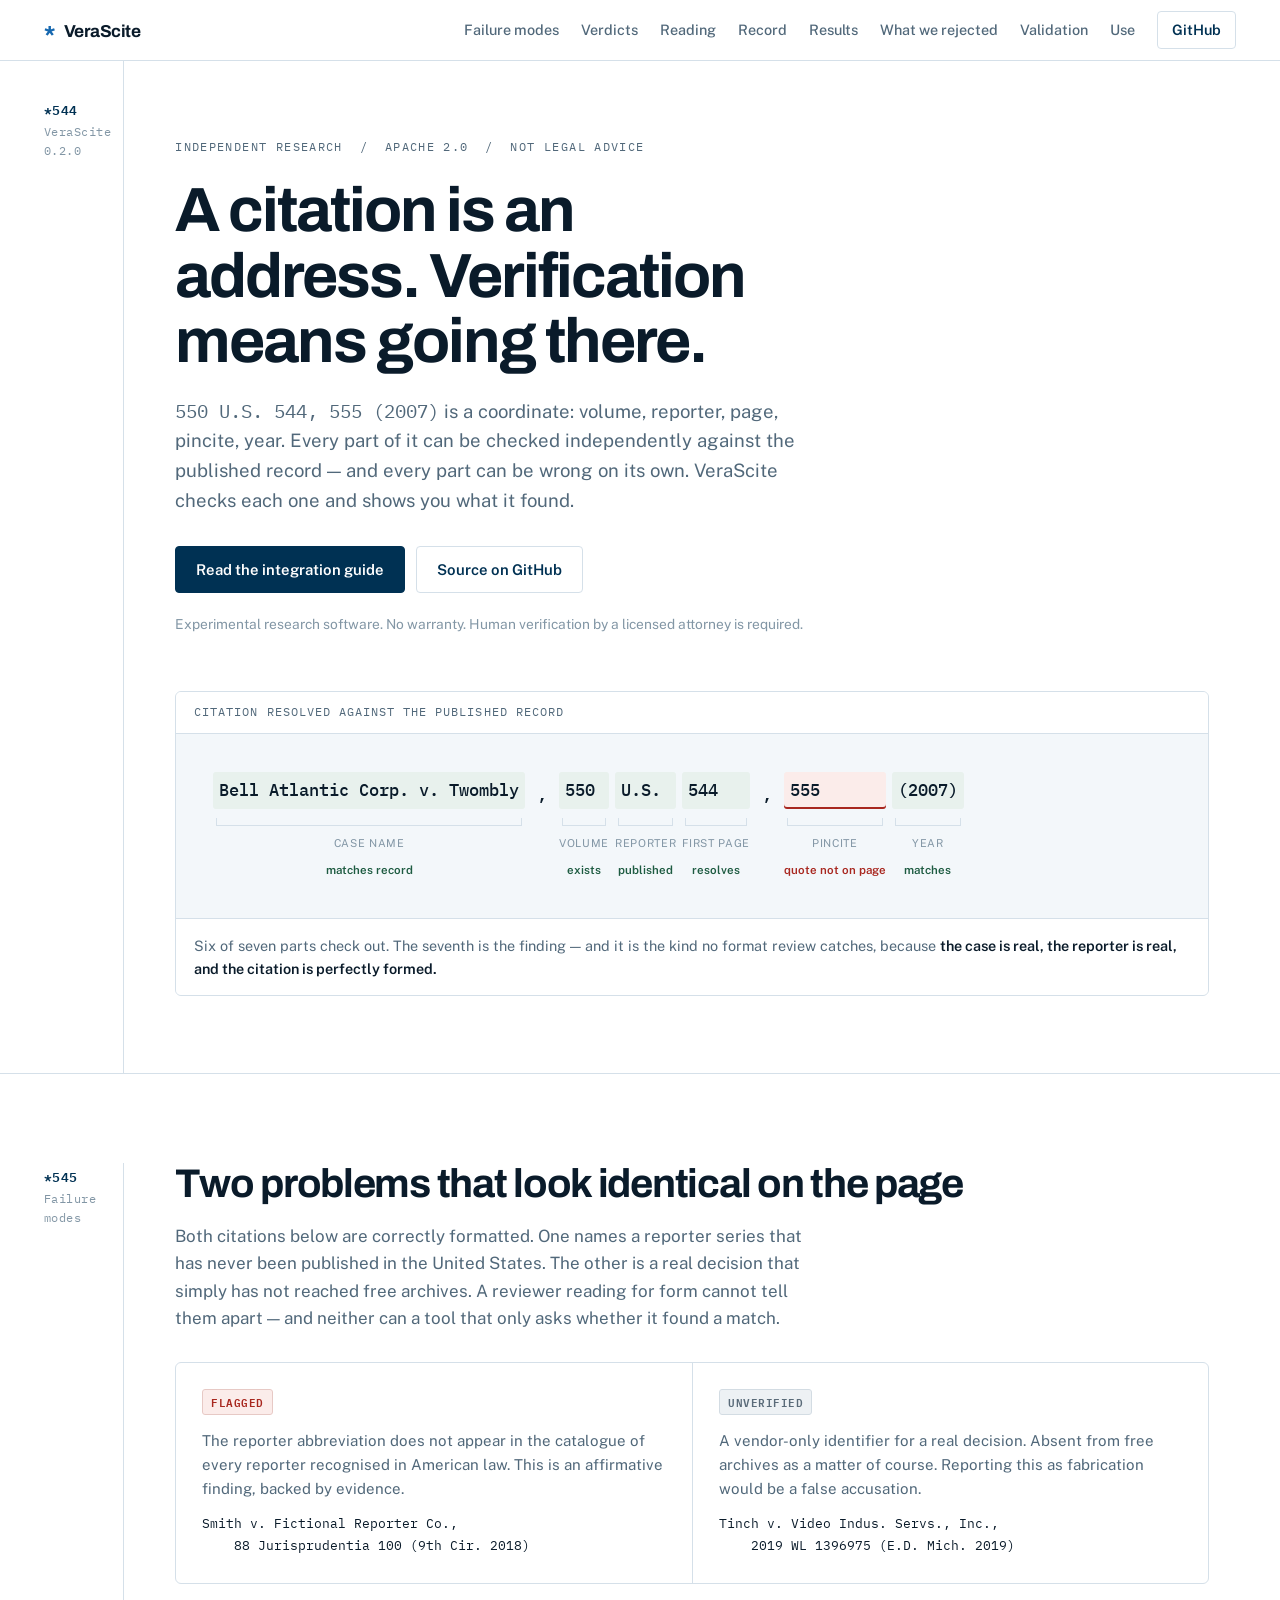
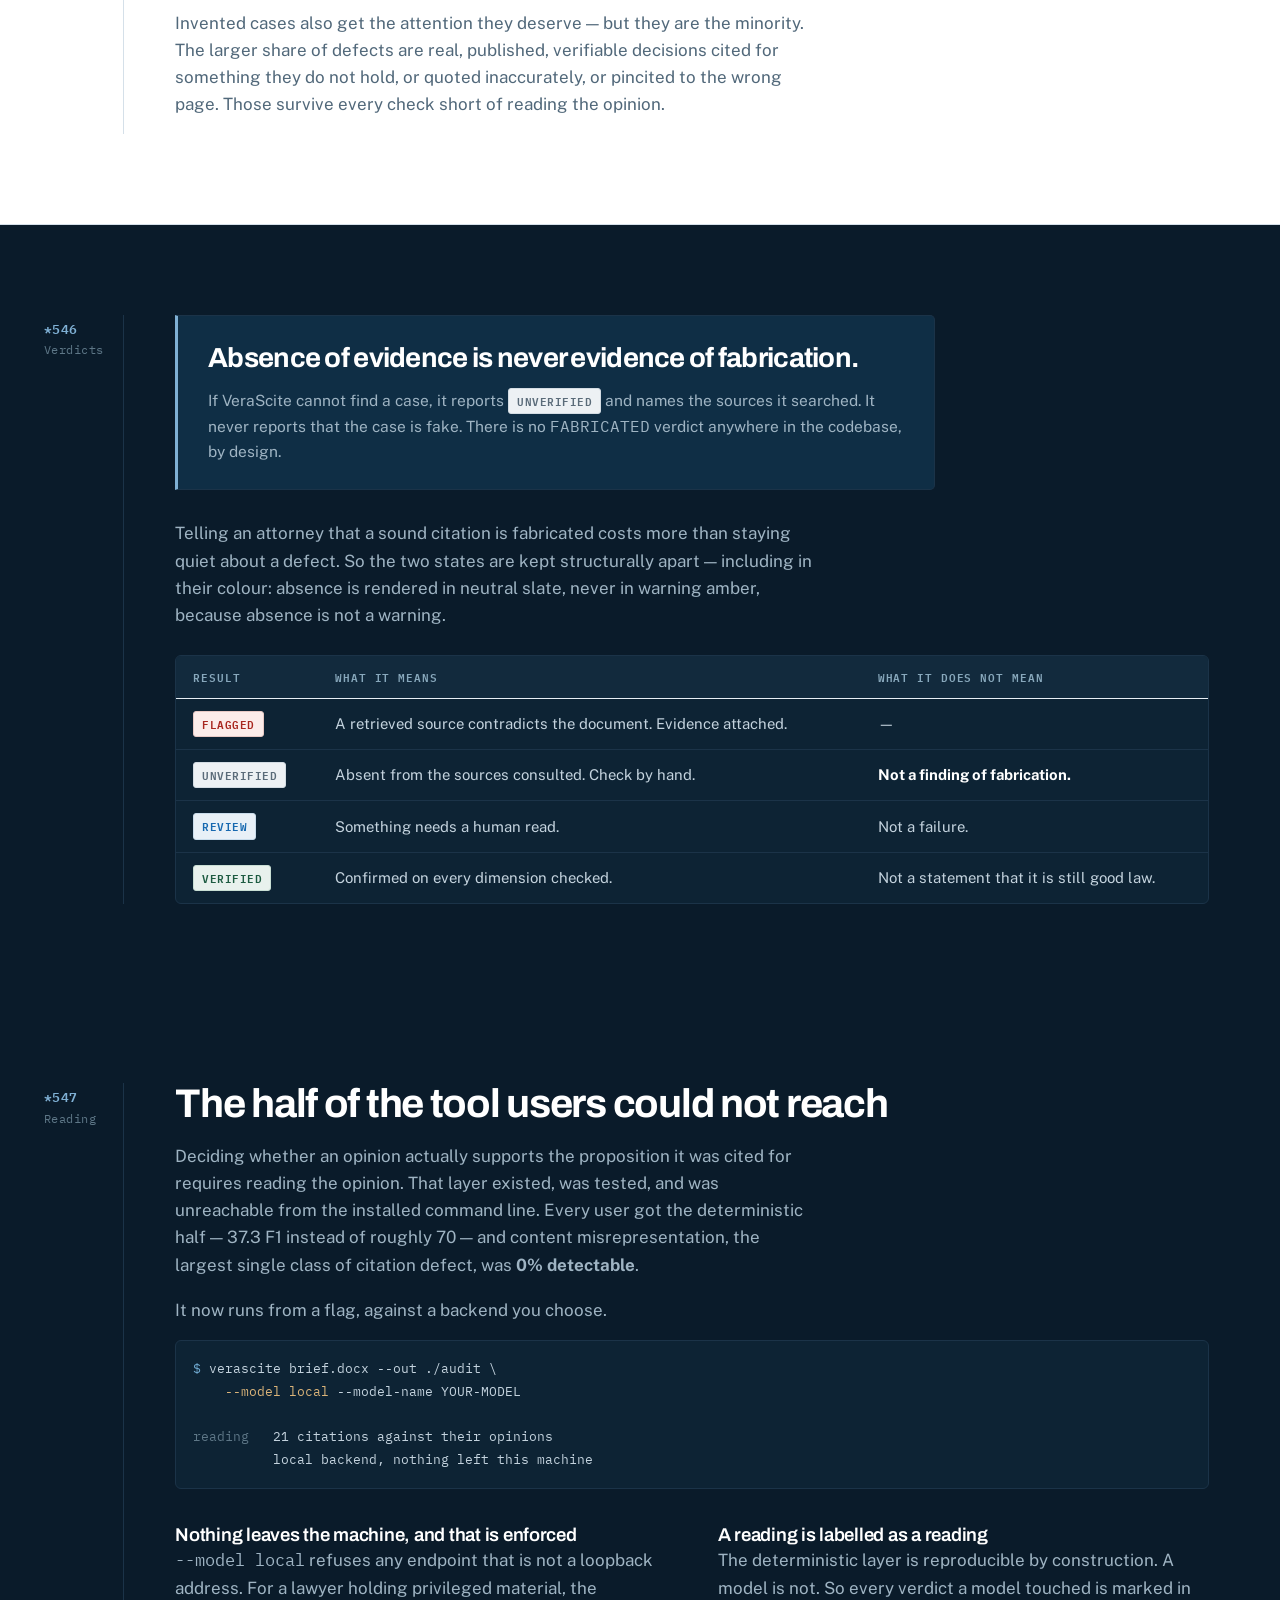
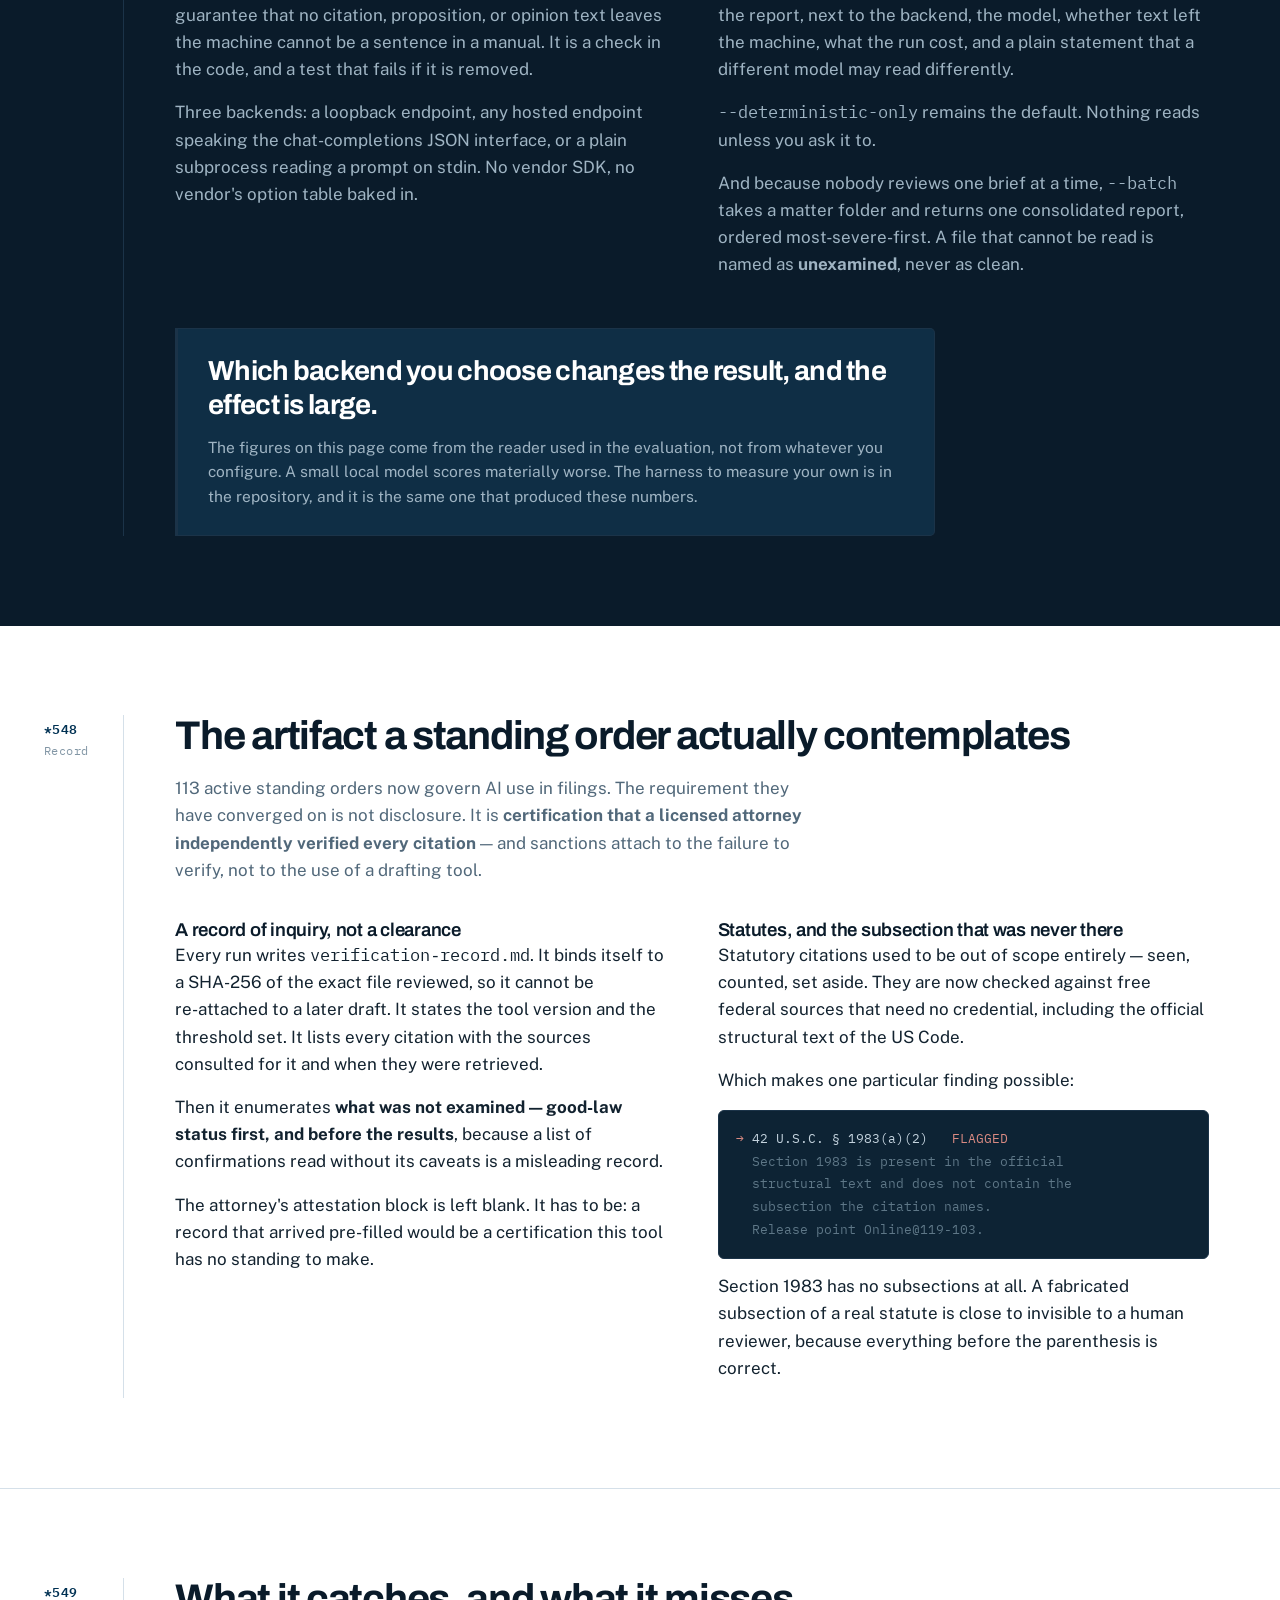
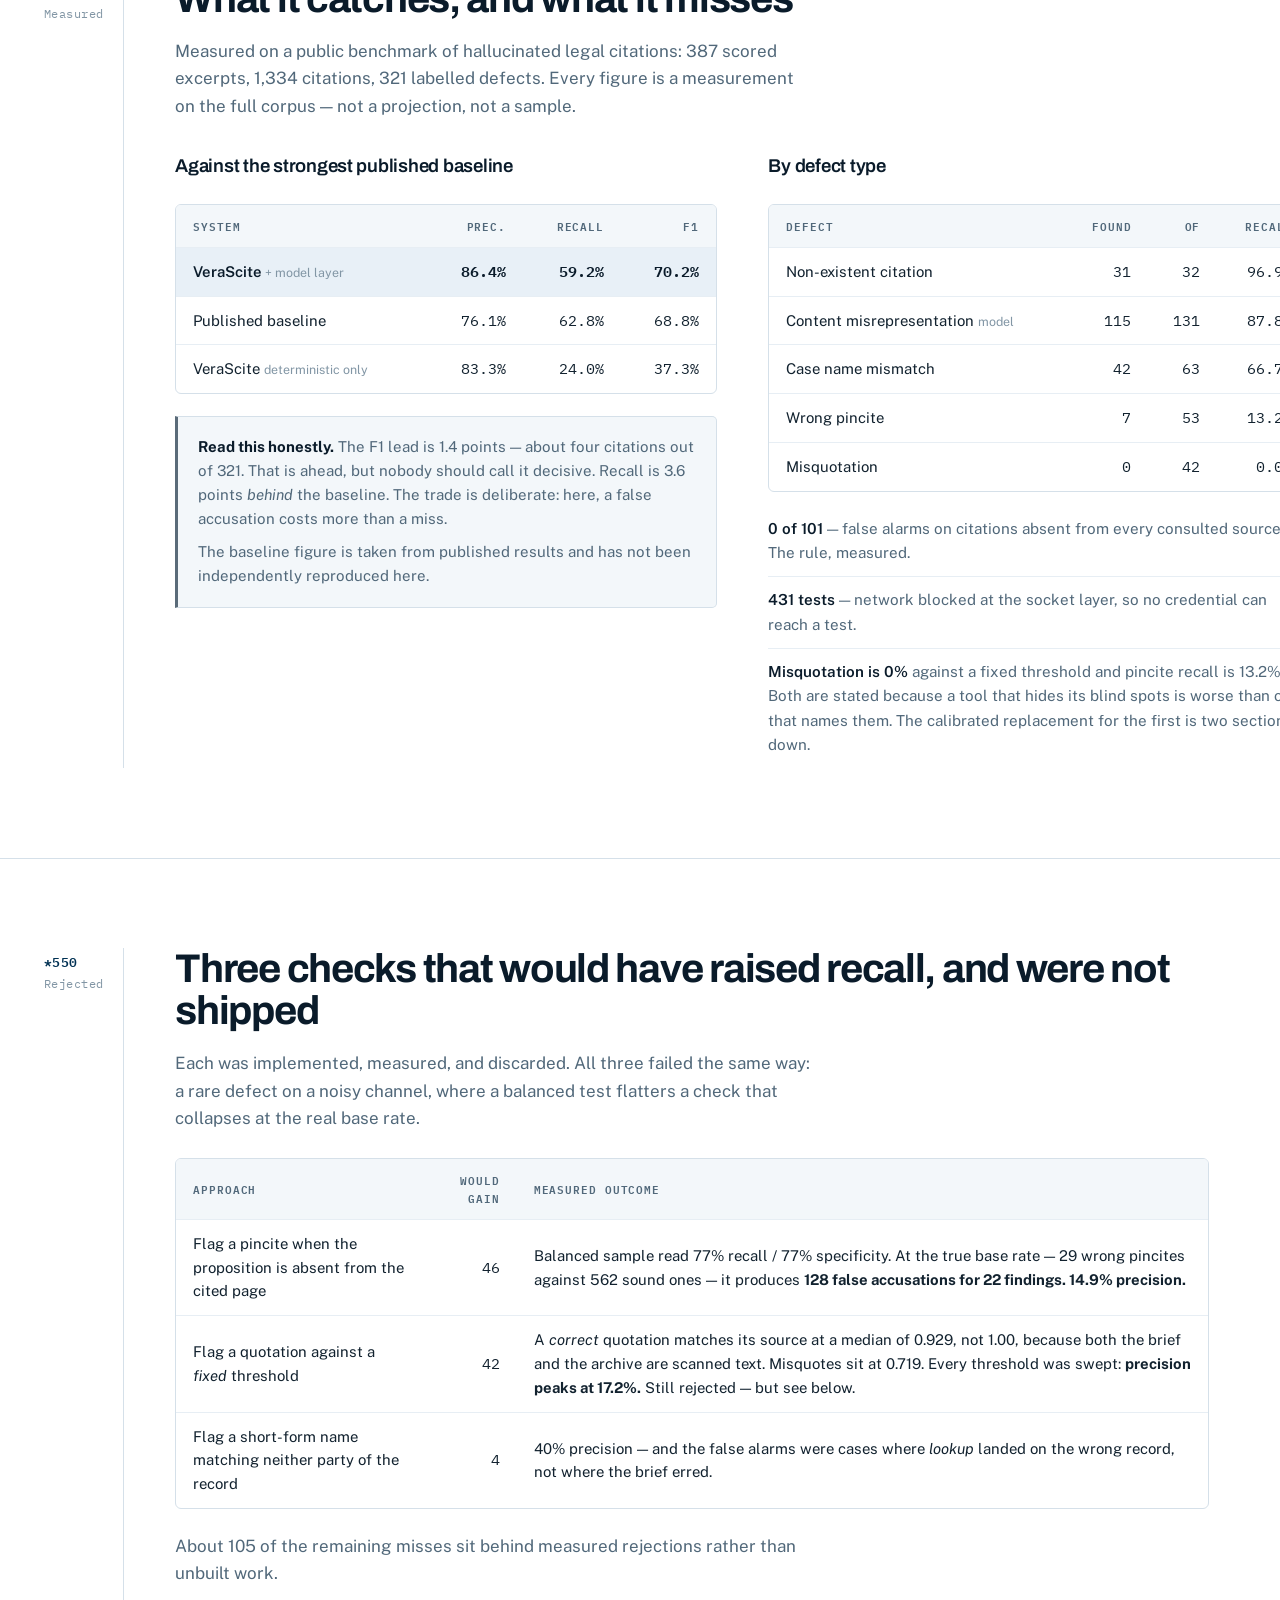
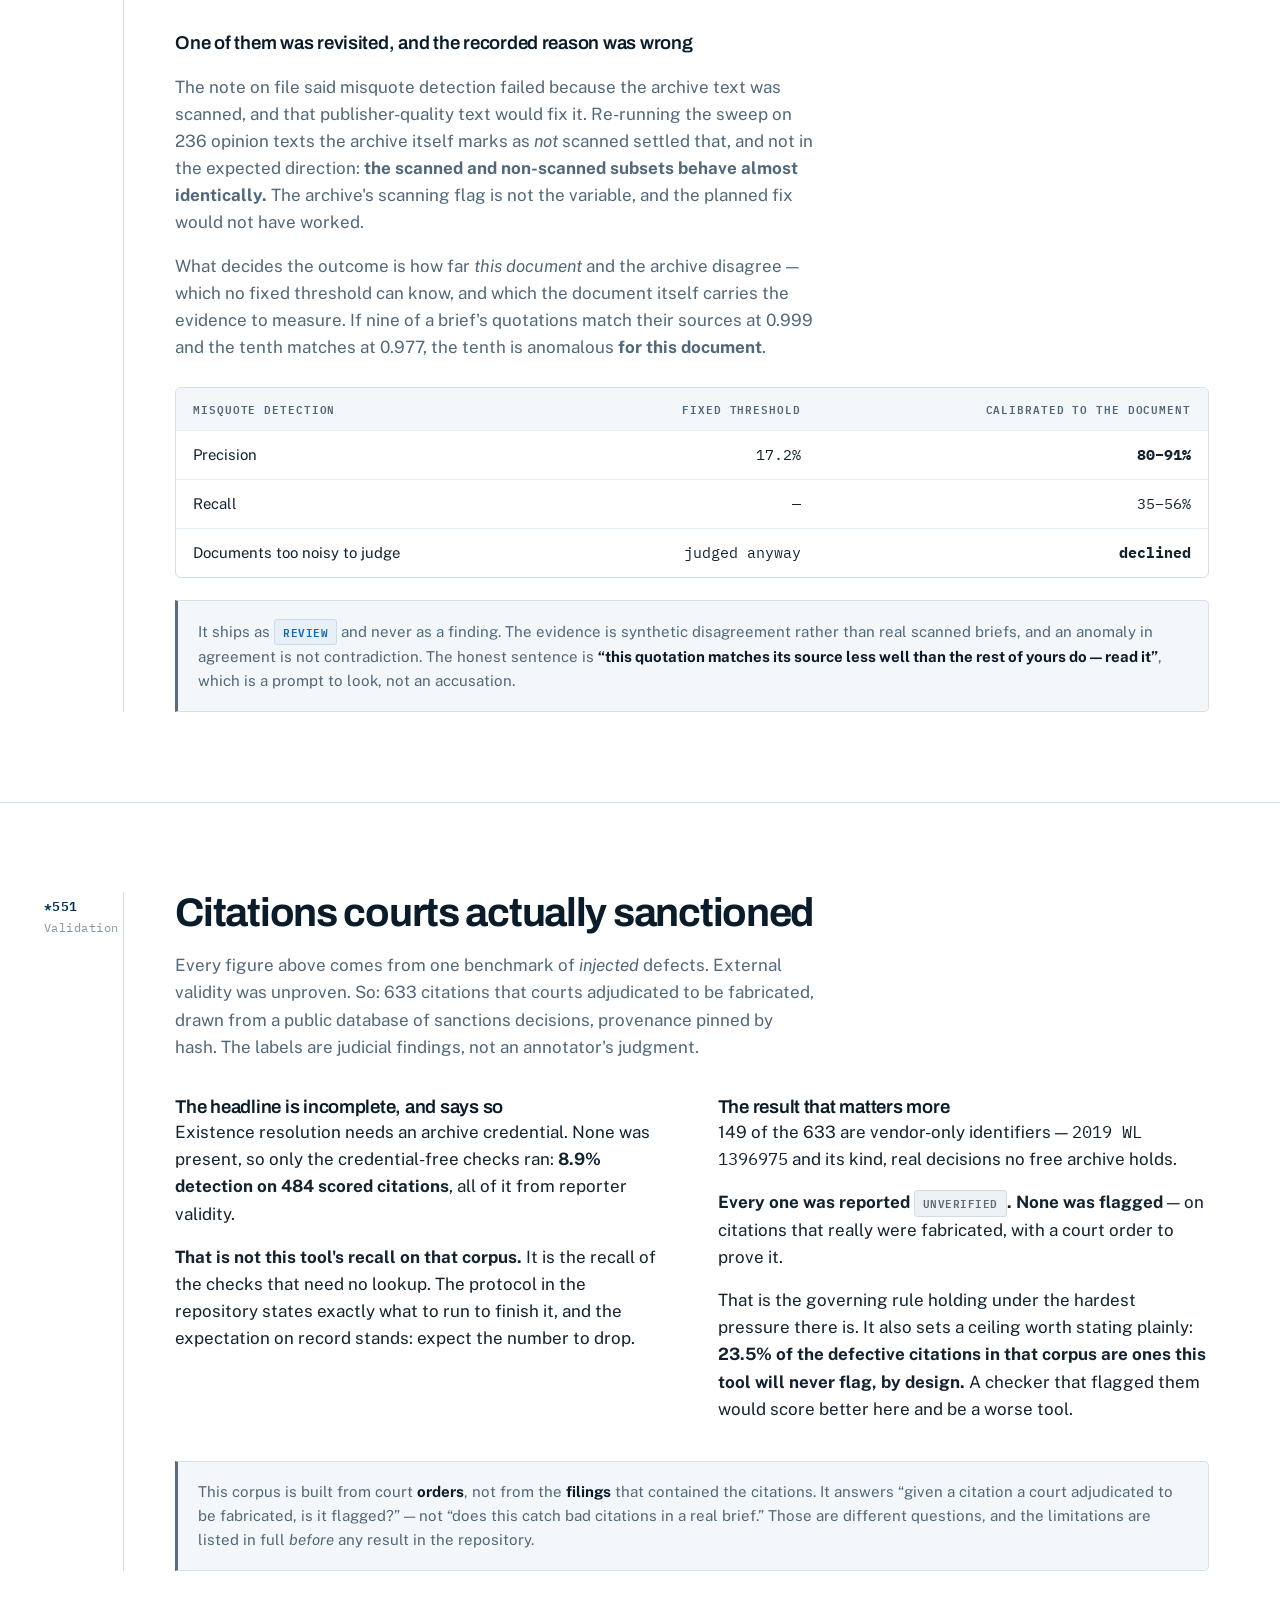
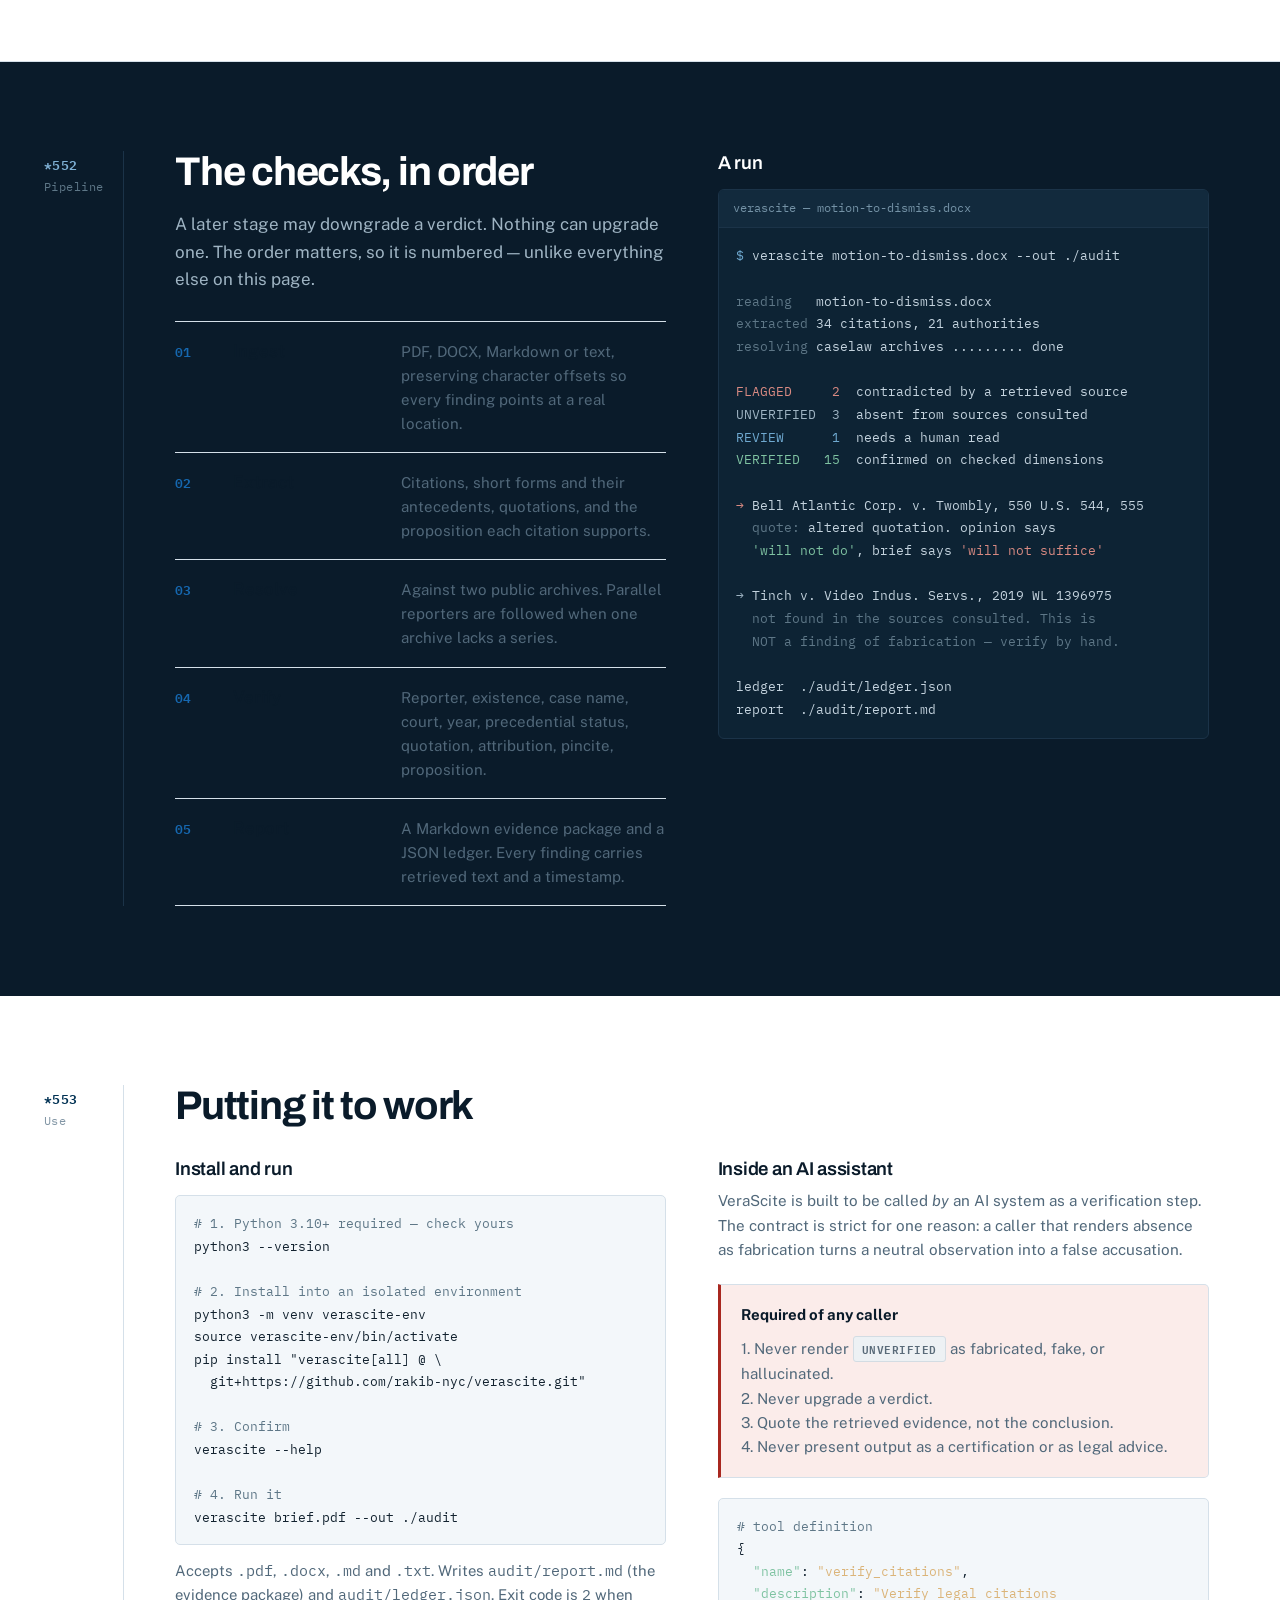
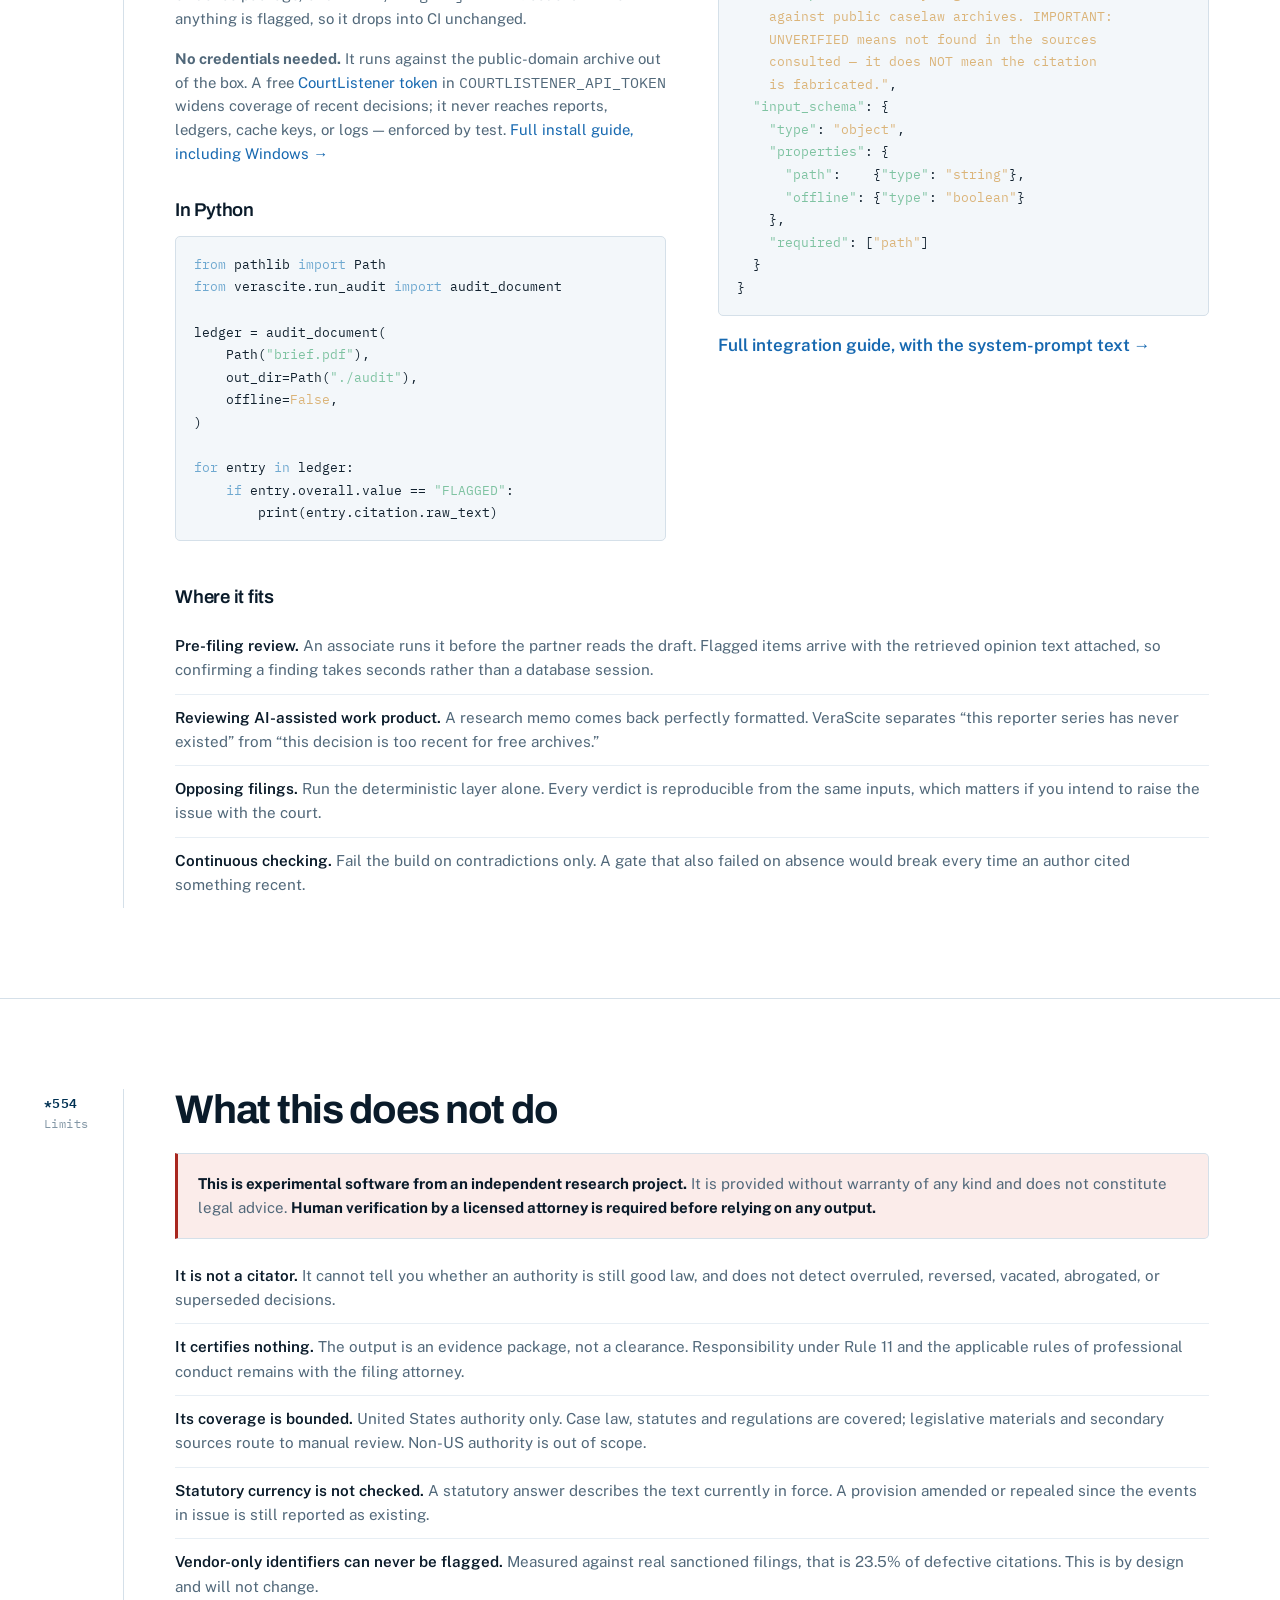
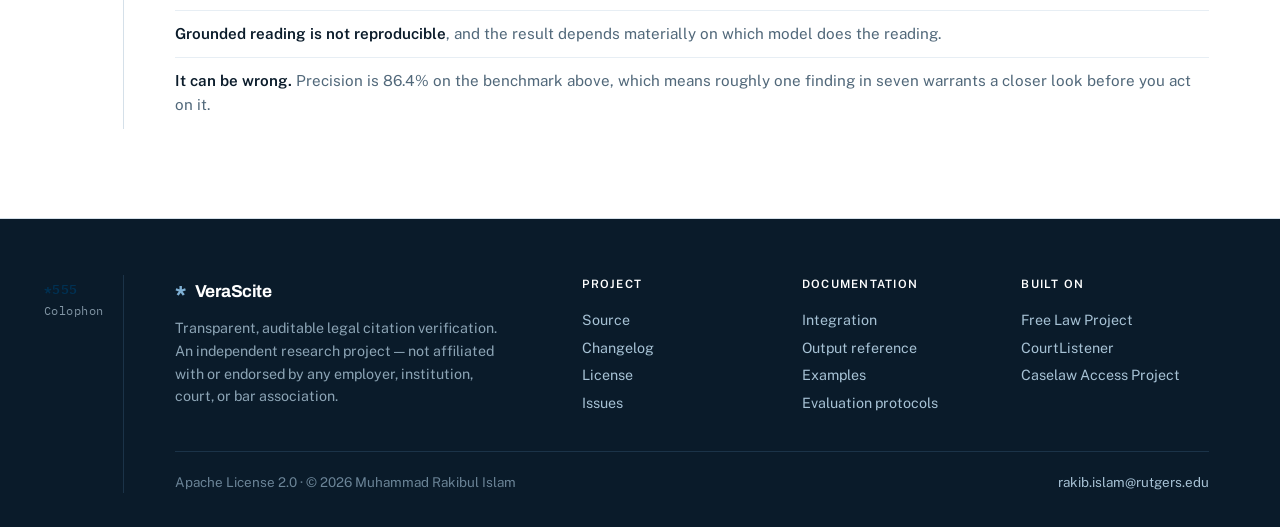
==== docs/index.html @ 9a303ba7 "v0.2.0: ship the model layer, the verification record, and statutes The command line has never had a" ====
<!DOCTYPE html>
<html lang="en">
<head>
<meta charset="utf-8">
<meta name="viewport" content="width=device-width, initial-scale=1">
<title>VeraScite — Legal Citation Verification That Never Guesses</title>
<meta name="description" content="Open-source legal citation verification for lawyers. Detect fabricated, misattributed, and misrepresented case citations, and fabricated statutory subsections, in briefs and AI-generated legal writing. Produces a dated verification record for Rule 11 and standing-order compliance. Runs entirely offline. Apache 2.0.">
<meta name="keywords" content="legal citation verification, AI hallucination detection, fabricated case citations, cite checking, legal brief validation, Rule 11, standing order AI certification, attorney verification record, caselaw verification, statutory citation checker, US Code subsection verification, CFR citation check, CourtListener, Caselaw Access Project, legal tech, litigation technology, citation checker, local LLM legal, offline citation verification, open source legaltech">
<meta name="author" content="Muhammad Rakibul Islam">
<link rel="canonical" href="https://rakib-nyc.github.io/verascite/">
<meta property="og:type" content="website">
<meta property="og:title" content="VeraScite — Legal Citation Verification That Never Guesses">
<meta property="og:description" content="Detect fabricated and misrepresented case citations in legal briefs. Absence of evidence is never reported as fabrication. Open source, Apache 2.0.">
<meta property="og:url" content="https://rakib-nyc.github.io/verascite/">
<meta name="twitter:card" content="summary_large_image">
<meta name="twitter:title" content="VeraScite — Legal Citation Verification That Never Guesses">
<meta name="twitter:description" content="Detect fabricated and misrepresented case citations in legal briefs. Open source, Apache 2.0.">
<link rel="preconnect" href="https://fonts.googleapis.com">
<link rel="preconnect" href="https://fonts.gstatic.com" crossorigin>
<link href="https://fonts.googleapis.com/css2?family=Archivo:wght@500;600;700&family=Public+Sans:wght@400;500;600;700&family=IBM+Plex+Mono:wght@400;500;600&display=swap" rel="stylesheet">
<link rel="icon" href="data:image/svg+xml,<svg xmlns='http://www.w3.org/2000/svg' viewBox='0 0 32 32'><rect width='32' height='32' fill='%23003153'/><text x='16' y='23' font-family='monospace' font-size='19' font-weight='700' fill='%23fff' text-anchor='middle'>*</text></svg>">
<script type="application/ld+json">
{"@context":"https://schema.org","@type":"SoftwareApplication","name":"VeraScite",
"applicationCategory":"DeveloperApplication","operatingSystem":"Cross-platform",
"description":"Open-source legal citation verification. Detects fabricated, misattributed, and misrepresented case citations in legal briefs and AI-generated legal writing.",
"softwareVersion":"0.2.0","license":"https://www.apache.org/licenses/LICENSE-2.0",
"author":{"@type":"Person","name":"Muhammad Rakibul Islam","email":"rakib.islam@rutgers.edu"},
"offers":{"@type":"Offer","price":"0","priceCurrency":"USD"},
"codeRepository":"https://github.com/rakib-nyc/verascite","programmingLanguage":"Python"}
</script>
<style>
:root{
  --ink:#0A1B2A; --prussian:#003153; --azure:#1668B0; --azure-lift:#E8F0F7;
  --page:#FFFFFF; --wash:#F3F7FA; --shelf:#DEE8F0;
  --rule:#D5E0E9; --rule-soft:#E7EEF4;
  --text:#12222F; --muted:#51687A; --faint:#8296A5;
  /* Absence is neutral. It is not a warning, and must not look like one. */
  --absent:#5A6B79; --absent-bg:#EDF1F4;
  --flag:#A8271F; --flag-bg:#FBECEA;
  --ok:#1D5B41; --ok-bg:#E8F1ED;
  --rail:104px; --w:1240px;
}
*{box-sizing:border-box}
html{-webkit-text-size-adjust:100%;scroll-behavior:smooth}
@media (prefers-reduced-motion:reduce){html{scroll-behavior:auto}*{animation:none!important;transition:none!important}}
body{margin:0;background:var(--page);color:var(--text);
  font-family:'Public Sans',-apple-system,BlinkMacSystemFont,'Segoe UI',sans-serif;
  font-size:17px;line-height:1.6;-webkit-font-smoothing:antialiased}
h1,h2,h3{font-family:'Archivo',sans-serif;font-weight:700;letter-spacing:-.032em;line-height:1.05;margin:0;color:var(--ink)}
h1{font-size:clamp(2.4rem,5.2vw,3.9rem)}
h2{font-size:clamp(1.75rem,3.2vw,2.5rem)}
h3{font-size:1.16rem;font-weight:600;letter-spacing:-.014em;line-height:1.3}
p{margin:0 0 1rem}
a{color:var(--azure);text-decoration:none}
a:hover{text-decoration:underline;text-underline-offset:3px}
a:focus-visible,button:focus-visible{outline:2px solid var(--azure);outline-offset:3px}
code,.mono{font-family:'IBM Plex Mono',ui-monospace,Menlo,monospace}

/* ---- the reporter page: a fixed left rail carrying page marks ---- */
.sheet{max-width:var(--w);margin:0 auto;display:grid;grid-template-columns:var(--rail) minmax(0,1fr);gap:0}
.rail{border-right:1px solid var(--rule);padding:0 18px 0 24px;position:relative}
.rail .mark{position:sticky;top:96px;font-family:'IBM Plex Mono',monospace;font-size:.72rem;
  color:var(--faint);letter-spacing:.04em;line-height:1.7;padding-top:4px}
.rail .mark b{display:block;color:var(--prussian);font-weight:600;font-size:.8rem}
.body{padding:0 clamp(20px,4vw,64px) 0 clamp(24px,4vw,56px);min-width:0}
@media(max-width:900px){
  .sheet{grid-template-columns:1fr}
  .rail{border-right:none;border-bottom:1px solid var(--rule);padding:14px 20px}
  .rail .mark{position:static;display:flex;gap:10px;align-items:baseline}
  .rail .mark b{display:inline}
  .body{padding:0 20px}
}
section{border-bottom:1px solid var(--rule)}
.pad{padding:clamp(56px,7vw,96px) 0}

/* ---- header ---- */
header{position:sticky;top:0;z-index:60;background:rgba(255,255,255,.94);
  backdrop-filter:saturate(180%) blur(8px);border-bottom:1px solid var(--rule)}
nav{max-width:var(--w);margin:0 auto;padding:0 clamp(20px,3vw,24px);height:60px;display:flex;align-items:center;gap:22px}
.brand{display:flex;align-items:baseline;gap:9px;font-family:'Archivo',sans-serif;font-weight:700;
  font-size:1.08rem;color:var(--ink);letter-spacing:-.028em}
.brand:hover{text-decoration:none}
.brand i{font-family:'IBM Plex Mono',monospace;font-style:normal;color:var(--azure);font-size:1.2rem}
.nl{margin-left:auto;display:flex;gap:22px;align-items:center}
.nl a{color:var(--muted);font-size:.9rem;font-weight:500}
.nl a:hover{color:var(--prussian);text-decoration:none}
.nl .gh{border:1px solid var(--rule);padding:6px 14px;border-radius:4px;color:var(--prussian)!important;font-weight:600}
.nl .gh:hover{background:var(--wash)}
@media(max-width:880px){.nl a:not(.gh){display:none}}

/* ---- hero ---- */
.hero .body{padding-top:clamp(48px,6vw,84px);padding-bottom:clamp(48px,6vw,80px)}
.kicker{font-family:'IBM Plex Mono',monospace;font-size:.72rem;letter-spacing:.12em;
  text-transform:uppercase;color:var(--muted);margin-bottom:22px}
h1{max-width:17ch}
.thesis{font-size:1.16rem;color:var(--muted);max-width:58ch;margin-top:22px}
.acts{display:flex;flex-wrap:wrap;gap:11px;margin-top:30px}
.btn{display:inline-flex;align-items:center;padding:11px 20px;border-radius:4px;font-weight:600;
  font-size:.93rem;transition:background .16s,border-color .16s;cursor:pointer}
.b1{background:var(--prussian);color:#fff;border:1px solid var(--prussian)}
.b1:hover{background:#00243E;text-decoration:none}
.b2{color:var(--prussian);border:1px solid var(--rule);background:#fff}
.b2:hover{background:var(--wash);text-decoration:none}
.smallnote{margin-top:20px;font-size:.86rem;color:var(--faint)}

/* ---- SIGNATURE: the dissected citation ---- */
.spec{margin-top:clamp(38px,5vw,56px);border:1px solid var(--rule);background:var(--wash);border-radius:6px;overflow:hidden}
.spec-h{padding:11px 18px;border-bottom:1px solid var(--rule);background:#fff;
  font-family:'IBM Plex Mono',monospace;font-size:.72rem;letter-spacing:.09em;
  text-transform:uppercase;color:var(--muted)}
.spec-b{padding:clamp(24px,4vw,38px) clamp(18px,3vw,34px);overflow-x:auto}
.cite{display:flex;flex-wrap:nowrap;align-items:flex-start;gap:0;
  font-family:'IBM Plex Mono',monospace;font-size:clamp(.86rem,1.5vw,1.06rem);min-width:660px}
.part{display:flex;flex-direction:column;gap:9px;padding:0 3px}
.part .tok{color:var(--ink);font-weight:500;white-space:nowrap;padding:5px 6px;border-radius:3px}
.part .brk{height:8px;border-left:1px solid var(--rule);border-right:1px solid var(--rule);
  border-bottom:1px solid var(--rule);margin:0 3px}
.part .lab{font-family:'Public Sans',sans-serif;font-size:.68rem;letter-spacing:.06em;
  text-transform:uppercase;color:var(--faint);text-align:center;white-space:nowrap}
.part .vd{font-family:'Public Sans',sans-serif;font-size:.72rem;font-weight:600;text-align:center;white-space:nowrap}
.part.punc{padding-top:5px;color:var(--faint)}
.pass .tok{background:var(--ok-bg)} .pass .vd{color:var(--ok)}
.fail .tok{background:var(--flag-bg);box-shadow:inset 0 -2px 0 var(--flag)} .fail .vd{color:var(--flag)}
.spec-f{border-top:1px solid var(--rule);background:#fff;padding:15px 18px;font-size:.9rem;color:var(--muted)}
.spec-f b{color:var(--ink);font-weight:600}

/* ---- the axiom ---- */
.axiom{border:1px solid var(--rule);border-left:3px solid var(--prussian);
  background:var(--azure-lift);padding:26px 30px;border-radius:0 5px 5px 0;max-width:76ch}
.axiom .big{font-family:'Archivo',sans-serif;font-weight:700;font-size:clamp(1.3rem,2.4vw,1.72rem);
  letter-spacing:-.026em;line-height:1.2;color:var(--ink);margin:0 0 13px}
.axiom .sm{margin:0;font-size:.97rem;color:#3D556A}

/* ---- chips ---- */
.chip{display:inline-block;font-family:'IBM Plex Mono',monospace;font-size:.71rem;font-weight:600;
  letter-spacing:.045em;padding:3px 8px;border-radius:3px;white-space:nowrap}
.k-flag{background:var(--flag-bg);color:var(--flag);border:1px solid #E7C9C5}
.k-abs{background:var(--absent-bg);color:var(--absent);border:1px solid #D3DCE3}
.k-ok{background:var(--ok-bg);color:var(--ok);border:1px solid #C8DED4}
.k-rev{background:var(--azure-lift);color:var(--azure);border:1px solid #C9DCEB}

/* ---- split compare ---- */
.split{display:grid;grid-template-columns:1fr 1fr;gap:0;border:1px solid var(--rule);
  border-radius:6px;overflow:hidden;margin-top:30px}
.split>div{padding:26px}
.split>div+div{border-left:1px solid var(--rule)}
@media(max-width:820px){.split{grid-template-columns:1fr}.split>div+div{border-left:none;border-top:1px solid var(--rule)}}
.split .hd{display:flex;align-items:center;gap:10px;margin-bottom:14px}
.split pre{margin:12px 0 0;font-family:'IBM Plex Mono',monospace;font-size:.82rem;
  line-height:1.65;color:var(--ink);overflow-x:auto}
.split p{font-size:.94rem;color:var(--muted);margin:0}

/* ---- tables ---- */
.tw{overflow-x:auto;border:1px solid var(--rule);border-radius:6px;margin-top:26px;background:#fff}
table{width:100%;border-collapse:collapse;font-size:.93rem;min-width:540px}
th,td{padding:12px 17px;text-align:left;border-bottom:1px solid var(--rule-soft)}
th{font-family:'IBM Plex Mono',monospace;font-size:.7rem;letter-spacing:.08em;text-transform:uppercase;
  color:var(--muted);font-weight:600;background:var(--wash)}
tr:last-child td{border-bottom:none}
.num{text-align:right;font-family:'IBM Plex Mono',monospace;font-variant-numeric:tabular-nums}
tr.mine td{background:var(--azure-lift);font-weight:600;color:var(--ink)}
td small{color:var(--faint);font-weight:400}

/* ---- dark punctuation ---- */
.dark{background:var(--ink);border-bottom:none}
.dark h2,.dark h3{color:#fff}
.dark .rail{border-right-color:#1B3348}
.dark .rail .mark{color:#5E7787} .dark .rail .mark b{color:#7FB0D4}
.dark p{color:#9FB4C3}
.dark .tw{border-color:#1B3348;background:#0D2334}
.dark th{background:#122A3D;color:#88A8BC}
.dark td{border-color:#1B3348;color:#C4D3DE}
.dark tr.mine td{background:#0F2E45;color:#fff}
@media(max-width:900px){.dark .rail{border-bottom-color:#1B3348}}

/* ---- pipeline: genuinely a sequence, so it is numbered ---- */
.seq{margin-top:28px;border-top:1px solid var(--rule)}
.seq .row{display:grid;grid-template-columns:38px 148px 1fr;gap:20px;padding:16px 0;
  border-bottom:1px solid var(--rule);align-items:baseline}
.seq .n{font-family:'IBM Plex Mono',monospace;font-size:.8rem;color:var(--azure);font-weight:600}
.seq .t{font-weight:600;color:var(--ink)}
.seq .d{color:var(--muted);font-size:.94rem}
@media(max-width:760px){.seq .row{grid-template-columns:32px 1fr;}.seq .d{grid-column:2}}

/* ---- code ---- */
pre.code{background:var(--wash);border:1px solid var(--rule);border-radius:5px;padding:16px 18px;
  overflow-x:auto;font-family:'IBM Plex Mono',monospace;font-size:.83rem;line-height:1.7;margin:14px 0 0}
.dark pre.code{background:#0D2334;border-color:#1B3348;color:#C4D3DE}
.tk{color:#6FA9D0} .ts{color:#7FC3A2} .tc{color:#5E7787} .ty{color:#DBB479}

.term{border:1px solid #1B3348;border-radius:6px;overflow:hidden;background:#0D2334;margin-top:14px}
.term .bar{padding:9px 14px;border-bottom:1px solid #1B3348;background:#122A3D;
  font-family:'IBM Plex Mono',monospace;font-size:.74rem;color:#7492A6}
.term pre{margin:0;padding:17px;overflow-x:auto;font-family:'IBM Plex Mono',monospace;
  font-size:.81rem;line-height:1.75;color:#C4D3DE}

.note{border:1px solid var(--rule);border-left:3px solid var(--absent);background:var(--wash);
  padding:18px 20px;border-radius:0 5px 5px 0;margin-top:22px}
.note.stop{border-left-color:var(--flag);background:var(--flag-bg)}
.note p{margin:0;font-size:.94rem;color:var(--muted)}
.note p+p{margin-top:9px}
.note b{color:var(--ink)}
.lede{color:var(--muted);max-width:64ch;margin-top:18px}

.two{display:grid;grid-template-columns:1fr 1fr;gap:clamp(28px,4vw,52px)}
@media(max-width:900px){.two{grid-template-columns:1fr;gap:34px}}

ul.plain{list-style:none;padding:0;margin:14px 0 0}
ul.plain li{padding:11px 0;border-bottom:1px solid var(--rule-soft);font-size:.95rem;color:var(--muted)}
ul.plain li b{color:var(--ink);font-weight:600}
ul.plain li:last-child{border-bottom:none}

footer{background:var(--ink);color:#8CA4B5;padding:56px 0 34px}
footer .sheet{grid-template-columns:var(--rail) minmax(0,1fr)}
@media(max-width:900px){footer .sheet{grid-template-columns:1fr}}
footer .rail{border-right-color:#1B3348}
@media(max-width:900px){footer .rail{border-bottom-color:#1B3348}}
footer h4{color:#fff;font-size:.72rem;font-weight:600;letter-spacing:.11em;text-transform:uppercase;margin:0 0 12px}
footer a{color:#A7C2D5} footer a:hover{color:#fff}
.fg{display:grid;grid-template-columns:2fr 1fr 1fr 1fr;gap:32px}
@media(max-width:860px){.fg{grid-template-columns:1fr 1fr}}
footer ul{list-style:none;padding:0;margin:0;font-size:.89rem;line-height:1.95}
.fb{margin-top:34px;padding-top:20px;border-top:1px solid #1B3348;display:flex;flex-wrap:wrap;
  gap:14px;justify-content:space-between;font-size:.84rem;color:#6B8497}
.skip{position:absolute;left:-9999px}
.skip:focus{left:8px;top:8px;z-index:100;background:#fff;padding:9px 15px;border:2px solid var(--prussian);border-radius:4px}

/* one orchestrated moment: the checks resolve in order, as the tool does */
@media (prefers-reduced-motion:no-preference){
  .part .vd{opacity:0;animation:res .34s ease forwards}
  .part:nth-child(1) .vd{animation-delay:.35s} .part:nth-child(3) .vd{animation-delay:.5s}
  .part:nth-child(5) .vd{animation-delay:.65s} .part:nth-child(7) .vd{animation-delay:.8s}
  .part:nth-child(9) .vd{animation-delay:.95s} .part:nth-child(11) .vd{animation-delay:1.1s}
  @keyframes res{from{opacity:0;transform:translateY(-3px)}to{opacity:1;transform:none}}
}
</style>
</head>
<body>
<a href="#main" class="skip">Skip to content</a>

<header>
<nav>
  <a href="#" class="brand"><i>*</i>VeraScite</a>
  <div class="nl">
    <a href="#failure">Failure modes</a>
    <a href="#verdicts">Verdicts</a>
    <a href="#reading">Reading</a>
    <a href="#record">Record</a>
    <a href="#results">Results</a>
    <a href="#rejected">What we rejected</a>
    <a href="#external">Validation</a>
    <a href="#use">Use</a>
    <a class="gh" href="https://github.com/rakib-nyc/verascite">GitHub</a>
  </div>
</nav>
</header>

<main id="main">

<!-- ===== HERO ===== -->
<section class="hero">
  <div class="sheet">
    <div class="rail"><div class="mark"><b>*544</b>VeraScite 0.2.0</div></div>
    <div class="body">
      <div class="kicker">Independent research &nbsp;/&nbsp; Apache 2.0 &nbsp;/&nbsp; not legal advice</div>
      <h1>A citation is an address. Verification means going there.</h1>
      <p class="thesis">
        <code class="mono">550 U.S. 544, 555 (2007)</code> is a coordinate: volume, reporter,
        page, pincite, year. Every part of it can be checked independently against the
        published record — and every part can be wrong on its own. VeraScite checks each
        one and shows you what it found.
      </p>
      <div class="acts">
        <a class="btn b1" href="#use">Read the integration guide</a>
        <a class="btn b2" href="https://github.com/rakib-nyc/verascite">Source on GitHub</a>
      </div>
      <p class="smallnote">Experimental research software. No warranty. Human verification by a licensed attorney is required.</p>

      <!-- SIGNATURE -->
      <div class="spec">
        <div class="spec-h">Citation resolved against the published record</div>
        <div class="spec-b">
          <div class="cite">
            <div class="part pass"><span class="tok">Bell Atlantic Corp. v. Twombly</span><span class="brk"></span><span class="lab">case name</span><span class="vd">matches record</span></div>
            <div class="part punc"><span class="tok">,</span></div>
            <div class="part pass"><span class="tok">550</span><span class="brk"></span><span class="lab">volume</span><span class="vd">exists</span></div>
            <div class="part pass"><span class="tok">U.S.</span><span class="brk"></span><span class="lab">reporter</span><span class="vd">published</span></div>
            <div class="part pass"><span class="tok">544</span><span class="brk"></span><span class="lab">first page</span><span class="vd">resolves</span></div>
            <div class="part punc"><span class="tok">,</span></div>
            <div class="part fail"><span class="tok">555</span><span class="brk"></span><span class="lab">pincite</span><span class="vd">quote not on page</span></div>
            <div class="part pass"><span class="tok">(2007)</span><span class="brk"></span><span class="lab">year</span><span class="vd">matches</span></div>
          </div>
        </div>
        <div class="spec-f">
          Six of seven parts check out. The seventh is the finding — and it is the kind no
          format review catches, because <b>the case is real, the reporter is real, and the
          citation is perfectly formed.</b>
        </div>
      </div>
    </div>
  </div>
</section>

<!-- ===== FAILURE MODES ===== -->
<section id="failure" class="pad">
  <div class="sheet">
    <div class="rail"><div class="mark"><b>*545</b>Failure modes</div></div>
    <div class="body">
      <h2>Two problems that look identical on the page</h2>
      <p class="lede">
        Both citations below are correctly formatted. One names a reporter series that has
        never been published in the United States. The other is a real decision that simply
        has not reached free archives. A reviewer reading for form cannot tell them apart —
        and neither can a tool that only asks whether it found a match.
      </p>
      <div class="split">
        <div>
          <div class="hd"><span class="chip k-flag">FLAGGED</span></div>
          <p>The reporter abbreviation does not appear in the catalogue of every reporter
            recognised in American law. This is an affirmative finding, backed by evidence.</p>
          <pre>Smith v. Fictional Reporter Co.,
    88 Jurisprudentia 100 (9th Cir. 2018)</pre>
        </div>
        <div>
          <div class="hd"><span class="chip k-abs">UNVERIFIED</span></div>
          <p>A vendor-only identifier for a real decision. Absent from free archives as a
            matter of course. Reporting this as fabrication would be a false accusation.</p>
          <pre>Tinch v. Video Indus. Servs., Inc.,
    2019 WL 1396975 (E.D. Mich. 2019)</pre>
        </div>
      </div>
      <p class="lede" style="margin-top:26px">
        Invented cases also get the attention they deserve — but they are the minority. The
        larger share of defects are real, published, verifiable decisions cited for something
        they do not hold, or quoted inaccurately, or pincited to the wrong page. Those survive
        every check short of reading the opinion.
      </p>
    </div>
  </div>
</section>

<!-- ===== VERDICTS ===== -->
<section id="verdicts" class="dark pad">
  <div class="sheet">
    <div class="rail"><div class="mark"><b>*546</b>Verdicts</div></div>
    <div class="body">
      <div class="axiom" style="background:#0F2E45;border-color:#1B3348;border-left-color:#7FB0D4">
        <p class="big" style="color:#fff">Absence of evidence is never evidence of fabrication.</p>
        <p class="sm" style="color:#9FB4C3">
          If VeraScite cannot find a case, it reports <span class="chip k-abs">UNVERIFIED</span>
          and names the sources it searched. It never reports that the case is fake. There is
          no <code>FABRICATED</code> verdict anywhere in the codebase, by design.
        </p>
      </div>
      <p style="margin-top:30px;max-width:64ch">
        Telling an attorney that a sound citation is fabricated costs more than staying quiet
        about a defect. So the two states are kept structurally apart — including in their
        colour: absence is rendered in neutral slate, never in warning amber, because
        absence is not a warning.
      </p>
      <div class="tw">
        <table>
          <thead><tr><th>Result</th><th>What it means</th><th>What it does not mean</th></tr></thead>
          <tbody>
            <tr><td><span class="chip k-flag">FLAGGED</span></td>
                <td>A retrieved source contradicts the document. Evidence attached.</td><td>—</td></tr>
            <tr><td><span class="chip k-abs">UNVERIFIED</span></td>
                <td>Absent from the sources consulted. Check by hand.</td>
                <td><b style="color:#fff">Not a finding of fabrication.</b></td></tr>
            <tr><td><span class="chip k-rev">REVIEW</span></td>
                <td>Something needs a human read.</td><td>Not a failure.</td></tr>
            <tr><td><span class="chip k-ok">VERIFIED</span></td>
                <td>Confirmed on every dimension checked.</td>
                <td>Not a statement that it is still good law.</td></tr>
          </tbody>
        </table>
      </div>
    </div>
  </div>
</section>

<!-- ===== NEW IN 0.2.0: THE HALF THAT WAS UNREACHABLE ===== -->
<section id="reading" class="dark pad">
  <div class="sheet">
    <div class="rail"><div class="mark"><b>*547</b>Reading</div></div>
    <div class="body">
      <h2>The half of the tool users could not reach</h2>
      <p class="lede">
        Deciding whether an opinion actually supports the proposition it was cited for
        requires reading the opinion. That layer existed, was tested, and was unreachable
        from the installed command line. Every user got the deterministic half &mdash;
        37.3&nbsp;F1 instead of roughly 70 &mdash; and content misrepresentation, the
        largest single class of citation defect, was <b>0% detectable</b>.
      </p>
      <p class="lede" style="margin-top:18px">It now runs from a flag, against a backend you choose.</p>

      <div class="term">
        <pre><span class="tk">$</span> verascite brief.docx --out ./audit \
    <span class="ty">--model local</span> --model-name YOUR-MODEL

<span class="tc">reading  </span> 21 citations against their opinions
<span class="tc">         </span> local backend, nothing left this machine</pre>
      </div>

      <div class="two" style="margin-top:34px">
        <div>
          <h3>Nothing leaves the machine, and that is enforced</h3>
          <p><code class="mono">--model local</code> refuses any endpoint that is not a
          loopback address. For a lawyer holding privileged material, the guarantee that no
          citation, proposition, or opinion text leaves the machine cannot be a sentence in
          a manual. It is a check in the code, and a test that fails if it is removed.</p>
          <p>Three backends: a loopback endpoint, any hosted endpoint speaking the
          chat&#8209;completions JSON interface, or a plain subprocess reading a prompt on
          stdin. No vendor SDK, no vendor's option table baked in.</p>
        </div>
        <div>
          <h3>A reading is labelled as a reading</h3>
          <p>The deterministic layer is reproducible by construction. A model is not. So
          every verdict a model touched is marked in the report, next to the backend, the
          model, whether text left the machine, what the run cost, and a plain statement
          that a different model may read differently.</p>
          <p><code class="mono">--deterministic-only</code> remains the default. Nothing
          reads unless you ask it to.</p>
          <p>And because nobody reviews one brief at a time,
          <code class="mono">--batch</code> takes a matter folder and returns one
          consolidated report, ordered most&#8209;severe&#8209;first. A file that cannot be
          read is named as <b>unexamined</b>, never as clean.</p>
        </div>
      </div>

      <div class="axiom" style="margin-top:34px;background:#0F2E45;border-left-color:#7FB0D4;border-color:#1B3348">
        <p class="big" style="color:#fff">Which backend you choose changes the result, and the effect is large.</p>
        <p class="sm" style="color:#9FB4C3">The figures on this page come from the reader used in
        the evaluation, not from whatever you configure. A small local model scores materially
        worse. The harness to measure your own is in the repository, and it is the same one
        that produced these numbers.</p>
      </div>
    </div>
  </div>
</section>

<!-- ===== RECORD + STATUTES ===== -->
<section id="record" class="pad">
  <div class="sheet">
    <div class="rail"><div class="mark"><b>*548</b>Record</div></div>
    <div class="body">
      <h2>The artifact a standing order actually contemplates</h2>
      <p class="lede">
        113 active standing orders now govern AI use in filings. The requirement they have
        converged on is not disclosure. It is <b>certification that a licensed attorney
        independently verified every citation</b> &mdash; and sanctions attach to the failure
        to verify, not to the use of a drafting tool.
      </p>

      <div class="two" style="margin-top:34px">
        <div>
          <h3>A record of inquiry, not a clearance</h3>
          <p>Every run writes <code class="mono">verification&#8209;record.md</code>. It binds
          itself to a SHA&#8209;256 of the exact file reviewed, so it cannot be re&#8209;attached
          to a later draft. It states the tool version and the threshold set. It lists every
          citation with the sources consulted for it and when they were retrieved.</p>
          <p>Then it enumerates <b>what was not examined &mdash; good&#8209;law status first,
          and before the results</b>, because a list of confirmations read without its caveats
          is a misleading record.</p>
          <p>The attorney's attestation block is left blank. It has to be: a record that
          arrived pre&#8209;filled would be a certification this tool has no standing to make.</p>
        </div>
        <div>
          <h3>Statutes, and the subsection that was never there</h3>
          <p>Statutory citations used to be out of scope entirely &mdash; seen, counted, set
          aside. They are now checked against free federal sources that need no credential,
          including the official structural text of the US Code.</p>
          <p>Which makes one particular finding possible:</p>
          <div class="term">
            <pre><span style="color:#D98A82">→</span> 42 U.S.C. § 1983(a)(2)   <span style="color:#D98A82">FLAGGED</span>
  <span class="tc">Section 1983 is present in the official</span>
  <span class="tc">structural text and does not contain the</span>
  <span class="tc">subsection the citation names.</span>
  <span class="tc">Release point Online@119-103.</span></pre>
          </div>
          <p style="margin-top:14px">Section 1983 has no subsections at all. A fabricated
          subsection of a real statute is close to invisible to a human reviewer, because
          everything before the parenthesis is correct.</p>
        </div>
      </div>
    </div>
  </div>
</section>

<!-- ===== MEASURED ===== -->
<section id="results" class="pad">
  <div class="sheet">
    <div class="rail"><div class="mark"><b>*549</b>Measured</div></div>
    <div class="body">
      <h2>What it catches, and what it misses</h2>
      <p class="lede">
        Measured on a public benchmark of hallucinated legal citations: 387 scored excerpts,
        1,334 citations, 321 labelled defects. Every figure is a measurement on the full
        corpus — not a projection, not a sample.
      </p>
      <div class="two" style="margin-top:34px">
        <div>
          <h3>Against the strongest published baseline</h3>
          <div class="tw">
            <table>
              <thead><tr><th>System</th><th class="num">Prec.</th><th class="num">Recall</th><th class="num">F1</th></tr></thead>
              <tbody>
                <tr class="mine"><td>VeraScite <small>+ model layer</small></td><td class="num">86.4%</td><td class="num">59.2%</td><td class="num">70.2%</td></tr>
                <tr><td>Published baseline</td><td class="num">76.1%</td><td class="num">62.8%</td><td class="num">68.8%</td></tr>
                <tr><td>VeraScite <small>deterministic only</small></td><td class="num">83.3%</td><td class="num">24.0%</td><td class="num">37.3%</td></tr>
              </tbody>
            </table>
          </div>
          <div class="note">
            <p><b>Read this honestly.</b> The F1 lead is 1.4 points — about four citations out
            of 321. That is ahead, but nobody should call it decisive. Recall is 3.6 points
            <em>behind</em> the baseline. The trade is deliberate: here, a false accusation
            costs more than a miss.</p>
            <p>The baseline figure is taken from published results and has not been
            independently reproduced here.</p>
          </div>
        </div>
        <div>
          <h3>By defect type</h3>
          <div class="tw">
            <table>
              <thead><tr><th>Defect</th><th class="num">Found</th><th class="num">Of</th><th class="num">Recall</th></tr></thead>
              <tbody>
                <tr><td>Non-existent citation</td><td class="num">31</td><td class="num">32</td><td class="num">96.9%</td></tr>
                <tr><td>Content misrepresentation <small>model</small></td><td class="num">115</td><td class="num">131</td><td class="num">87.8%</td></tr>
                <tr><td>Case name mismatch</td><td class="num">42</td><td class="num">63</td><td class="num">66.7%</td></tr>
                <tr><td>Wrong pincite</td><td class="num">7</td><td class="num">53</td><td class="num">13.2%</td></tr>
                <tr><td>Misquotation</td><td class="num">0</td><td class="num">42</td><td class="num">0.0%</td></tr>
              </tbody>
            </table>
          </div>
          <ul class="plain">
            <li><b>0 of 101</b> — false alarms on citations absent from every consulted source. The rule, measured.</li>
            <li><b>431 tests</b> — network blocked at the socket layer, so no credential can reach a test.</li>
            <li><b>Misquotation is 0%</b> against a fixed threshold and pincite recall is 13.2%. Both are stated because a tool that hides its blind spots is worse than one that names them. The calibrated replacement for the first is two sections down.</li>
          </ul>
        </div>
      </div>
    </div>
  </div>
</section>

<!-- ===== REJECTED ===== -->
<section id="rejected" class="pad">
  <div class="sheet">
    <div class="rail"><div class="mark"><b>*550</b>Rejected</div></div>
    <div class="body">
      <h2>Three checks that would have raised recall, and were not shipped</h2>
      <p class="lede">
        Each was implemented, measured, and discarded. All three failed the same way: a rare
        defect on a noisy channel, where a balanced test flatters a check that collapses at
        the real base rate.
      </p>
      <div class="tw">
        <table>
          <thead><tr><th>Approach</th><th class="num">Would gain</th><th>Measured outcome</th></tr></thead>
          <tbody>
            <tr>
              <td>Flag a pincite when the proposition is absent from the cited page</td>
              <td class="num">46</td>
              <td>Balanced sample read 77% recall / 77% specificity. At the true base rate —
                29 wrong pincites against 562 sound ones — it produces
                <b>128 false accusations for 22 findings. 14.9% precision.</b></td>
            </tr>
            <tr>
              <td>Flag a quotation against a <em>fixed</em> threshold</td>
              <td class="num">42</td>
              <td>A <em>correct</em> quotation matches its source at a median of 0.929, not
                1.00, because both the brief and the archive are scanned text. Misquotes sit
                at 0.719. Every threshold was swept:
                <b>precision peaks at 17.2%.</b> Still rejected &mdash; but see below.</td>
            </tr>
            <tr>
              <td>Flag a short-form name matching neither party of the record</td>
              <td class="num">4</td>
              <td>40% precision — and the false alarms were cases where <em>lookup</em> landed
                on the wrong record, not where the brief erred.</td>
            </tr>
          </tbody>
        </table>
      </div>
      <p class="lede" style="margin-top:24px">
        About 105 of the remaining misses sit behind measured rejections rather than unbuilt
        work.
      </p>

      <h3 style="margin-top:44px">One of them was revisited, and the recorded reason was wrong</h3>
      <p class="lede">
        The note on file said misquote detection failed because the archive text was scanned,
        and that publisher-quality text would fix it. Re-running the sweep on 236 opinion
        texts the archive itself marks as <em>not</em> scanned settled that, and not in the
        expected direction: <b>the scanned and non-scanned subsets behave almost
        identically.</b> The archive's scanning flag is not the variable, and the planned fix
        would not have worked.
      </p>
      <p class="lede" style="margin-top:16px">
        What decides the outcome is how far <em>this document</em> and the archive disagree
        — which no fixed threshold can know, and which the document itself carries the
        evidence to measure. If nine of a brief's quotations match their sources at 0.999 and
        the tenth matches at 0.977, the tenth is anomalous <b>for this document</b>.
      </p>
      <div class="tw">
        <table>
          <thead><tr><th>Misquote detection</th><th class="num">Fixed threshold</th><th class="num">Calibrated to the document</th></tr></thead>
          <tbody>
            <tr><td>Precision</td><td class="num">17.2%</td><td class="num"><b>80–91%</b></td></tr>
            <tr><td>Recall</td><td class="num">—</td><td class="num">35–56%</td></tr>
            <tr><td>Documents too noisy to judge</td><td class="num">judged anyway</td><td class="num"><b>declined</b></td></tr>
          </tbody>
        </table>
      </div>
      <div class="note">
        <p>It ships as <span class="chip k-rev">REVIEW</span> and never as a finding. The
        evidence is synthetic disagreement rather than real scanned briefs, and an anomaly in
        agreement is not contradiction. The honest sentence is <b>“this quotation matches its
        source less well than the rest of yours do — read it”</b>, which is a prompt to look,
        not an accusation.</p>
      </div>
    </div>
  </div>
</section>

<!-- ===== EXTERNAL VALIDATION ===== -->
<section id="external" class="pad">
  <div class="sheet">
    <div class="rail"><div class="mark"><b>*551</b>Validation</div></div>
    <div class="body">
      <h2>Citations courts actually sanctioned</h2>
      <p class="lede">
        Every figure above comes from one benchmark of <em>injected</em> defects. External
        validity was unproven. So: 633 citations that courts adjudicated to be fabricated,
        drawn from a public database of sanctions decisions, provenance pinned by hash.
        The labels are judicial findings, not an annotator's judgment.
      </p>

      <div class="two" style="margin-top:34px">
        <div>
          <h3>The headline is incomplete, and says so</h3>
          <p>Existence resolution needs an archive credential. None was present, so only the
          credential-free checks ran: <b>8.9% detection on 484 scored citations</b>, all of it
          from reporter validity.</p>
          <p><b>That is not this tool's recall on that corpus.</b> It is the recall of the
          checks that need no lookup. The protocol in the repository states exactly what to
          run to finish it, and the expectation on record stands: expect the number to drop.</p>
        </div>
        <div>
          <h3>The result that matters more</h3>
          <p>149 of the 633 are vendor-only identifiers &mdash; <code class="mono">2019 WL
          1396975</code> and its kind, real decisions no free archive holds.</p>
          <p><b>Every one was reported <span class="chip k-abs">UNVERIFIED</span>. None was
          flagged</b> &mdash; on citations that really were fabricated, with a court order to
          prove it.</p>
          <p>That is the governing rule holding under the hardest pressure there is. It also
          sets a ceiling worth stating plainly: <b>23.5% of the defective citations in that
          corpus are ones this tool will never flag, by design.</b> A checker that flagged
          them would score better here and be a worse tool.</p>
        </div>
      </div>

      <div class="note">
        <p>This corpus is built from court <b>orders</b>, not from the <b>filings</b> that
        contained the citations. It answers “given a citation a court adjudicated to be
        fabricated, is it flagged?” &mdash; not “does this catch bad citations in a real
        brief.” Those are different questions, and the limitations are listed in full
        <em>before</em> any result in the repository.</p>
      </div>
    </div>
  </div>
</section>

<!-- ===== PIPELINE + RUN ===== -->
<section class="dark pad">
  <div class="sheet">
    <div class="rail"><div class="mark"><b>*552</b>Pipeline</div></div>
    <div class="body">
      <div class="two">
        <div>
          <h2>The checks, in order</h2>
          <p style="margin-top:18px;max-width:56ch">
            A later stage may downgrade a verdict. Nothing can upgrade one. The order matters,
            so it is numbered — unlike everything else on this page.
          </p>
          <div class="seq">
            <div class="row"><span class="n">01</span><span class="t">Ingest</span><span class="d">PDF, DOCX, Markdown or text, preserving character offsets so every finding points at a real location.</span></div>
            <div class="row"><span class="n">02</span><span class="t">Extract</span><span class="d">Citations, short forms and their antecedents, quotations, and the proposition each citation supports.</span></div>
            <div class="row"><span class="n">03</span><span class="t">Resolve</span><span class="d">Against two public archives. Parallel reporters are followed when one archive lacks a series.</span></div>
            <div class="row"><span class="n">04</span><span class="t">Verify</span><span class="d">Reporter, existence, case name, court, year, precedential status, quotation, attribution, pincite, proposition.</span></div>
            <div class="row"><span class="n">05</span><span class="t">Report</span><span class="d">A Markdown evidence package and a JSON ledger. Every finding carries retrieved text and a timestamp.</span></div>
          </div>
        </div>
        <div>
          <h3 style="margin-bottom:4px">A run</h3>
          <div class="term">
            <div class="bar">verascite — motion-to-dismiss.docx</div>
<pre><span class="tk">$</span> verascite motion-to-dismiss.docx --out ./audit

<span class="tc">reading  </span> motion-to-dismiss.docx
<span class="tc">extracted</span> 34 citations, 21 authorities
<span class="tc">resolving</span> caselaw archives ......... done

<span style="color:#D98A82">FLAGGED     2</span>  contradicted by a retrieved source
<span style="color:#9FB4C3">UNVERIFIED  3</span>  absent from sources consulted
<span class="tk">REVIEW      1</span>  needs a human read
<span class="ts">VERIFIED   15</span>  confirmed on checked dimensions

<span style="color:#D98A82">→</span> Bell Atlantic Corp. v. Twombly, 550 U.S. 544, 555
  <span class="tc">quote:</span> altered quotation. opinion says
  <span class="ts">'will not do'</span>, brief says <span style="color:#D98A82">'will not suffice'</span>

<span style="color:#9FB4C3">→</span> Tinch v. Video Indus. Servs., 2019 WL 1396975
  <span class="tc">not found in the sources consulted. This is</span>
  <span class="tc">NOT a finding of fabrication — verify by hand.</span>

ledger  ./audit/ledger.json
report  ./audit/report.md</pre>
          </div>
        </div>
      </div>
    </div>
  </div>
</section>

<!-- ===== USE ===== -->
<section id="use" class="pad">
  <div class="sheet">
    <div class="rail"><div class="mark"><b>*553</b>Use</div></div>
    <div class="body">
      <h2>Putting it to work</h2>
      <div class="two" style="margin-top:30px">
        <div>
          <h3>Install and run</h3>
          <pre class="code"><span class="tc"># 1. Python 3.10+ required — check yours</span>
python3 --version

<span class="tc"># 2. Install into an isolated environment</span>
python3 -m venv verascite-env
source verascite-env/bin/activate
pip install "verascite[all] @ \
  git+https://github.com/rakib-nyc/verascite.git"

<span class="tc"># 3. Confirm</span>
verascite --help

<span class="tc"># 4. Run it</span>
verascite brief.pdf --out ./audit</pre>
          <p style="margin-top:14px;font-size:.93rem;color:var(--muted)">
            Accepts <code>.pdf</code>, <code>.docx</code>, <code>.md</code> and
            <code>.txt</code>. Writes <code>audit/report.md</code> (the evidence package)
            and <code>audit/ledger.json</code>. Exit code is <code>2</code> when anything is
            flagged, so it drops into CI unchanged.
          </p>
          <p style="font-size:.93rem;color:var(--muted)">
            <b>No credentials needed.</b> It runs against the public-domain archive out of
            the box. A free <a href="https://www.courtlistener.com/profile/api/">CourtListener
            token</a> in <code>COURTLISTENER_API_TOKEN</code> widens coverage of recent
            decisions; it never reaches reports, ledgers, cache keys, or logs — enforced by
            test. <a href="https://github.com/rakib-nyc/verascite/blob/main/docs/INSTALL.md">Full
            install guide, including Windows →</a>
          </p>

          <h3 style="margin-top:32px">In Python</h3>
          <pre class="code"><span class="tk">from</span> pathlib <span class="tk">import</span> Path
<span class="tk">from</span> verascite.run_audit <span class="tk">import</span> audit_document

ledger = audit_document(
    Path(<span class="ts">"brief.pdf"</span>),
    out_dir=Path(<span class="ts">"./audit"</span>),
    offline=<span class="ty">False</span>,
)

<span class="tk">for</span> entry <span class="tk">in</span> ledger:
    <span class="tk">if</span> entry.overall.value == <span class="ts">"FLAGGED"</span>:
        print(entry.citation.raw_text)</pre>
        </div>
        <div>
          <h3>Inside an AI assistant</h3>
          <p style="font-size:.95rem;color:var(--muted);margin-top:8px">
            VeraScite is built to be called <em>by</em> an AI system as a verification step.
            The contract is strict for one reason: a caller that renders absence as fabrication
            turns a neutral observation into a false accusation.
          </p>
          <div class="note stop">
            <p><b>Required of any caller</b></p>
            <p>1. Never render <span class="chip k-abs">UNVERIFIED</span> as fabricated, fake, or hallucinated.<br>
               2. Never upgrade a verdict.<br>
               3. Quote the retrieved evidence, not the conclusion.<br>
               4. Never present output as a certification or as legal advice.</p>
          </div>
          <pre class="code" style="margin-top:20px"><span class="tc"># tool definition</span>
{
  <span class="ts">"name"</span>: <span class="ty">"verify_citations"</span>,
  <span class="ts">"description"</span>: <span class="ty">"Verify legal citations
    against public caselaw archives. IMPORTANT:
    UNVERIFIED means not found in the sources
    consulted — it does NOT mean the citation
    is fabricated."</span>,
  <span class="ts">"input_schema"</span>: {
    <span class="ts">"type"</span>: <span class="ty">"object"</span>,
    <span class="ts">"properties"</span>: {
      <span class="ts">"path"</span>:    {<span class="ts">"type"</span>: <span class="ty">"string"</span>},
      <span class="ts">"offline"</span>: {<span class="ts">"type"</span>: <span class="ty">"boolean"</span>}
    },
    <span class="ts">"required"</span>: [<span class="ty">"path"</span>]
  }
}</pre>
          <p style="margin-top:16px">
            <a href="https://github.com/rakib-nyc/verascite/blob/main/docs/INTEGRATION.md"
               style="font-weight:600">Full integration guide, with the system-prompt text →</a>
          </p>
        </div>
      </div>

      <h3 style="margin-top:44px">Where it fits</h3>
      <ul class="plain">
        <li><b>Pre-filing review.</b> An associate runs it before the partner reads the draft. Flagged items arrive with the retrieved opinion text attached, so confirming a finding takes seconds rather than a database session.</li>
        <li><b>Reviewing AI-assisted work product.</b> A research memo comes back perfectly formatted. VeraScite separates “this reporter series has never existed” from “this decision is too recent for free archives.”</li>
        <li><b>Opposing filings.</b> Run the deterministic layer alone. Every verdict is reproducible from the same inputs, which matters if you intend to raise the issue with the court.</li>
        <li><b>Continuous checking.</b> Fail the build on contradictions only. A gate that also failed on absence would break every time an author cited something recent.</li>
      </ul>
    </div>
  </div>
</section>

<!-- ===== LIMITS ===== -->
<section class="pad">
  <div class="sheet">
    <div class="rail"><div class="mark"><b>*554</b>Limits</div></div>
    <div class="body">
      <h2>What this does not do</h2>
      <div class="note stop" style="margin-top:22px">
        <p><b>This is experimental software from an independent research project.</b> It is
          provided without warranty of any kind and does not constitute legal advice.
          <b>Human verification by a licensed attorney is required before relying on any
          output.</b></p>
      </div>
      <ul class="plain">
        <li><b>It is not a citator.</b> It cannot tell you whether an authority is still good law, and does not detect overruled, reversed, vacated, abrogated, or superseded decisions.</li>
        <li><b>It certifies nothing.</b> The output is an evidence package, not a clearance. Responsibility under Rule 11 and the applicable rules of professional conduct remains with the filing attorney.</li>
        <li><b>Its coverage is bounded.</b> United States authority only. Case law, statutes and regulations are covered; legislative materials and secondary sources route to manual review. Non-US authority is out of scope.</li>
        <li><b>Statutory currency is not checked.</b> A statutory answer describes the text currently in force. A provision amended or repealed since the events in issue is still reported as existing.</li>
        <li><b>Vendor-only identifiers can never be flagged.</b> Measured against real sanctioned filings, that is 23.5% of defective citations. This is by design and will not change.</li>
        <li><b>Grounded reading is not reproducible</b>, and the result depends materially on which model does the reading.</li>
        <li><b>It can be wrong.</b> Precision is 86.4% on the benchmark above, which means roughly one finding in seven warrants a closer look before you act on it.</li>
      </ul>
    </div>
  </div>
</section>

</main>

<footer>
  <div class="sheet">
    <div class="rail"><div class="mark"><b>*555</b>Colophon</div></div>
    <div class="body">
      <div class="fg">
        <div>
          <div class="brand" style="color:#fff;margin-bottom:11px"><i style="color:#7FB0D4">*</i>VeraScite</div>
          <p style="font-size:.89rem;max-width:36ch;margin:0;color:#8CA4B5">
            Transparent, auditable legal citation verification. An independent research
            project — not affiliated with or endorsed by any employer, institution, court, or
            bar association.
          </p>
        </div>
        <div><h4>Project</h4><ul>
          <li><a href="https://github.com/rakib-nyc/verascite">Source</a></li>
          <li><a href="https://github.com/rakib-nyc/verascite/blob/main/CHANGELOG.md">Changelog</a></li>
          <li><a href="https://github.com/rakib-nyc/verascite/blob/main/LICENSE">License</a></li>
          <li><a href="https://github.com/rakib-nyc/verascite/issues">Issues</a></li>
        </ul></div>
        <div><h4>Documentation</h4><ul>
          <li><a href="https://github.com/rakib-nyc/verascite/blob/main/docs/INTEGRATION.md">Integration</a></li>
          <li><a href="https://github.com/rakib-nyc/verascite/blob/main/docs/OUTPUT.md">Output reference</a></li>
          <li><a href="https://github.com/rakib-nyc/verascite/tree/main/examples">Examples</a></li>
          <li><a href="https://github.com/rakib-nyc/verascite/tree/main/evals">Evaluation protocols</a></li>
        </ul></div>
        <div><h4>Built on</h4><ul>
          <li><a href="https://free.law/">Free Law Project</a></li>
          <li><a href="https://www.courtlistener.com/">CourtListener</a></li>
          <li><a href="https://case.law/">Caselaw Access Project</a></li>
        </ul></div>
      </div>
      <div class="fb">
        <div>Apache License 2.0 · © 2026 Muhammad Rakibul Islam</div>
        <div><a href="mailto:rakib.islam@rutgers.edu">rakib.islam@rutgers.edu</a></div>
      </div>
    </div>
  </div>
</footer>
</body>
</html>
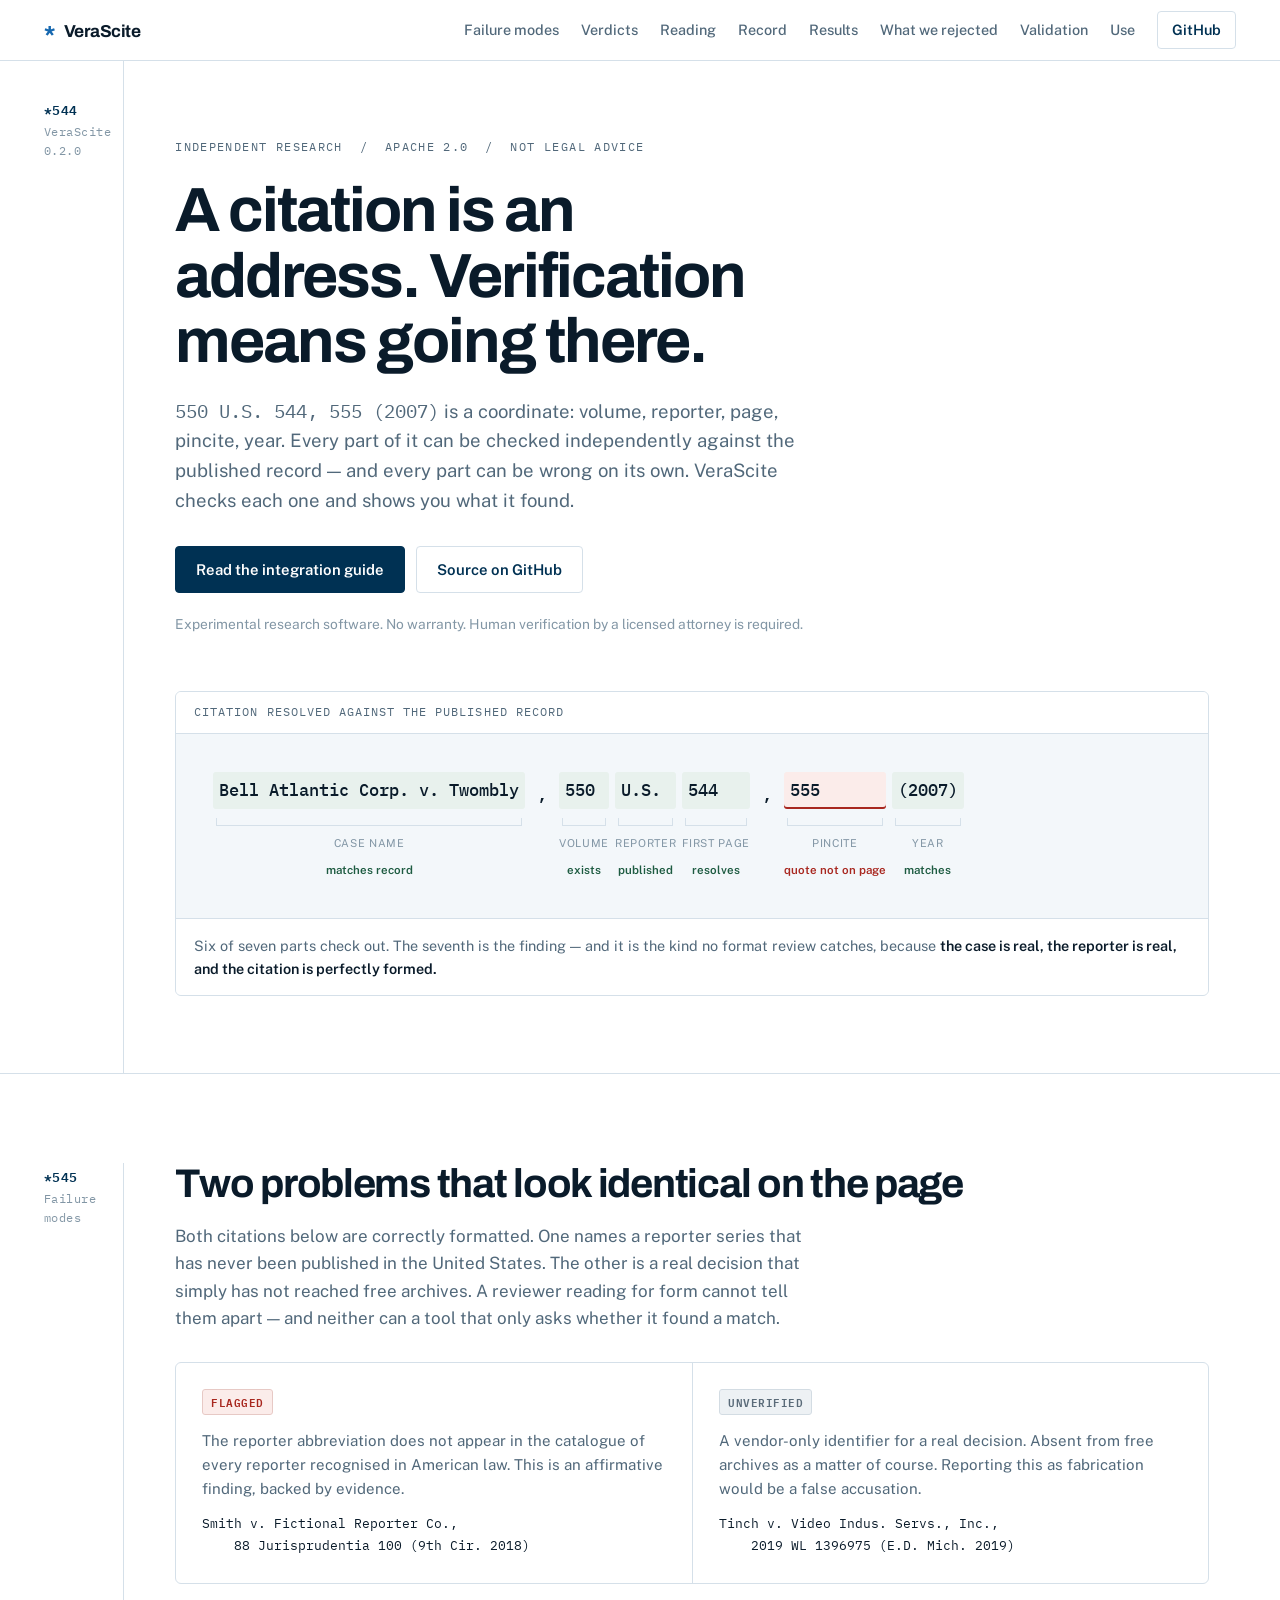
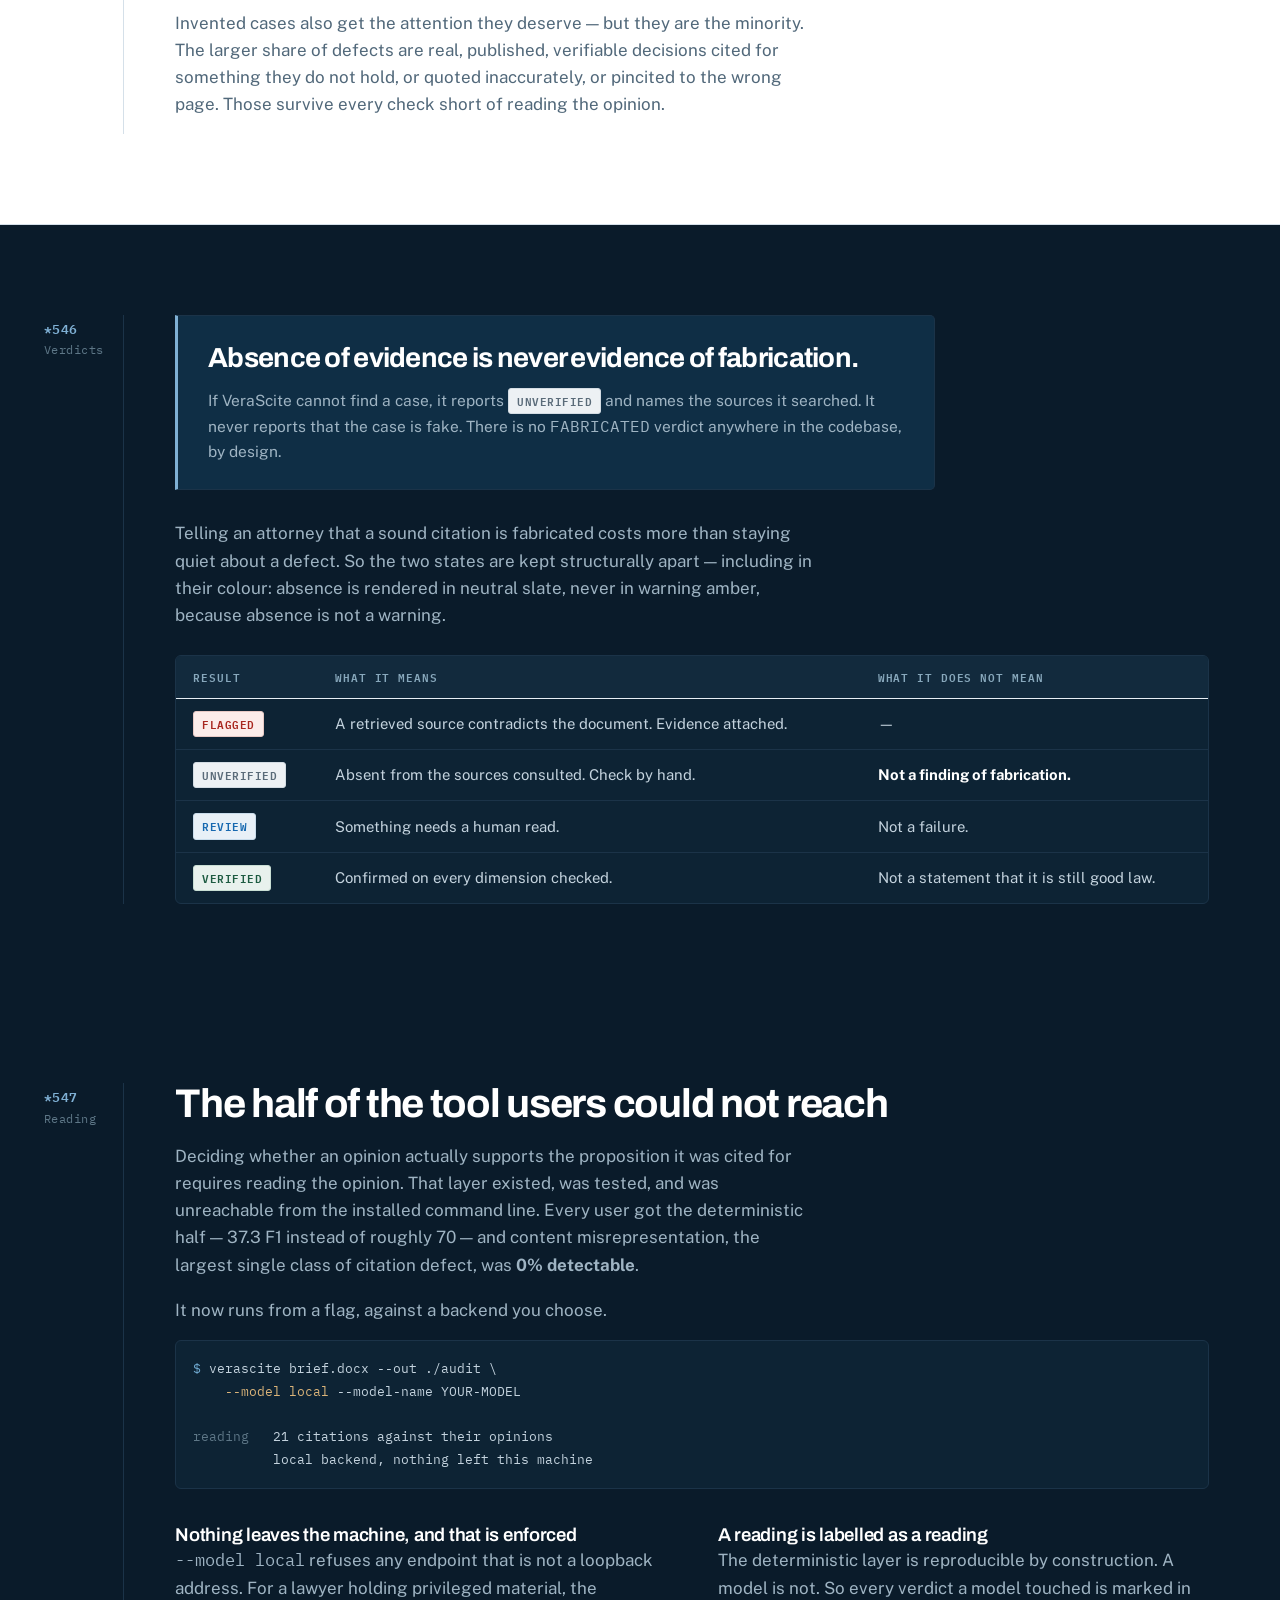
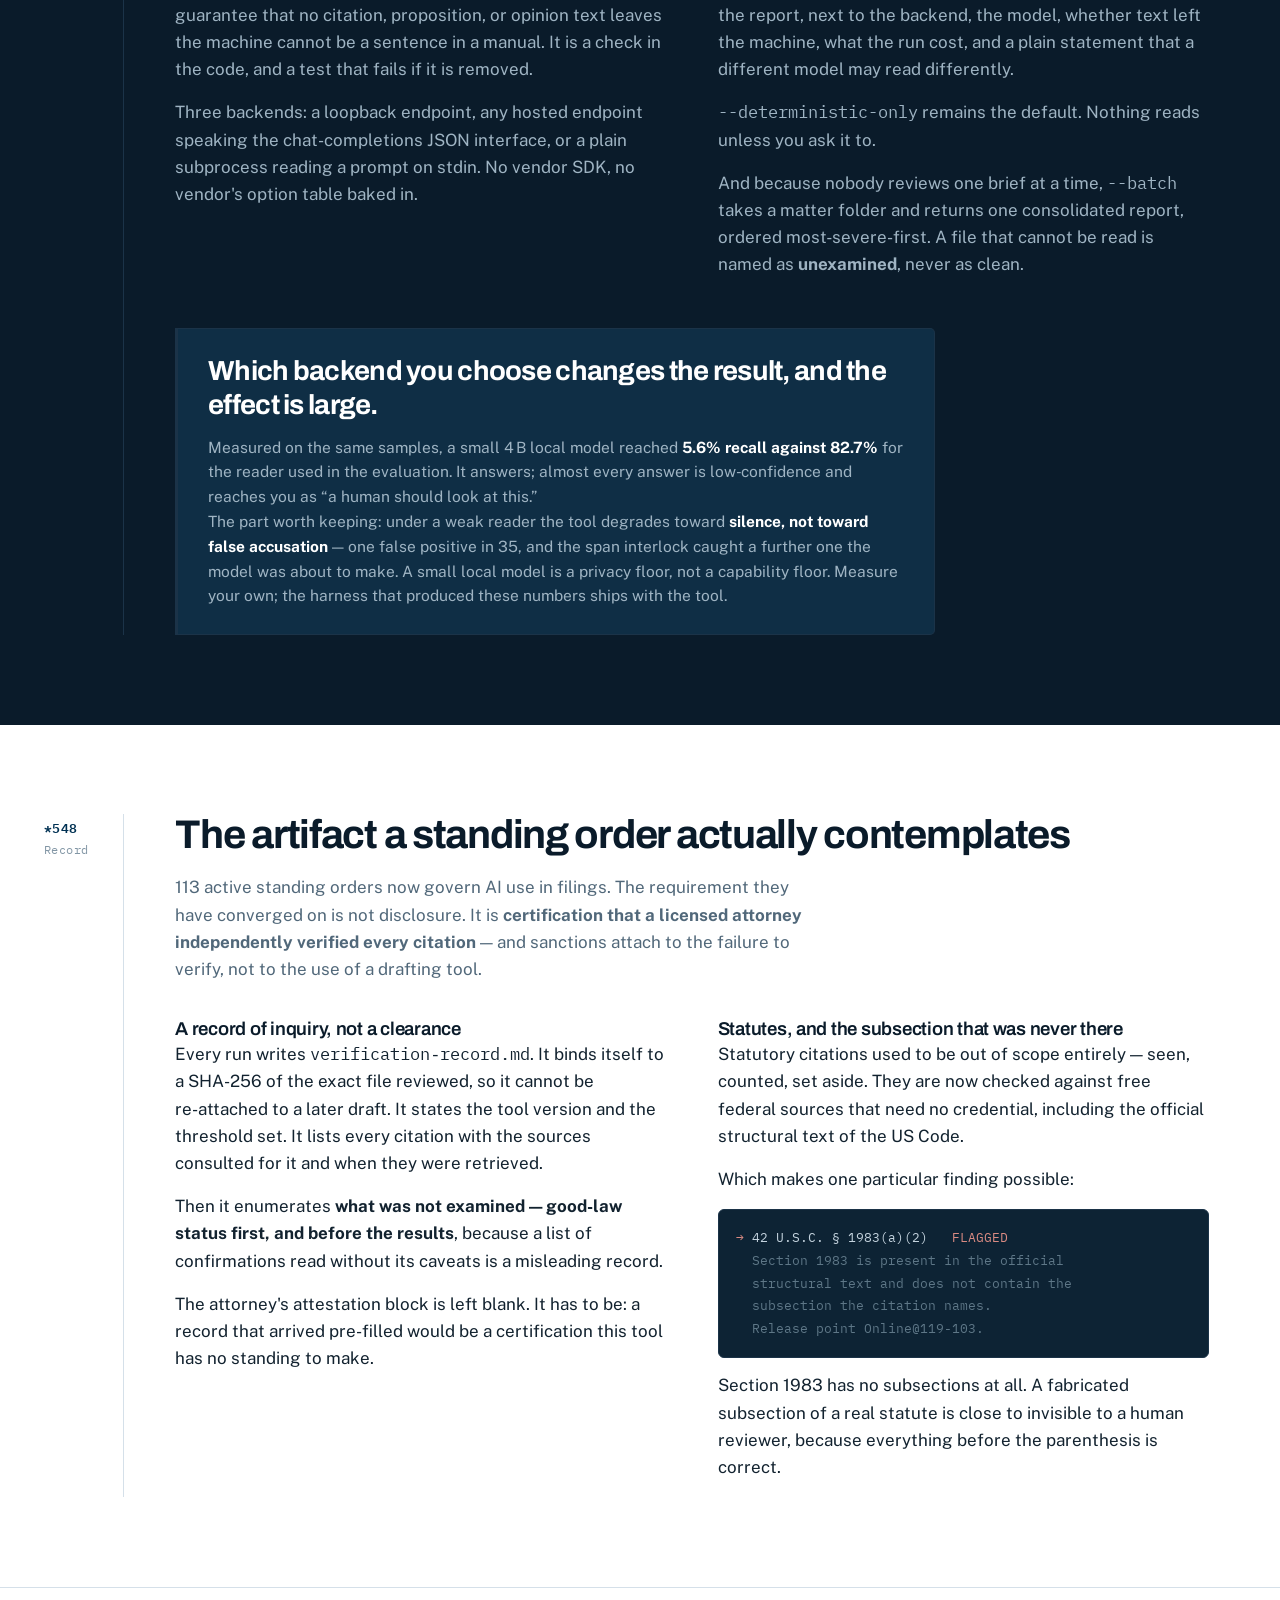
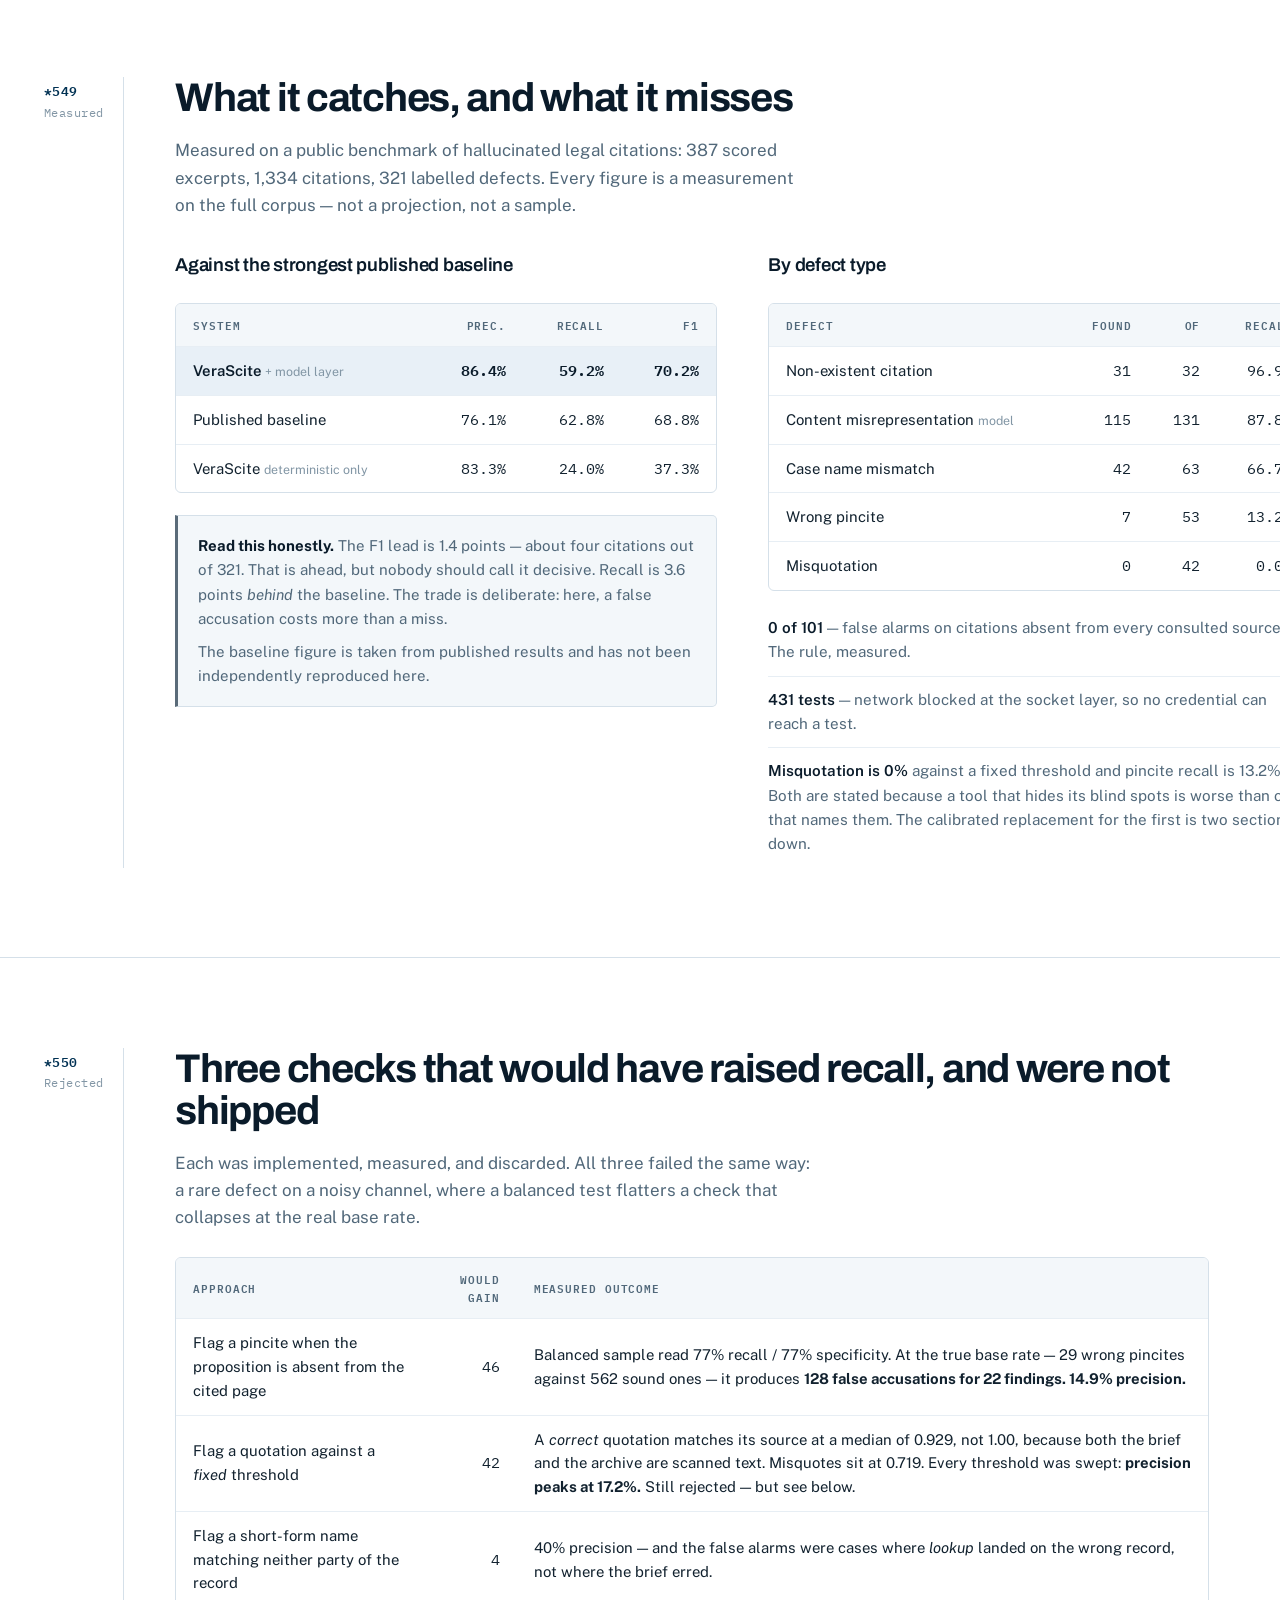
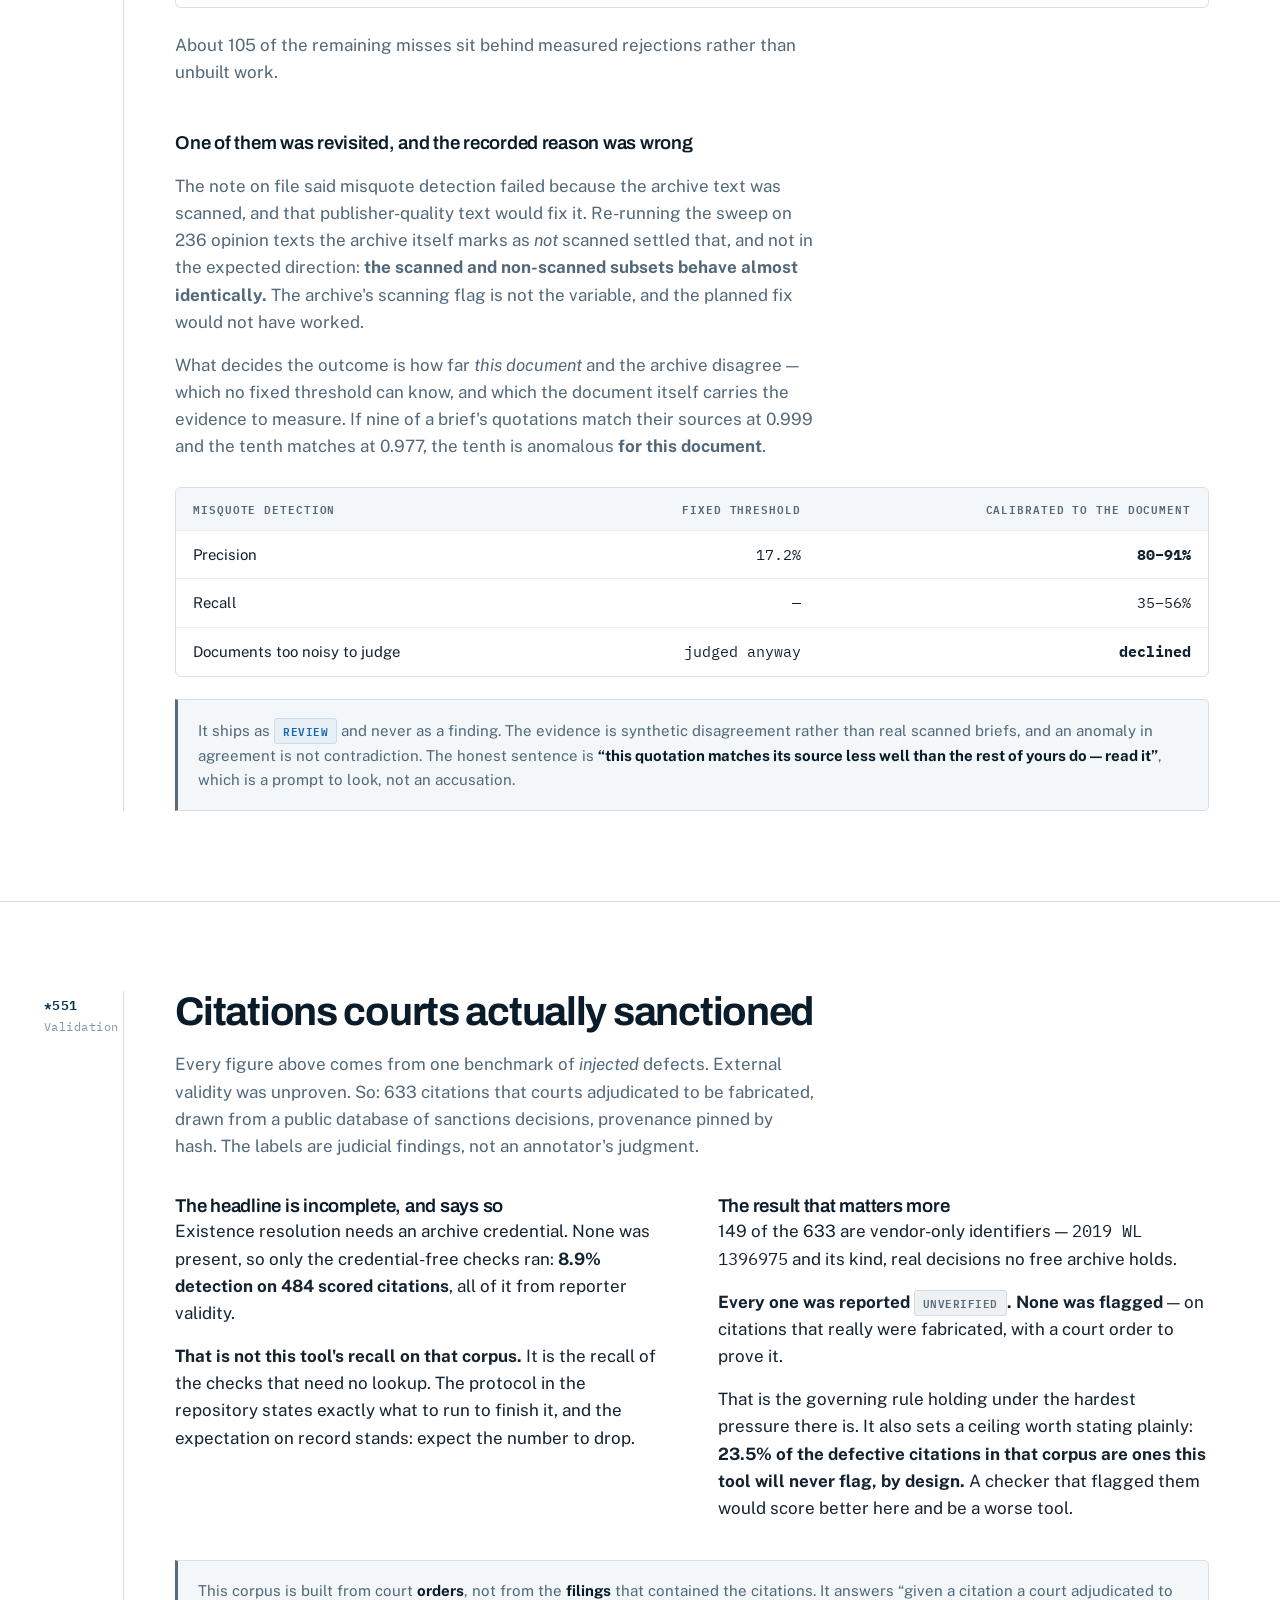
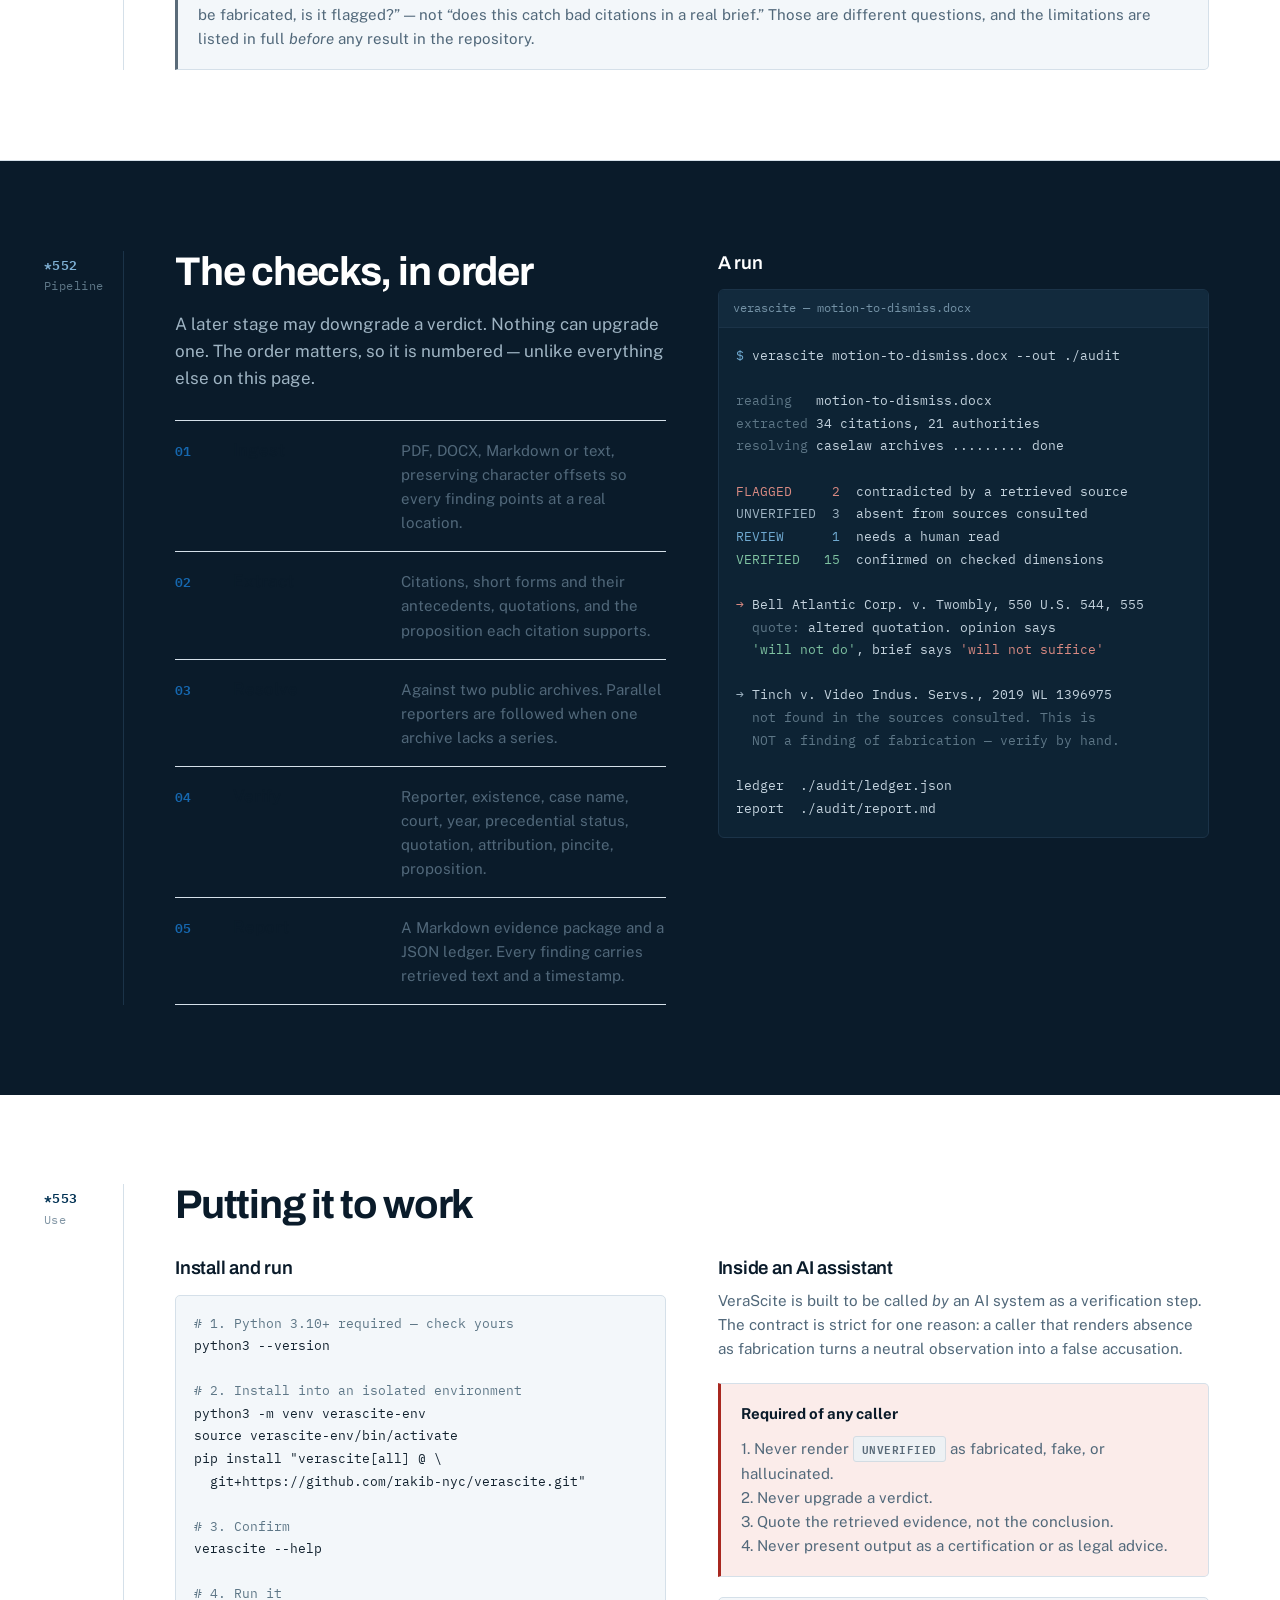
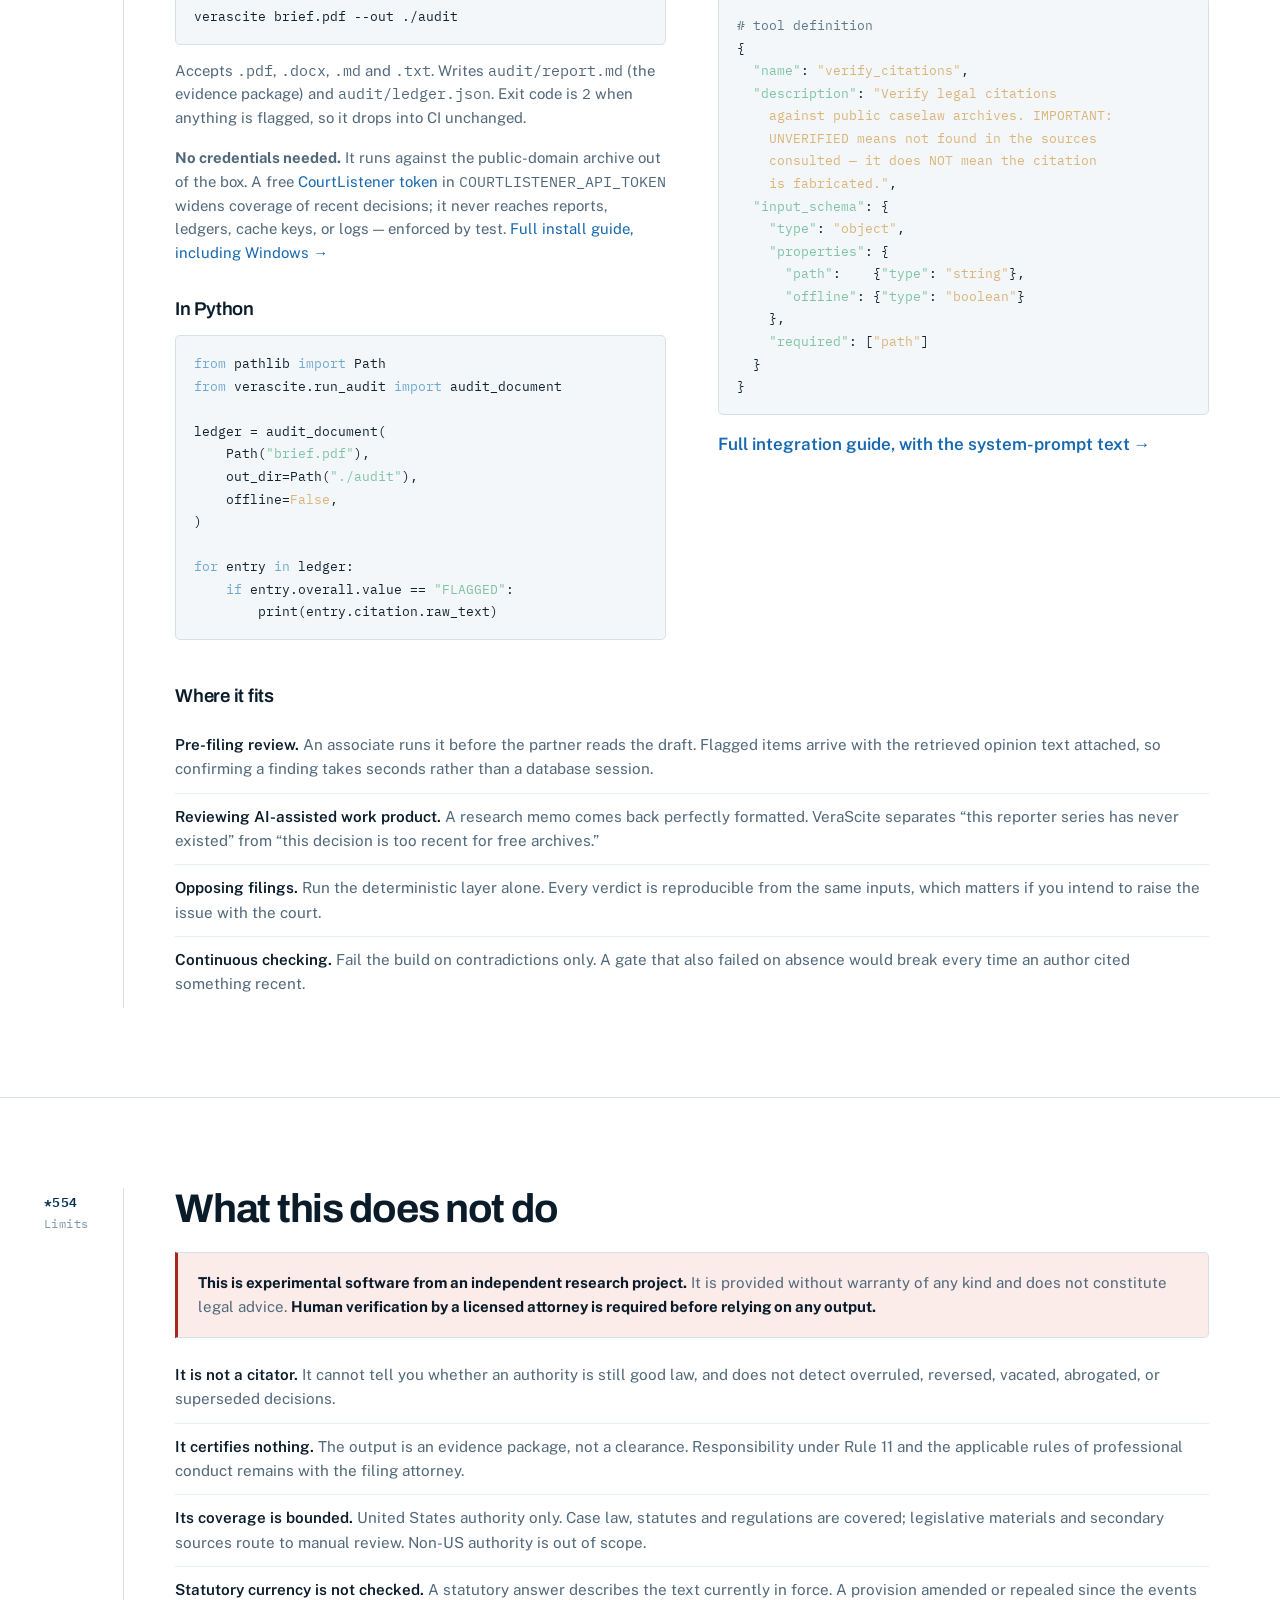
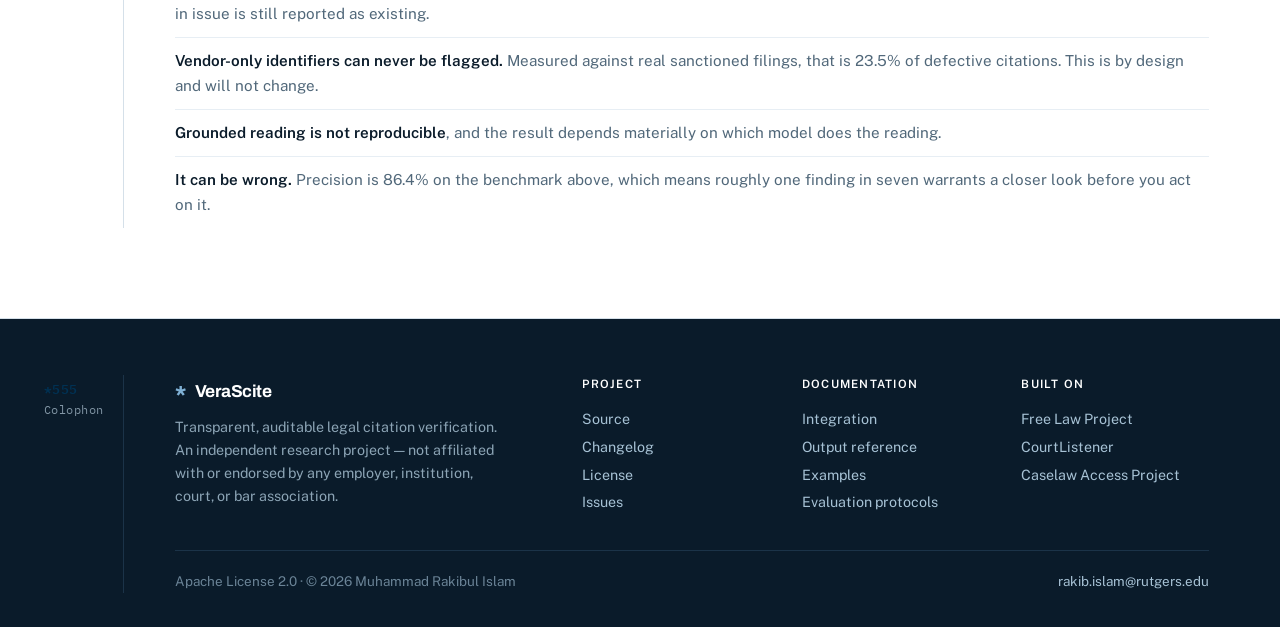
==== commit 076948d8: "Measure a local backend rather than shipping the layer unmeasured Making the reader configurable mea" ====
--- a/docs/index.html
+++ b/docs/index.html
@@ -430,10 +430,15 @@
 
       <div class="axiom" style="margin-top:34px;background:#0F2E45;border-left-color:#7FB0D4;border-color:#1B3348">
         <p class="big" style="color:#fff">Which backend you choose changes the result, and the effect is large.</p>
-        <p class="sm" style="color:#9FB4C3">The figures on this page come from the reader used in
-        the evaluation, not from whatever you configure. A small local model scores materially
-        worse. The harness to measure your own is in the repository, and it is the same one
-        that produced these numbers.</p>
+        <p class="sm" style="color:#9FB4C3">Measured on the same samples, a small 4&#8239;B local
+        model reached <b style="color:#fff">5.6% recall against 82.7%</b> for the reader used in
+        the evaluation. It answers; almost every answer is low&#8209;confidence and reaches you as
+        &ldquo;a human should look at this.&rdquo;</p>
+        <p class="sm" style="color:#9FB4C3">The part worth keeping: under a weak reader the tool
+        degrades toward <b style="color:#fff">silence, not toward false accusation</b> &mdash; one
+        false positive in 35, and the span interlock caught a further one the model was about to
+        make. A small local model is a privacy floor, not a capability floor. Measure your own;
+        the harness that produced these numbers ships with the tool.</p>
       </div>
     </div>
   </div>
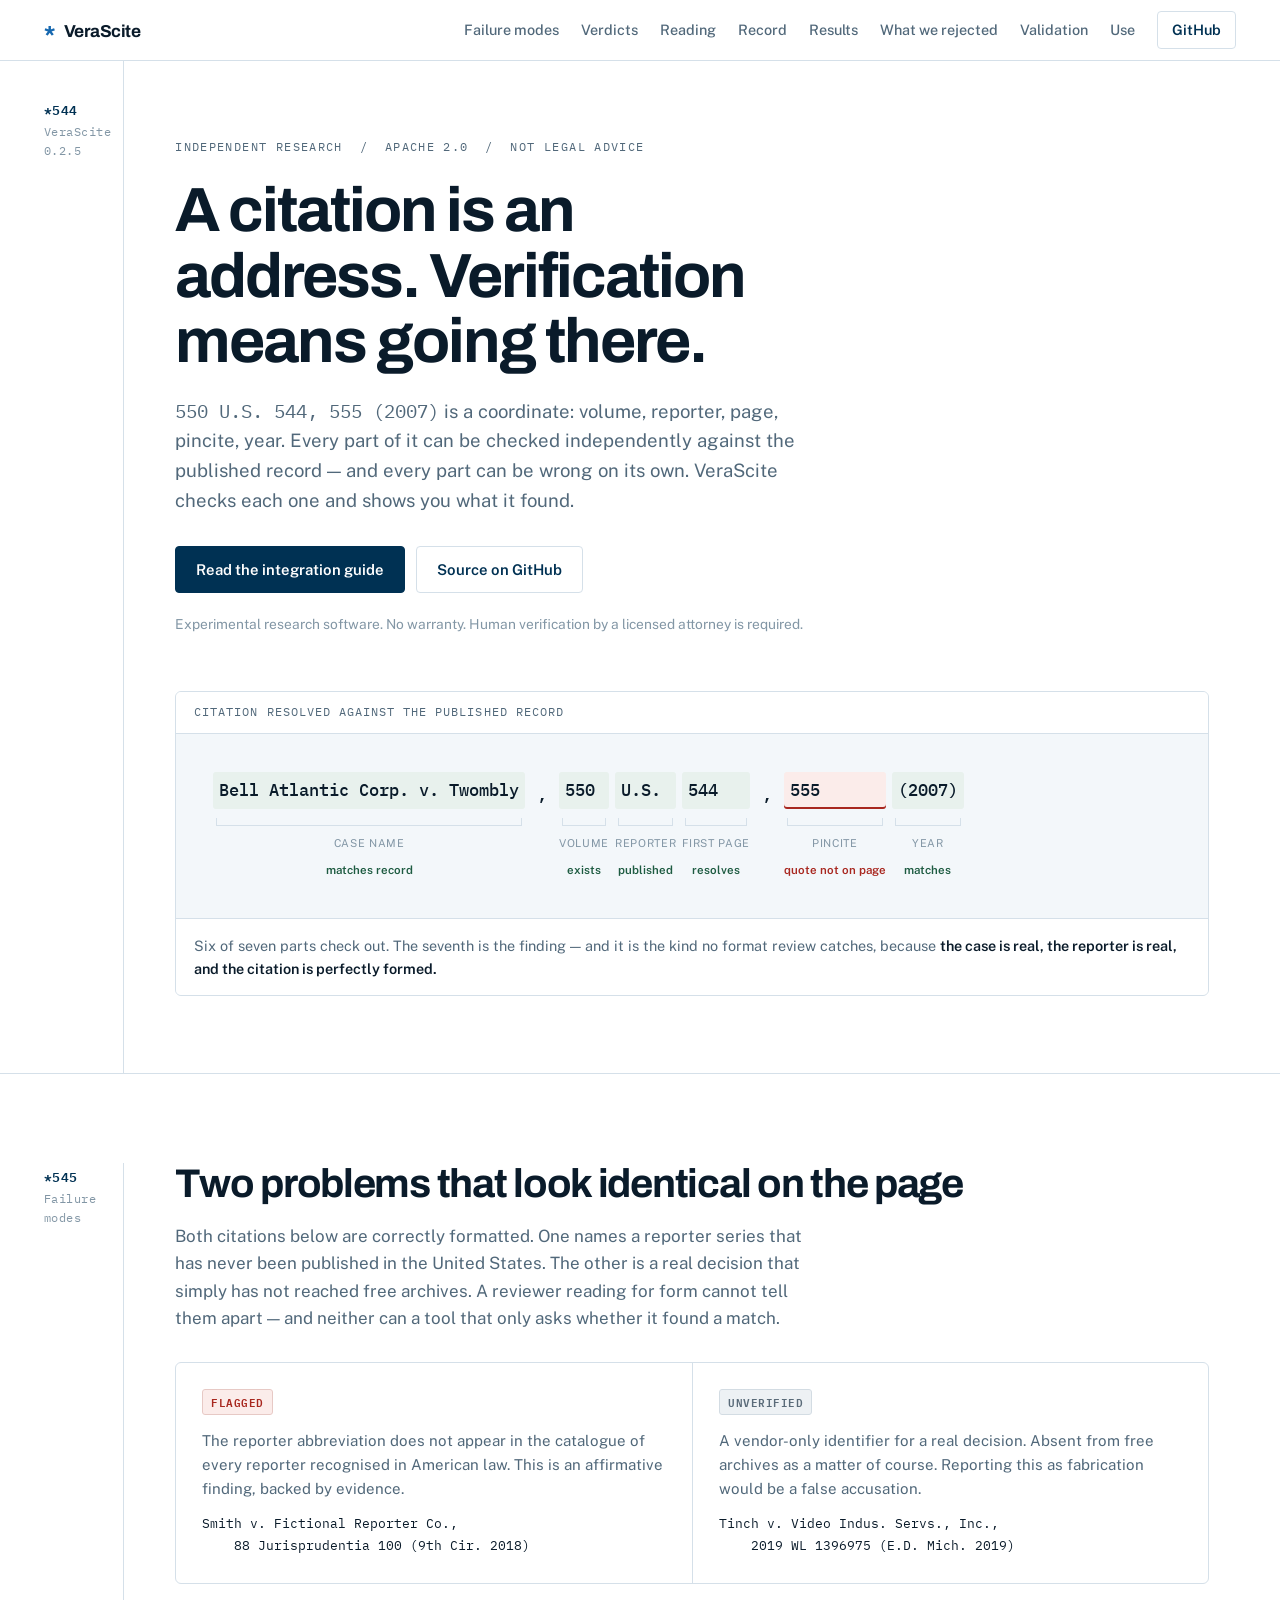
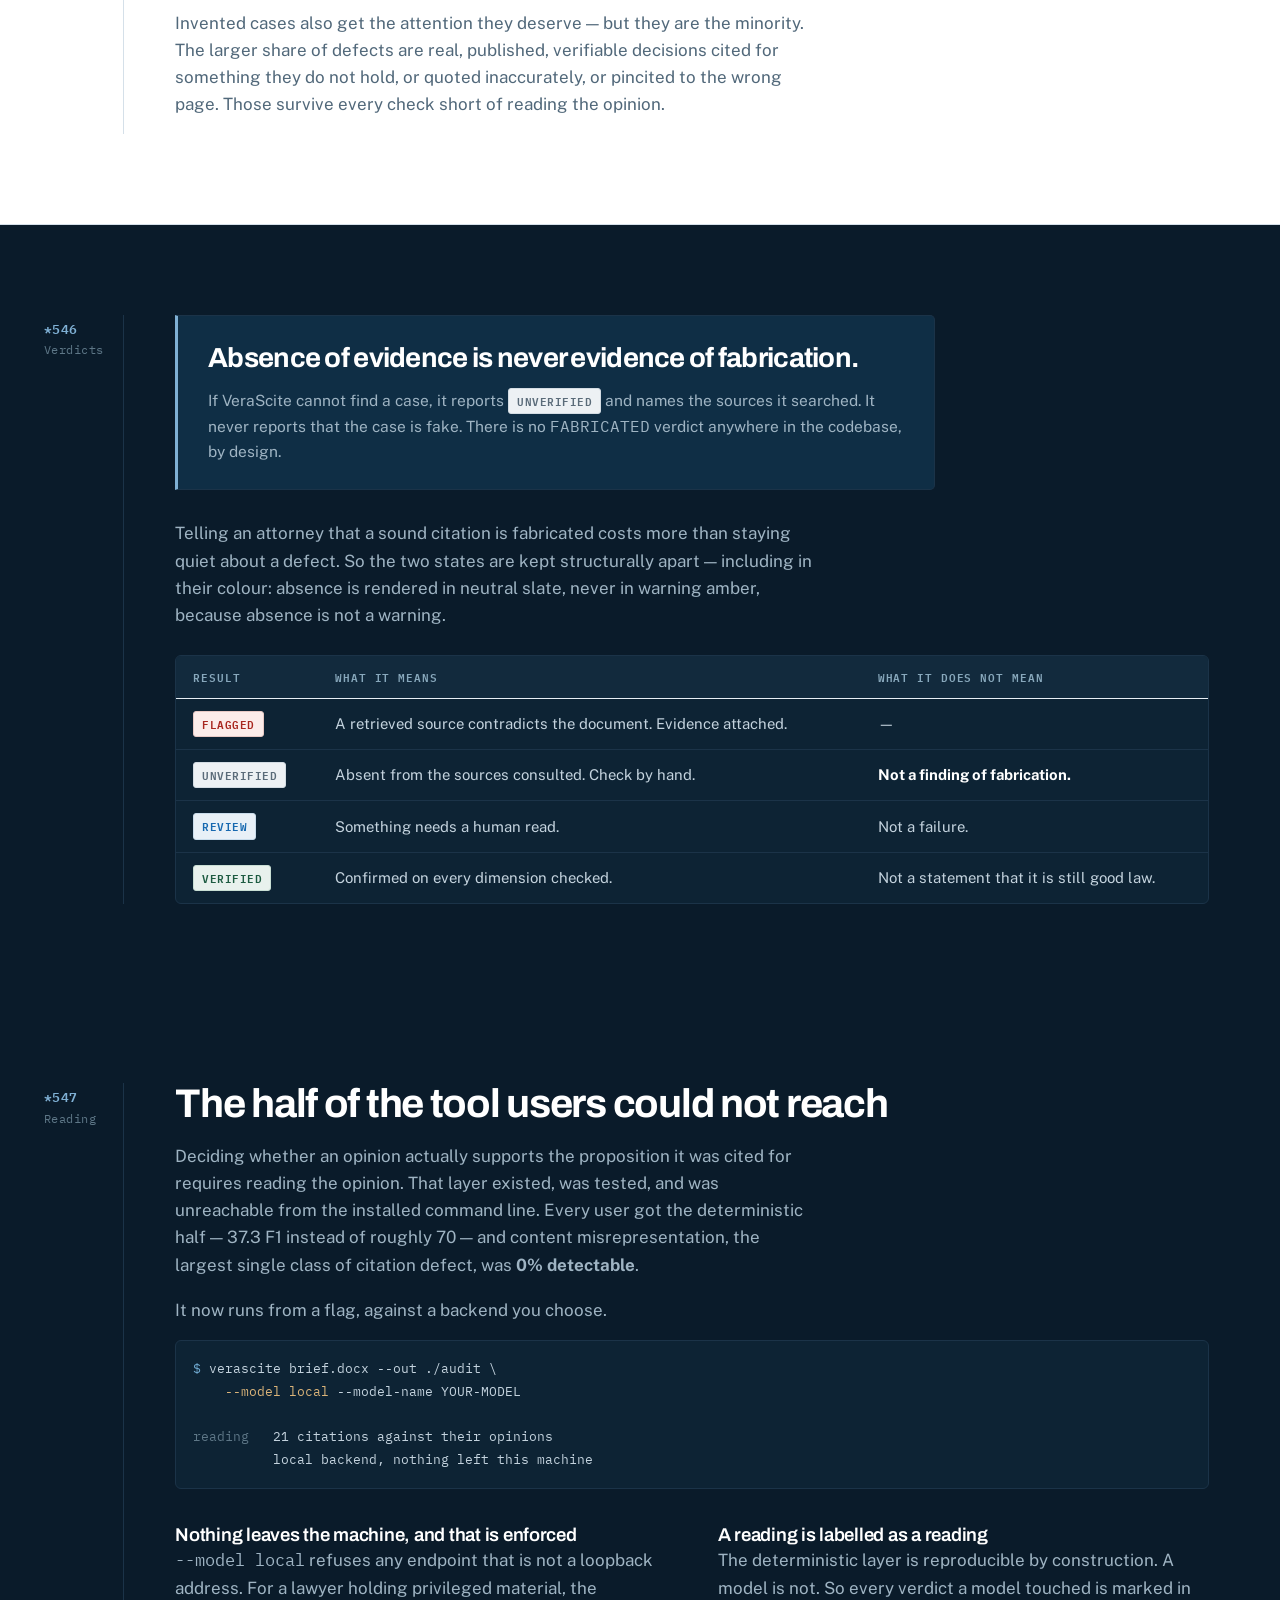
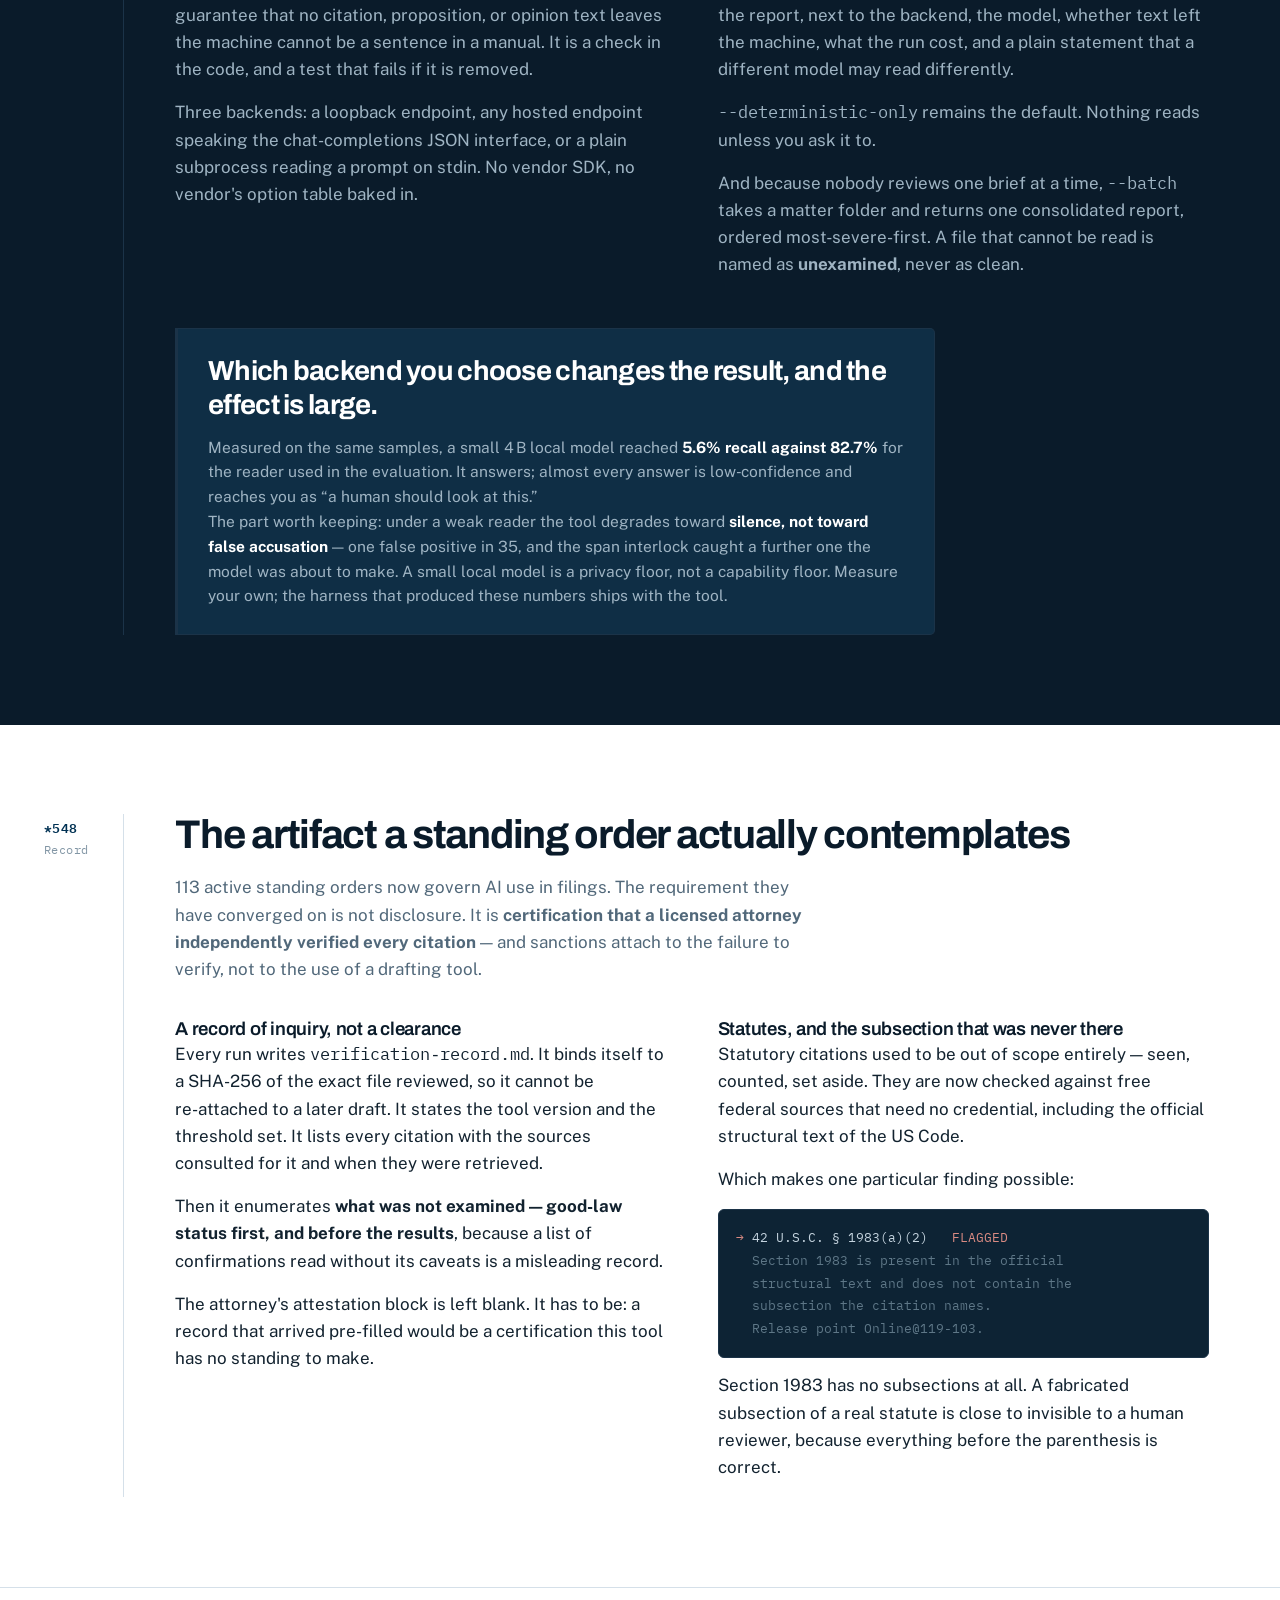
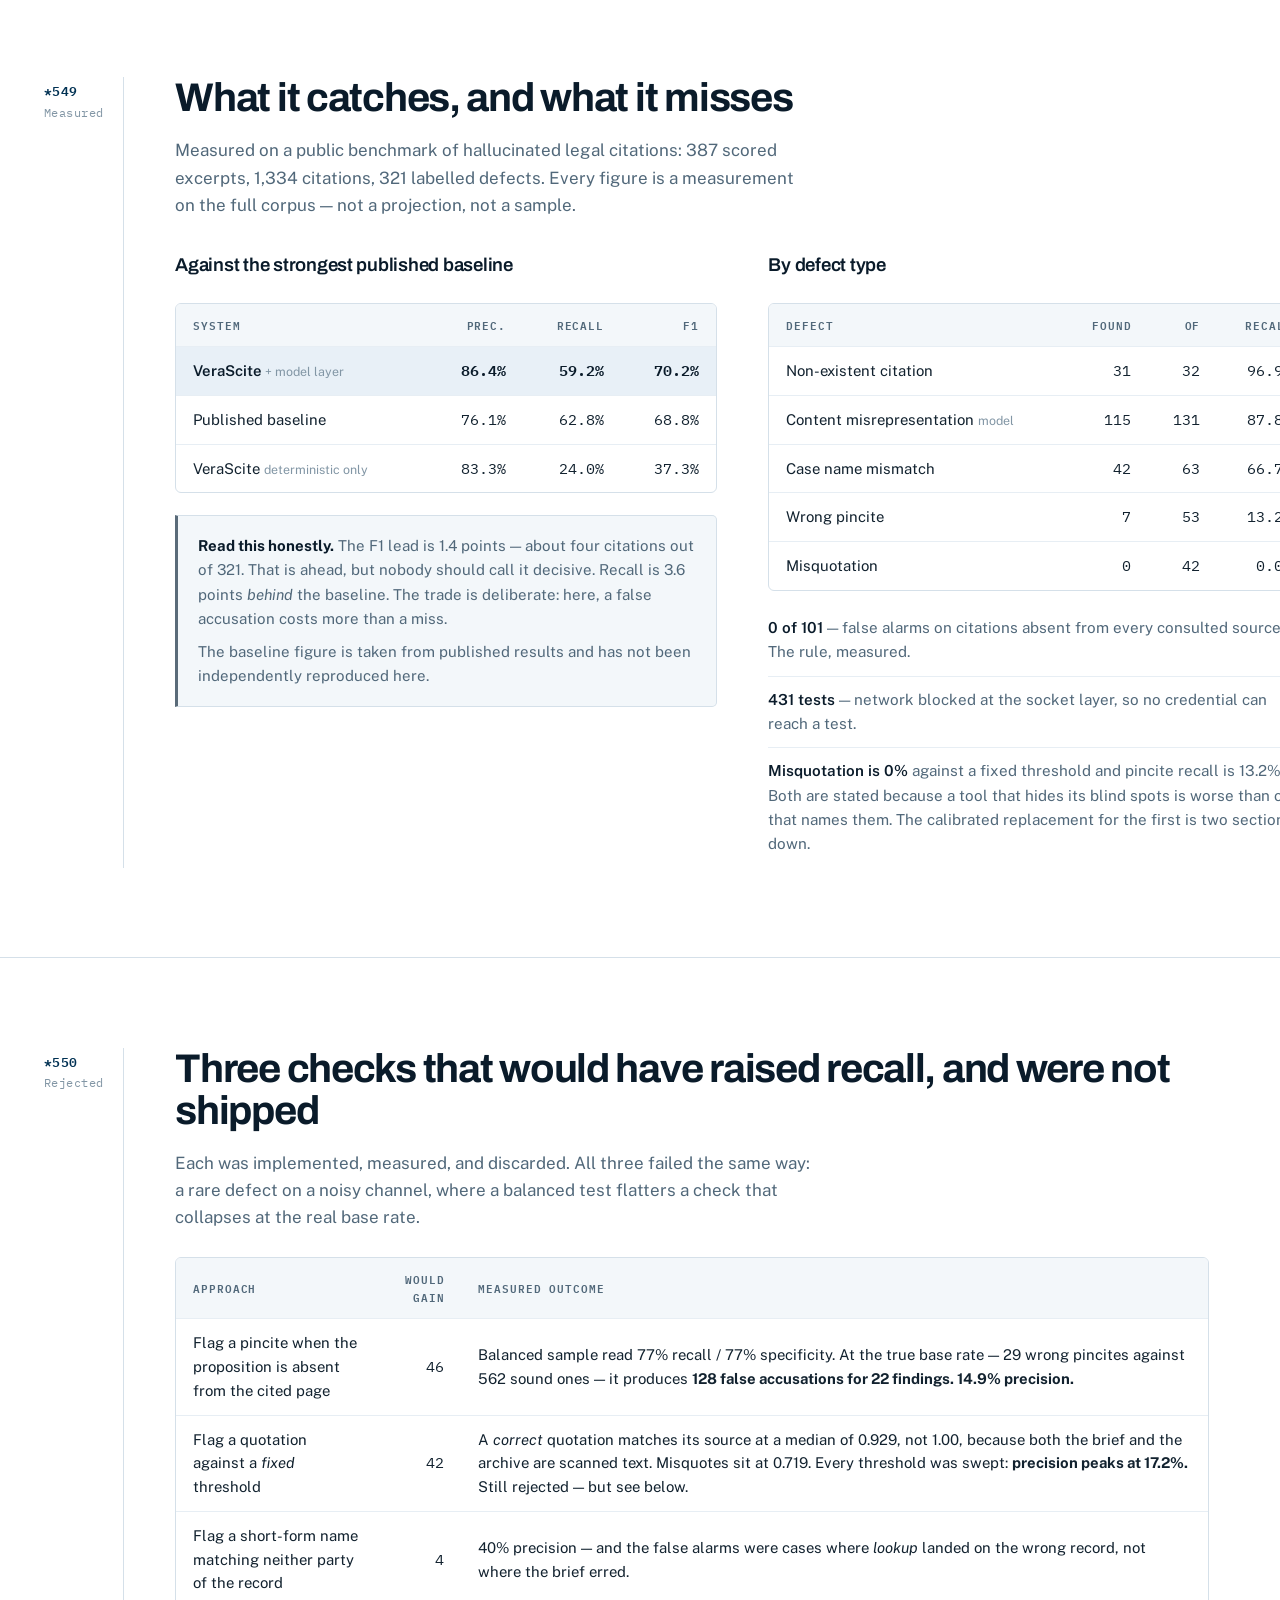
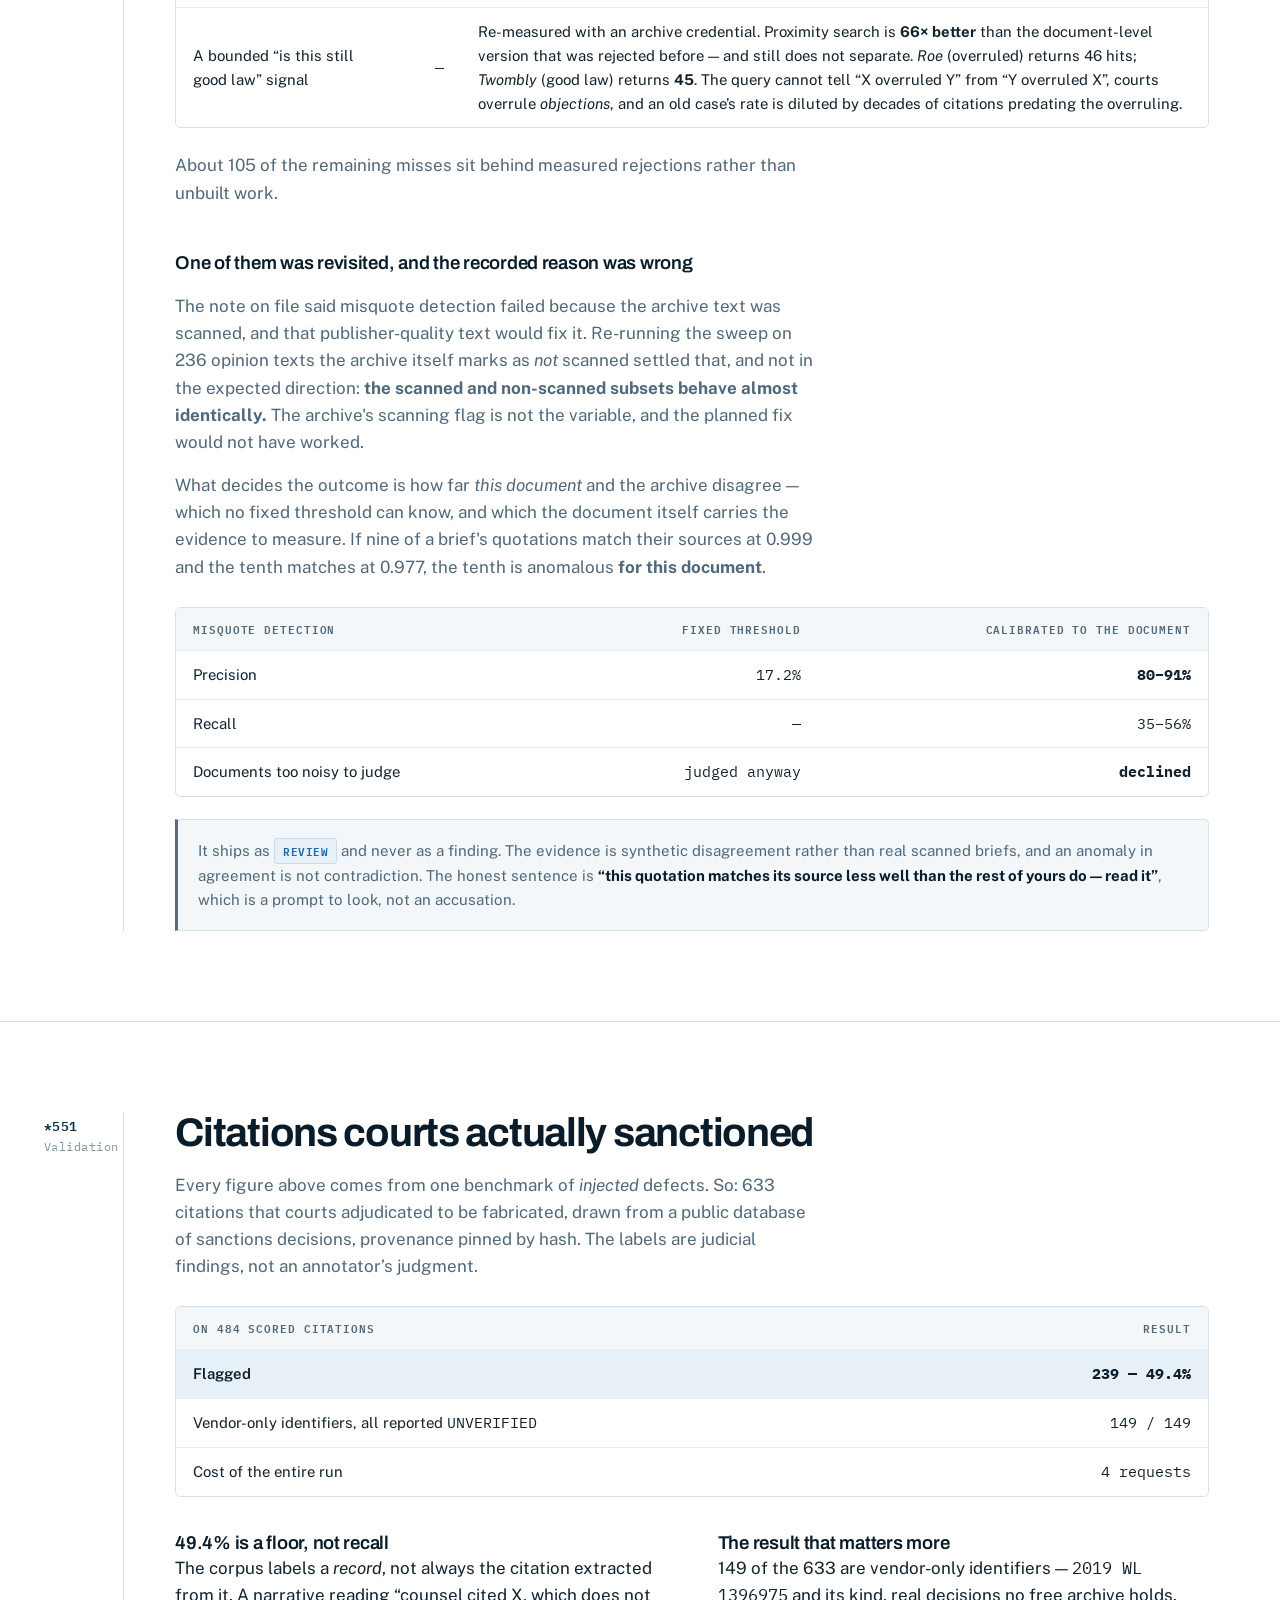
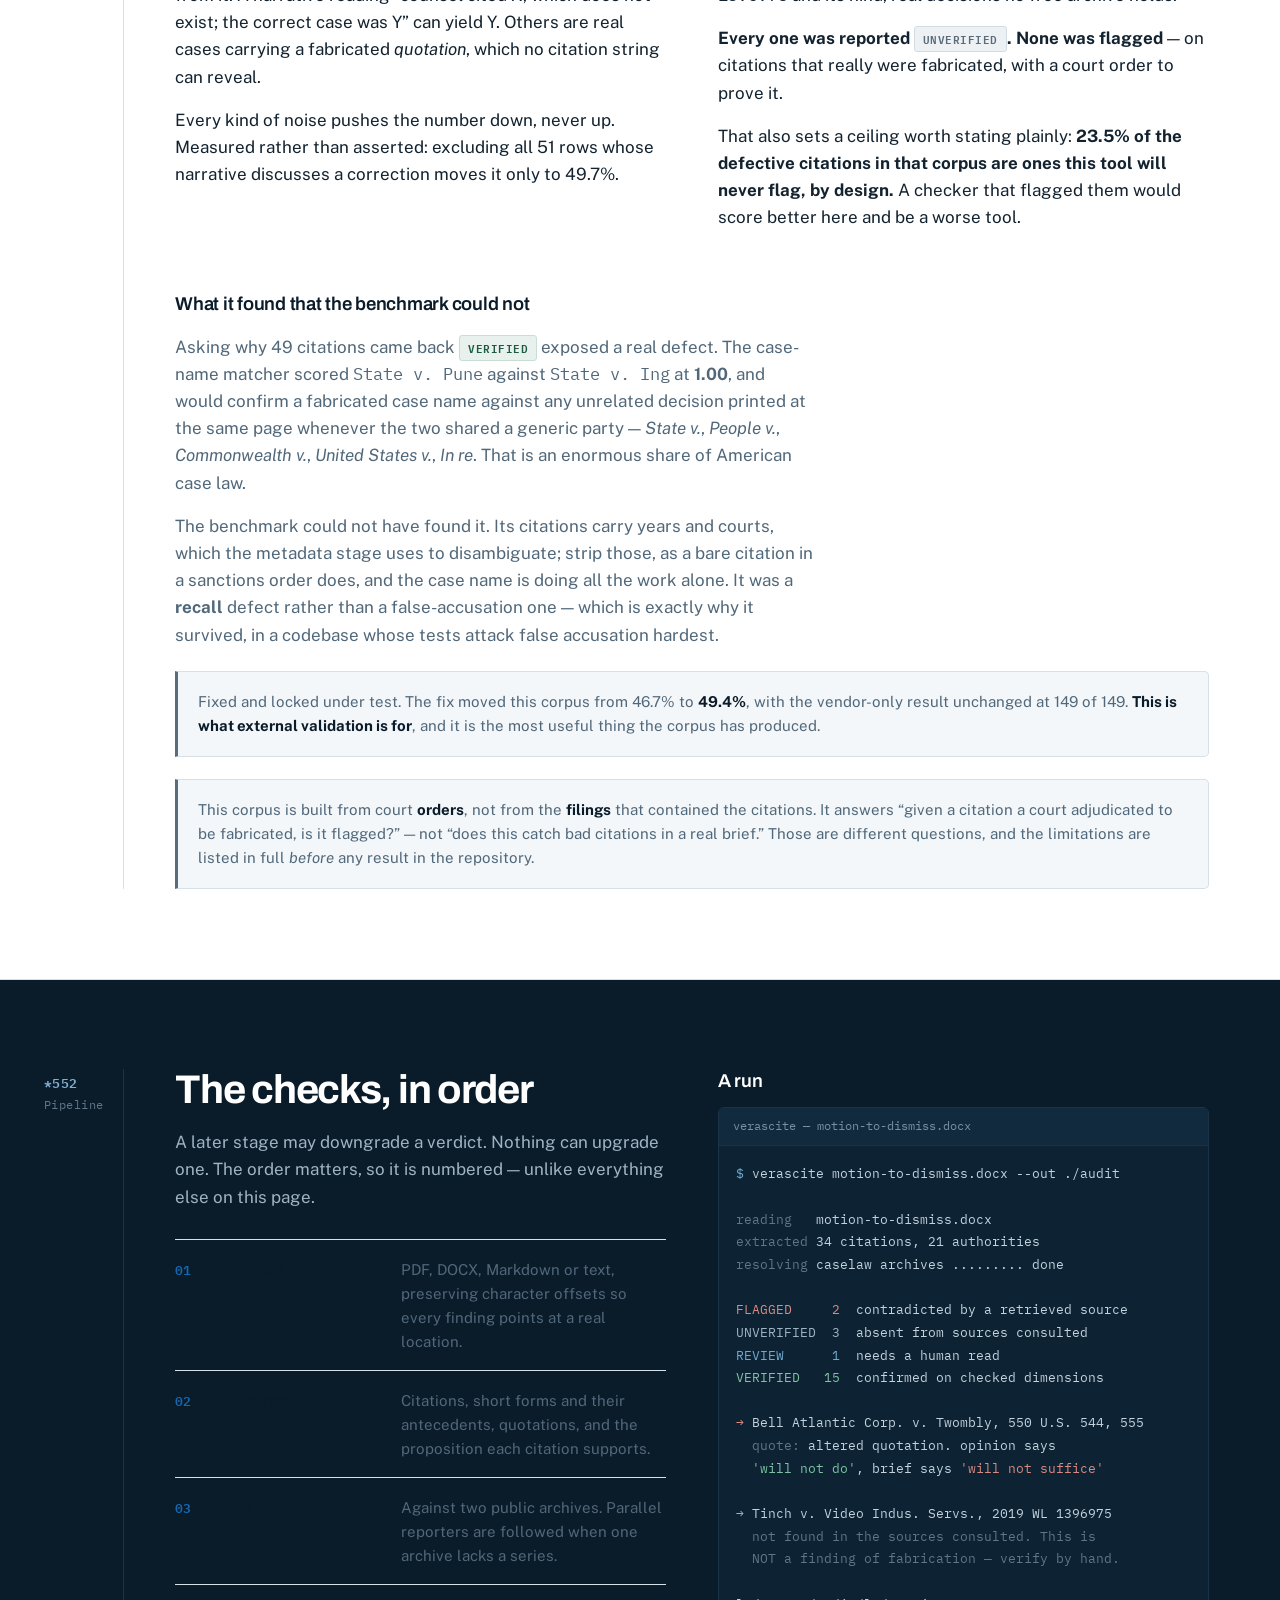
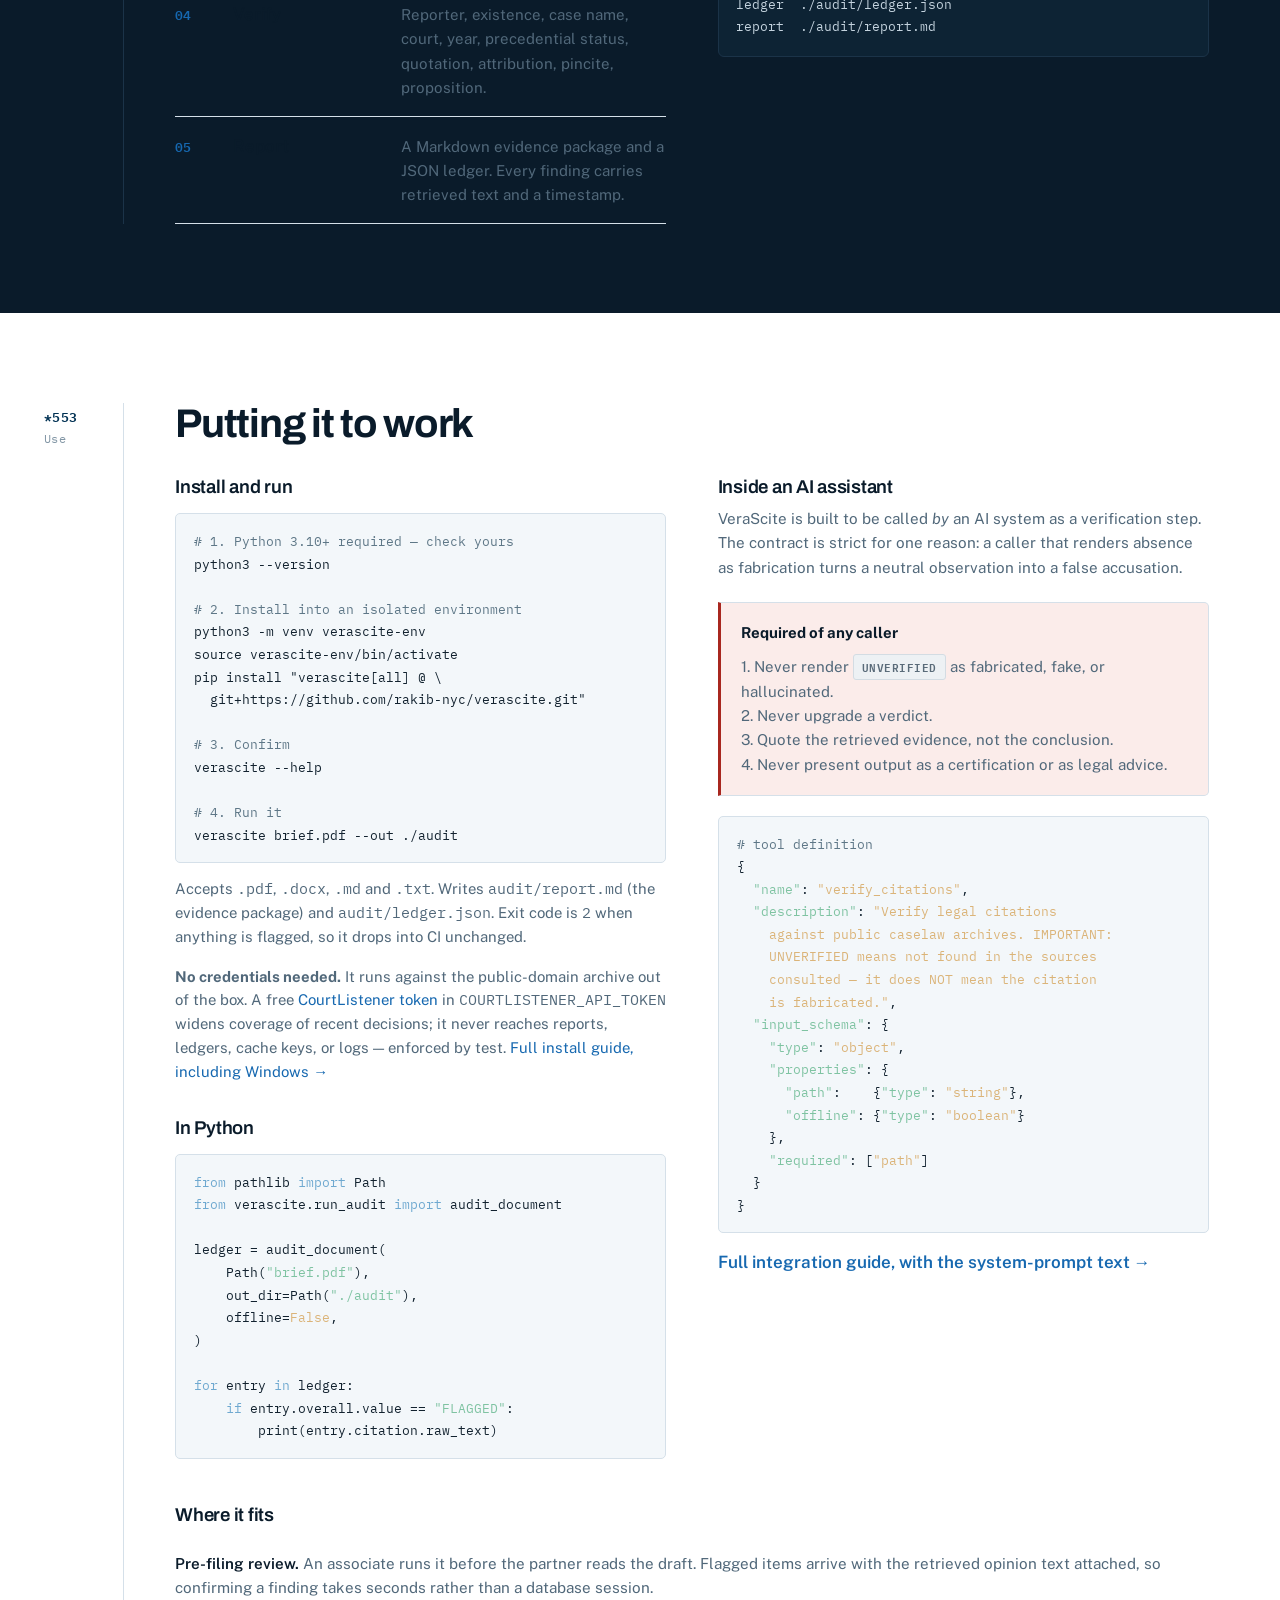
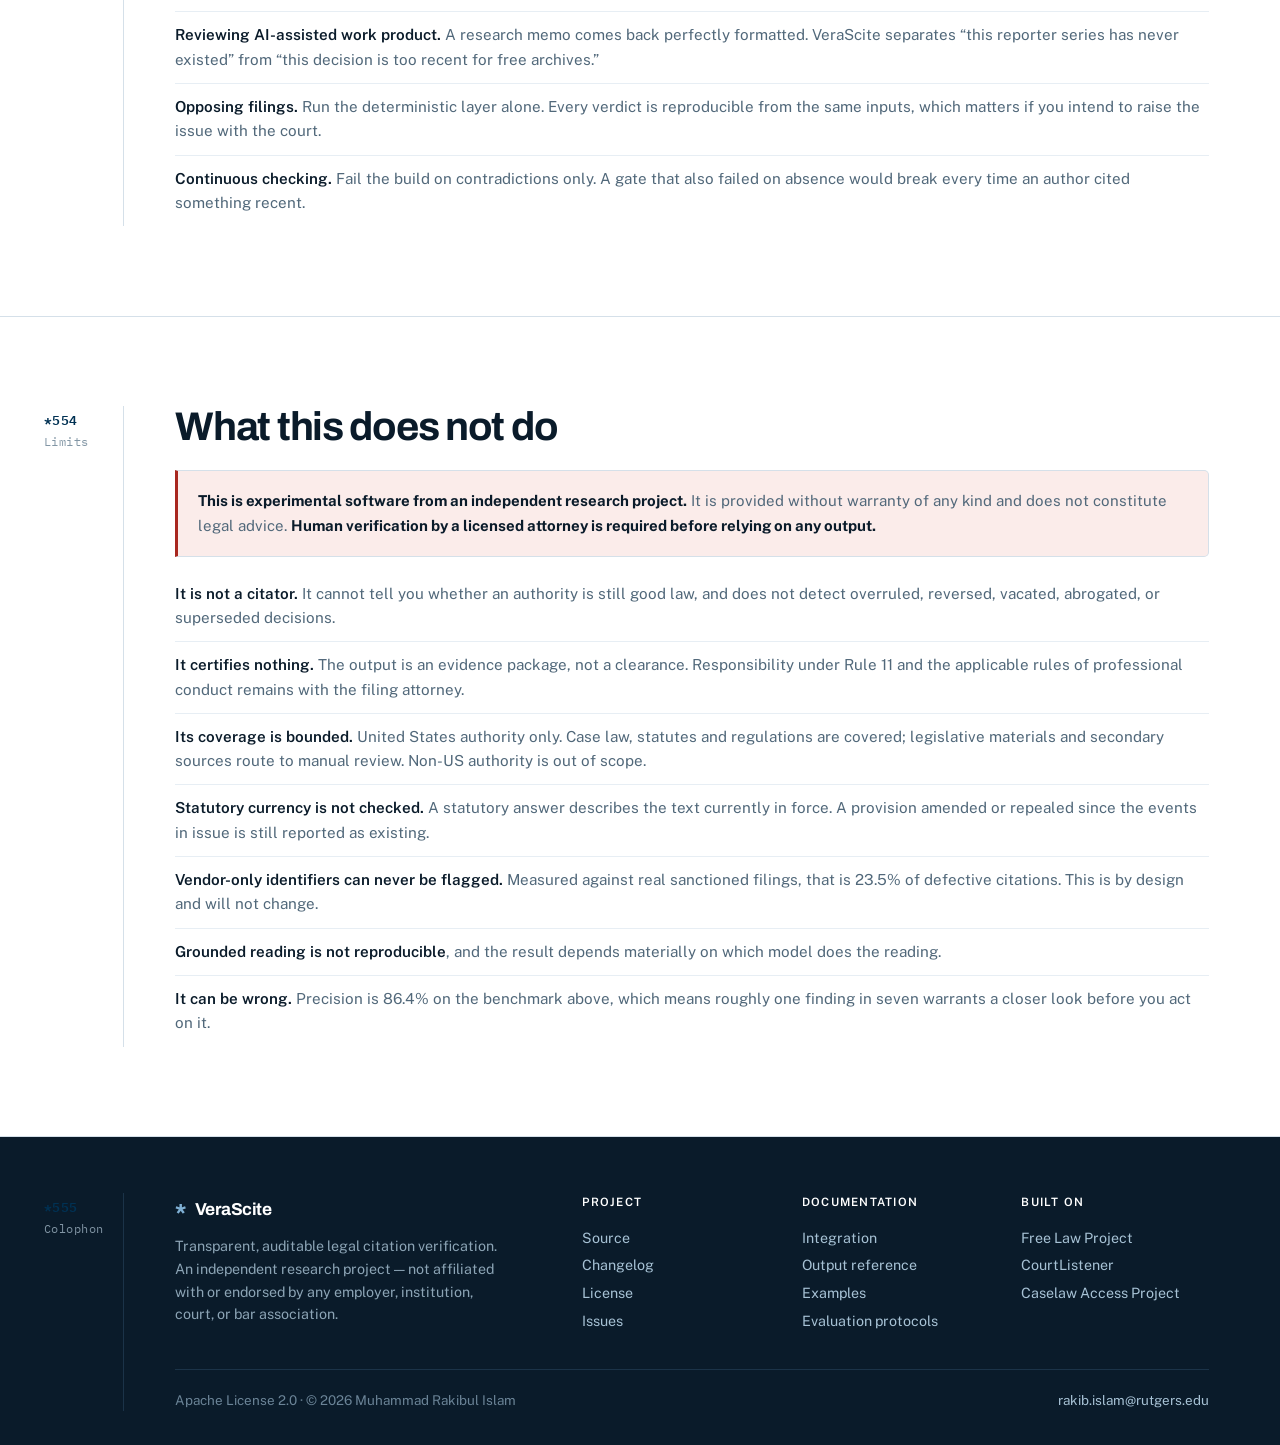
==== commit a2f6486a: "v0.2.5: external validation completed, and it found a real defect The corpus of 633 citations courts" ====
--- a/docs/index.html
+++ b/docs/index.html
@@ -23,7 +23,7 @@
 {"@context":"https://schema.org","@type":"SoftwareApplication","name":"VeraScite",
 "applicationCategory":"DeveloperApplication","operatingSystem":"Cross-platform",
 "description":"Open-source legal citation verification. Detects fabricated, misattributed, and misrepresented case citations in legal briefs and AI-generated legal writing.",
-"softwareVersion":"0.2.0","license":"https://www.apache.org/licenses/LICENSE-2.0",
+"softwareVersion":"0.2.5","license":"https://www.apache.org/licenses/LICENSE-2.0",
 "author":{"@type":"Person","name":"Muhammad Rakibul Islam","email":"rakib.islam@rutgers.edu"},
 "offers":{"@type":"Offer","price":"0","priceCurrency":"USD"},
 "codeRepository":"https://github.com/rakib-nyc/verascite","programmingLanguage":"Python"}
@@ -260,7 +260,7 @@
 <!-- ===== HERO ===== -->
 <section class="hero">
   <div class="sheet">
-    <div class="rail"><div class="mark"><b>*544</b>VeraScite 0.2.0</div></div>
+    <div class="rail"><div class="mark"><b>*544</b>VeraScite 0.2.5</div></div>
     <div class="body">
       <div class="kicker">Independent research &nbsp;/&nbsp; Apache 2.0 &nbsp;/&nbsp; not legal advice</div>
       <h1>A citation is an address. Verification means going there.</h1>
@@ -586,6 +586,17 @@
               <td>40% precision — and the false alarms were cases where <em>lookup</em> landed
                 on the wrong record, not where the brief erred.</td>
             </tr>
+            <tr>
+              <td>A bounded &ldquo;is this still good law&rdquo; signal</td>
+              <td class="num">&mdash;</td>
+              <td>Re-measured with an archive credential. Proximity search is <b>66&times;
+                better</b> than the document-level version that was rejected before &mdash;
+                and still does not separate. <em>Roe</em> (overruled) returns 46 hits;
+                <em>Twombly</em> (good law) returns <b>45</b>. The query cannot tell
+                &ldquo;X overruled Y&rdquo; from &ldquo;Y overruled X&rdquo;, courts overrule
+                <em>objections</em>, and an old case&rsquo;s rate is diluted by decades of
+                citations predating the overruling.</td>
+            </tr>
           </tbody>
         </table>
       </div>
@@ -637,21 +648,32 @@
     <div class="body">
       <h2>Citations courts actually sanctioned</h2>
       <p class="lede">
-        Every figure above comes from one benchmark of <em>injected</em> defects. External
-        validity was unproven. So: 633 citations that courts adjudicated to be fabricated,
-        drawn from a public database of sanctions decisions, provenance pinned by hash.
-        The labels are judicial findings, not an annotator's judgment.
-      </p>
+        Every figure above comes from one benchmark of <em>injected</em> defects. So: 633
+        citations that courts adjudicated to be fabricated, drawn from a public database of
+        sanctions decisions, provenance pinned by hash. The labels are judicial findings,
+        not an annotator&rsquo;s judgment.
+      </p>
+      <div class="tw">
+        <table>
+          <thead><tr><th>On 484 scored citations</th><th class="num">result</th></tr></thead>
+          <tbody>
+            <tr class="mine"><td>Flagged</td><td class="num"><b>239 &mdash; 49.4%</b></td></tr>
+            <tr><td>Vendor-only identifiers, all reported <code class="mono">UNVERIFIED</code></td><td class="num">149 / 149</td></tr>
+            <tr><td>Cost of the entire run</td><td class="num">4 requests</td></tr>
+          </tbody>
+        </table>
+      </div>
 
       <div class="two" style="margin-top:34px">
         <div>
-          <h3>The headline is incomplete, and says so</h3>
-          <p>Existence resolution needs an archive credential. None was present, so only the
-          credential-free checks ran: <b>8.9% detection on 484 scored citations</b>, all of it
-          from reporter validity.</p>
-          <p><b>That is not this tool's recall on that corpus.</b> It is the recall of the
-          checks that need no lookup. The protocol in the repository states exactly what to
-          run to finish it, and the expectation on record stands: expect the number to drop.</p>
+          <h3>49.4% is a floor, not recall</h3>
+          <p>The corpus labels a <em>record</em>, not always the citation extracted from it.
+          A narrative reading &ldquo;counsel cited X, which does not exist; the correct case
+          was Y&rdquo; can yield Y. Others are real cases carrying a fabricated
+          <em>quotation</em>, which no citation string can reveal.</p>
+          <p>Every kind of noise pushes the number down, never up. Measured rather than
+          asserted: excluding all 51 rows whose narrative discusses a correction moves it
+          only to 49.7%.</p>
         </div>
         <div>
           <h3>The result that matters more</h3>
@@ -660,19 +682,41 @@
           <p><b>Every one was reported <span class="chip k-abs">UNVERIFIED</span>. None was
           flagged</b> &mdash; on citations that really were fabricated, with a court order to
           prove it.</p>
-          <p>That is the governing rule holding under the hardest pressure there is. It also
-          sets a ceiling worth stating plainly: <b>23.5% of the defective citations in that
-          corpus are ones this tool will never flag, by design.</b> A checker that flagged
-          them would score better here and be a worse tool.</p>
-        </div>
-      </div>
-
+          <p>That also sets a ceiling worth stating plainly: <b>23.5% of the defective
+          citations in that corpus are ones this tool will never flag, by design.</b> A
+          checker that flagged them would score better here and be a worse tool.</p>
+        </div>
+      </div>
+
+      <h3 style="margin-top:44px">What it found that the benchmark could not</h3>
+      <p class="lede">
+        Asking why 49 citations came back <span class="chip k-ok">VERIFIED</span> exposed a
+        real defect. The case-name matcher scored <code class="mono">State v. Pune</code>
+        against <code class="mono">State v. Ing</code> at <b>1.00</b>, and would confirm a
+        fabricated case name against any unrelated decision printed at the same page whenever
+        the two shared a generic party &mdash; <em>State v.</em>, <em>People v.</em>,
+        <em>Commonwealth v.</em>, <em>United States v.</em>, <em>In re</em>. That is an
+        enormous share of American case law.
+      </p>
+      <p class="lede" style="margin-top:16px">
+        The benchmark could not have found it. Its citations carry years and courts, which the
+        metadata stage uses to disambiguate; strip those, as a bare citation in a sanctions
+        order does, and the case name is doing all the work alone. It was a <b>recall</b>
+        defect rather than a false-accusation one &mdash; which is exactly why it survived, in
+        a codebase whose tests attack false accusation hardest.
+      </p>
+      <div class="note">
+        <p>Fixed and locked under test. The fix moved this corpus from 46.7% to <b>49.4%</b>,
+        with the vendor-only result unchanged at 149&nbsp;of&nbsp;149. <b>This is what
+        external validation is for</b>, and it is the most useful thing the corpus has
+        produced.</p>
+      </div>
       <div class="note">
         <p>This corpus is built from court <b>orders</b>, not from the <b>filings</b> that
-        contained the citations. It answers “given a citation a court adjudicated to be
-        fabricated, is it flagged?” &mdash; not “does this catch bad citations in a real
-        brief.” Those are different questions, and the limitations are listed in full
-        <em>before</em> any result in the repository.</p>
+        contained the citations. It answers &ldquo;given a citation a court adjudicated to be
+        fabricated, is it flagged?&rdquo; &mdash; not &ldquo;does this catch bad citations in
+        a real brief.&rdquo; Those are different questions, and the limitations are listed in
+        full <em>before</em> any result in the repository.</p>
       </div>
     </div>
   </div>
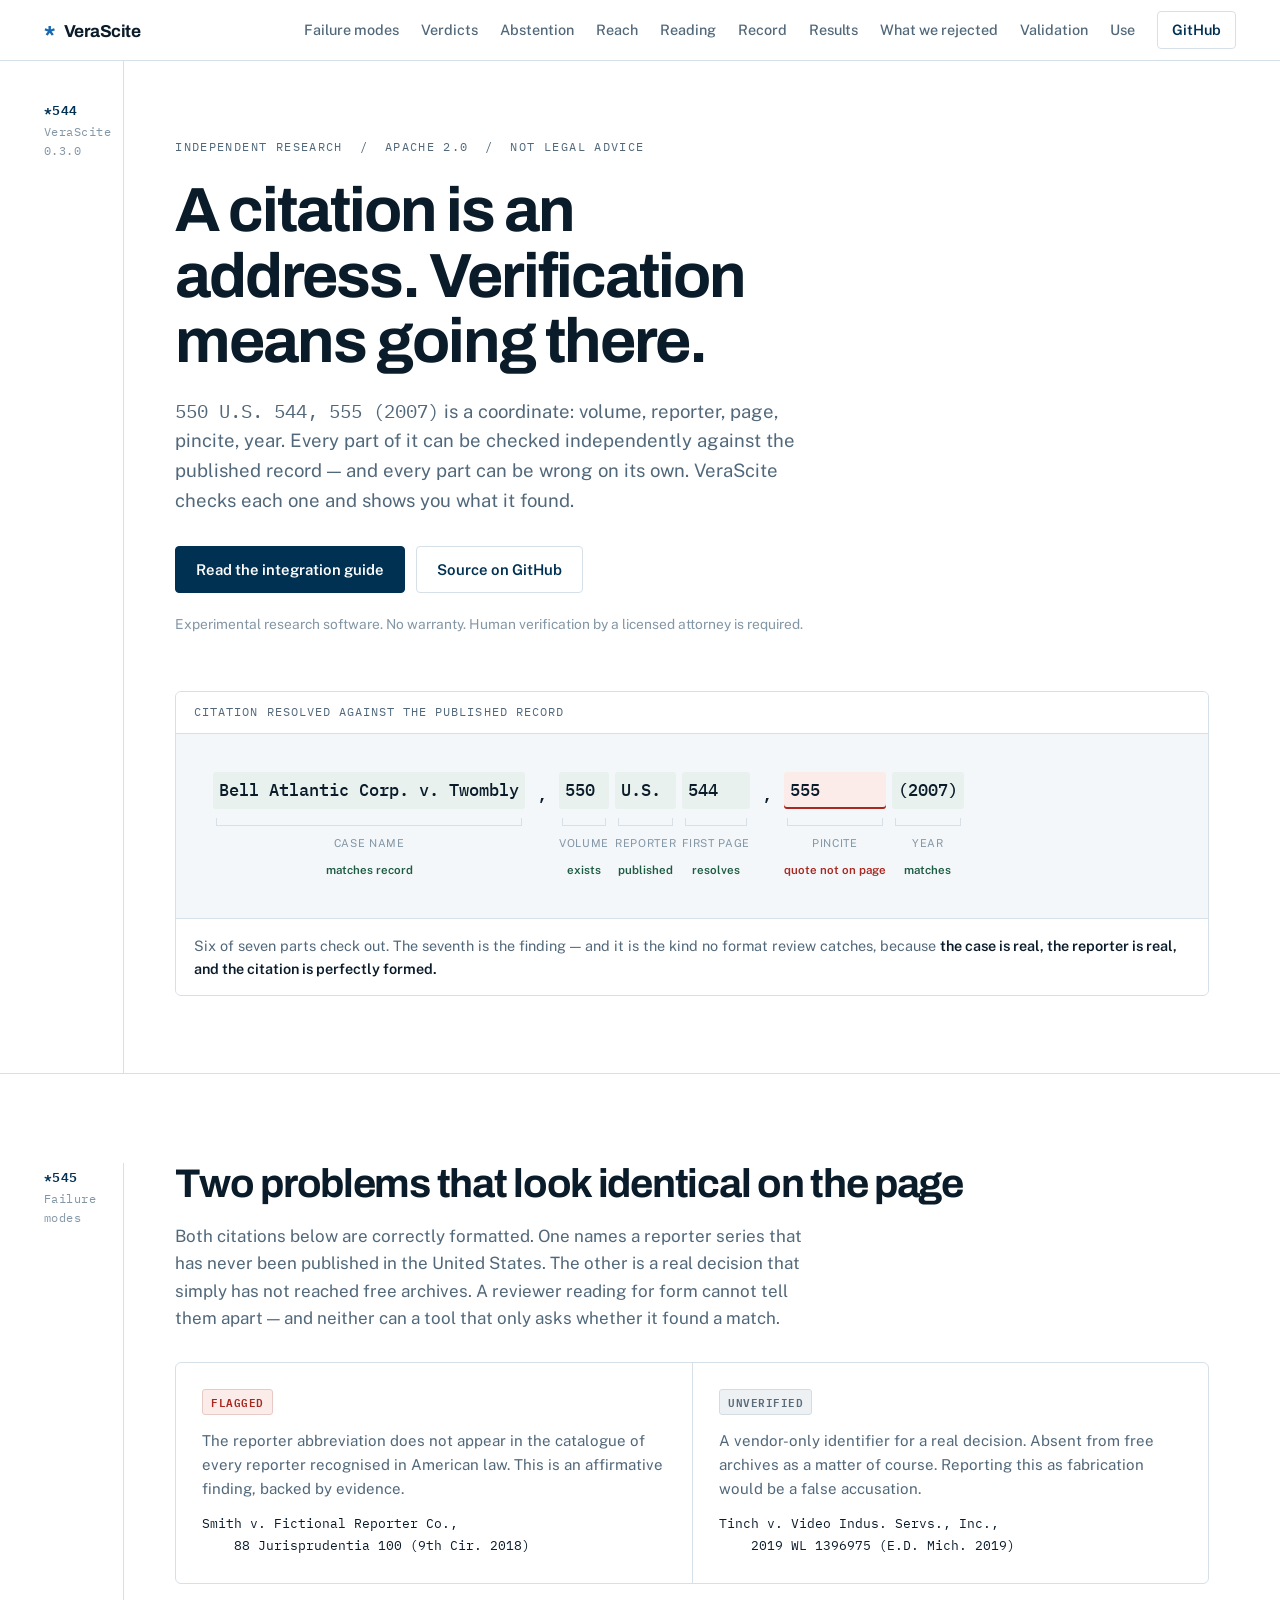
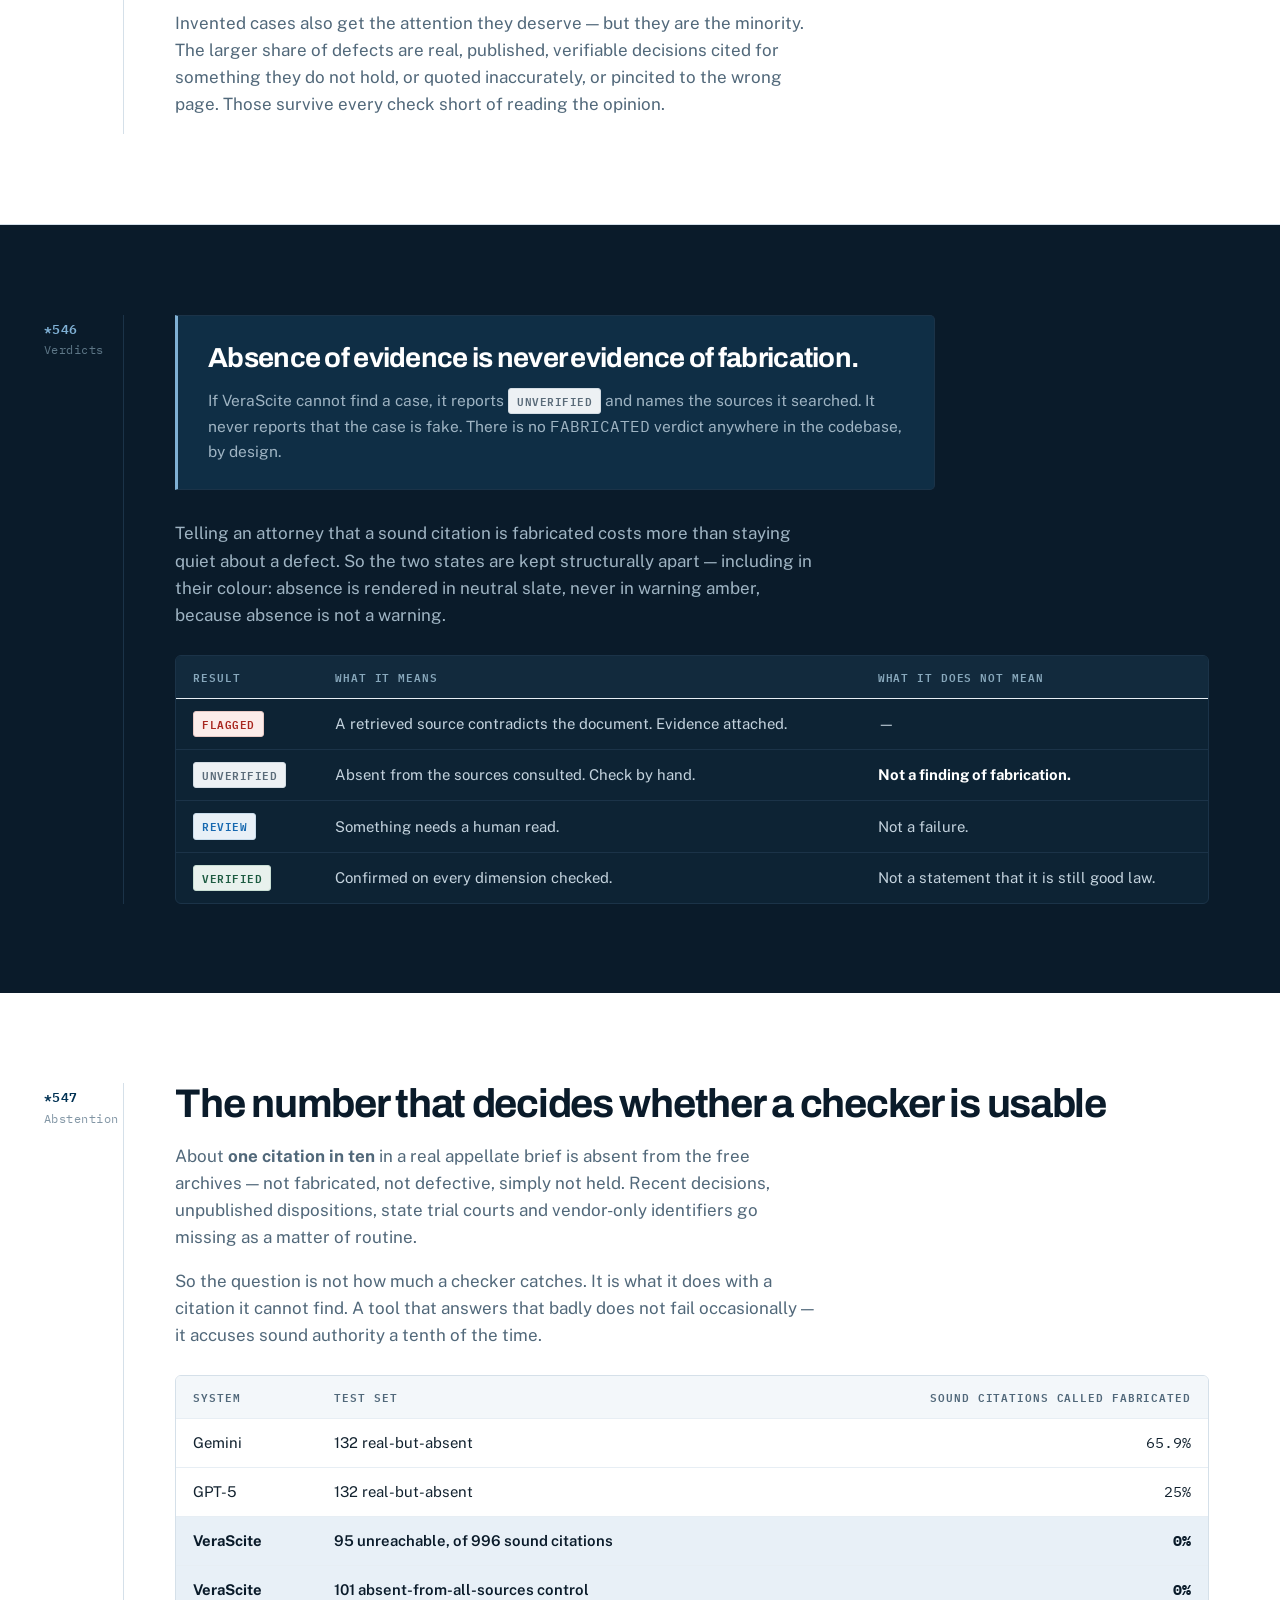
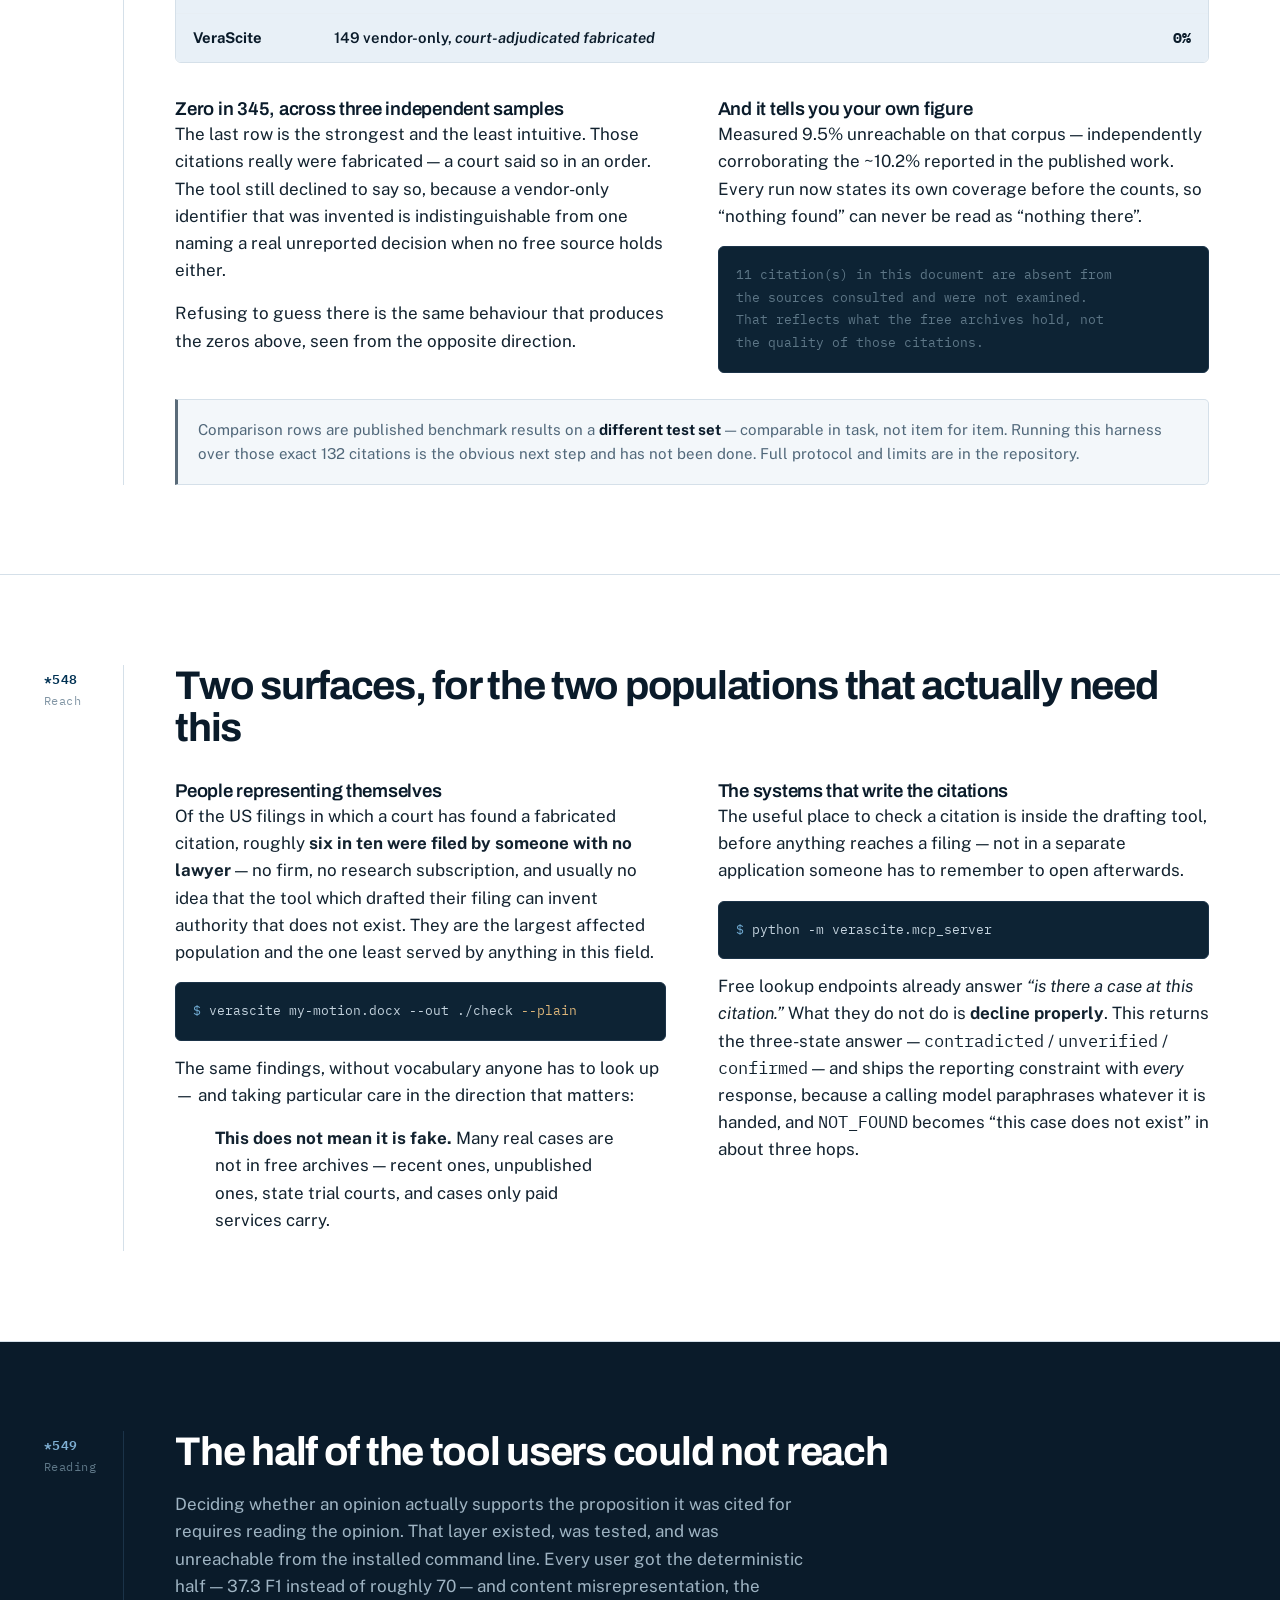
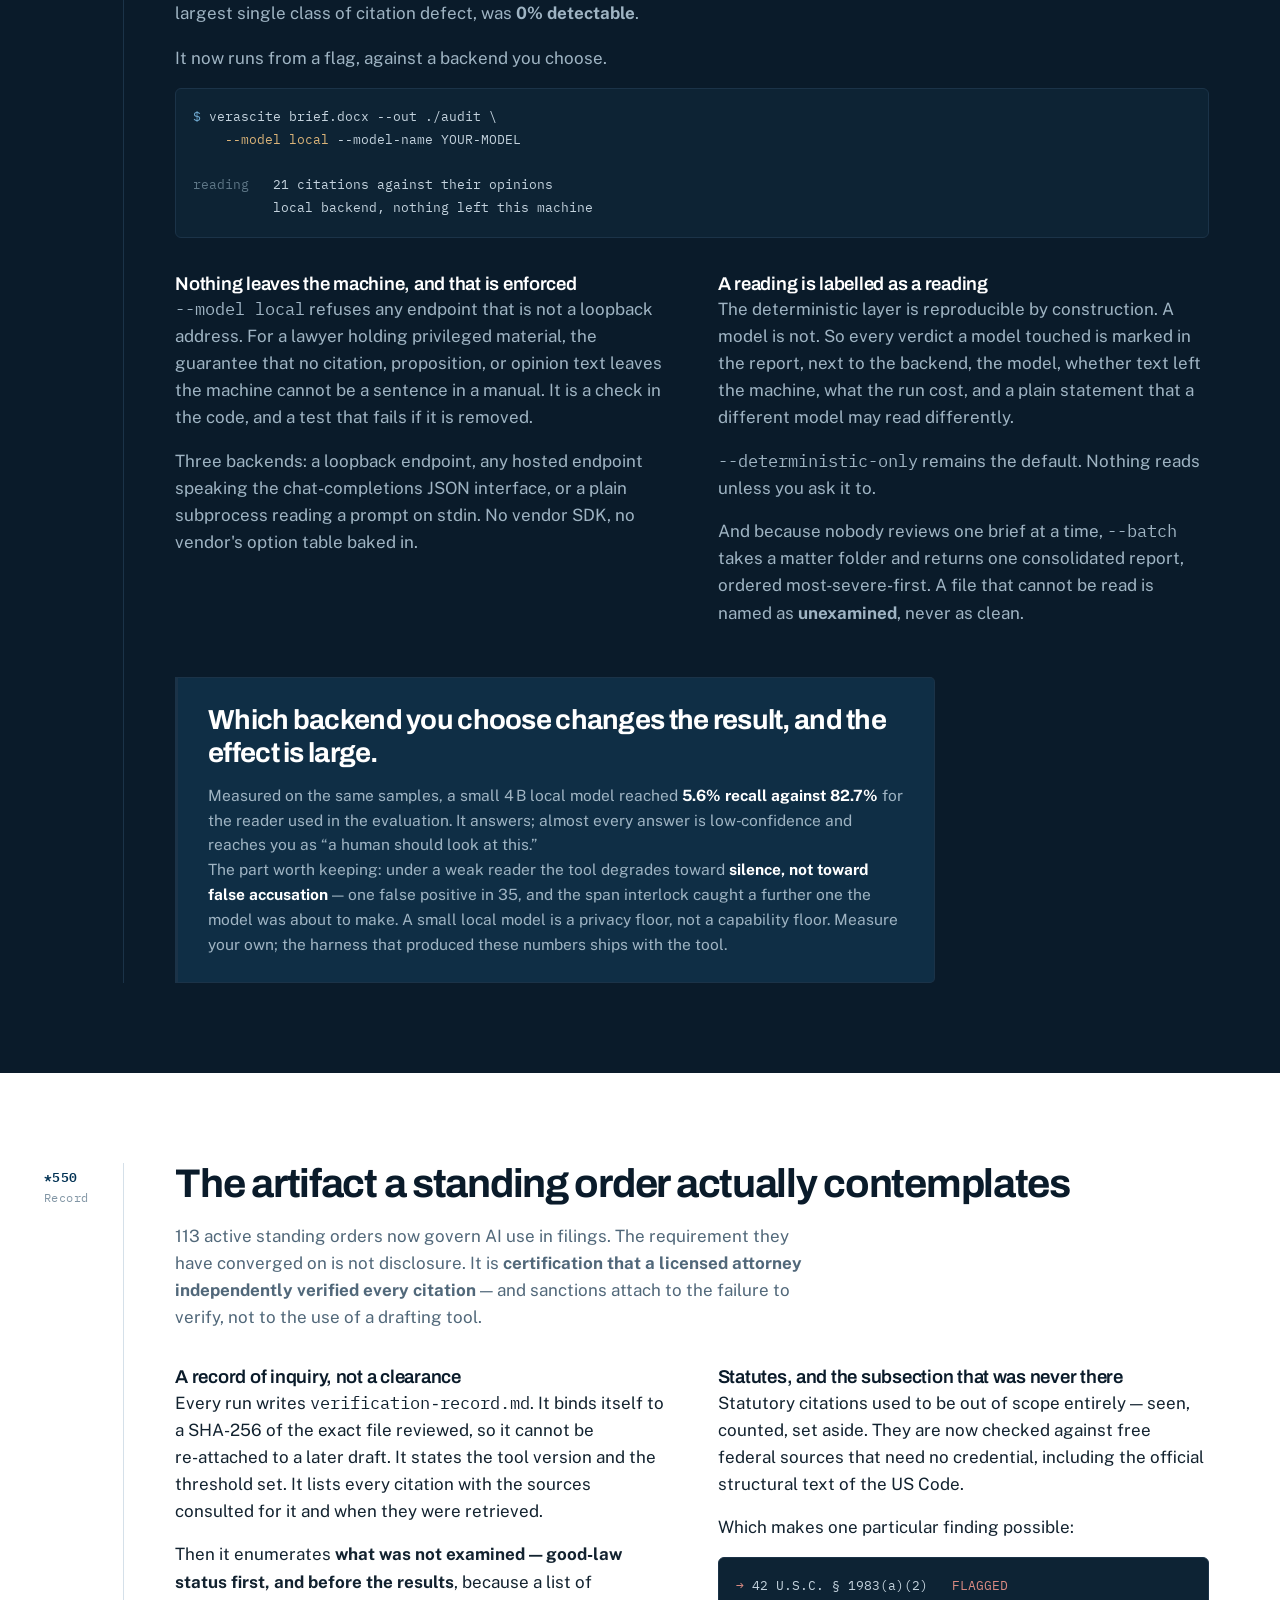
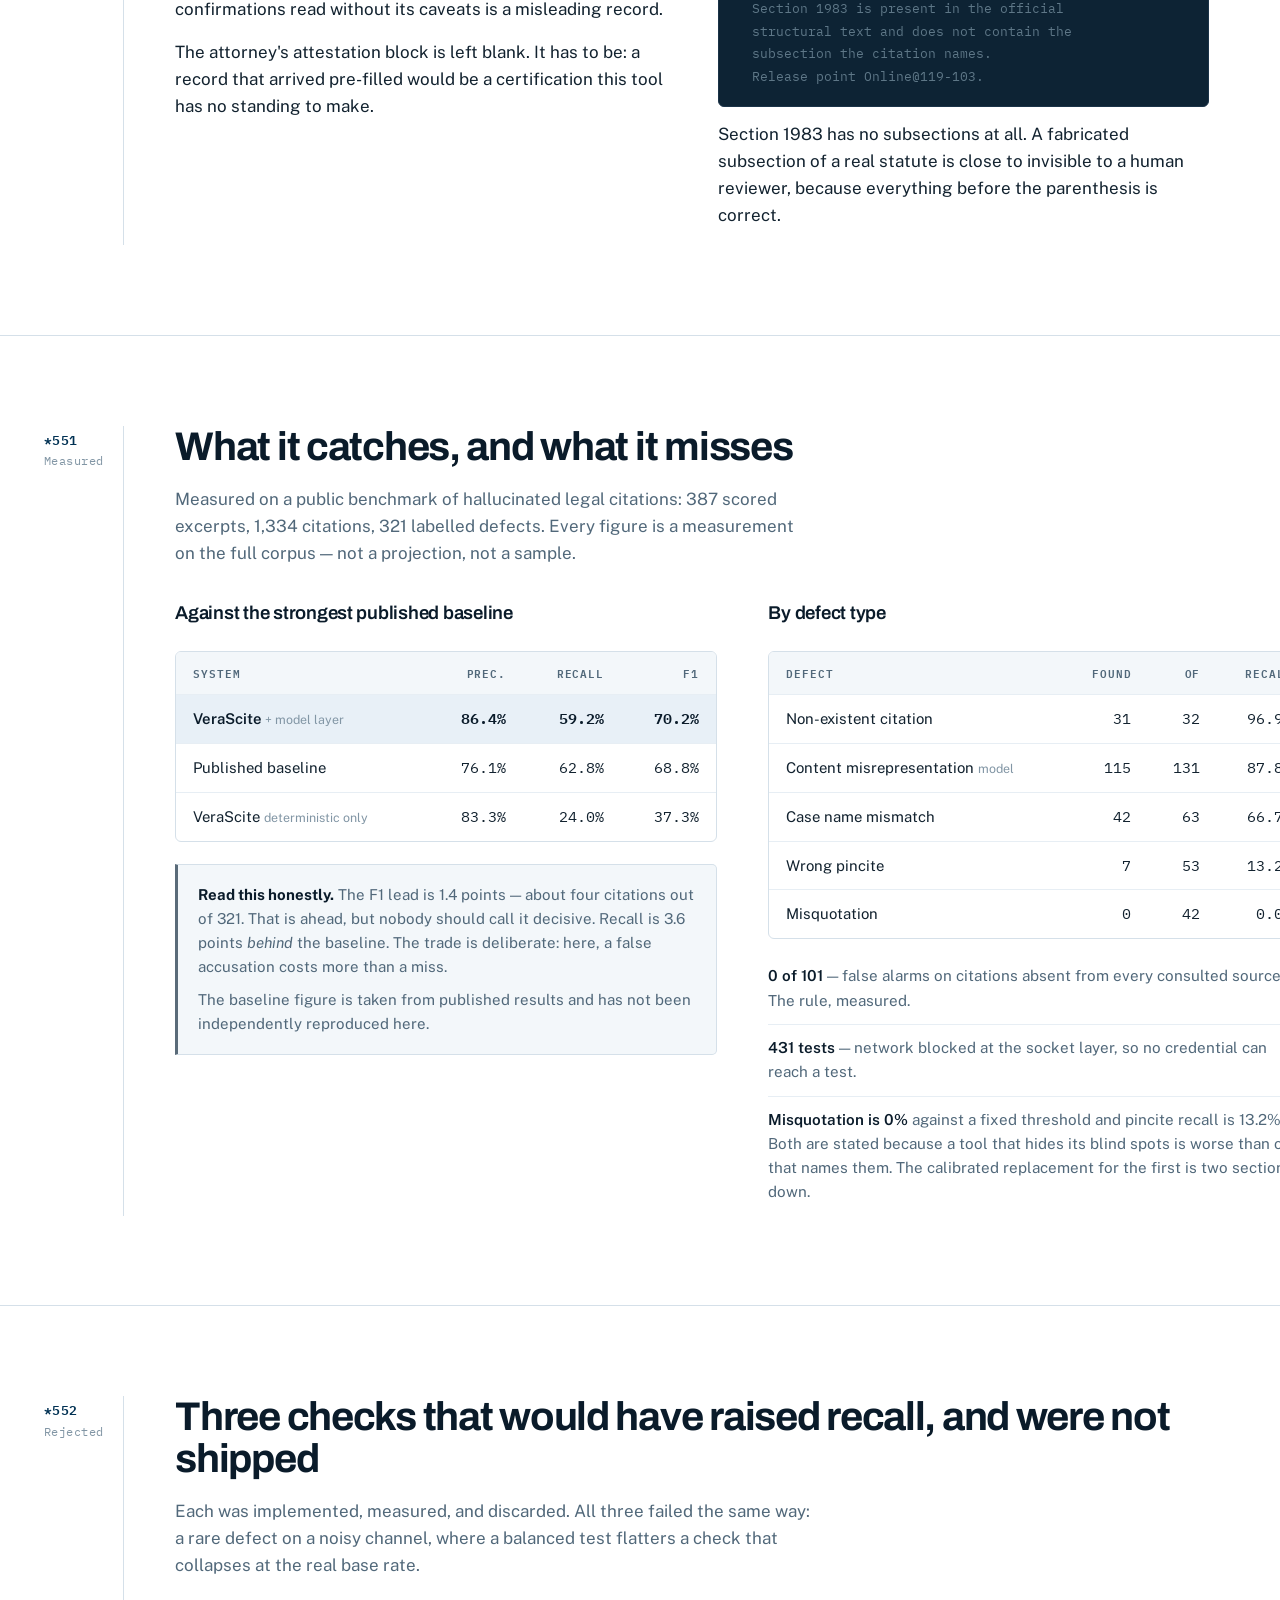
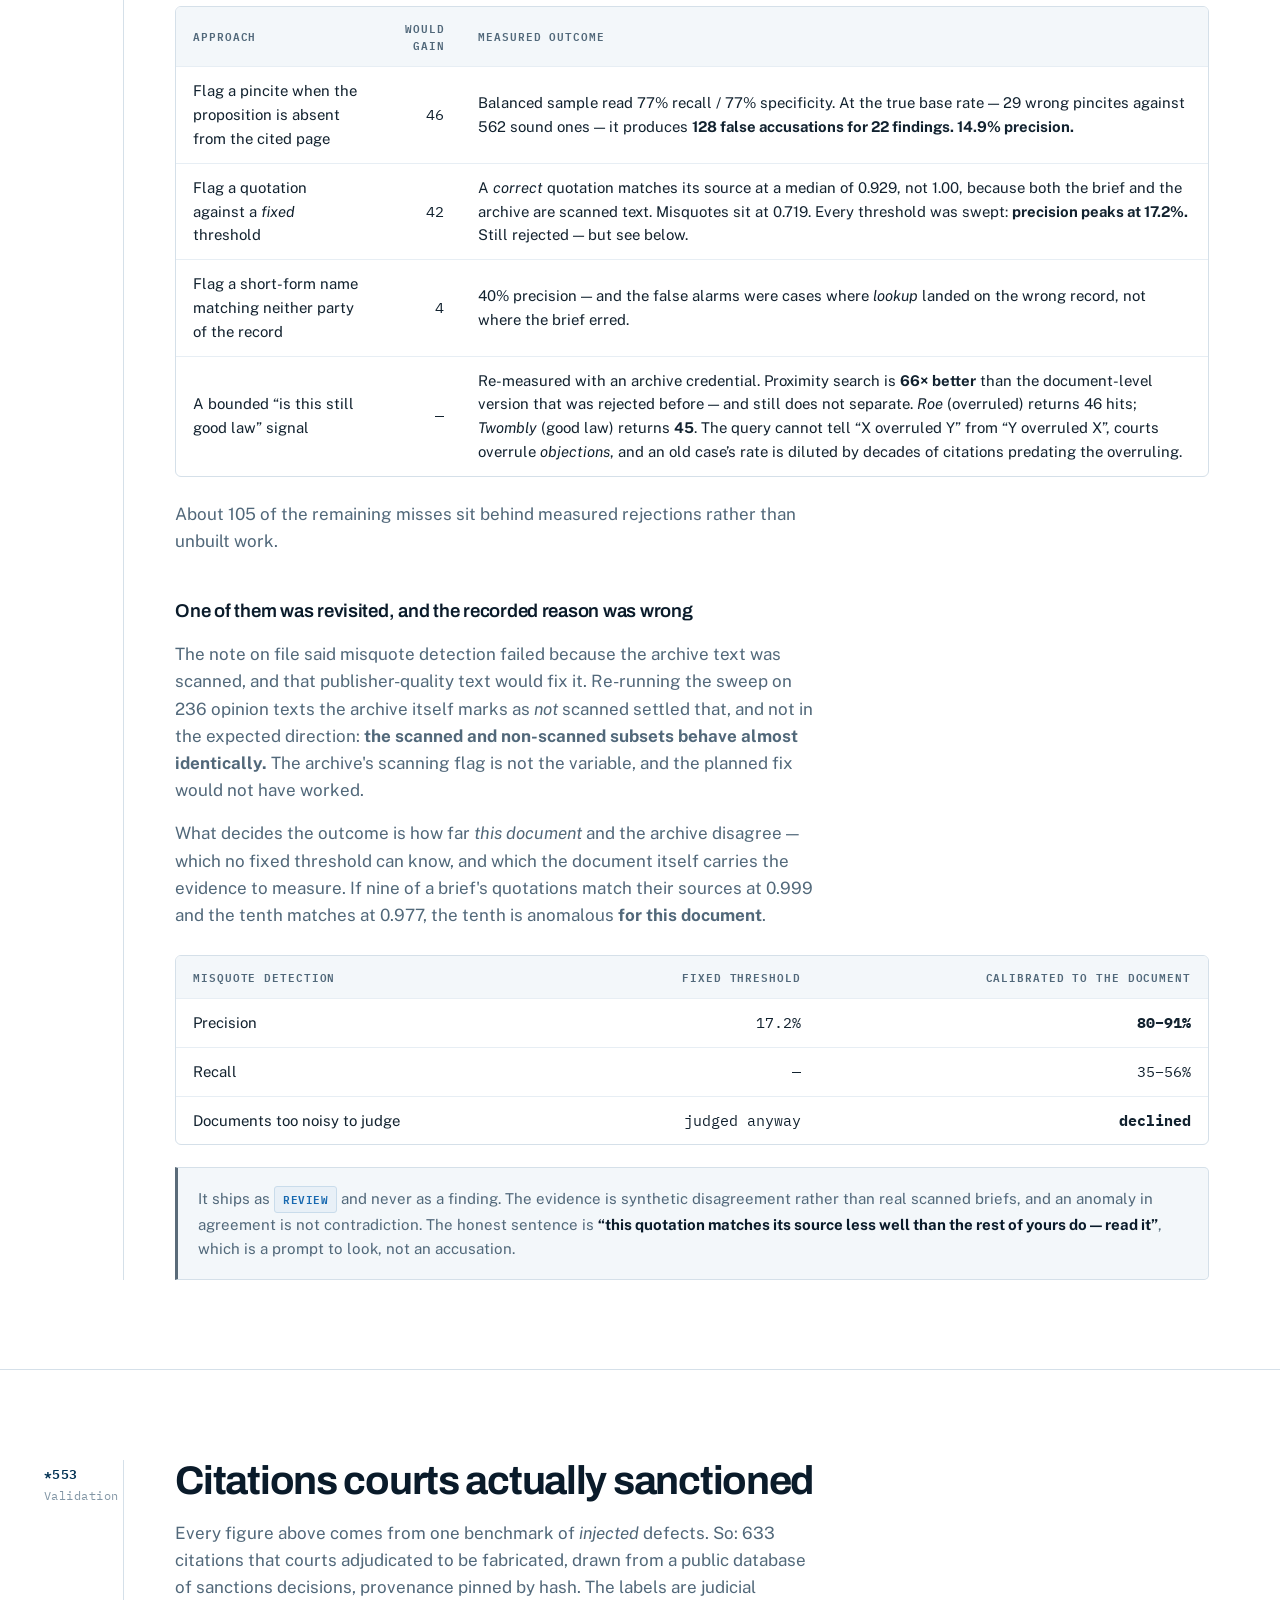
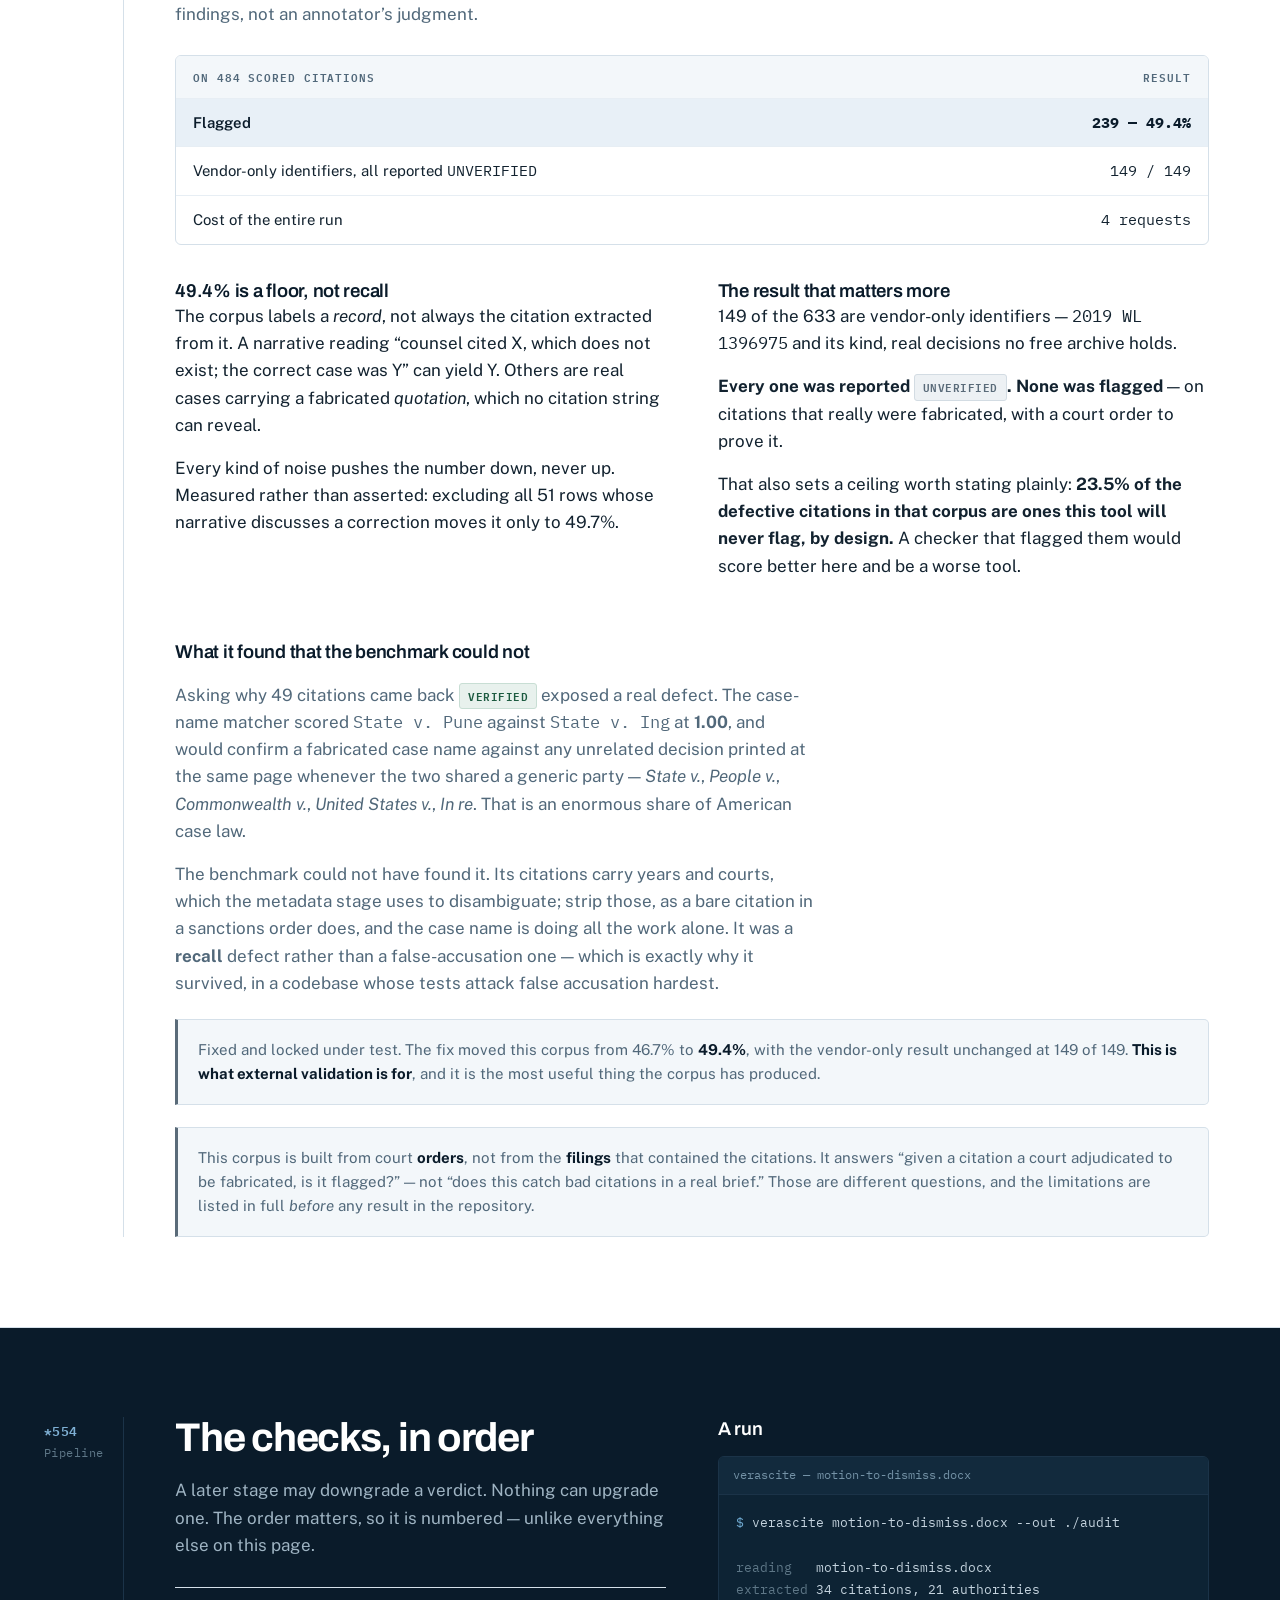
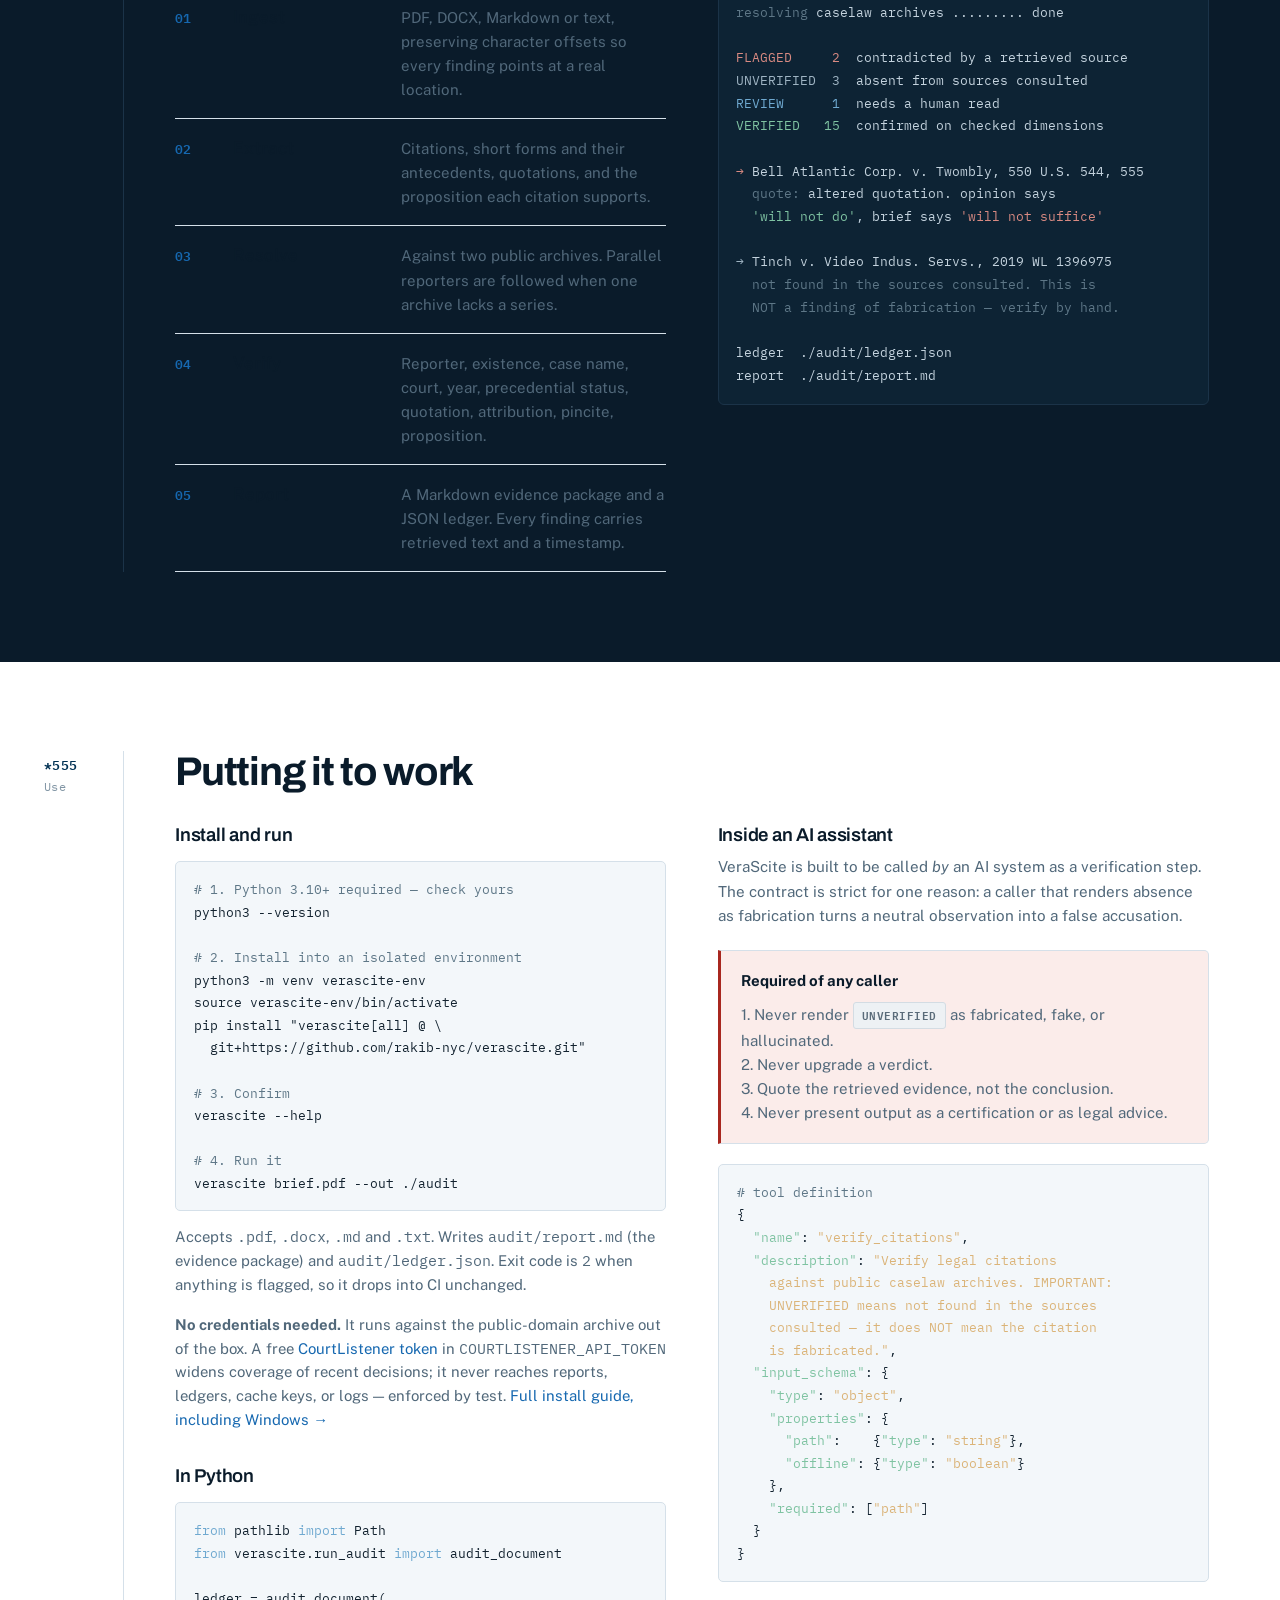
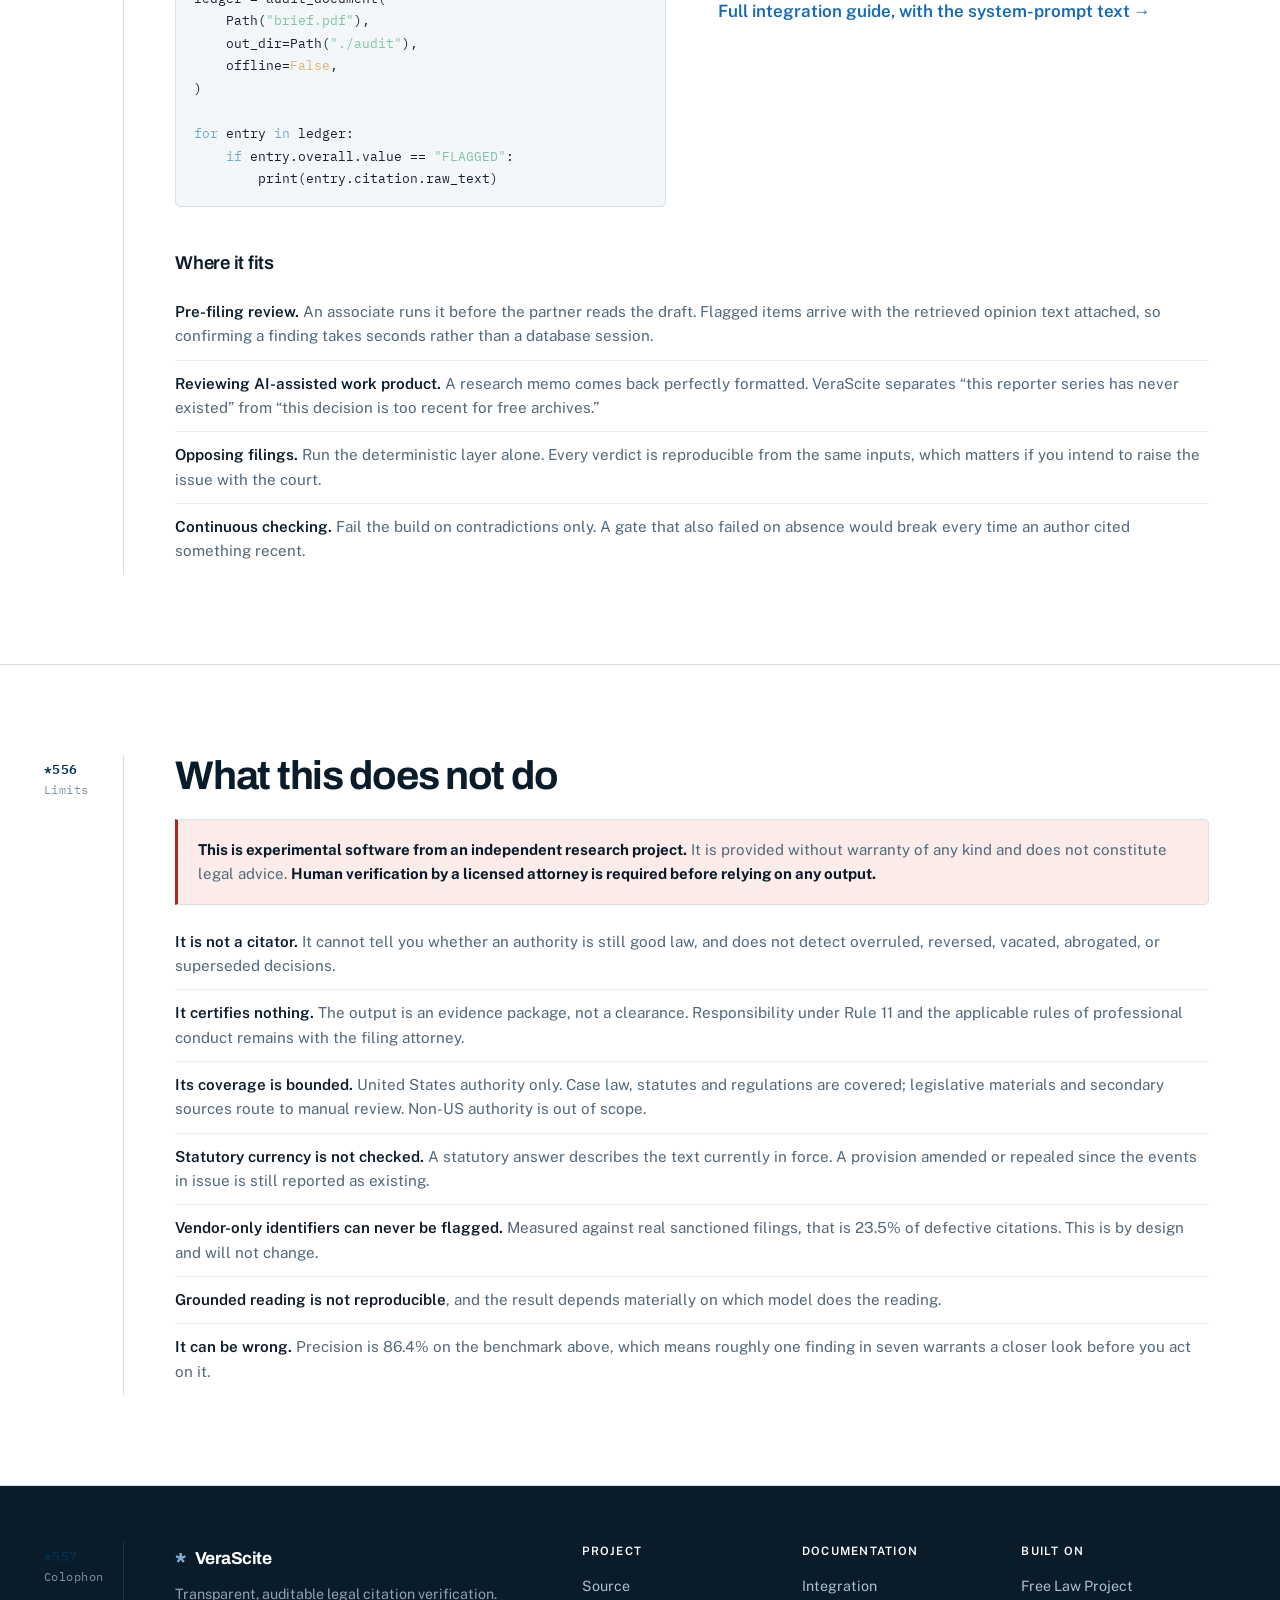
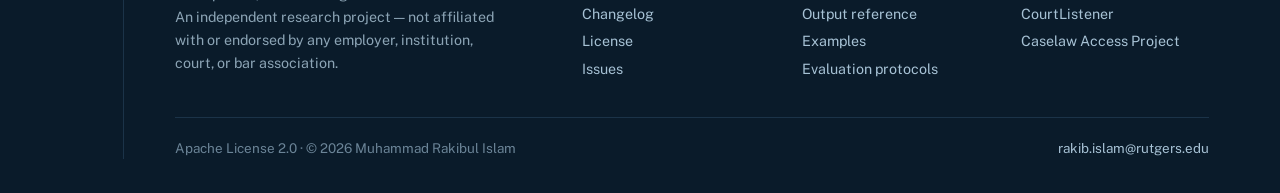
==== commit 7a6195c7: "v0.3.0: lead with the thing nobody else does, and measure it Four research streams — practitioner fo" ====
--- a/docs/index.html
+++ b/docs/index.html
@@ -23,7 +23,7 @@
 {"@context":"https://schema.org","@type":"SoftwareApplication","name":"VeraScite",
 "applicationCategory":"DeveloperApplication","operatingSystem":"Cross-platform",
 "description":"Open-source legal citation verification. Detects fabricated, misattributed, and misrepresented case citations in legal briefs and AI-generated legal writing.",
-"softwareVersion":"0.2.5","license":"https://www.apache.org/licenses/LICENSE-2.0",
+"softwareVersion":"0.3.0","license":"https://www.apache.org/licenses/LICENSE-2.0",
 "author":{"@type":"Person","name":"Muhammad Rakibul Islam","email":"rakib.islam@rutgers.edu"},
 "offers":{"@type":"Offer","price":"0","priceCurrency":"USD"},
 "codeRepository":"https://github.com/rakib-nyc/verascite","programmingLanguage":"Python"}
@@ -244,6 +244,8 @@
   <div class="nl">
     <a href="#failure">Failure modes</a>
     <a href="#verdicts">Verdicts</a>
+    <a href="#abstain">Abstention</a>
+    <a href="#reach">Reach</a>
     <a href="#reading">Reading</a>
     <a href="#record">Record</a>
     <a href="#results">Results</a>
@@ -260,7 +262,7 @@
 <!-- ===== HERO ===== -->
 <section class="hero">
   <div class="sheet">
-    <div class="rail"><div class="mark"><b>*544</b>VeraScite 0.2.5</div></div>
+    <div class="rail"><div class="mark"><b>*544</b>VeraScite 0.3.0</div></div>
     <div class="body">
       <div class="kicker">Independent research &nbsp;/&nbsp; Apache 2.0 &nbsp;/&nbsp; not legal advice</div>
       <h1>A citation is an address. Verification means going there.</h1>
@@ -379,10 +381,120 @@
   </div>
 </section>
 
+<!-- ===== THE ABSTENTION RESULT ===== -->
+<section id="abstain" class="pad">
+  <div class="sheet">
+    <div class="rail"><div class="mark"><b>*547</b>Abstention</div></div>
+    <div class="body">
+      <h2>The number that decides whether a checker is usable</h2>
+      <p class="lede">
+        About <b>one citation in ten</b> in a real appellate brief is absent from the free
+        archives &mdash; not fabricated, not defective, simply not held. Recent decisions,
+        unpublished dispositions, state trial courts and vendor-only identifiers go missing as
+        a matter of routine.
+      </p>
+      <p class="lede" style="margin-top:16px">
+        So the question is not how much a checker catches. It is what it does with a citation
+        it cannot find. A tool that answers that badly does not fail occasionally &mdash; it
+        accuses sound authority a tenth of the time.
+      </p>
+
+      <div class="tw">
+        <table>
+          <thead><tr><th>System</th><th>Test set</th><th class="num">Sound citations called fabricated</th></tr></thead>
+          <tbody>
+            <tr><td>Gemini</td><td>132 real-but-absent</td><td class="num">65.9%</td></tr>
+            <tr><td>GPT-5</td><td>132 real-but-absent</td><td class="num">25%</td></tr>
+            <tr class="mine"><td><b>VeraScite</b></td><td>95 unreachable, of 996 sound citations</td><td class="num"><b>0%</b></td></tr>
+            <tr class="mine"><td><b>VeraScite</b></td><td>101 absent-from-all-sources control</td><td class="num"><b>0%</b></td></tr>
+            <tr class="mine"><td><b>VeraScite</b></td><td>149 vendor-only, <em>court-adjudicated fabricated</em></td><td class="num"><b>0%</b></td></tr>
+          </tbody>
+        </table>
+      </div>
+
+      <div class="two" style="margin-top:34px">
+        <div>
+          <h3>Zero in 345, across three independent samples</h3>
+          <p>The last row is the strongest and the least intuitive. Those citations really were
+          fabricated &mdash; a court said so in an order. The tool still declined to say so,
+          because a vendor-only identifier that was invented is indistinguishable from one
+          naming a real unreported decision when no free source holds either.</p>
+          <p>Refusing to guess there is the same behaviour that produces the zeros above, seen
+          from the opposite direction.</p>
+        </div>
+        <div>
+          <h3>And it tells you your own figure</h3>
+          <p>Measured 9.5% unreachable on that corpus &mdash; independently corroborating the
+          ~10.2% reported in the published work. Every run now states its own coverage before
+          the counts, so &ldquo;nothing found&rdquo; can never be read as &ldquo;nothing
+          there&rdquo;.</p>
+          <div class="term">
+            <pre><span class="tc">11 citation(s) in this document are absent from</span>
+<span class="tc">the sources consulted and were not examined.</span>
+<span class="tc">That reflects what the free archives hold, not</span>
+<span class="tc">the quality of those citations.</span></pre>
+          </div>
+        </div>
+      </div>
+      <div class="note" style="margin-top:26px">
+        <p>Comparison rows are published benchmark results on a <b>different test set</b> &mdash;
+        comparable in task, not item for item. Running this harness over those exact 132
+        citations is the obvious next step and has not been done. Full protocol and limits are
+        in the repository.</p>
+      </div>
+    </div>
+  </div>
+</section>
+
+<!-- ===== WHO THIS IS FOR ===== -->
+<section id="reach" class="pad">
+  <div class="sheet">
+    <div class="rail"><div class="mark"><b>*548</b>Reach</div></div>
+    <div class="body">
+      <h2>Two surfaces, for the two populations that actually need this</h2>
+
+      <div class="two" style="margin-top:30px">
+        <div>
+          <h3>People representing themselves</h3>
+          <p>Of the US filings in which a court has found a fabricated citation, roughly
+          <b>six in ten were filed by someone with no lawyer</b> &mdash; no firm, no research
+          subscription, and usually no idea that the tool which drafted their filing can invent
+          authority that does not exist. They are the largest affected population and the one
+          least served by anything in this field.</p>
+          <div class="term">
+            <pre><span class="tk">$</span> verascite my-motion.docx --out ./check <span class="ty">--plain</span></pre>
+          </div>
+          <p style="margin-top:14px">The same findings, without vocabulary anyone has to look
+          up &mdash; and taking particular care in the direction that matters:</p>
+          <blockquote class="quote" style="margin-top:6px"><b>This does not mean it is fake.</b>
+          Many real cases are not in free archives &mdash; recent ones, unpublished ones, state
+          trial courts, and cases only paid services carry.</blockquote>
+        </div>
+        <div>
+          <h3>The systems that write the citations</h3>
+          <p>The useful place to check a citation is inside the drafting tool, before anything
+          reaches a filing &mdash; not in a separate application someone has to remember to
+          open afterwards.</p>
+          <div class="term">
+            <pre><span class="tk">$</span> python -m verascite.mcp_server</pre>
+          </div>
+          <p style="margin-top:14px">Free lookup endpoints already answer <em>&ldquo;is there a
+          case at this citation.&rdquo;</em> What they do not do is <b>decline properly</b>.
+          This returns the three-state answer &mdash; <code class="mono">contradicted</code> /
+          <code class="mono">unverified</code> / <code class="mono">confirmed</code> &mdash; and
+          ships the reporting constraint with <em>every</em> response, because a calling model
+          paraphrases whatever it is handed, and <code class="mono">NOT_FOUND</code> becomes
+          &ldquo;this case does not exist&rdquo; in about three hops.</p>
+        </div>
+      </div>
+    </div>
+  </div>
+</section>
+
 <!-- ===== NEW IN 0.2.0: THE HALF THAT WAS UNREACHABLE ===== -->
 <section id="reading" class="dark pad">
   <div class="sheet">
-    <div class="rail"><div class="mark"><b>*547</b>Reading</div></div>
+    <div class="rail"><div class="mark"><b>*549</b>Reading</div></div>
     <div class="body">
       <h2>The half of the tool users could not reach</h2>
       <p class="lede">
@@ -447,7 +559,7 @@
 <!-- ===== RECORD + STATUTES ===== -->
 <section id="record" class="pad">
   <div class="sheet">
-    <div class="rail"><div class="mark"><b>*548</b>Record</div></div>
+    <div class="rail"><div class="mark"><b>*550</b>Record</div></div>
     <div class="body">
       <h2>The artifact a standing order actually contemplates</h2>
       <p class="lede">
@@ -495,7 +607,7 @@
 <!-- ===== MEASURED ===== -->
 <section id="results" class="pad">
   <div class="sheet">
-    <div class="rail"><div class="mark"><b>*549</b>Measured</div></div>
+    <div class="rail"><div class="mark"><b>*551</b>Measured</div></div>
     <div class="body">
       <h2>What it catches, and what it misses</h2>
       <p class="lede">
@@ -553,7 +665,7 @@
 <!-- ===== REJECTED ===== -->
 <section id="rejected" class="pad">
   <div class="sheet">
-    <div class="rail"><div class="mark"><b>*550</b>Rejected</div></div>
+    <div class="rail"><div class="mark"><b>*552</b>Rejected</div></div>
     <div class="body">
       <h2>Three checks that would have raised recall, and were not shipped</h2>
       <p class="lede">
@@ -644,7 +756,7 @@
 <!-- ===== EXTERNAL VALIDATION ===== -->
 <section id="external" class="pad">
   <div class="sheet">
-    <div class="rail"><div class="mark"><b>*551</b>Validation</div></div>
+    <div class="rail"><div class="mark"><b>*553</b>Validation</div></div>
     <div class="body">
       <h2>Citations courts actually sanctioned</h2>
       <p class="lede">
@@ -725,7 +837,7 @@
 <!-- ===== PIPELINE + RUN ===== -->
 <section class="dark pad">
   <div class="sheet">
-    <div class="rail"><div class="mark"><b>*552</b>Pipeline</div></div>
+    <div class="rail"><div class="mark"><b>*554</b>Pipeline</div></div>
     <div class="body">
       <div class="two">
         <div>
@@ -777,7 +889,7 @@
 <!-- ===== USE ===== -->
 <section id="use" class="pad">
   <div class="sheet">
-    <div class="rail"><div class="mark"><b>*553</b>Use</div></div>
+    <div class="rail"><div class="mark"><b>*555</b>Use</div></div>
     <div class="body">
       <h2>Putting it to work</h2>
       <div class="two" style="margin-top:30px">
@@ -878,7 +990,7 @@
 <!-- ===== LIMITS ===== -->
 <section class="pad">
   <div class="sheet">
-    <div class="rail"><div class="mark"><b>*554</b>Limits</div></div>
+    <div class="rail"><div class="mark"><b>*556</b>Limits</div></div>
     <div class="body">
       <h2>What this does not do</h2>
       <div class="note stop" style="margin-top:22px">
@@ -904,7 +1016,7 @@
 
 <footer>
   <div class="sheet">
-    <div class="rail"><div class="mark"><b>*555</b>Colophon</div></div>
+    <div class="rail"><div class="mark"><b>*557</b>Colophon</div></div>
     <div class="body">
       <div class="fg">
         <div>
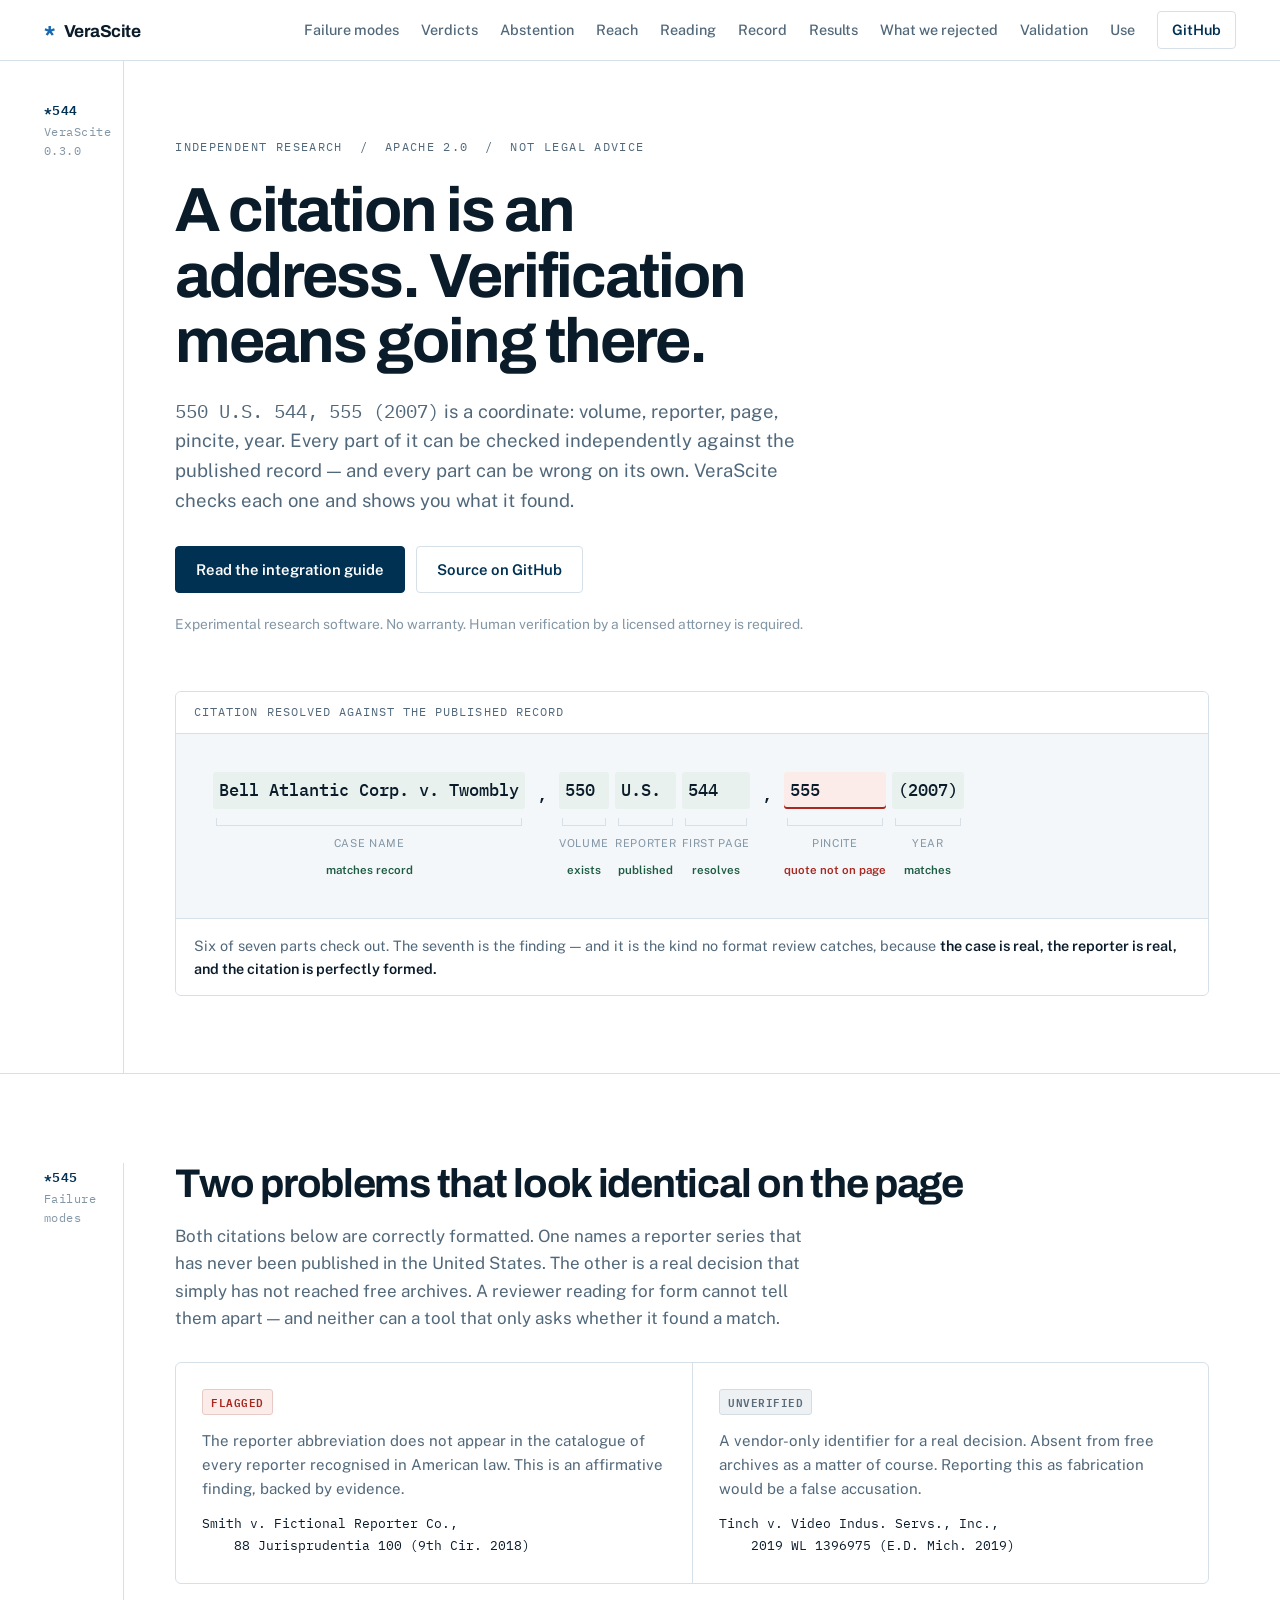
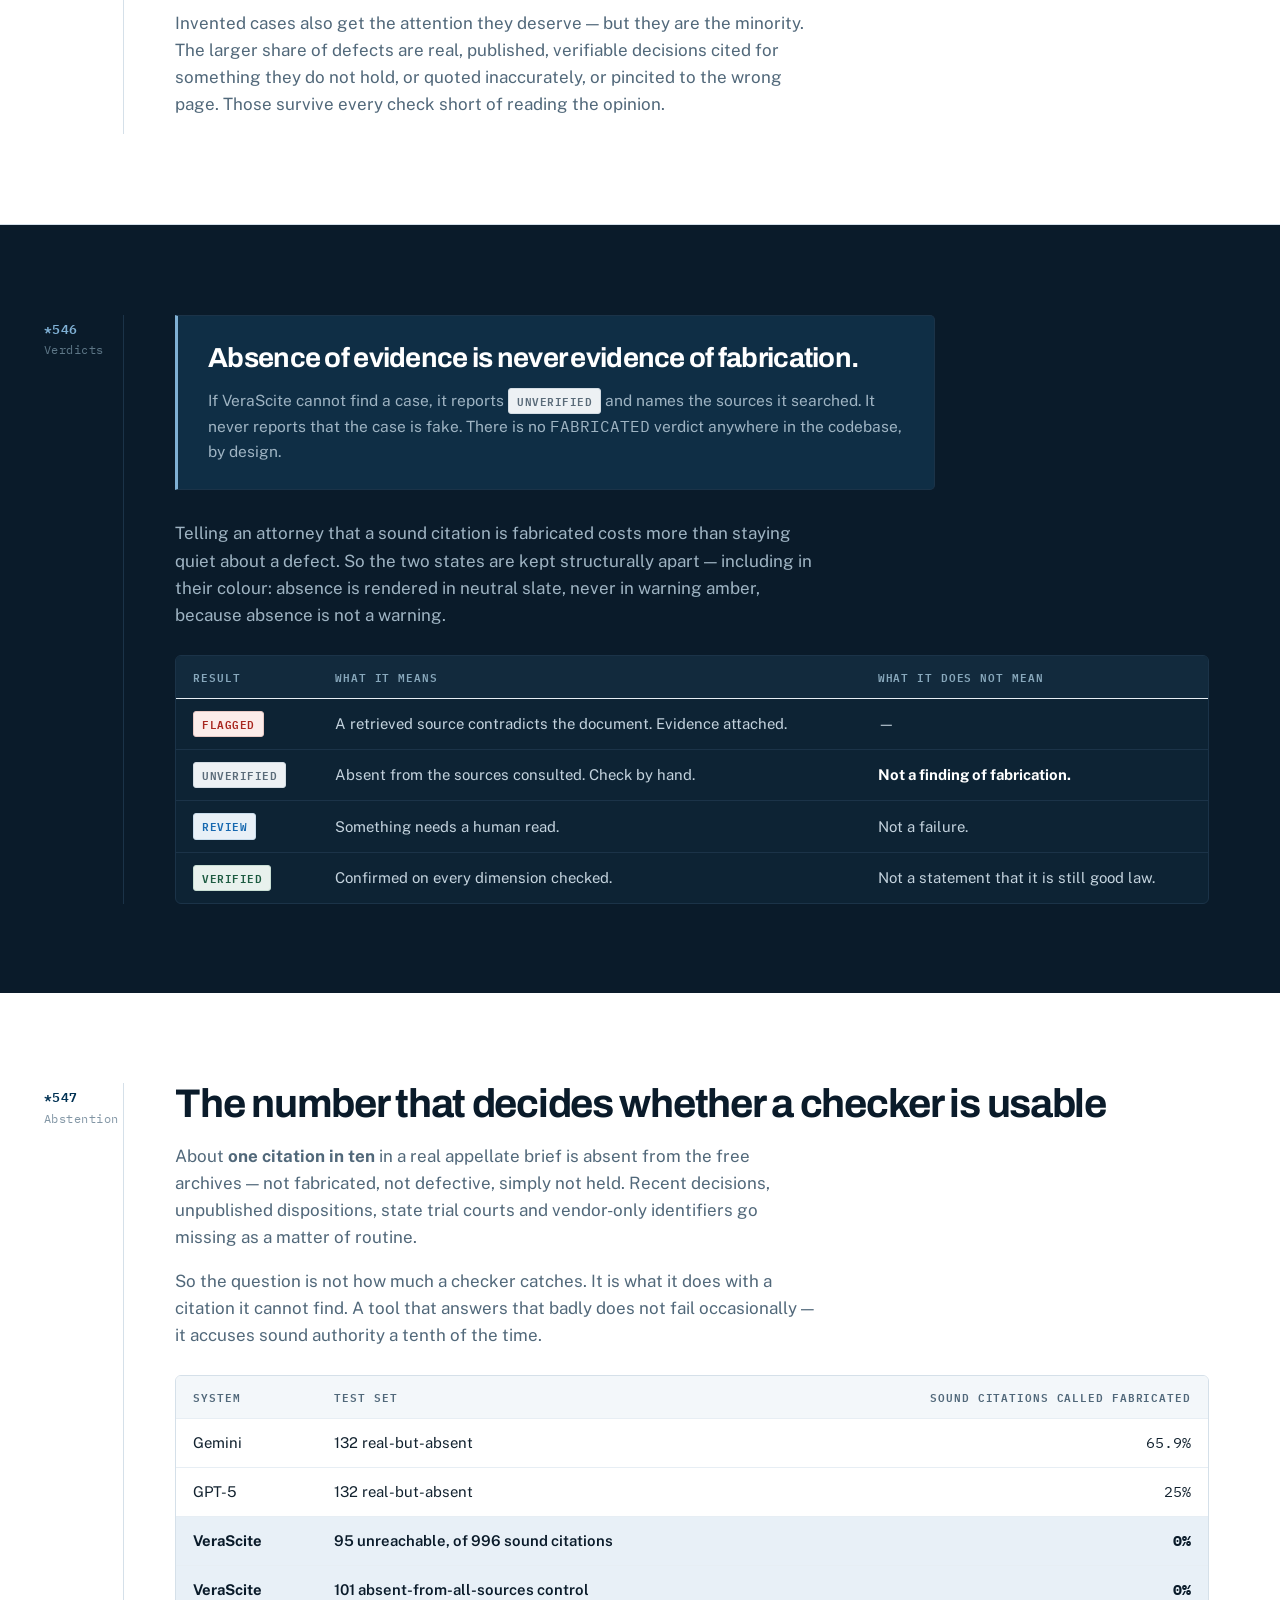
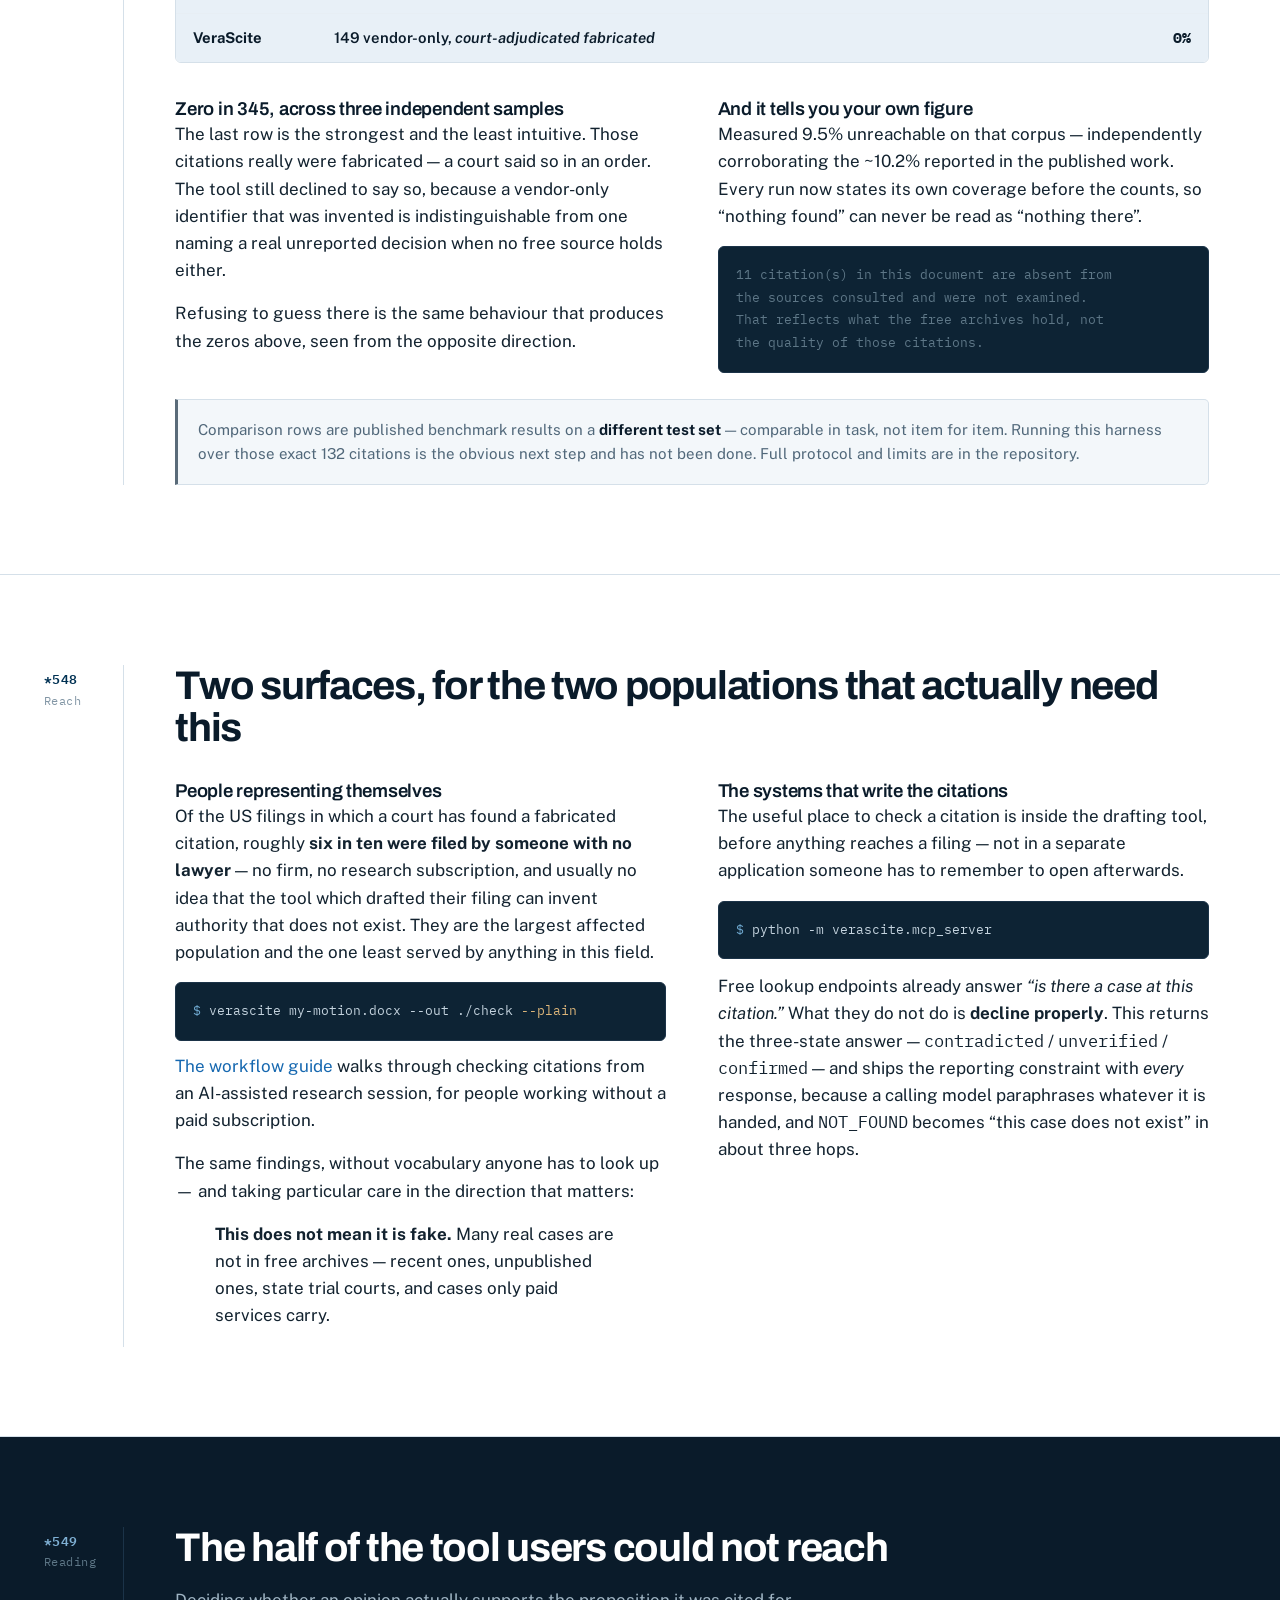
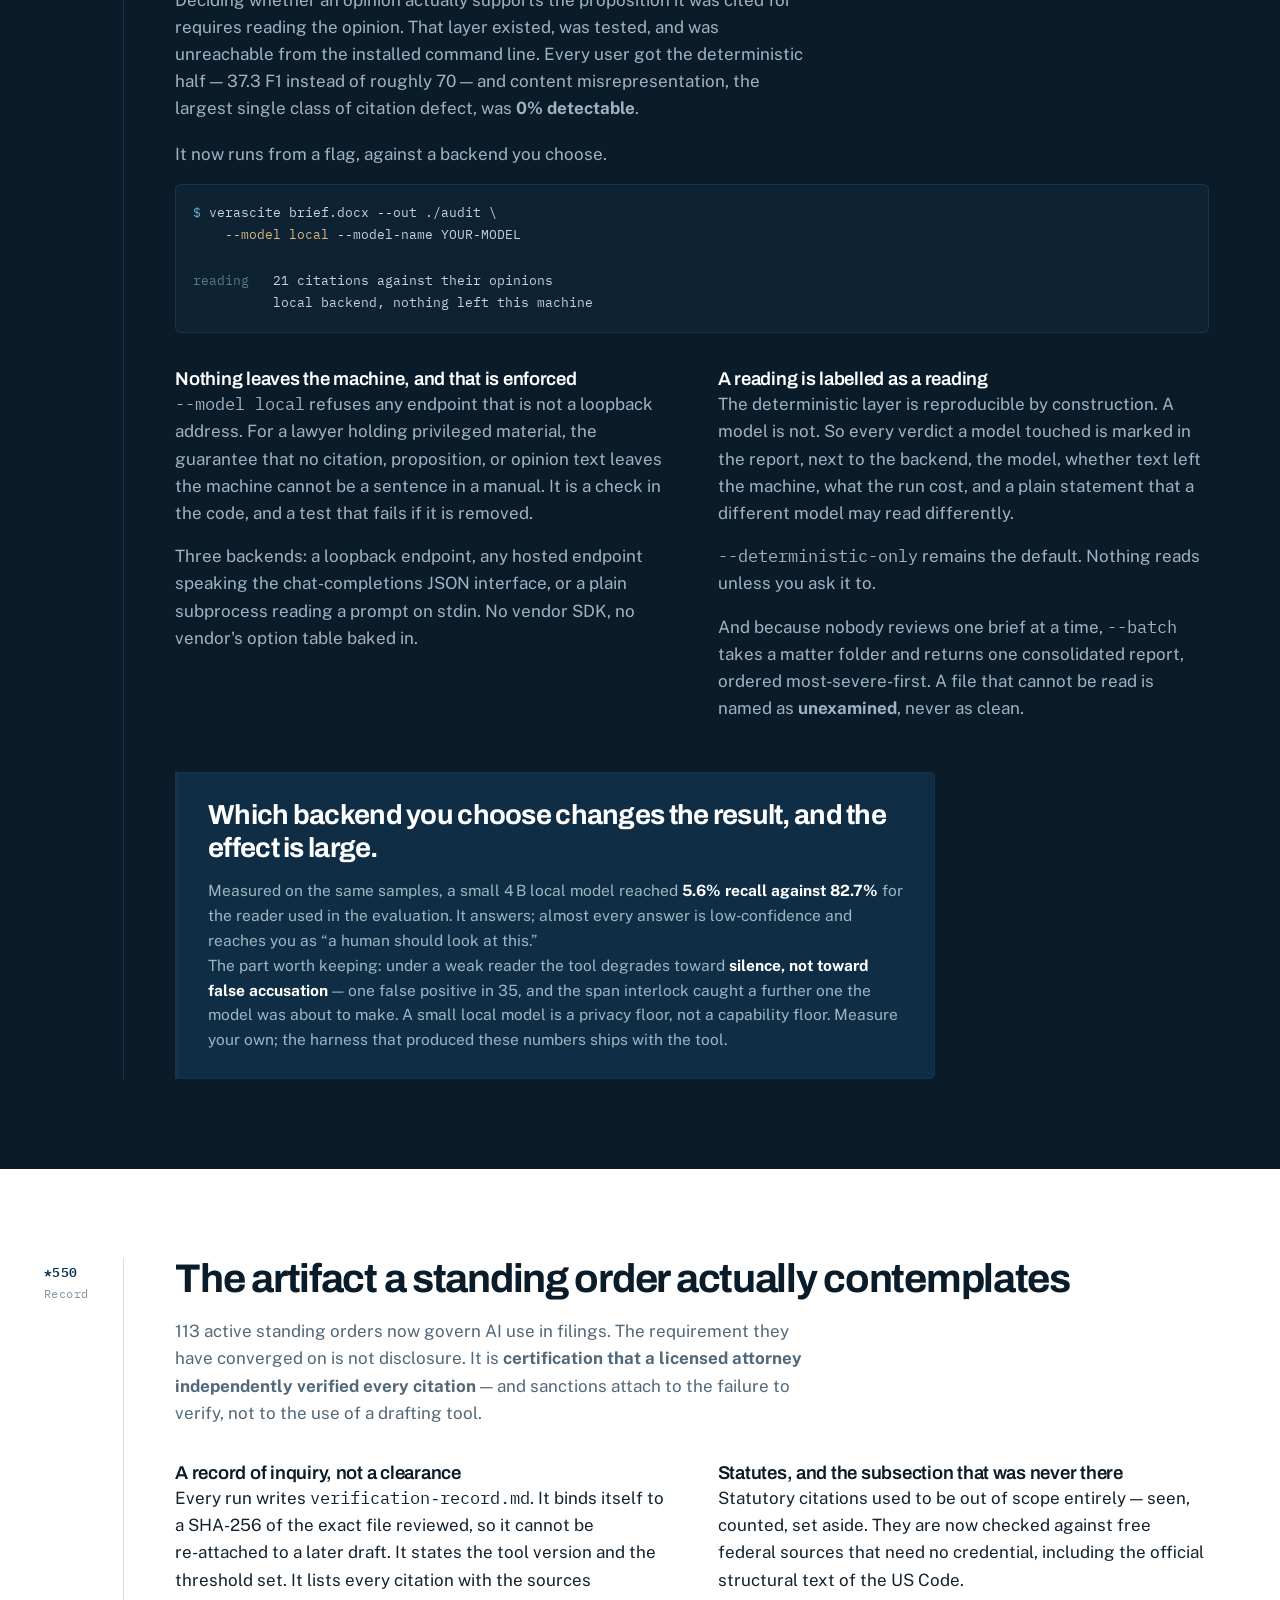
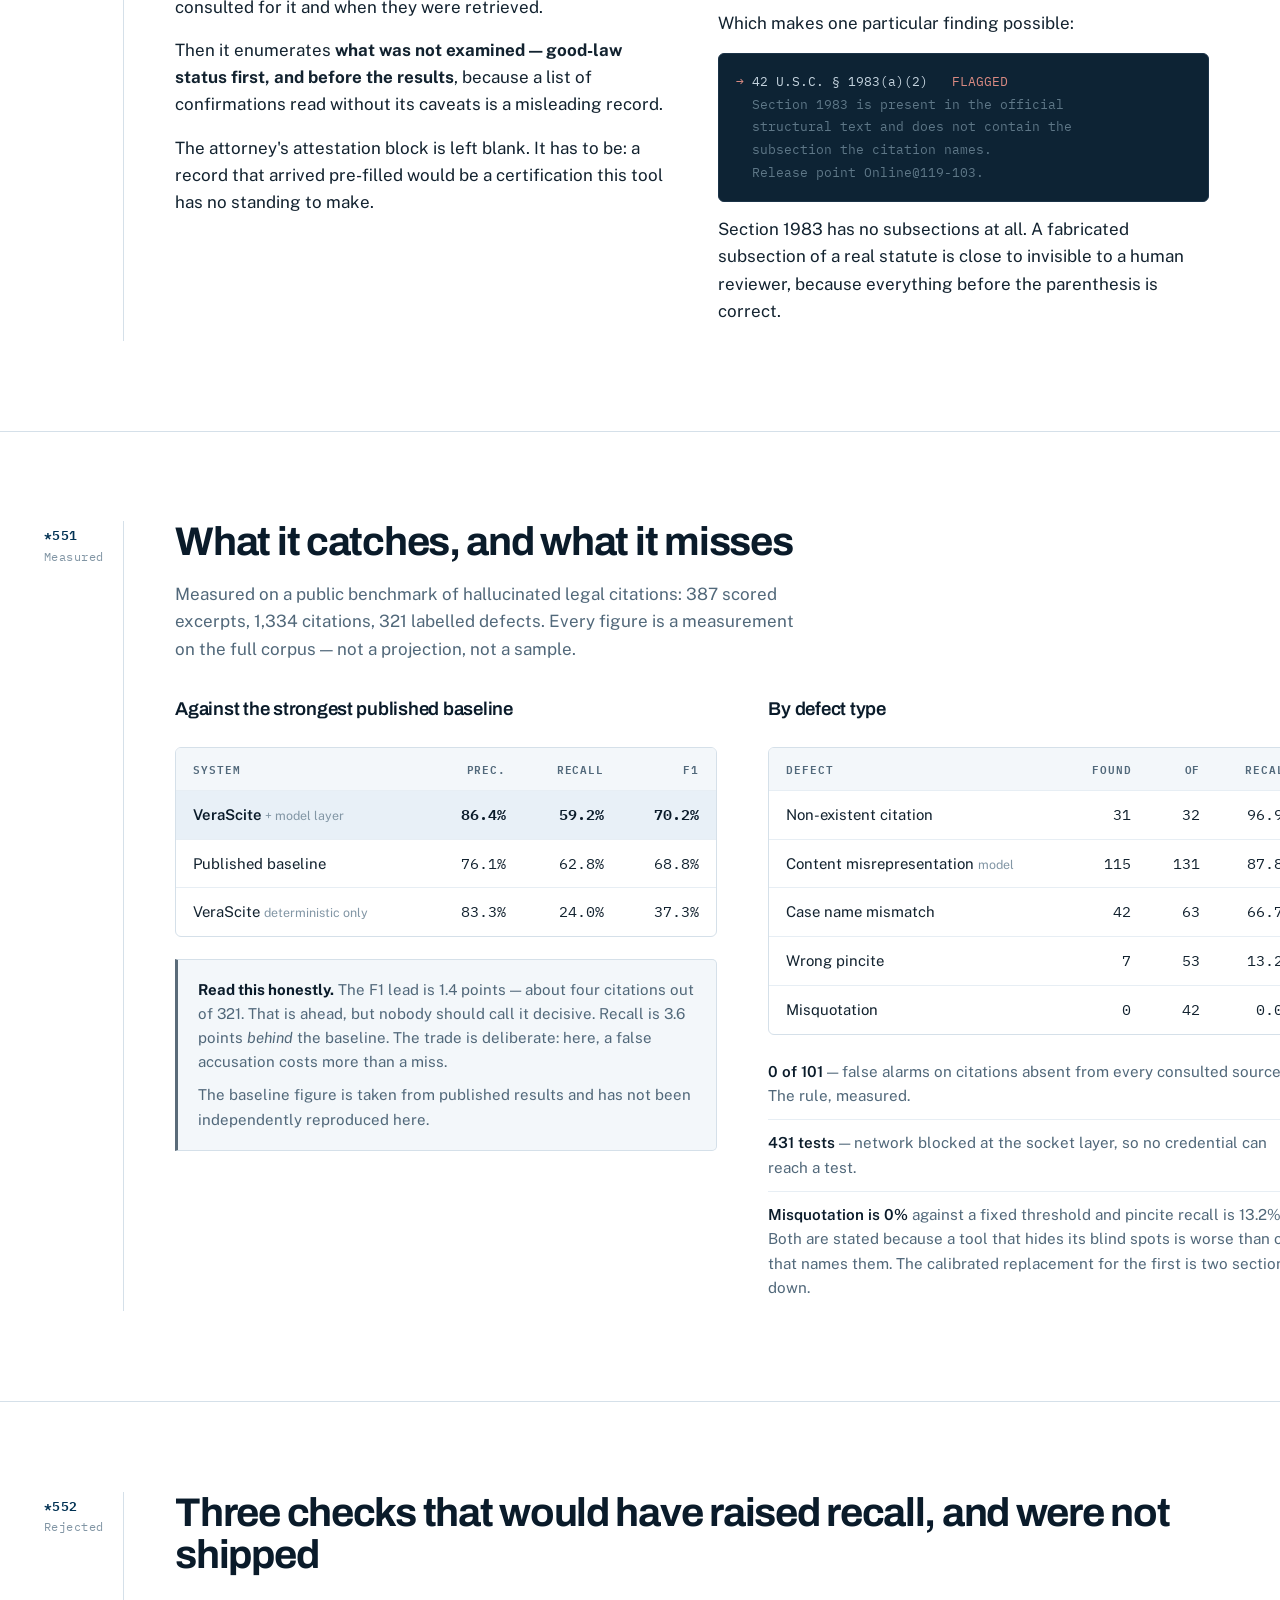
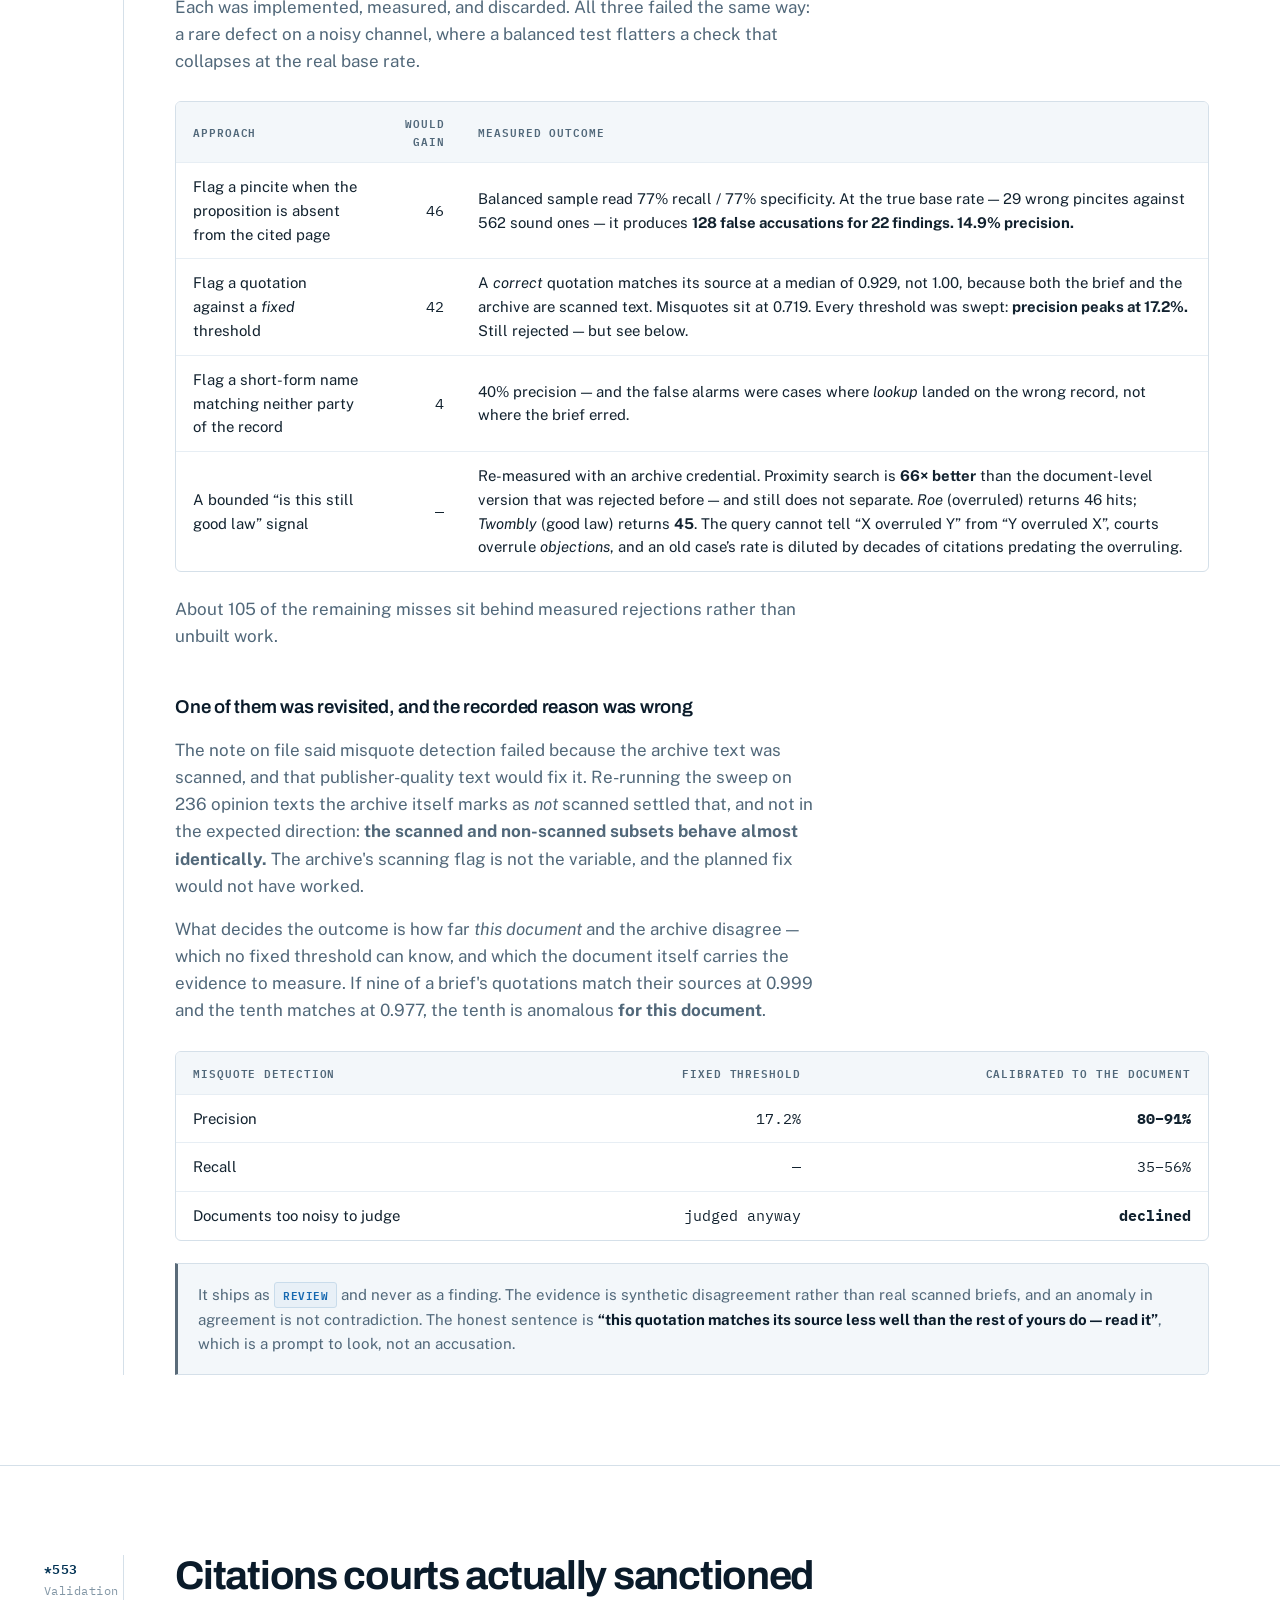
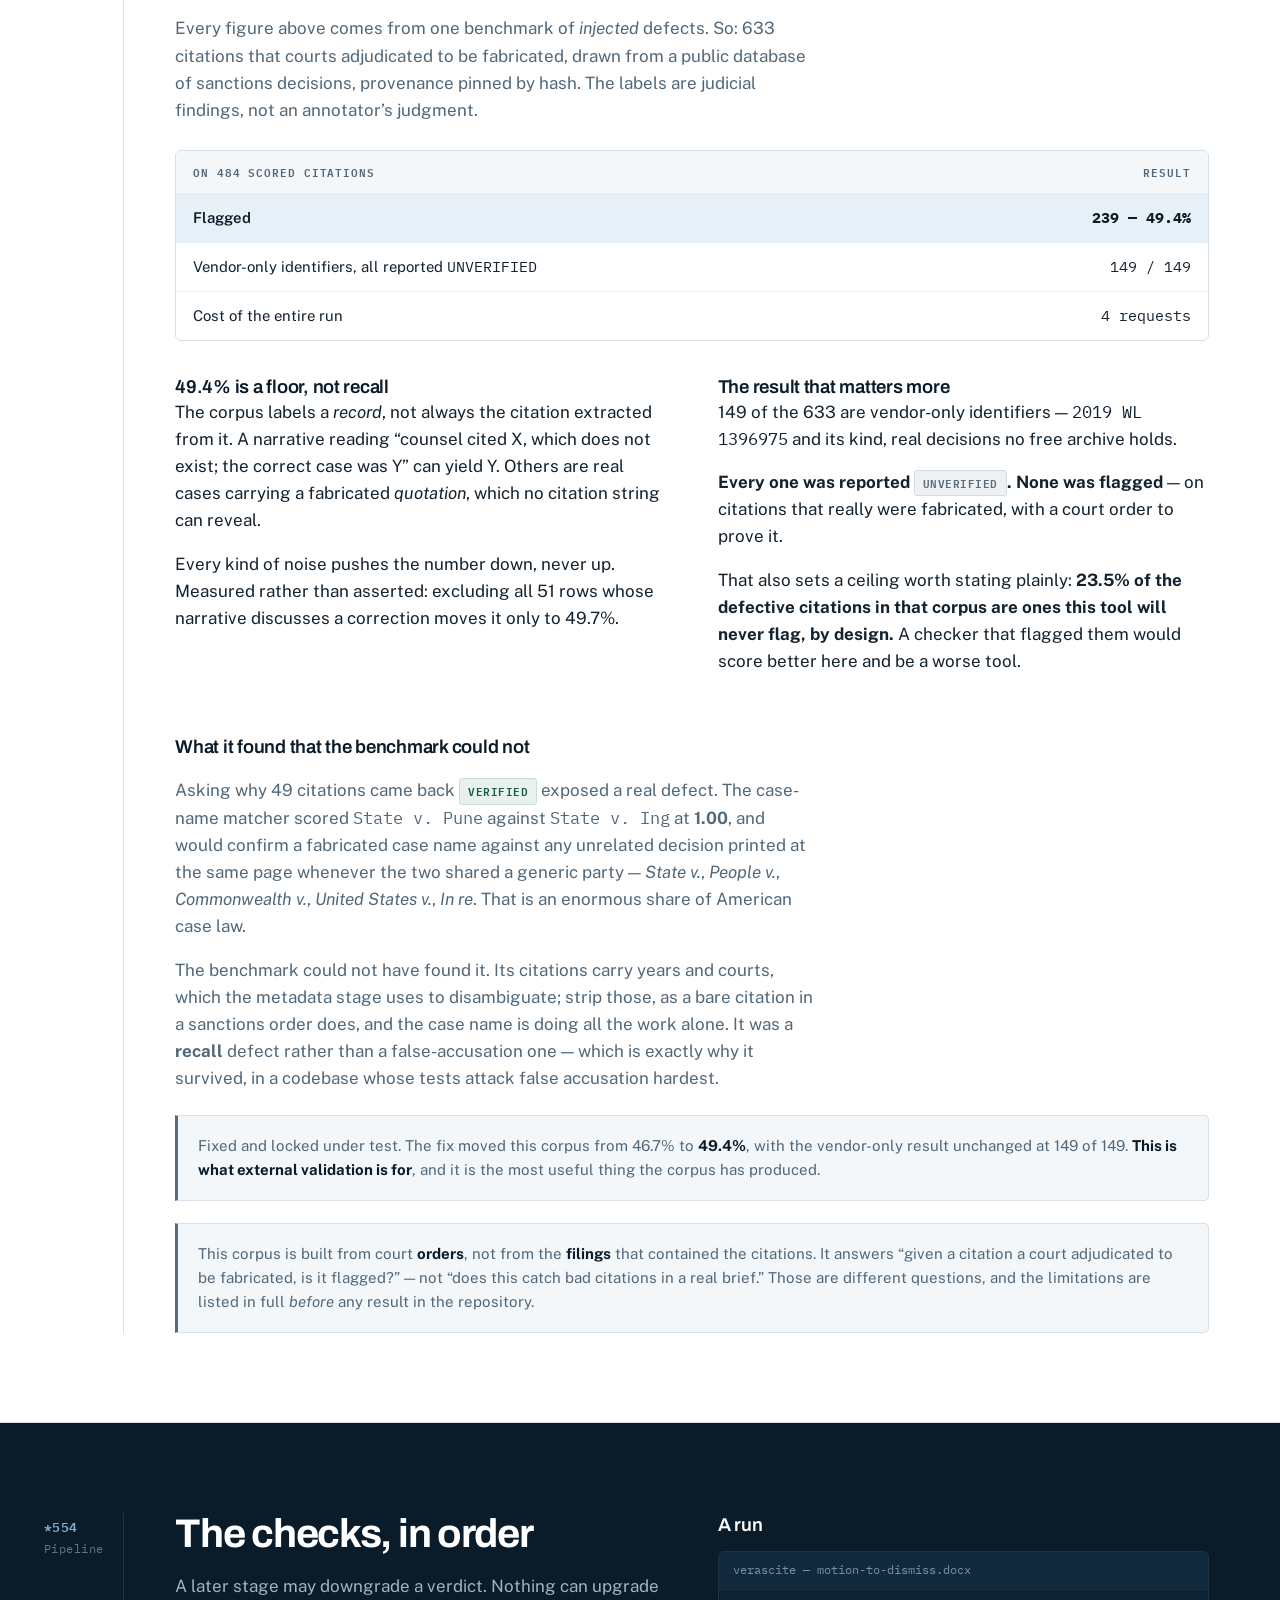
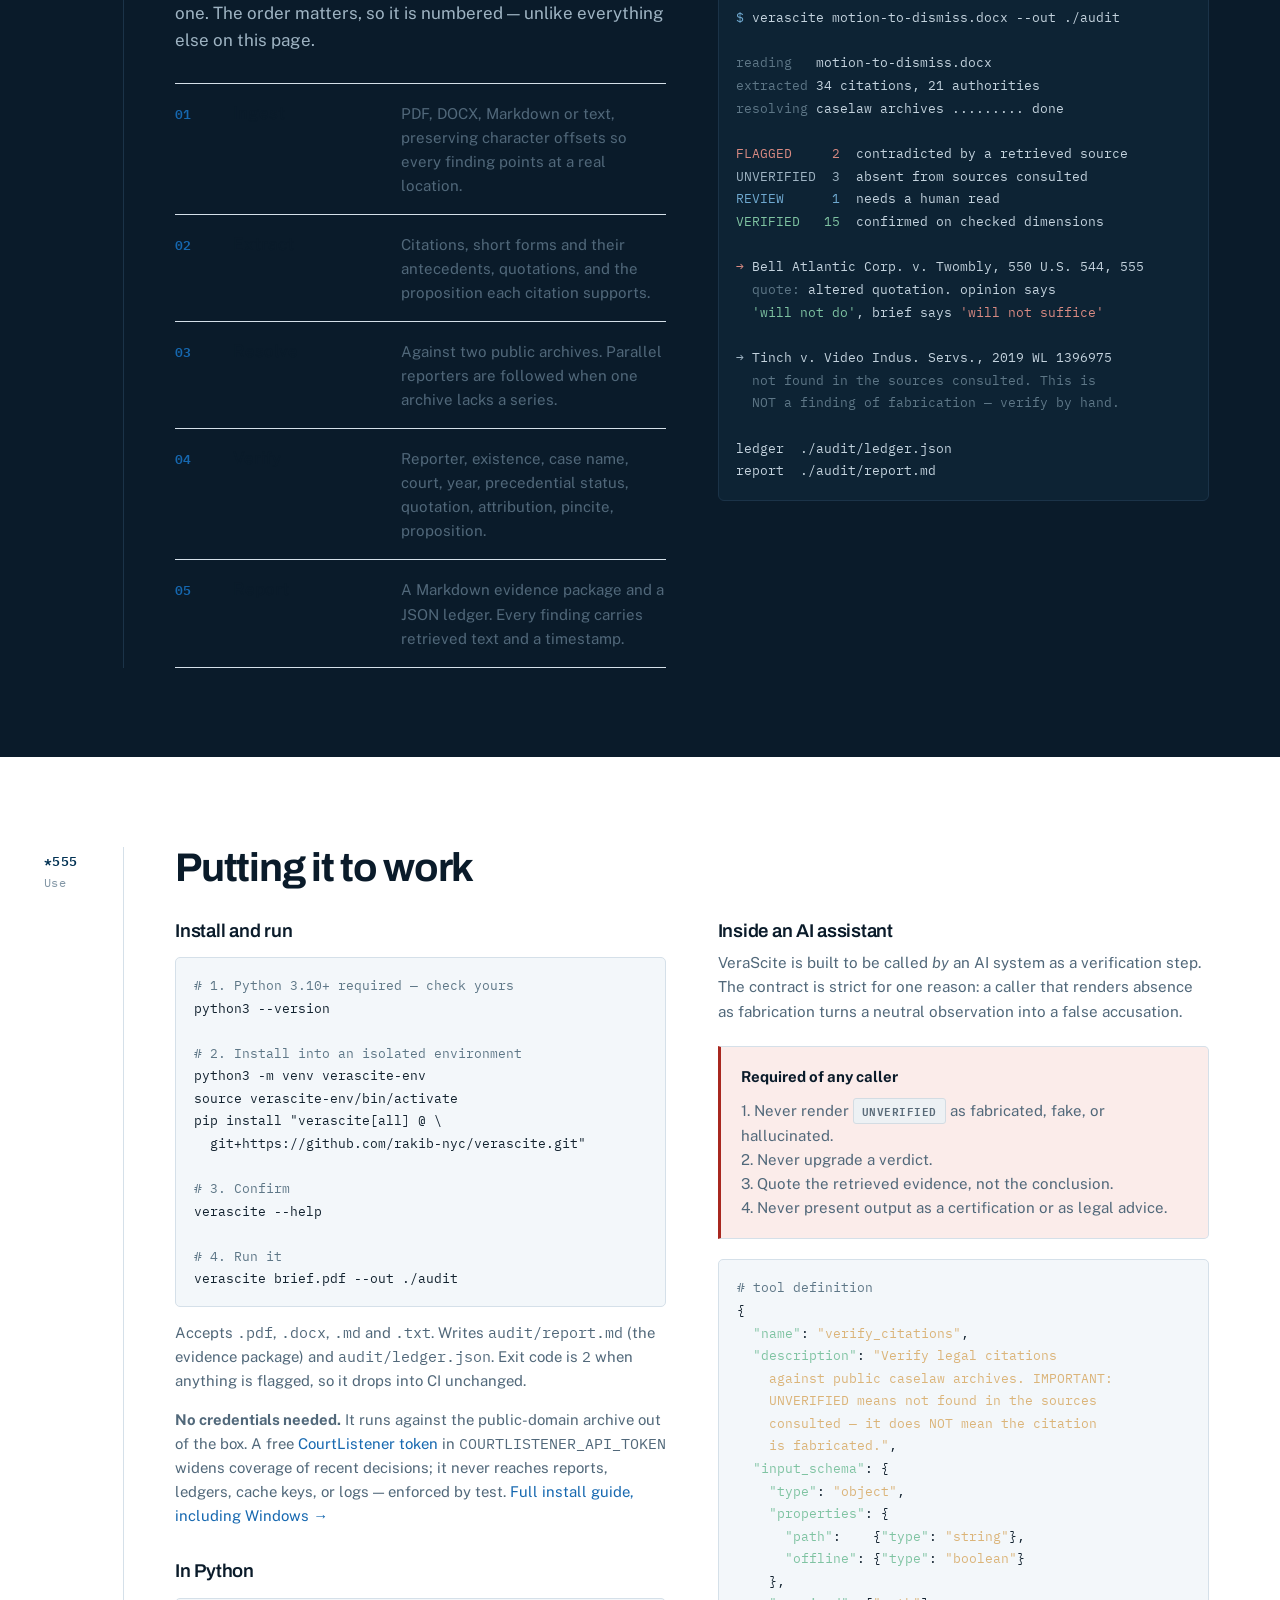
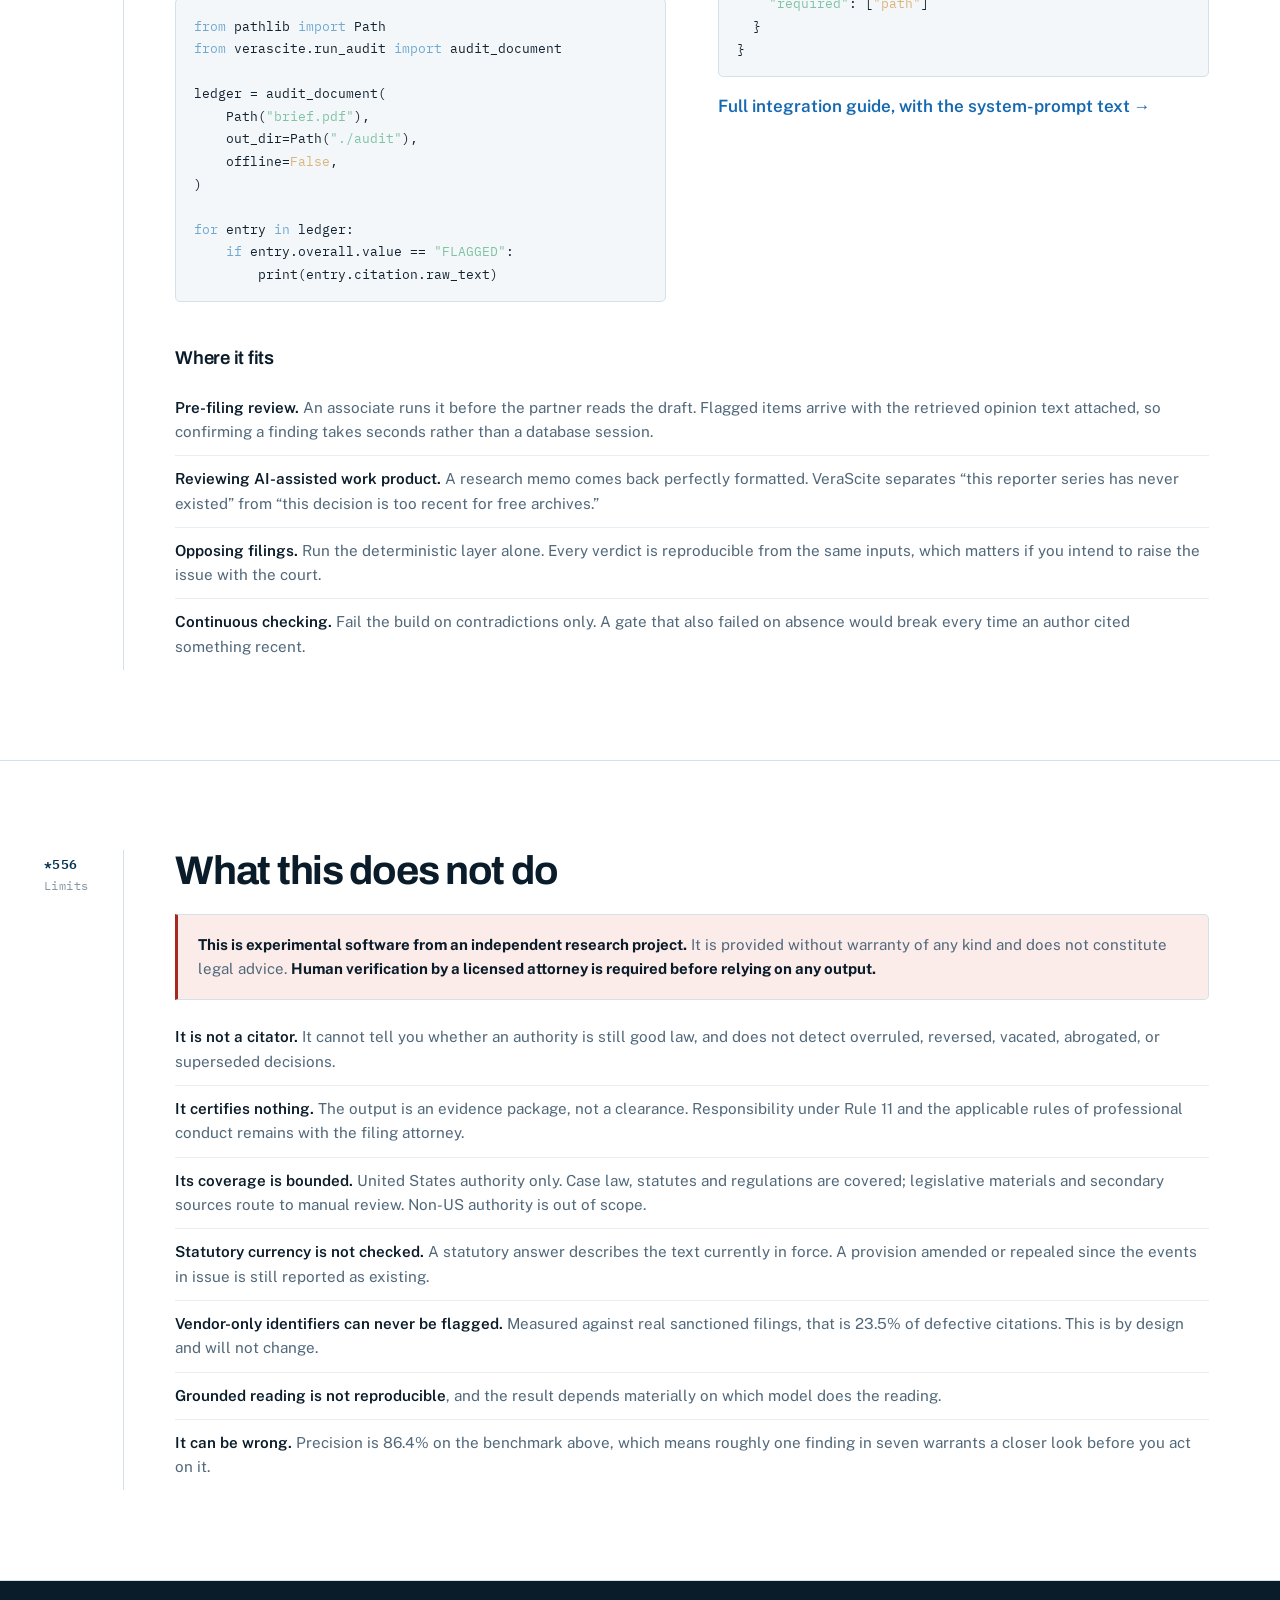
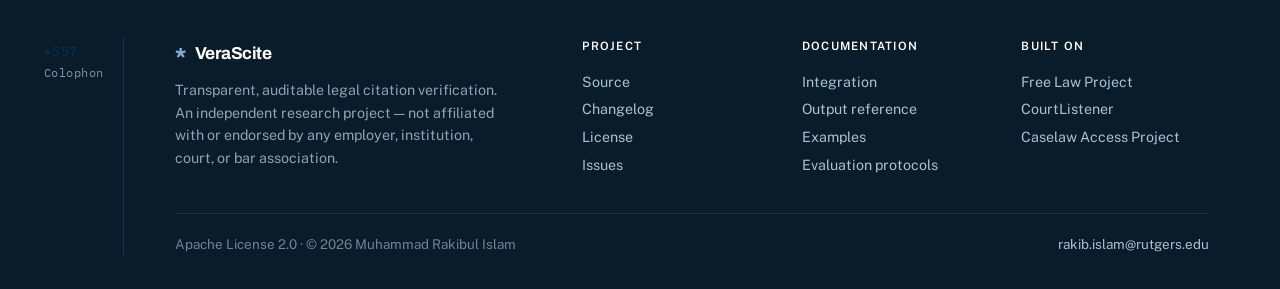
==== commit f04b63ee: "Add the workflow guide for AI-assisted research Written for the users the research actually identifi" ====
--- a/docs/index.html
+++ b/docs/index.html
@@ -464,6 +464,9 @@
           <div class="term">
             <pre><span class="tk">$</span> verascite my-motion.docx --out ./check <span class="ty">--plain</span></pre>
           </div>
+          <p style="margin-top:12px"><a href="https://github.com/rakib-nyc/verascite/blob/main/docs/WORKFLOW.md">The workflow guide</a>
+          walks through checking citations from an AI-assisted research session, for people
+          working without a paid subscription.</p>
           <p style="margin-top:14px">The same findings, without vocabulary anyone has to look
           up &mdash; and taking particular care in the direction that matters:</p>
           <blockquote class="quote" style="margin-top:6px"><b>This does not mean it is fake.</b>
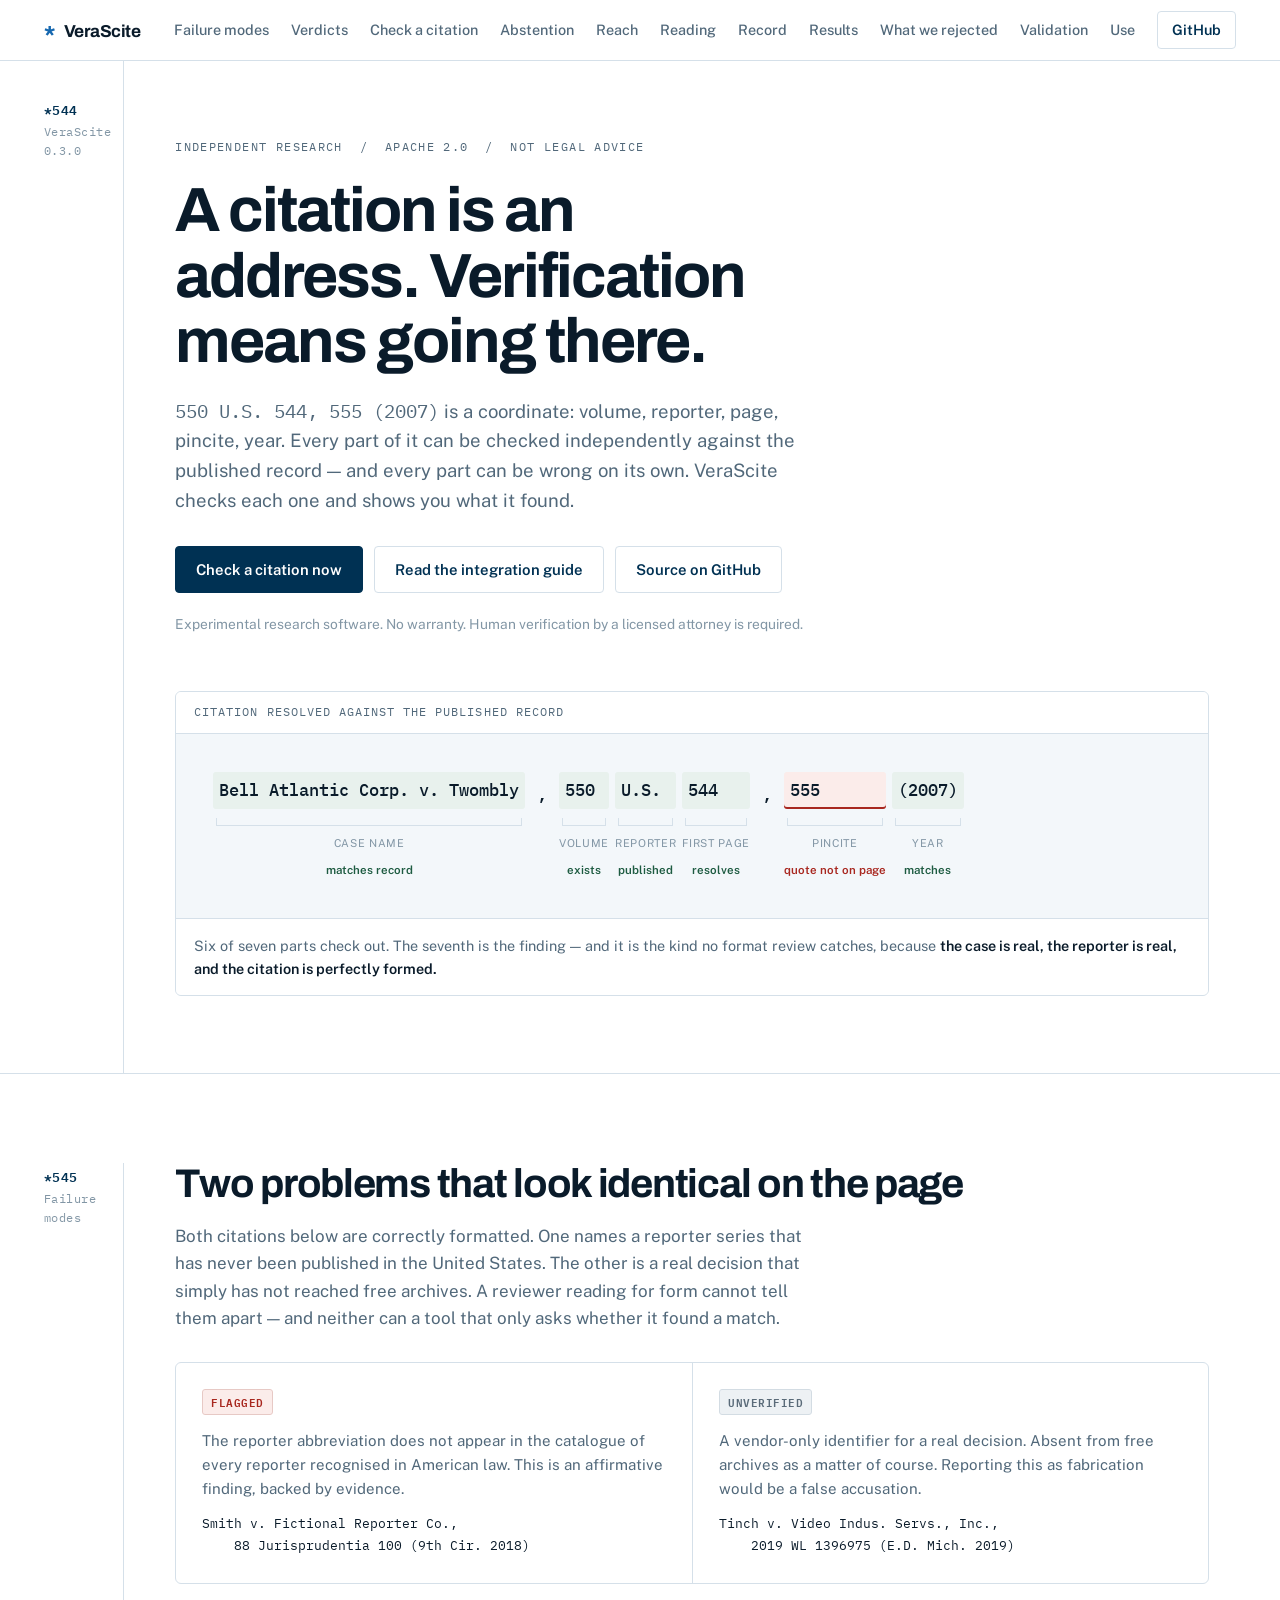
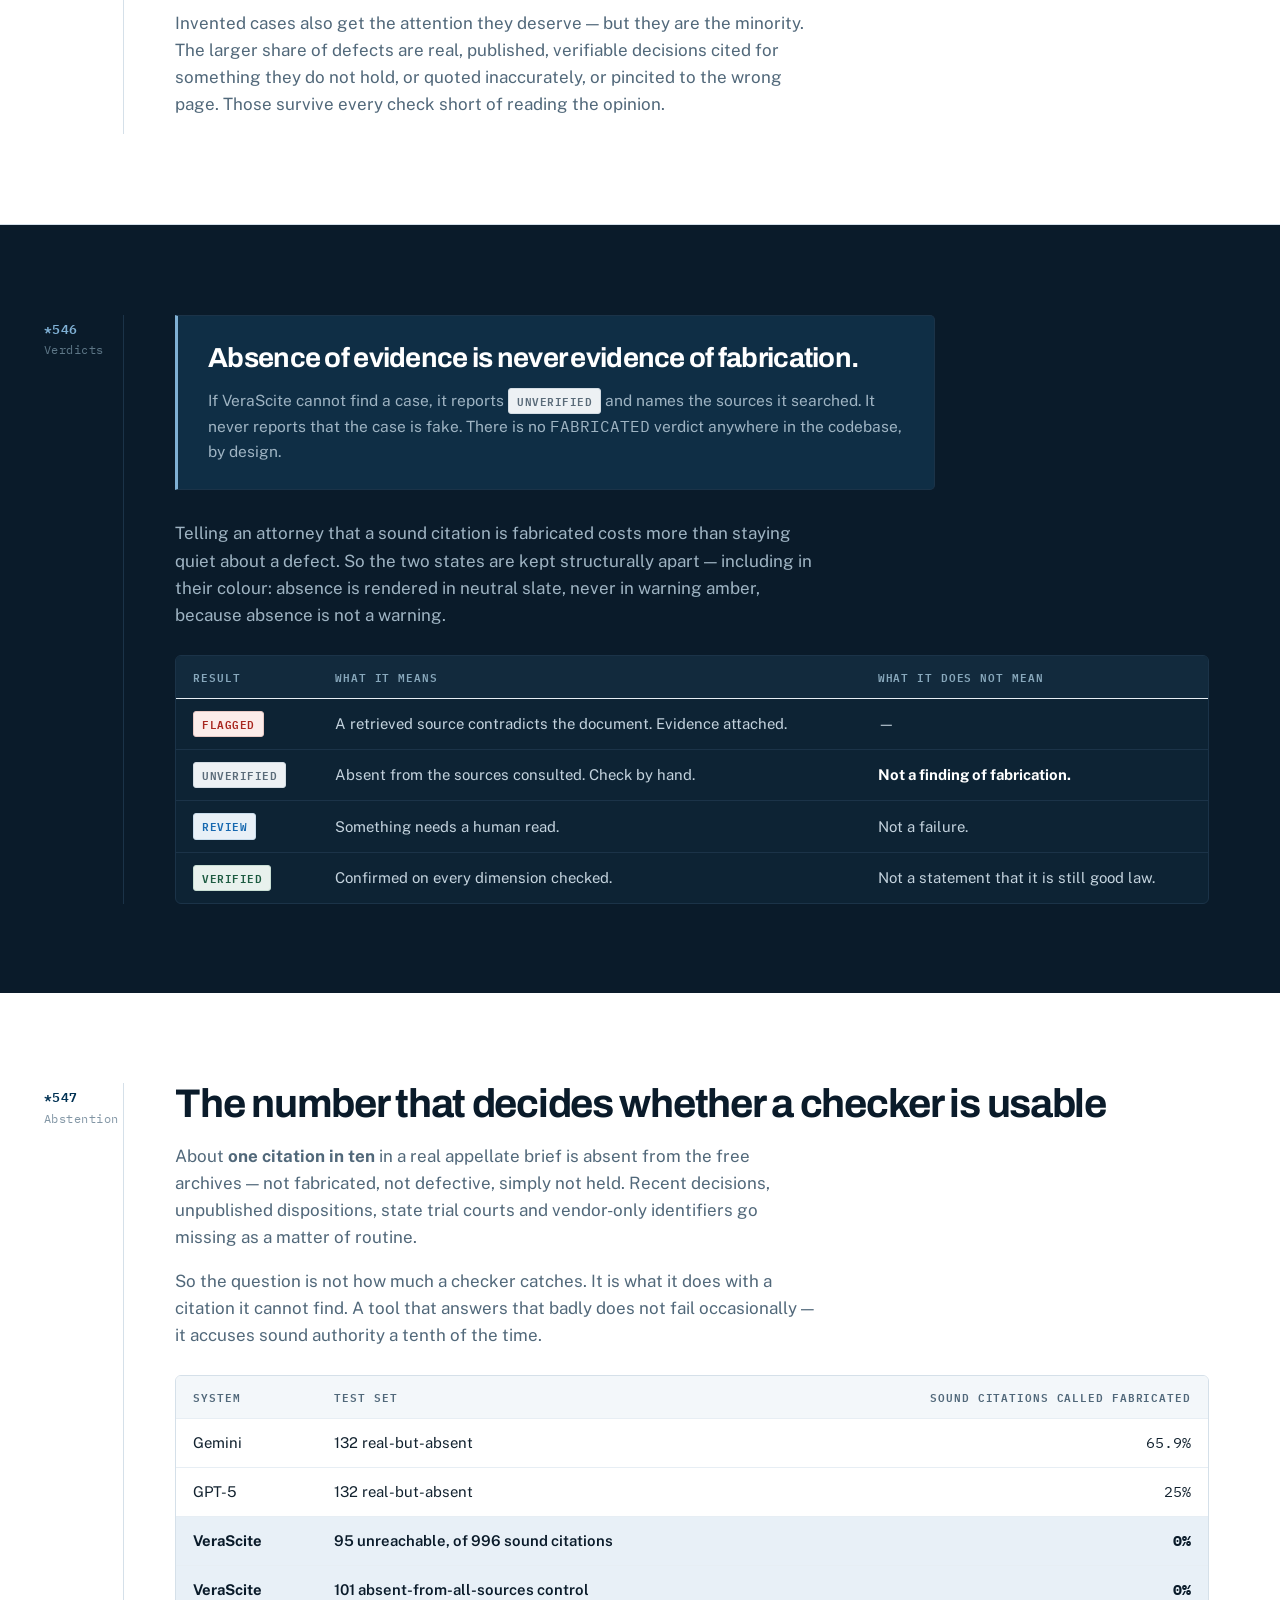
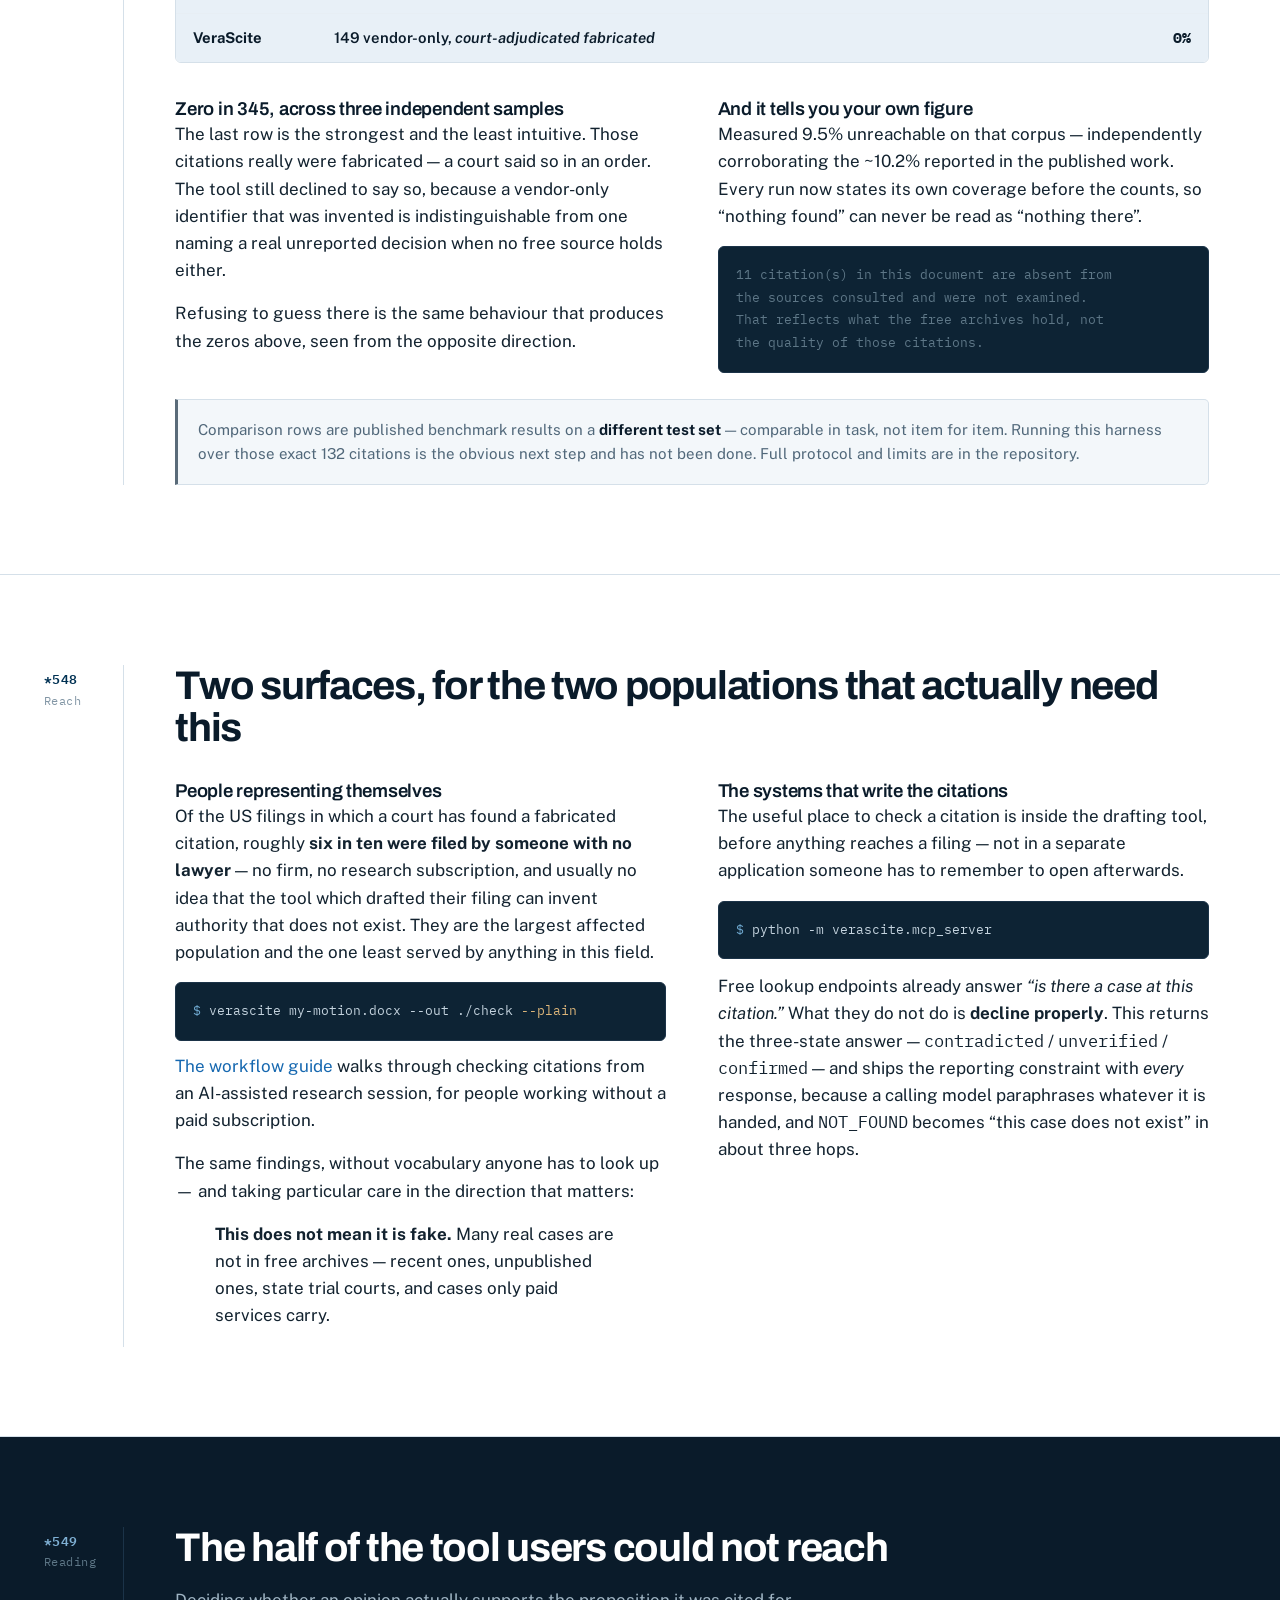
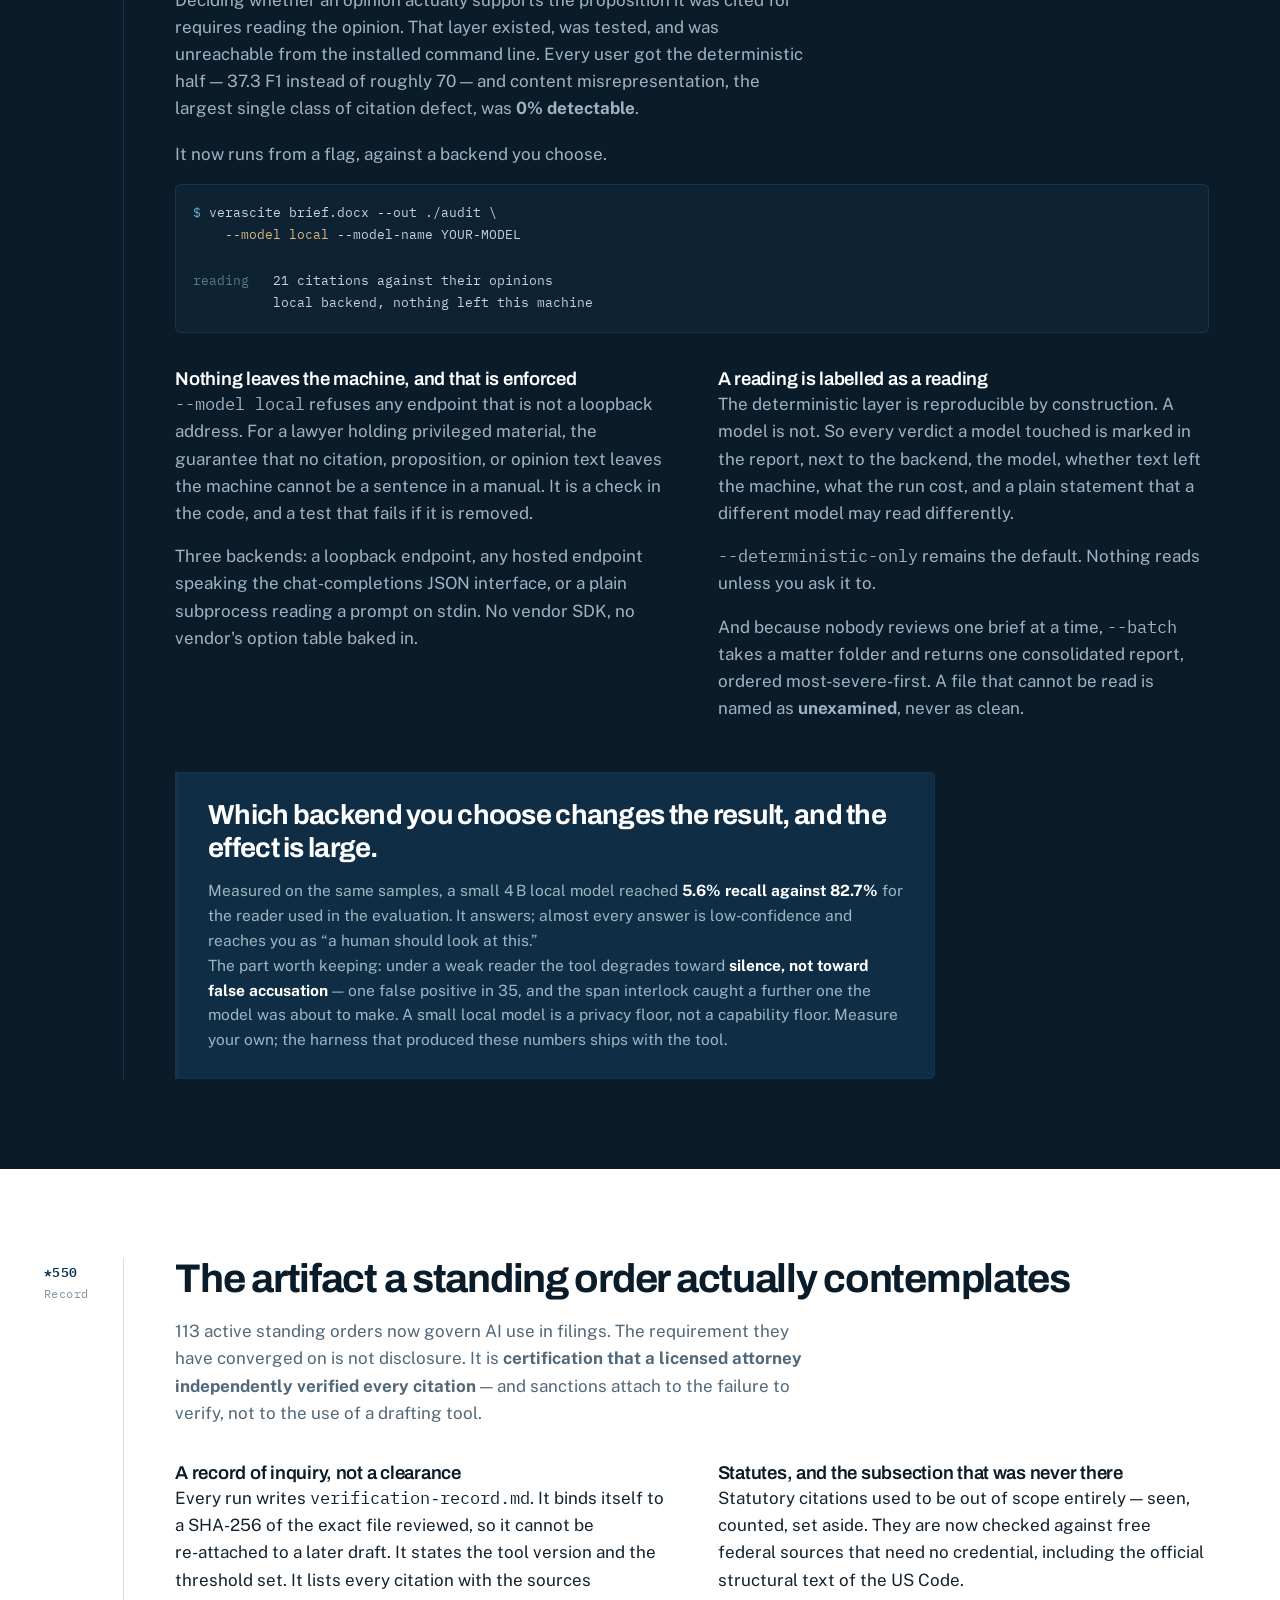
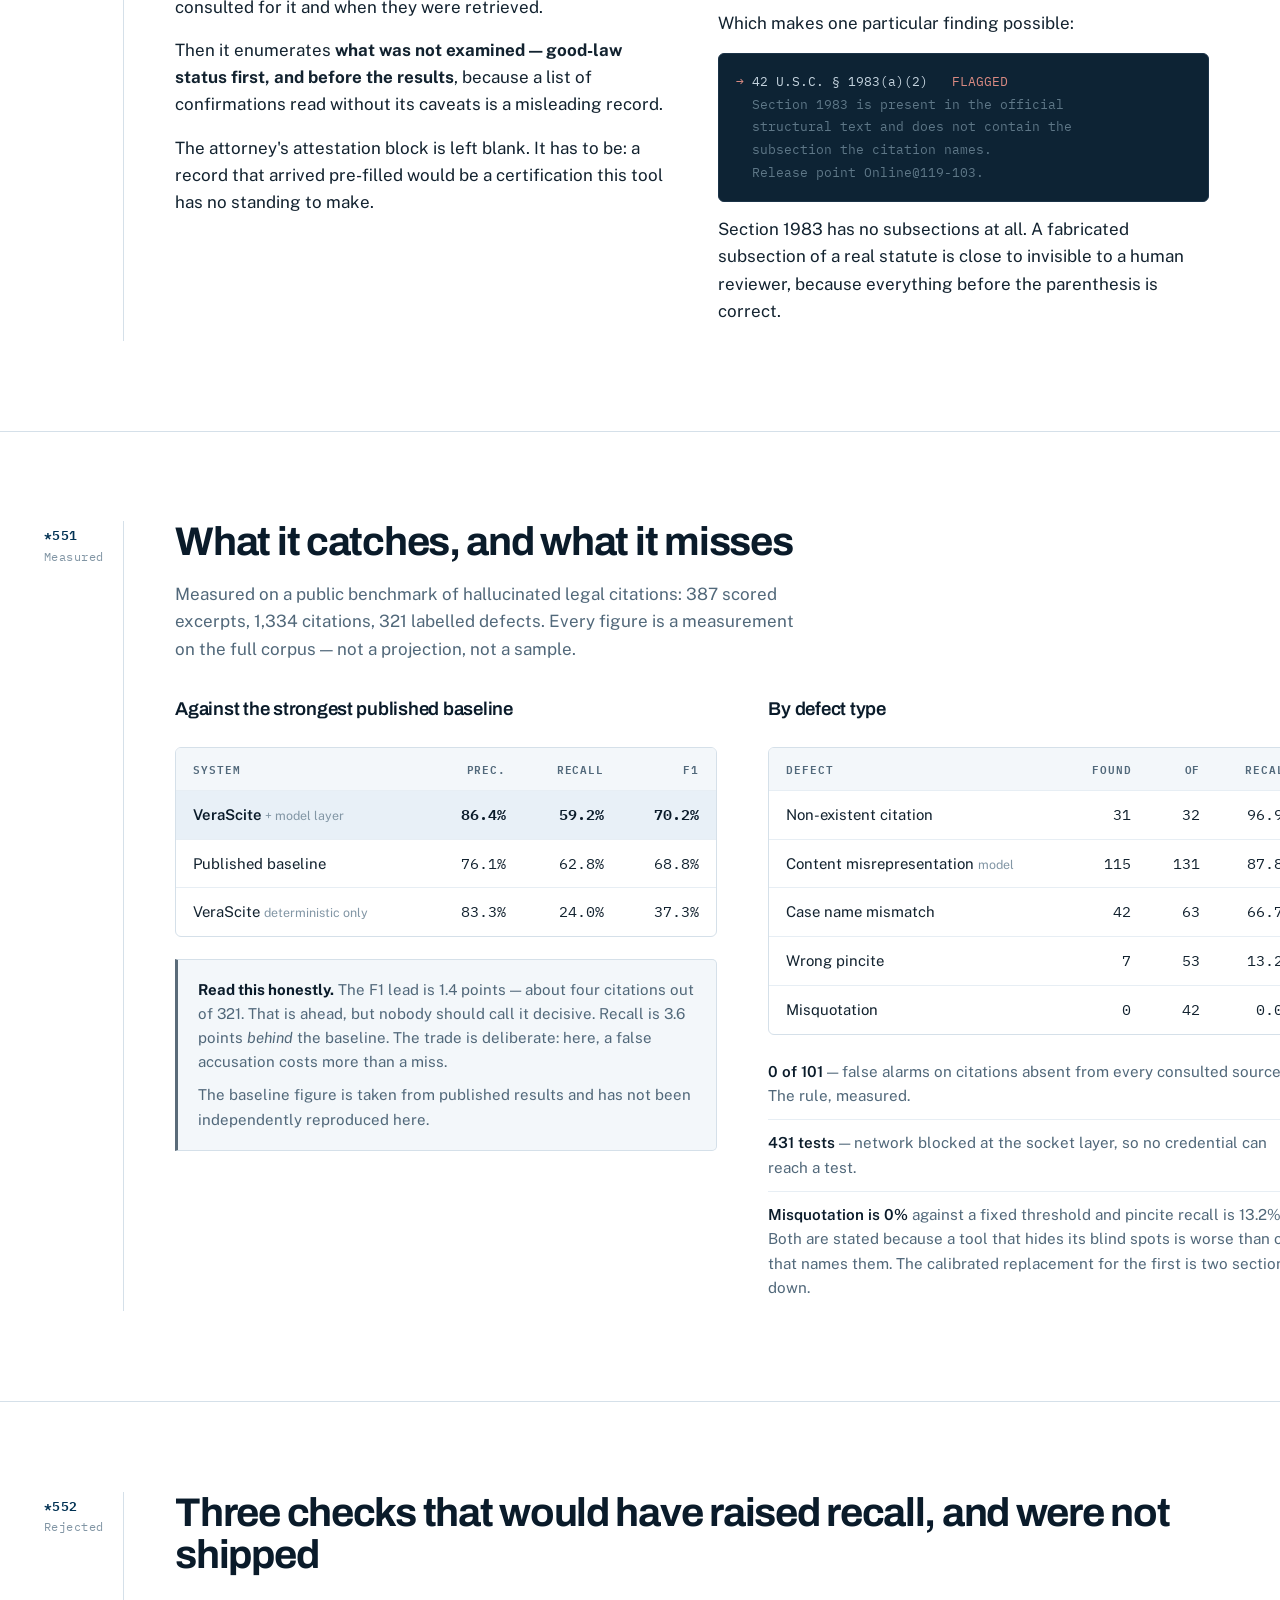
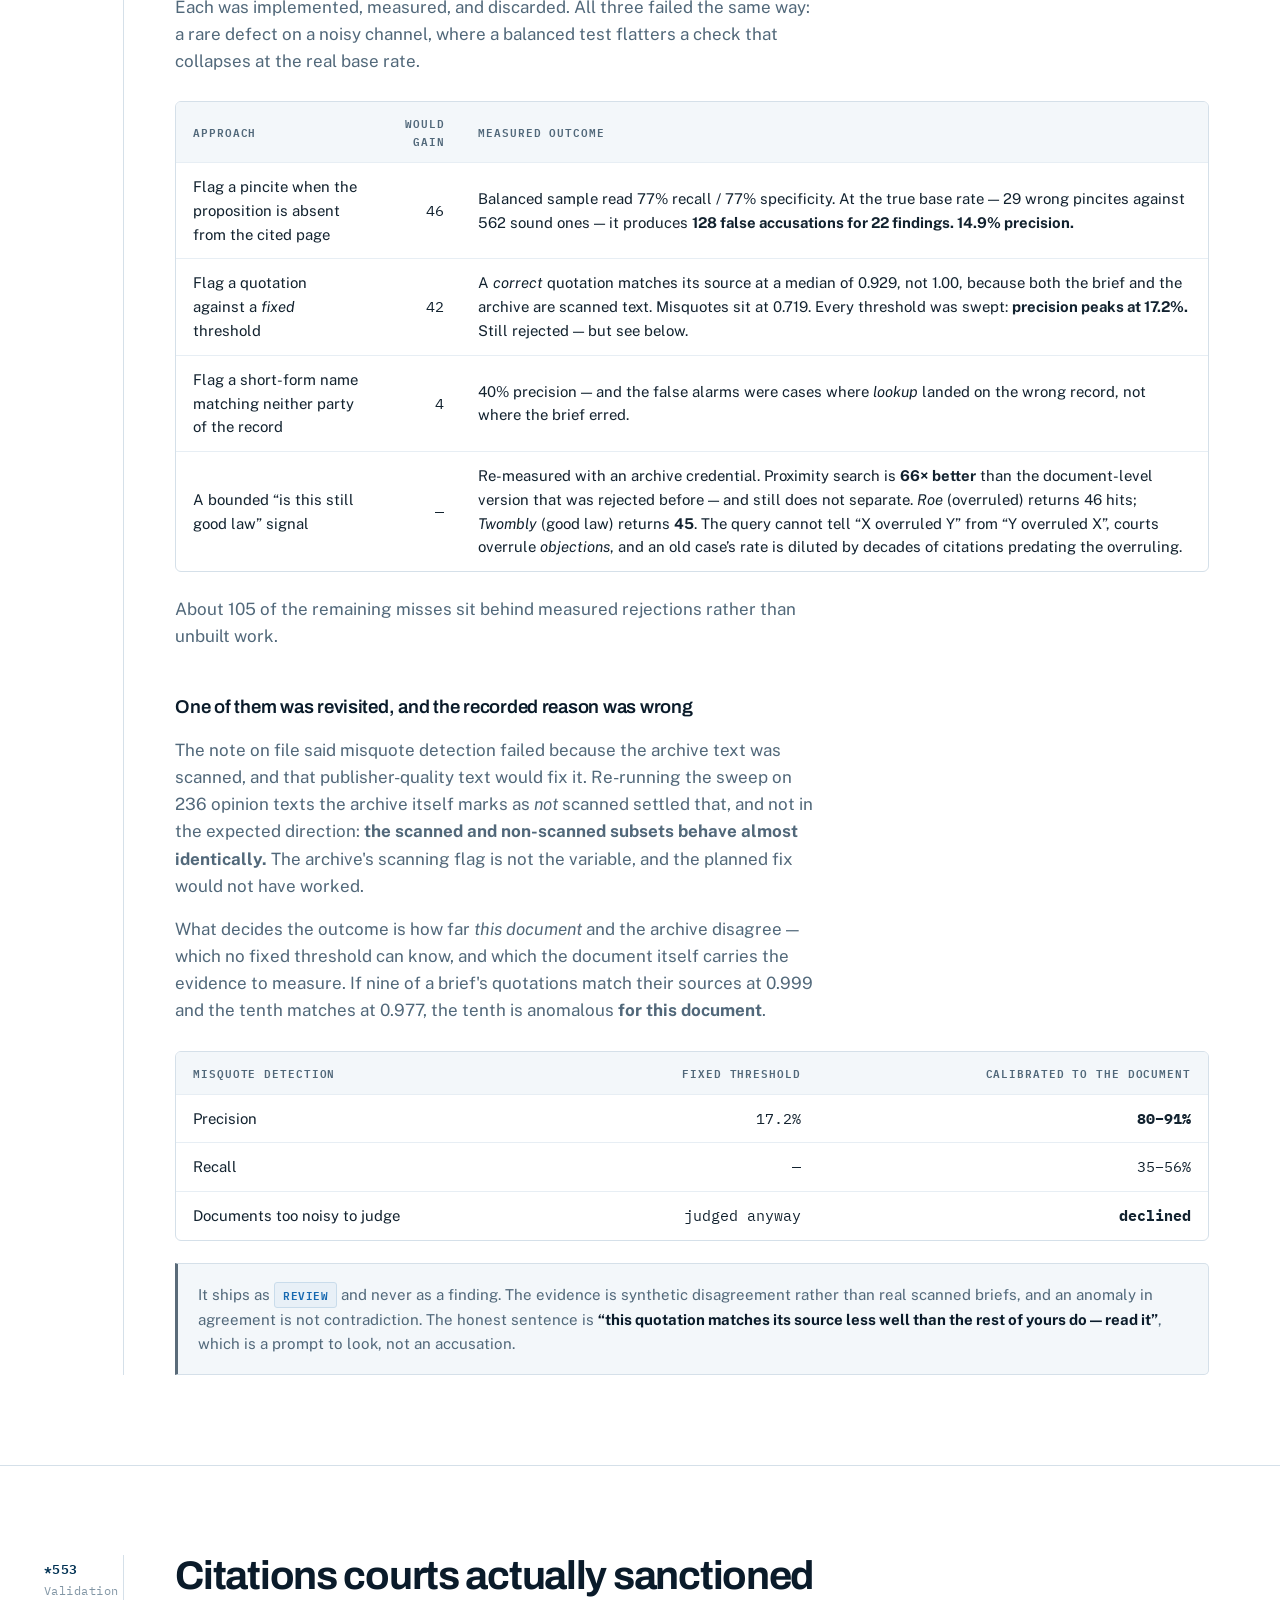
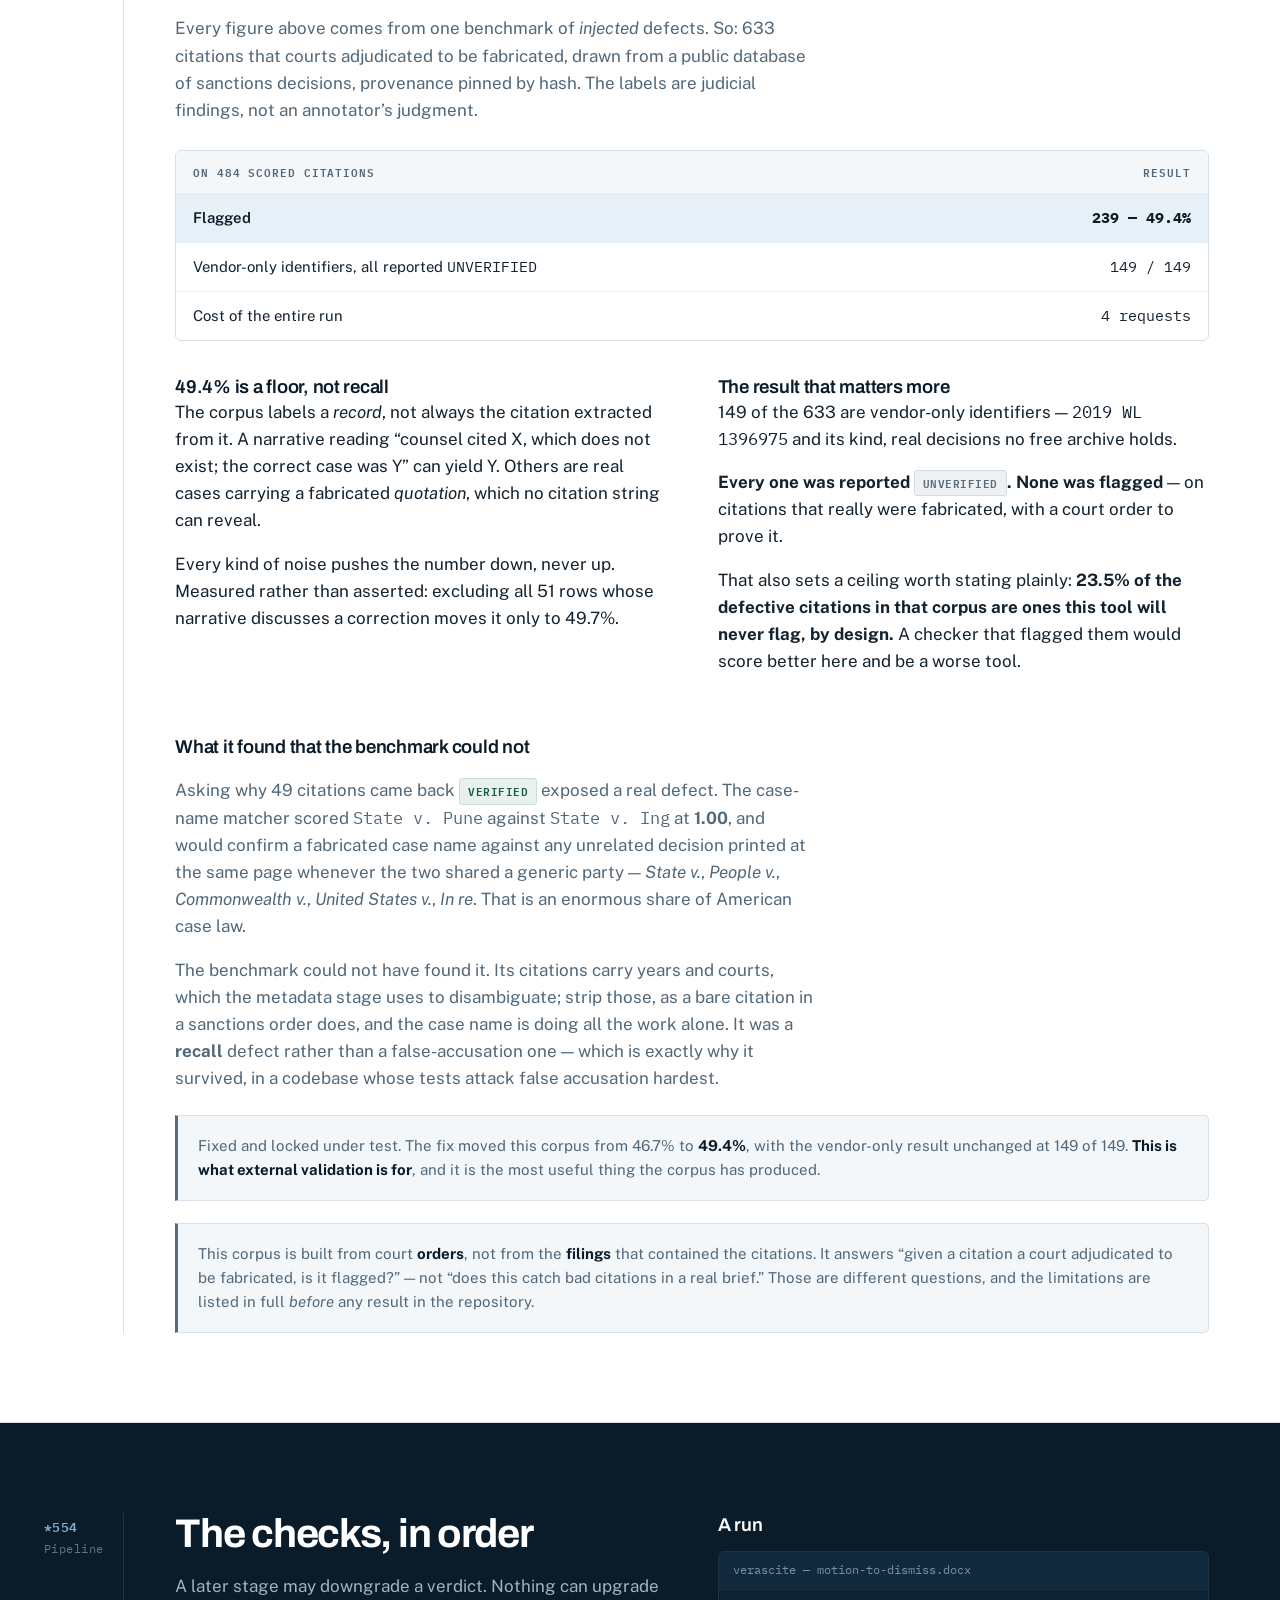
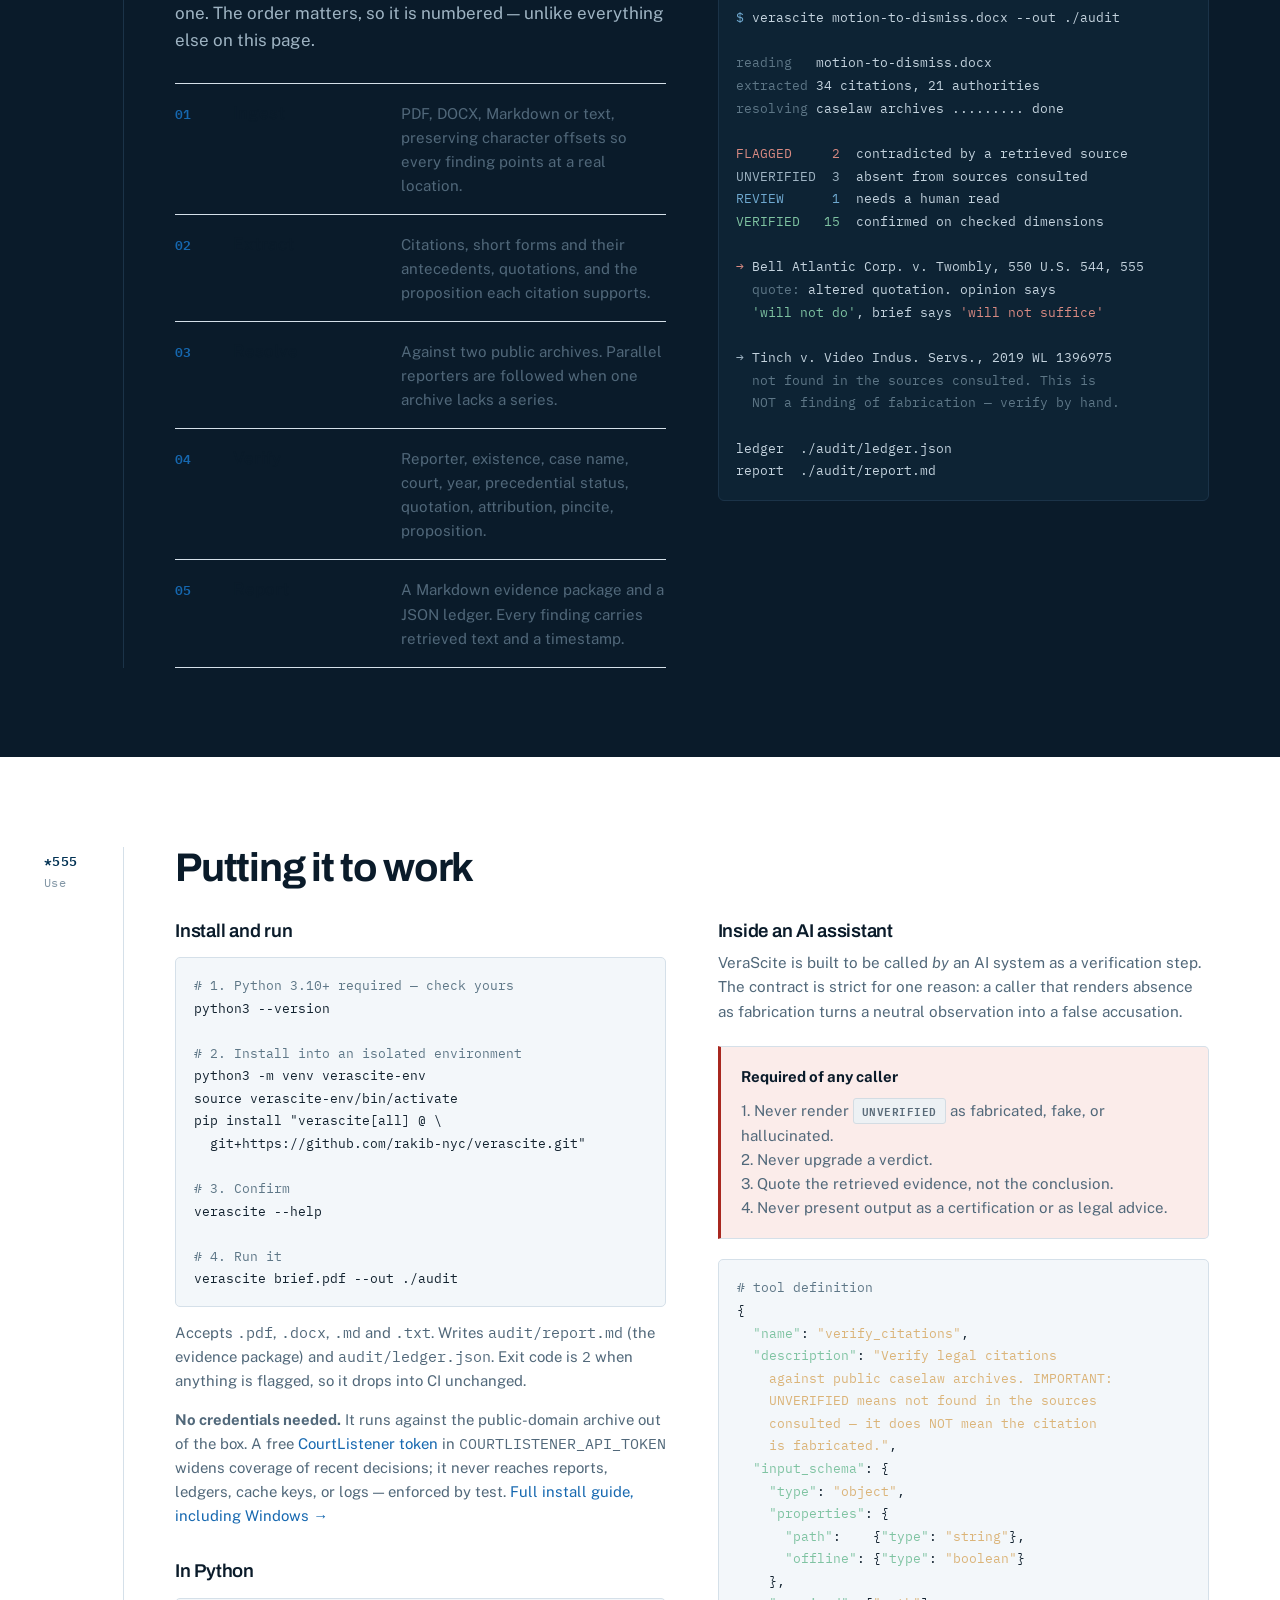
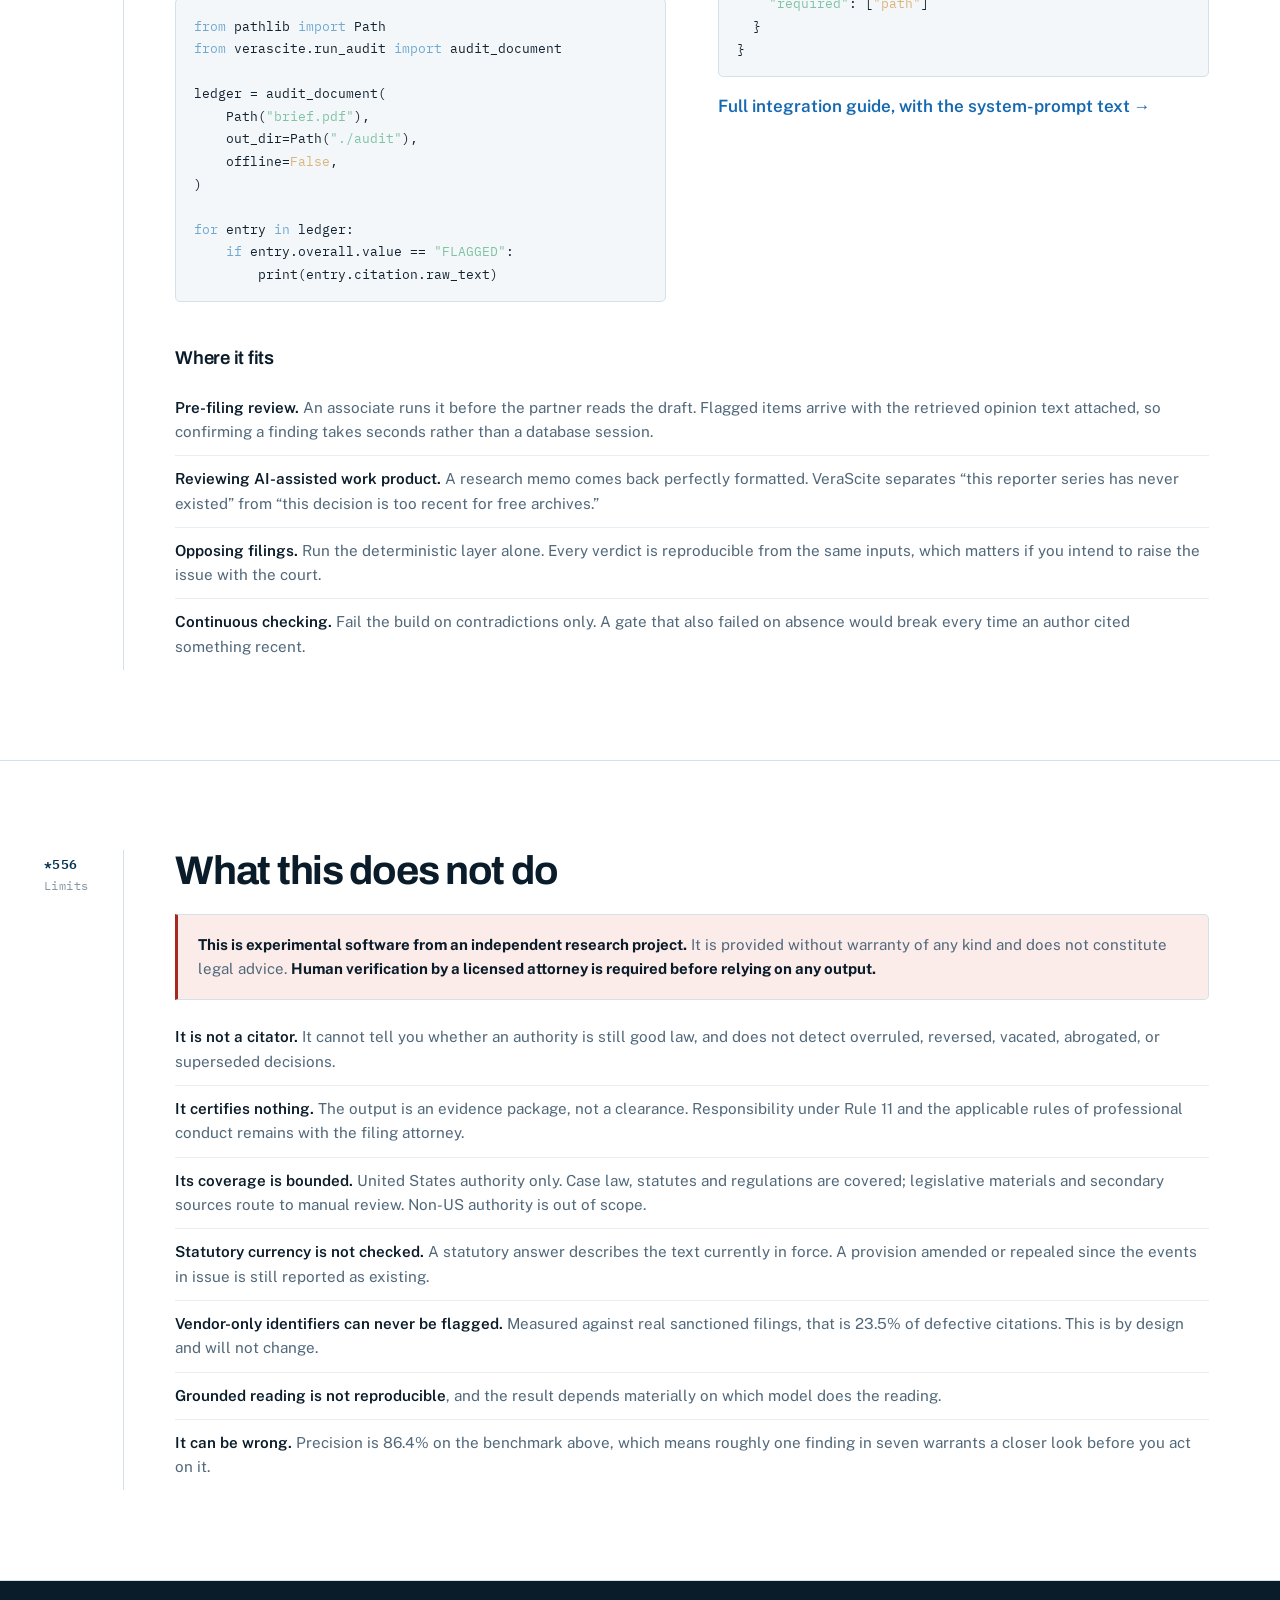
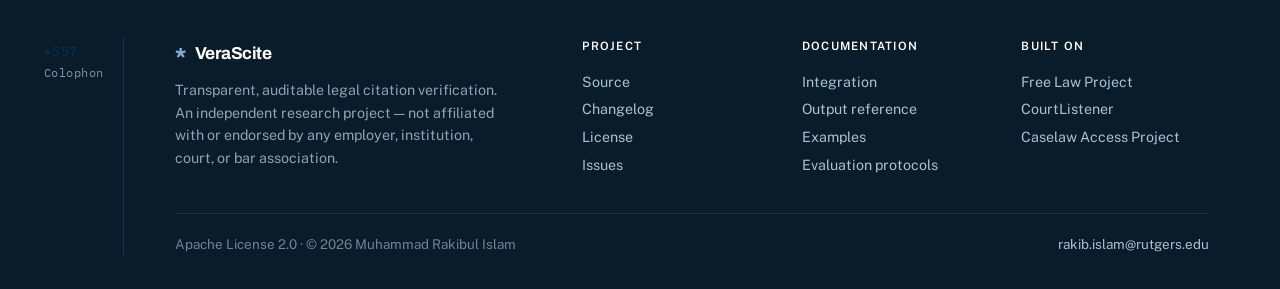
==== commit d42d6ce9: "Add a no-install citation check page The research said distribution is the unsolved problem, not loo" ====
--- a/docs/index.html
+++ b/docs/index.html
@@ -244,6 +244,7 @@
   <div class="nl">
     <a href="#failure">Failure modes</a>
     <a href="#verdicts">Verdicts</a>
+    <a href="./check.html">Check a citation</a>
     <a href="#abstain">Abstention</a>
     <a href="#reach">Reach</a>
     <a href="#reading">Reading</a>
@@ -273,7 +274,8 @@
         one and shows you what it found.
       </p>
       <div class="acts">
-        <a class="btn b1" href="#use">Read the integration guide</a>
+        <a class="btn b1" href="./check.html">Check a citation now</a>
+        <a class="btn b2" href="#use">Read the integration guide</a>
         <a class="btn b2" href="https://github.com/rakib-nyc/verascite">Source on GitHub</a>
       </div>
       <p class="smallnote">Experimental research software. No warranty. Human verification by a licensed attorney is required.</p>
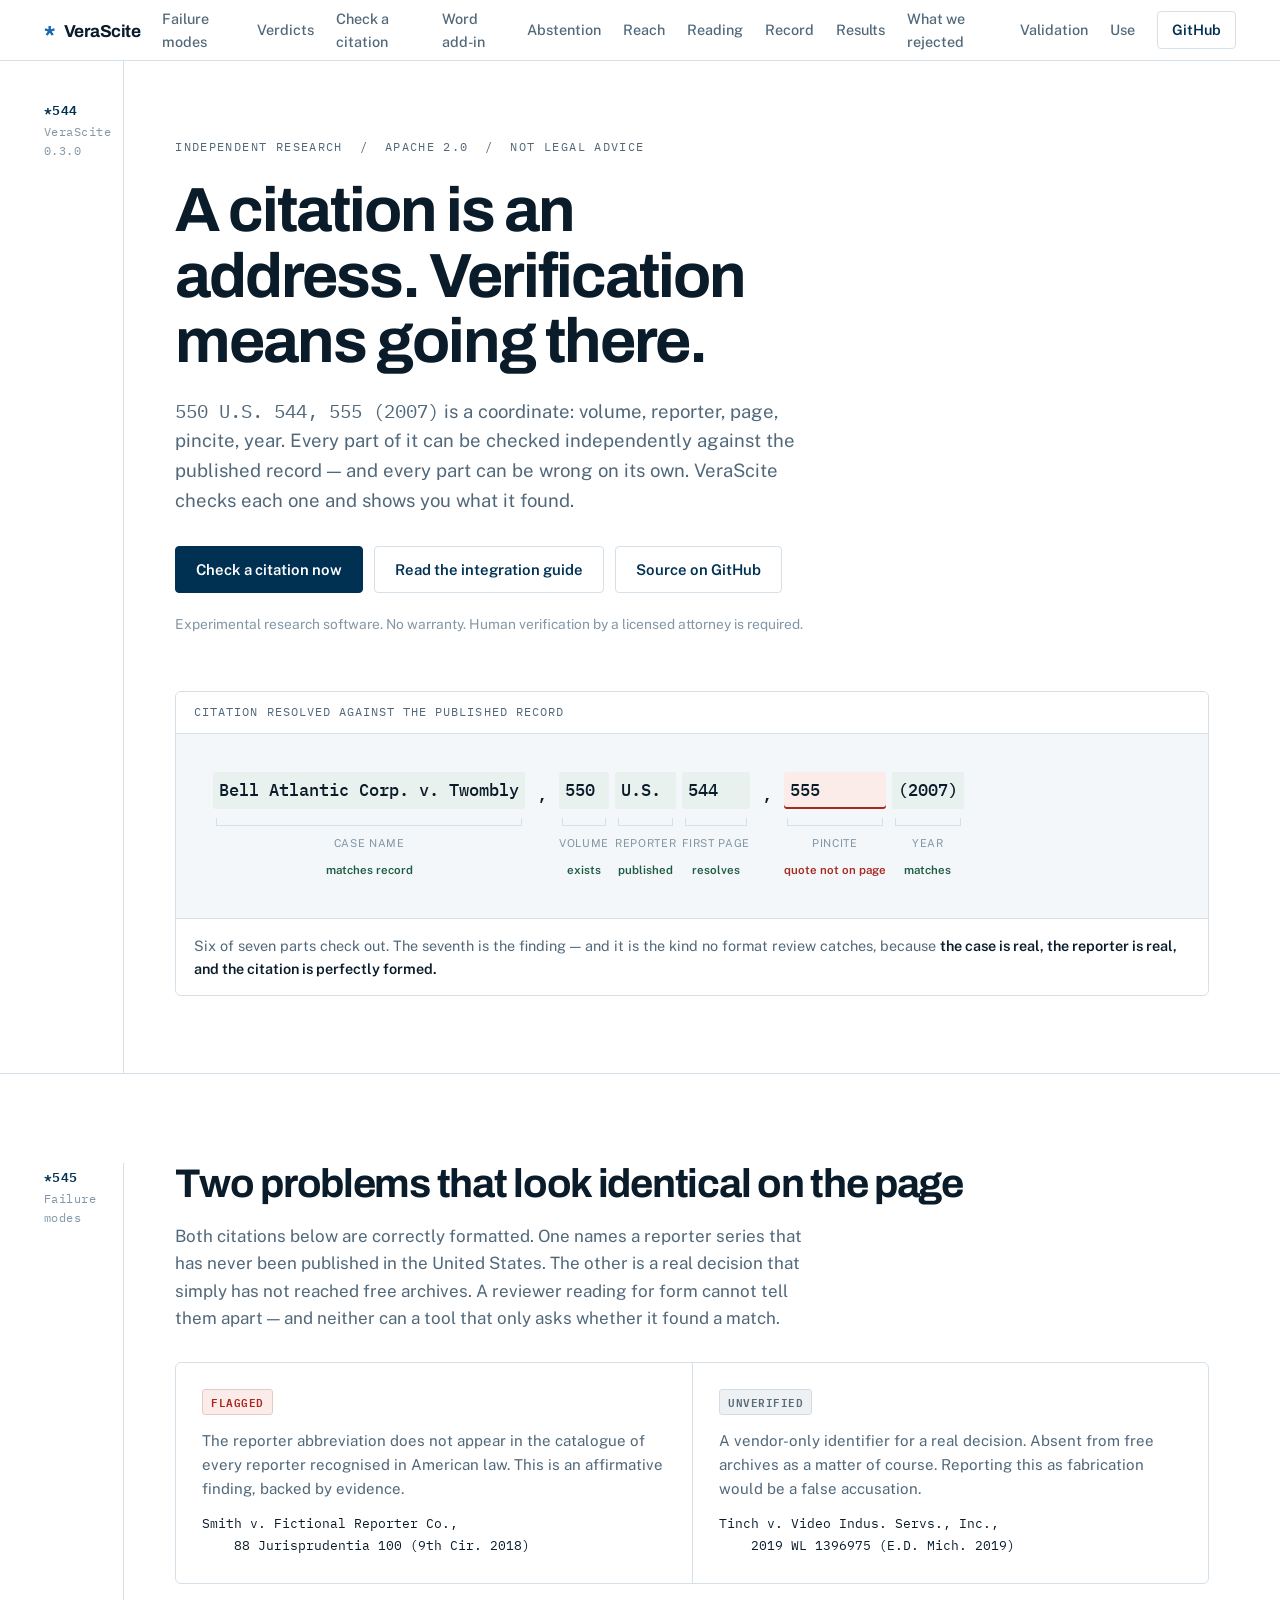
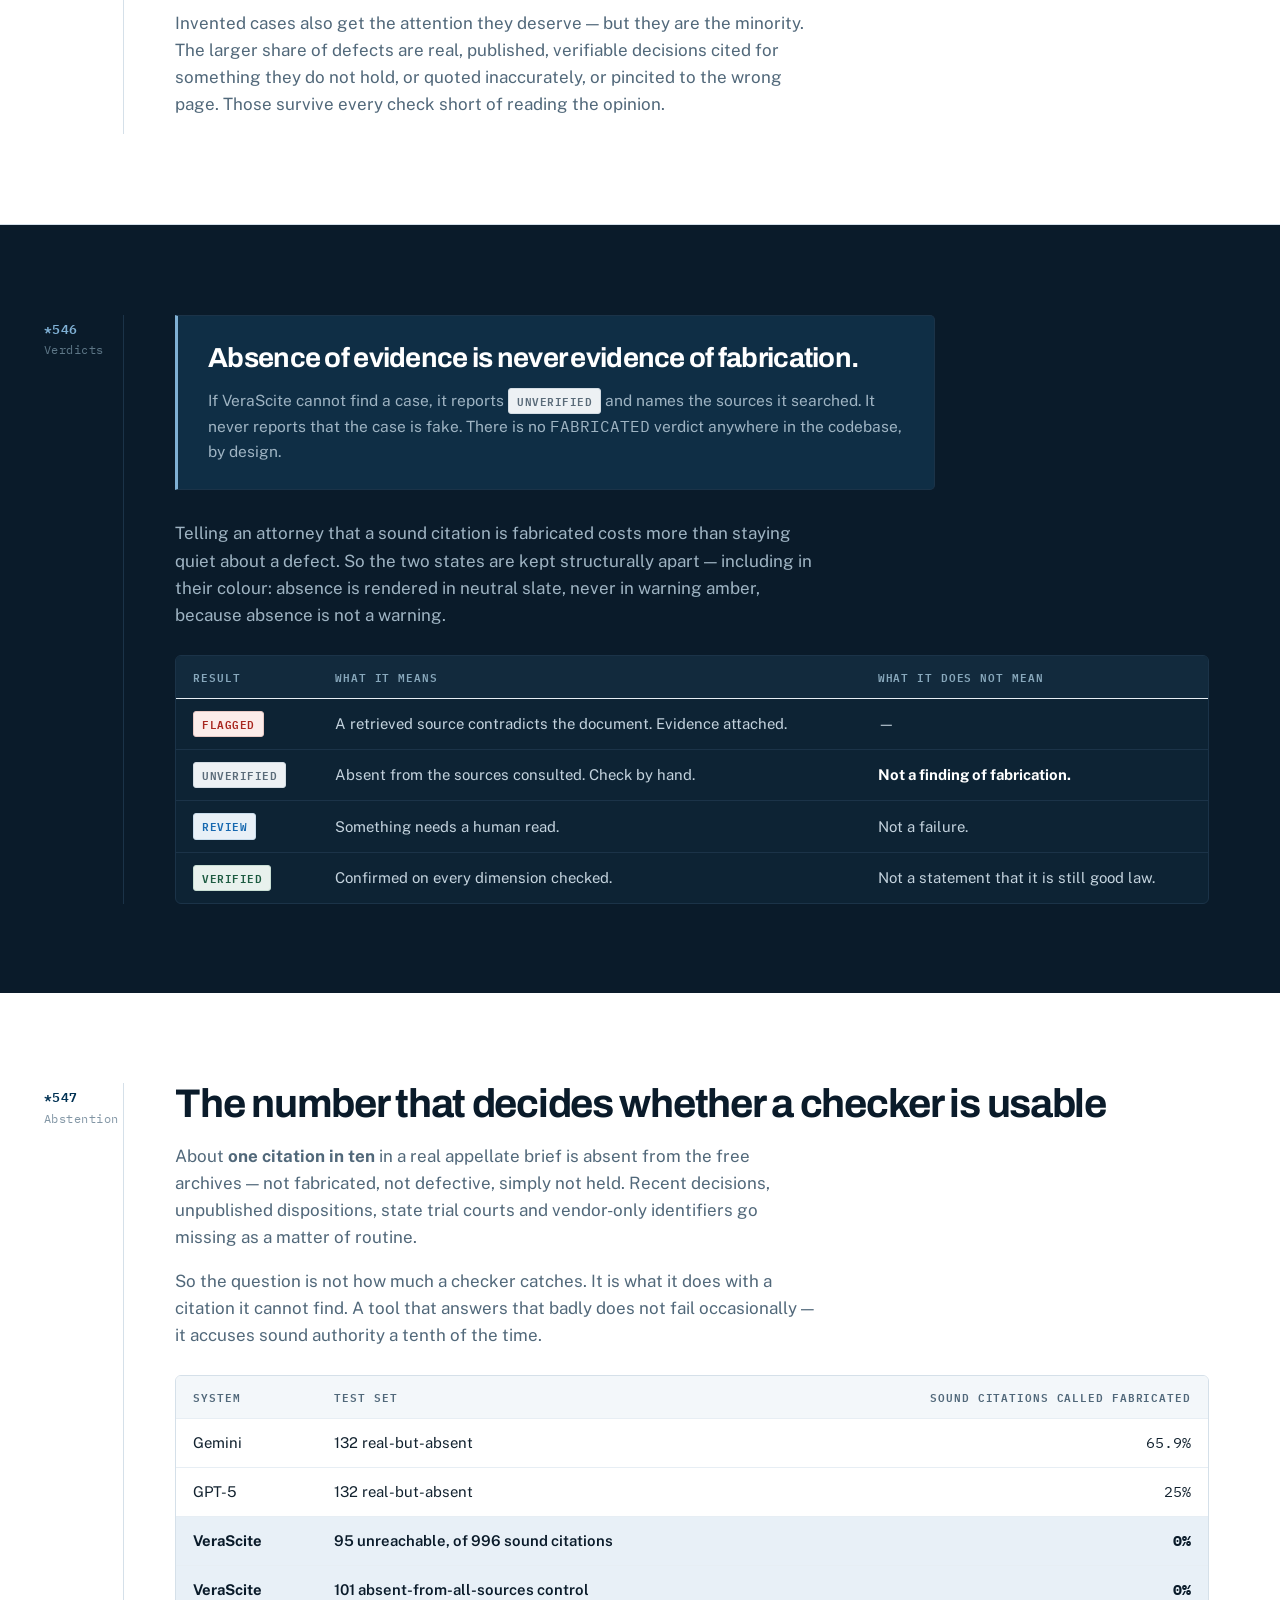
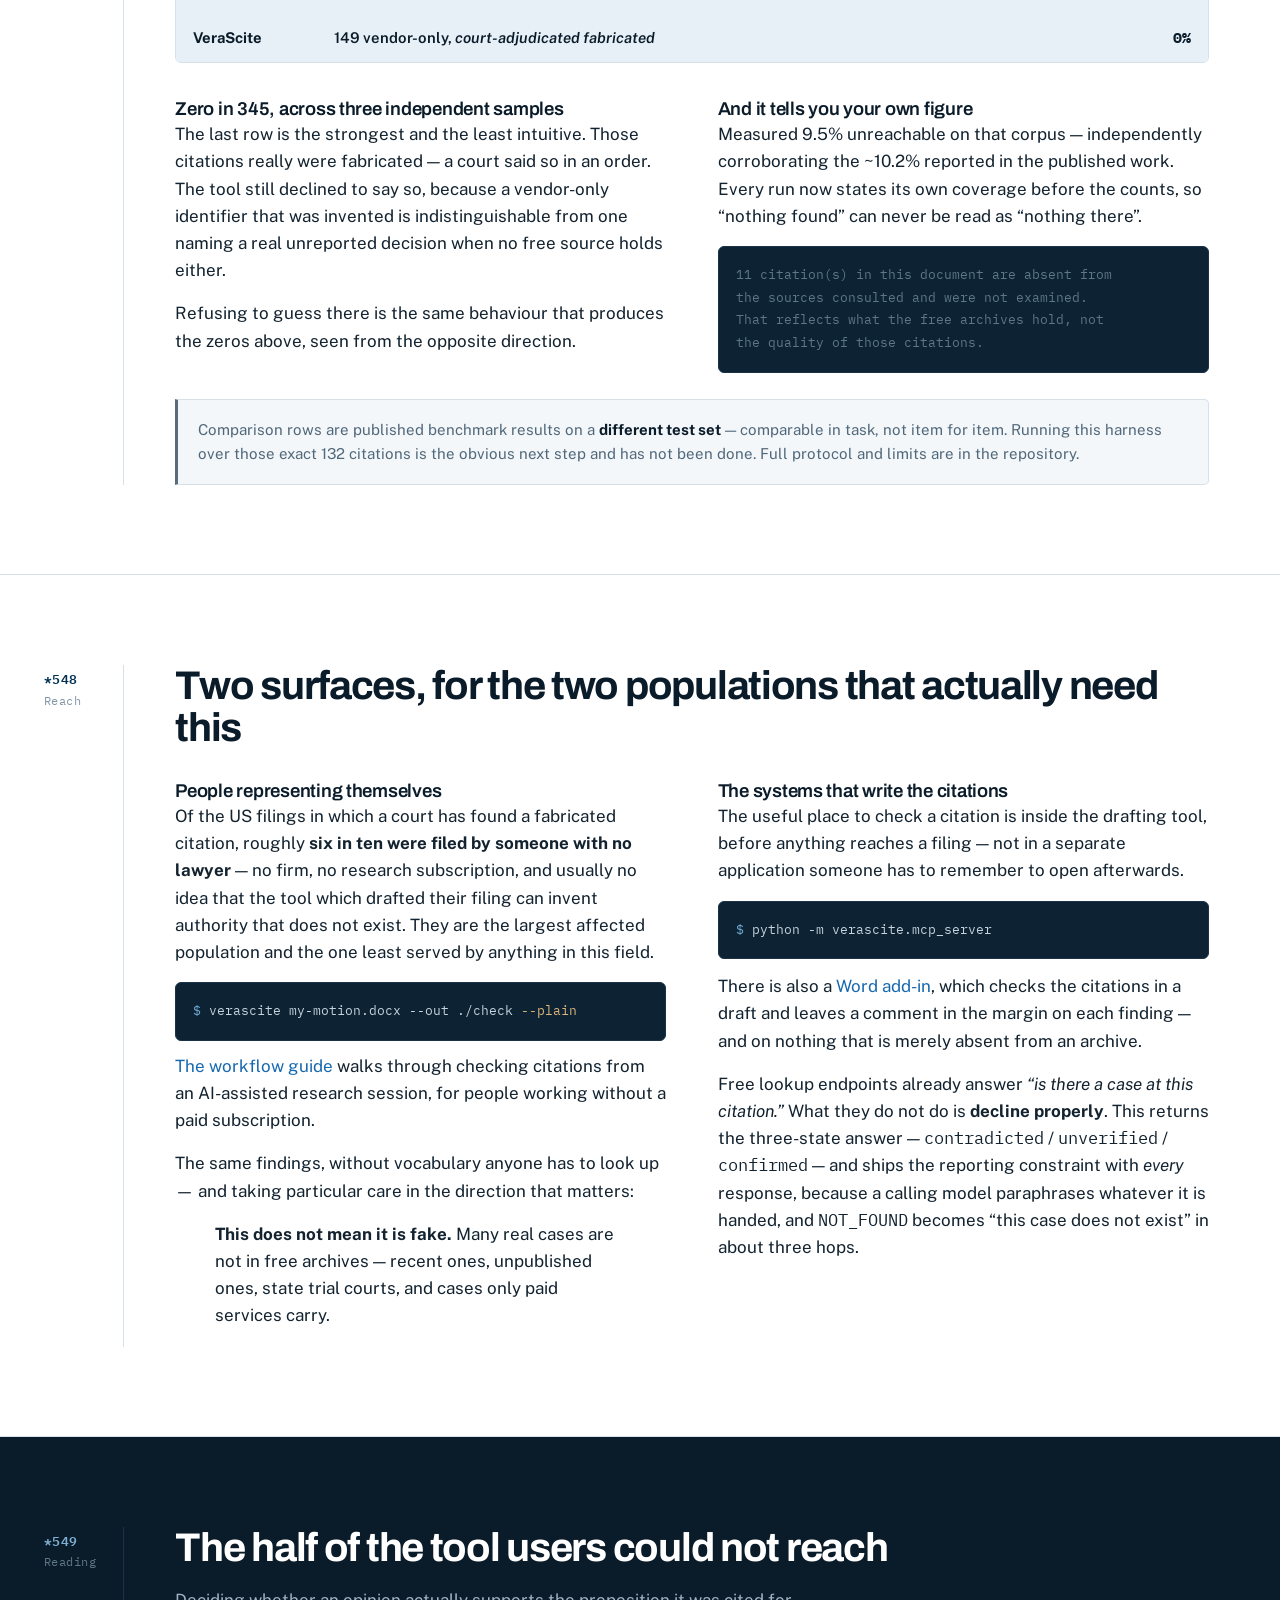
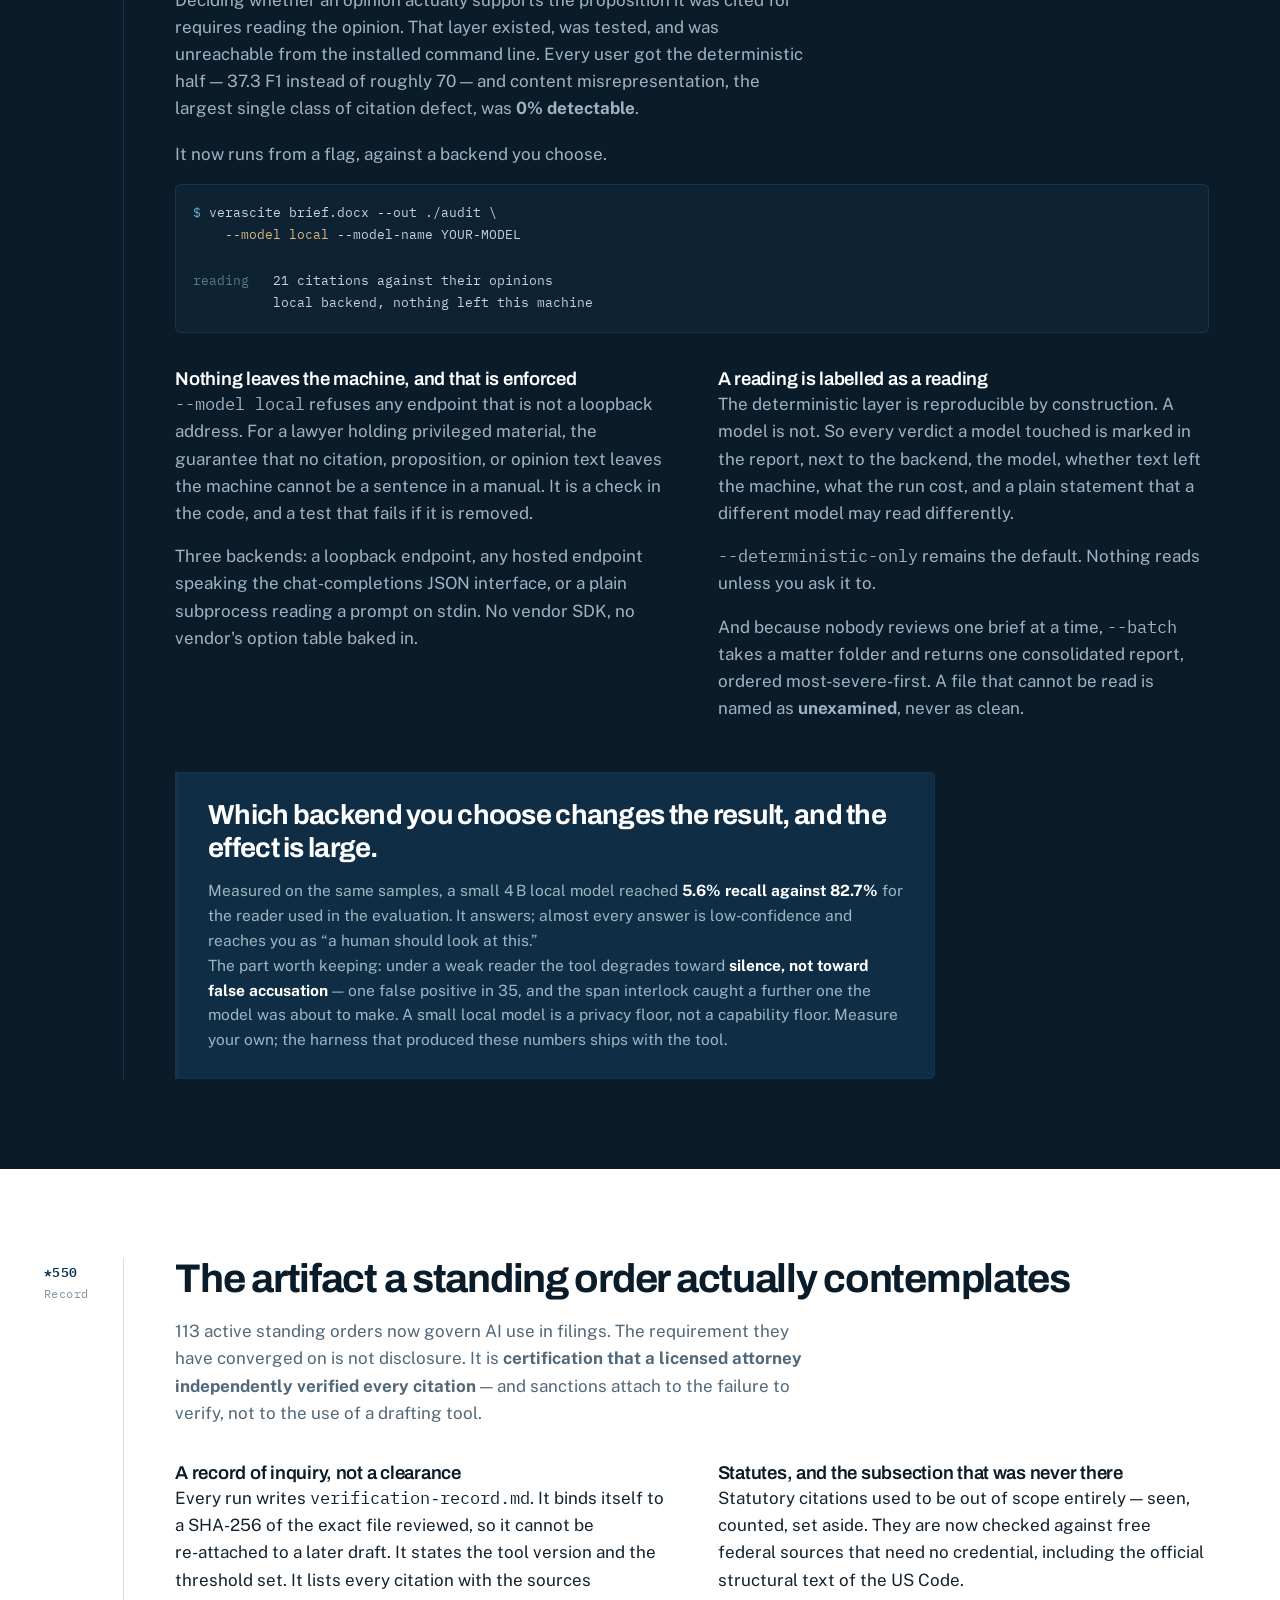
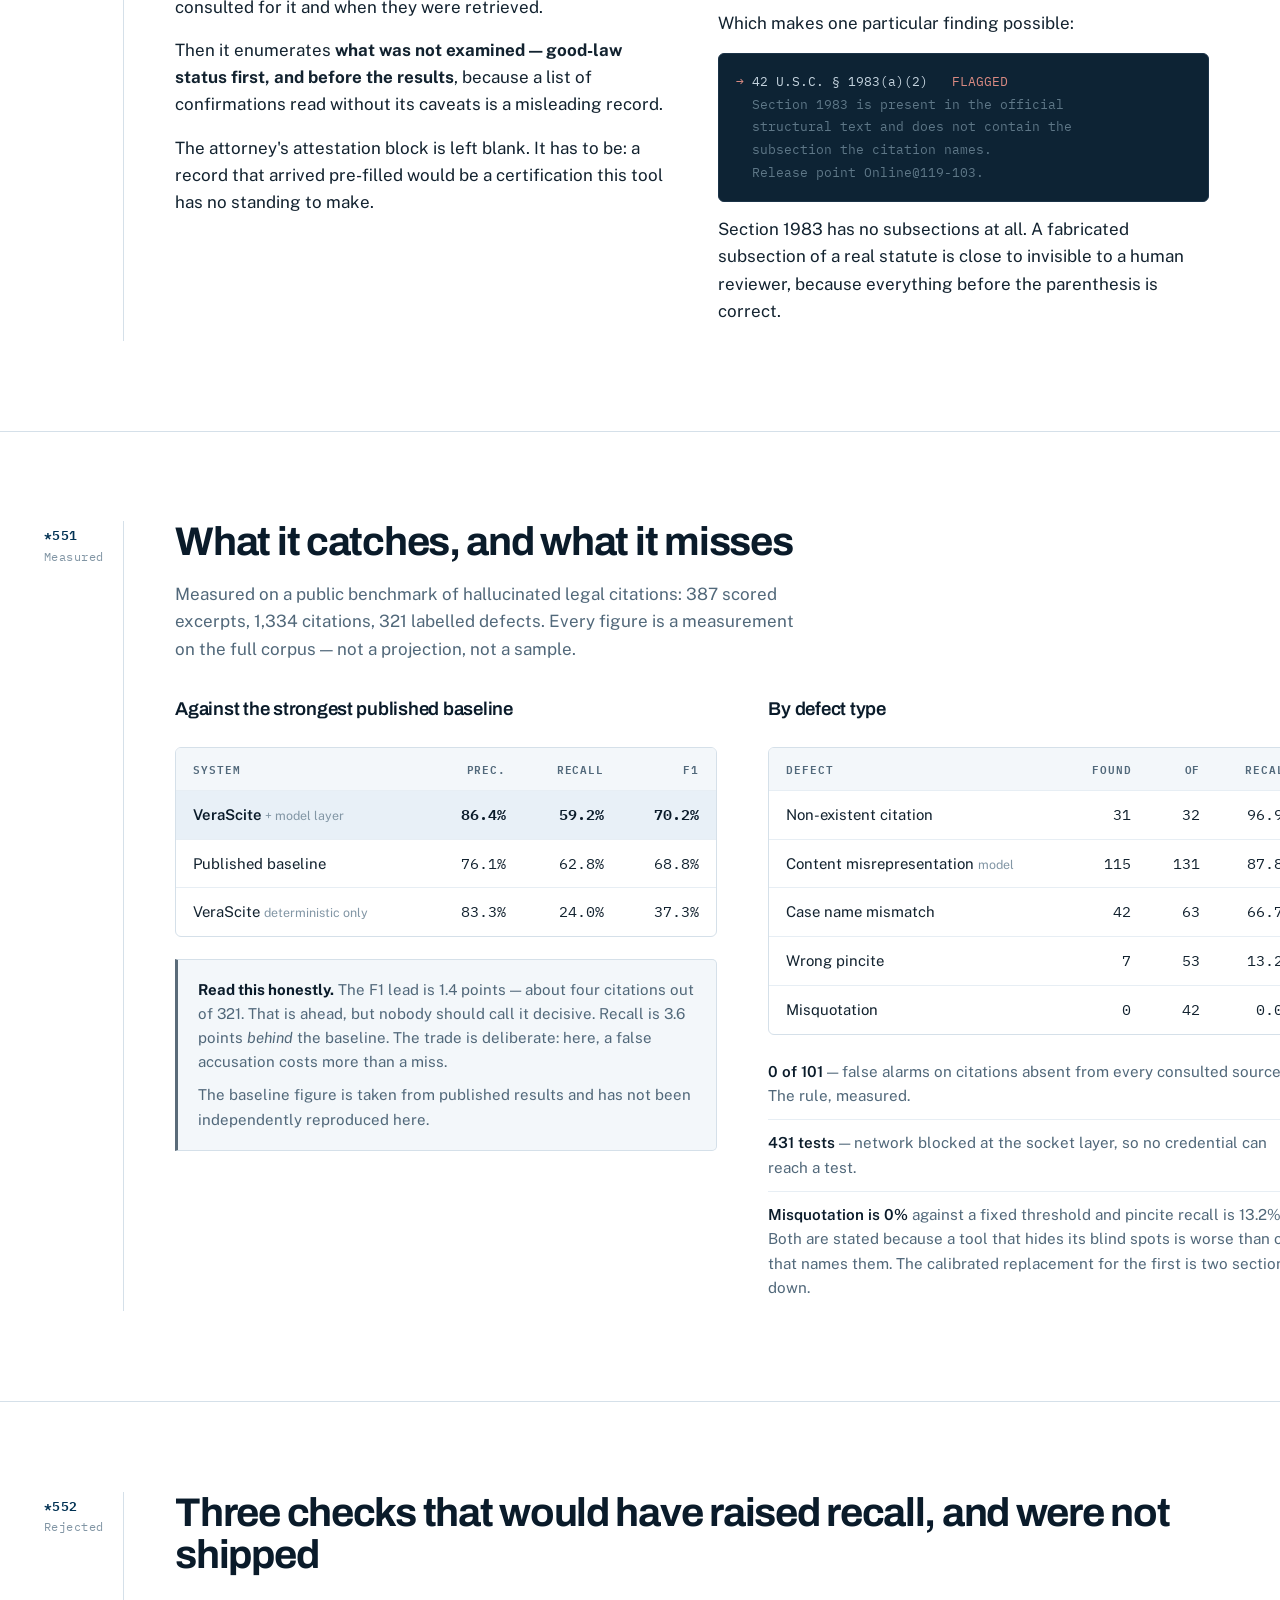
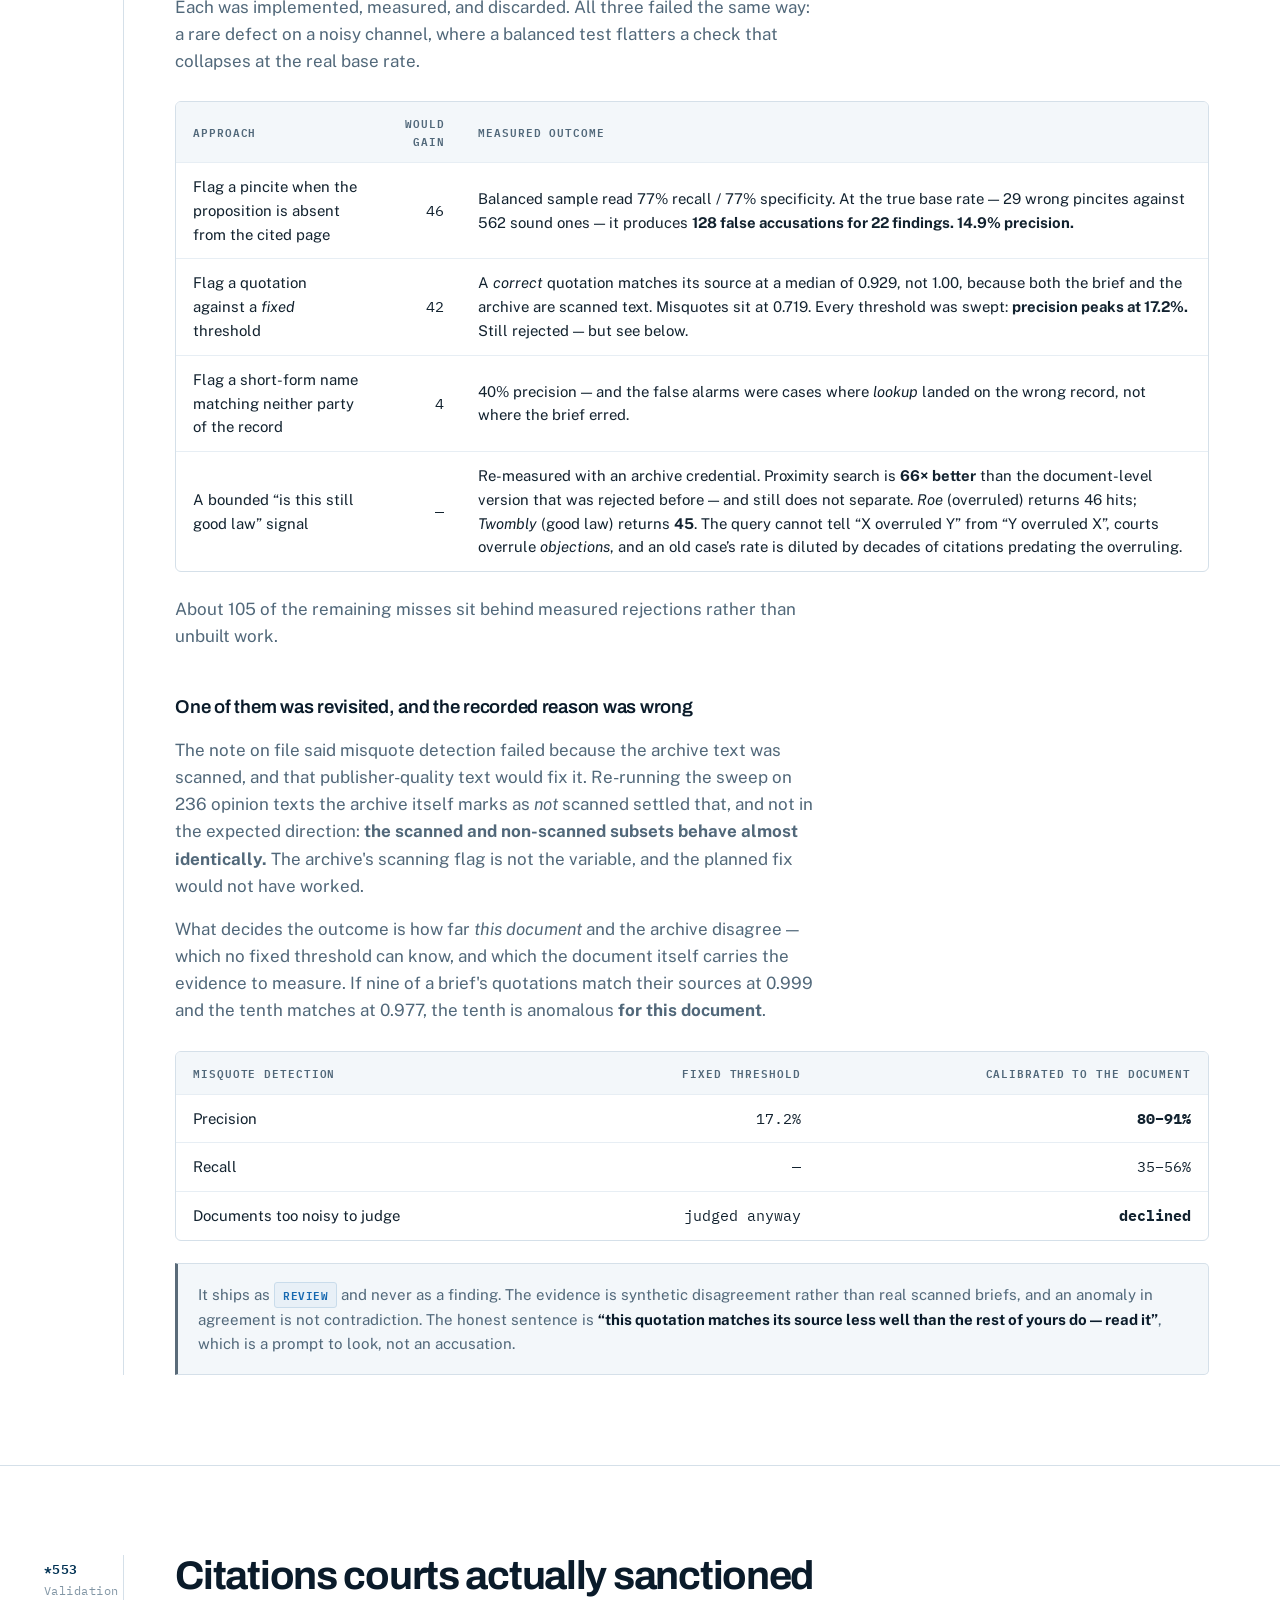
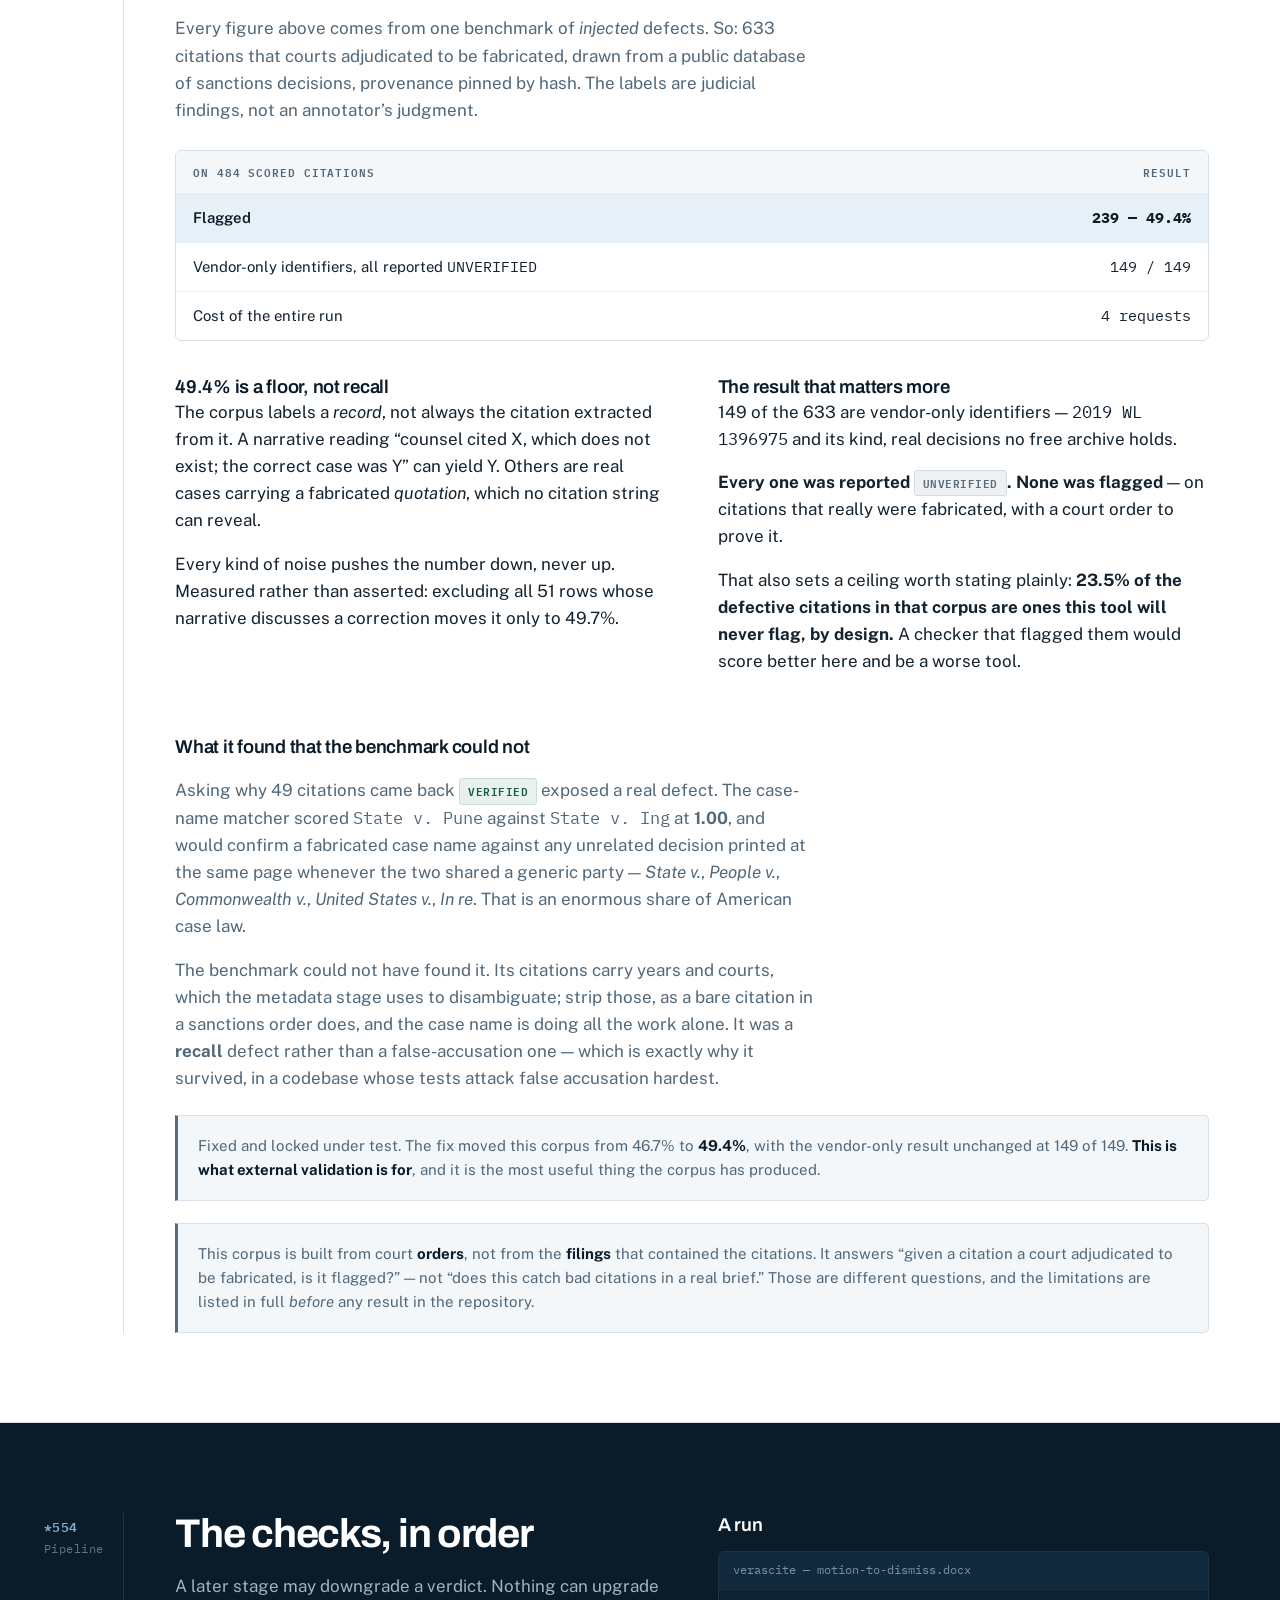
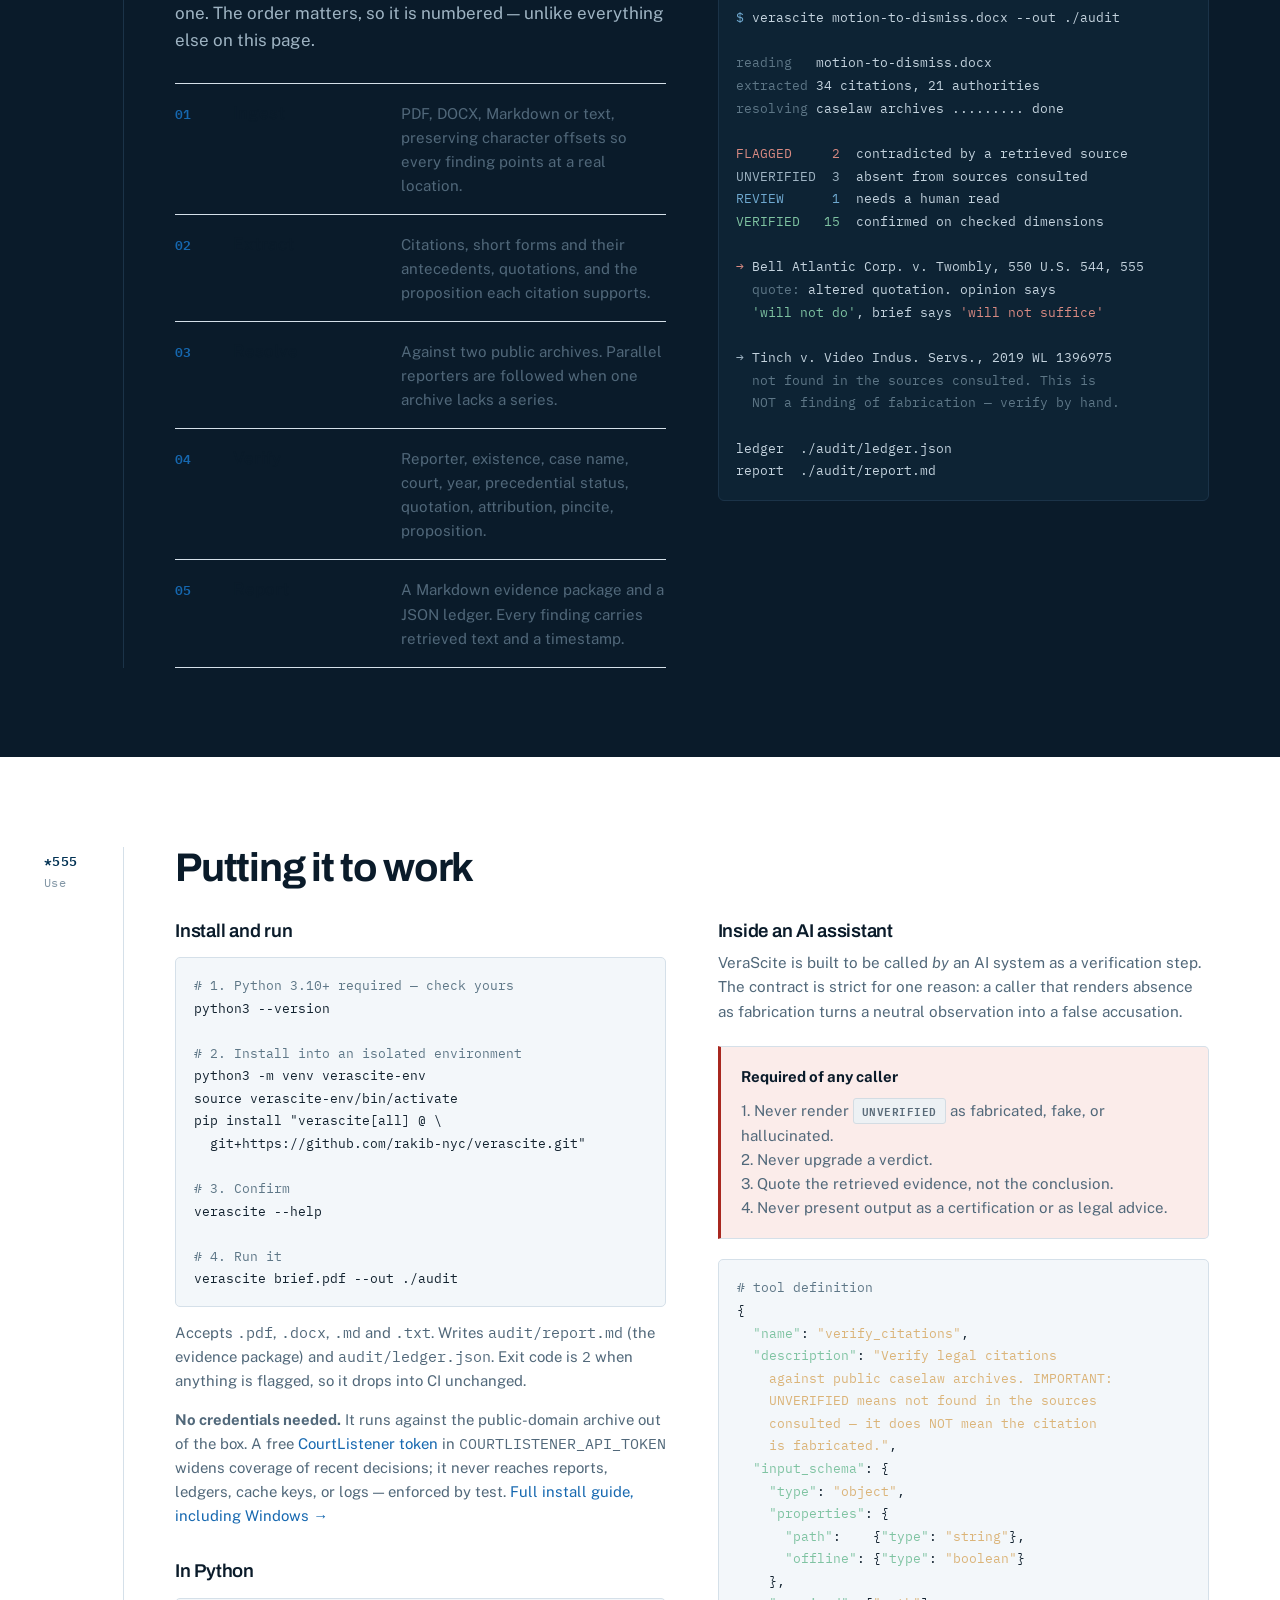
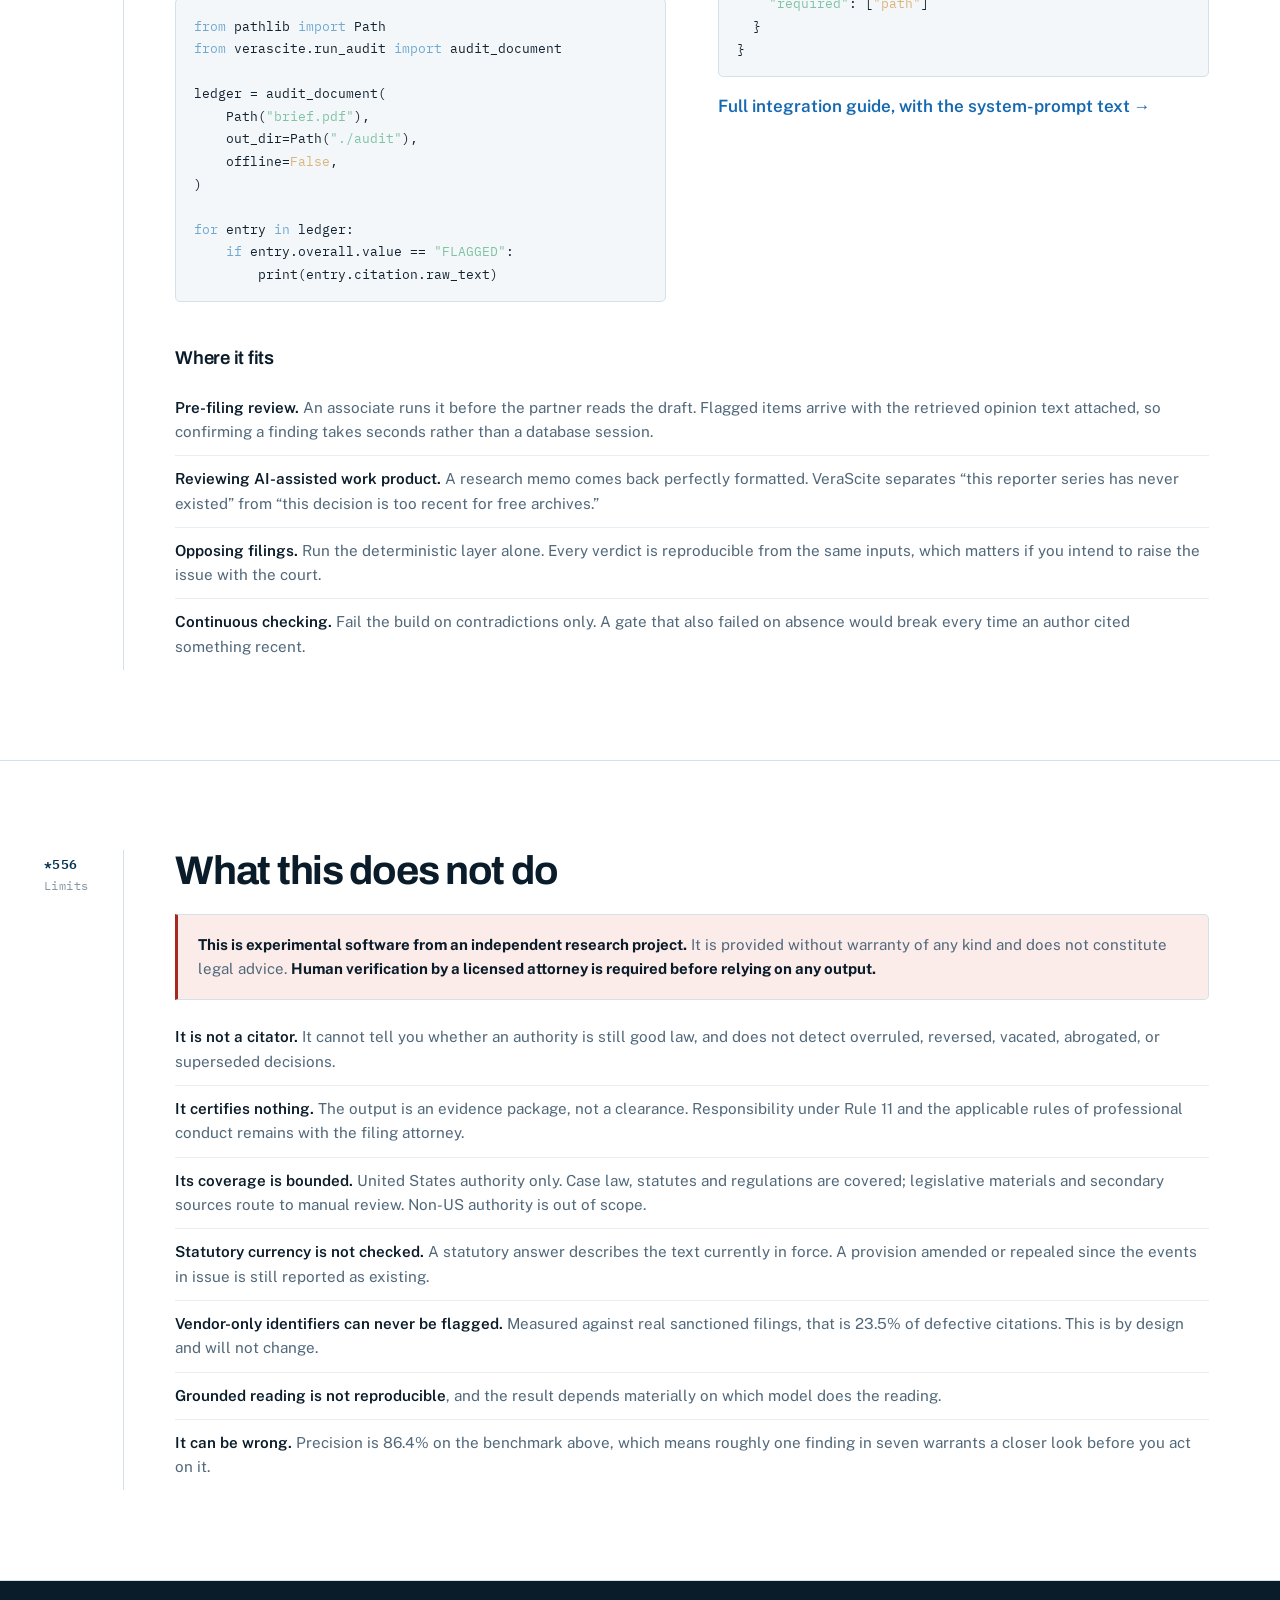
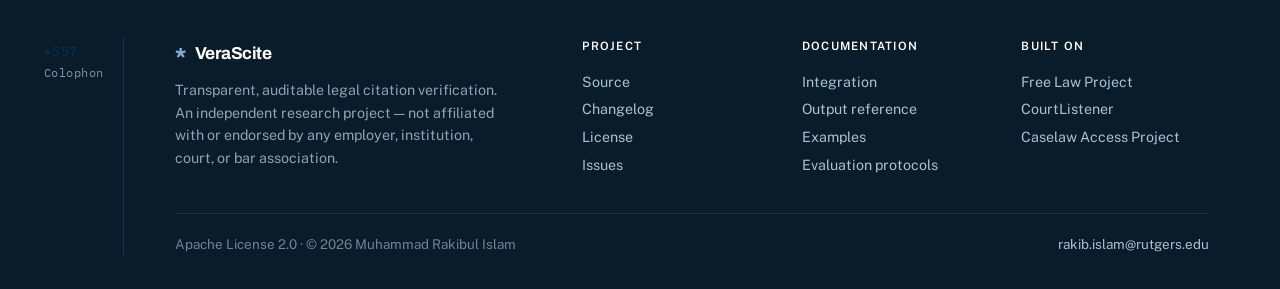
==== commit f85d80bb: "Add a Word add-in The gap the competitive research flagged hardest: BriefCatch and Clearbrief live i" ====
--- a/docs/index.html
+++ b/docs/index.html
@@ -245,6 +245,7 @@
     <a href="#failure">Failure modes</a>
     <a href="#verdicts">Verdicts</a>
     <a href="./check.html">Check a citation</a>
+    <a href="https://github.com/rakib-nyc/verascite/blob/main/word-addin/README.md">Word add-in</a>
     <a href="#abstain">Abstention</a>
     <a href="#reach">Reach</a>
     <a href="#reading">Reading</a>
@@ -483,6 +484,10 @@
           <div class="term">
             <pre><span class="tk">$</span> python -m verascite.mcp_server</pre>
           </div>
+          <p style="margin-top:14px">There is also a
+          <a href="https://github.com/rakib-nyc/verascite/blob/main/word-addin/README.md">Word
+          add-in</a>, which checks the citations in a draft and leaves a comment in the margin
+          on each finding &mdash; and on nothing that is merely absent from an archive.</p>
           <p style="margin-top:14px">Free lookup endpoints already answer <em>&ldquo;is there a
           case at this citation.&rdquo;</em> What they do not do is <b>decline properly</b>.
           This returns the three-state answer &mdash; <code class="mono">contradicted</code> /
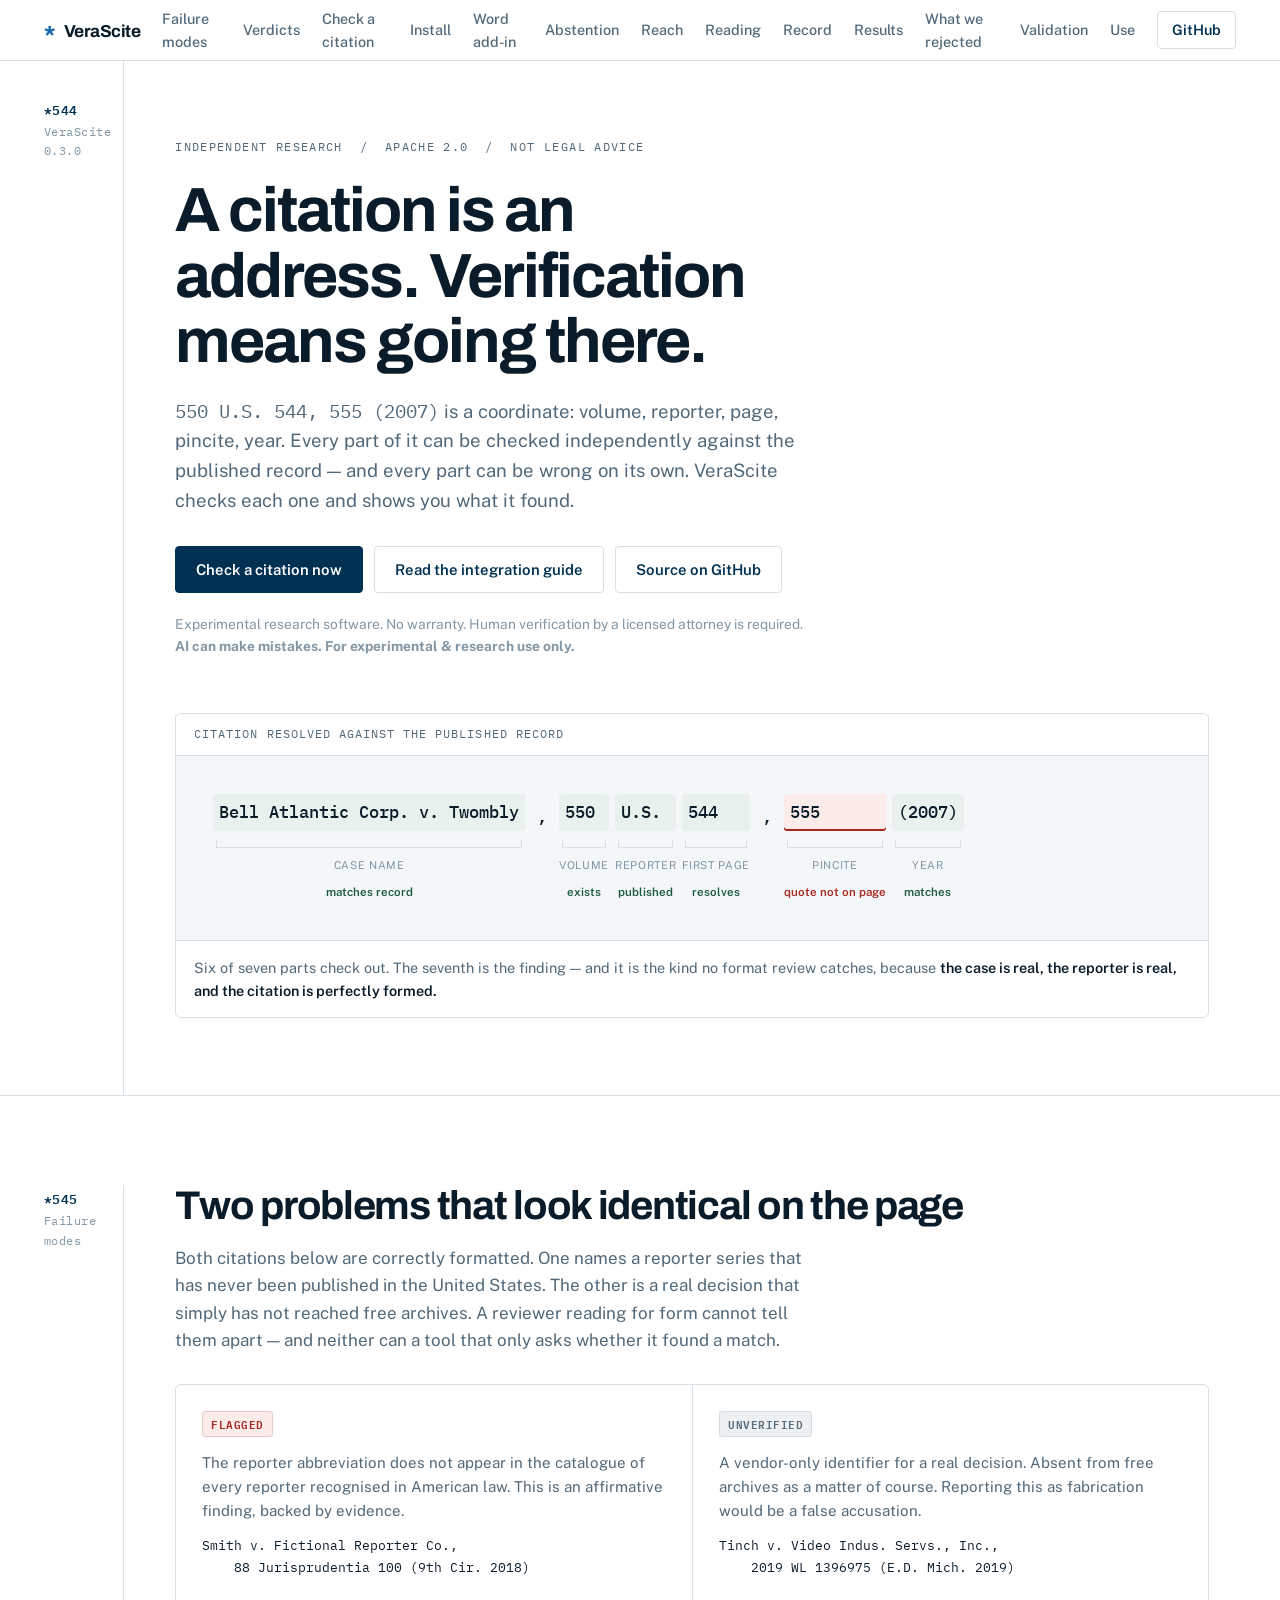
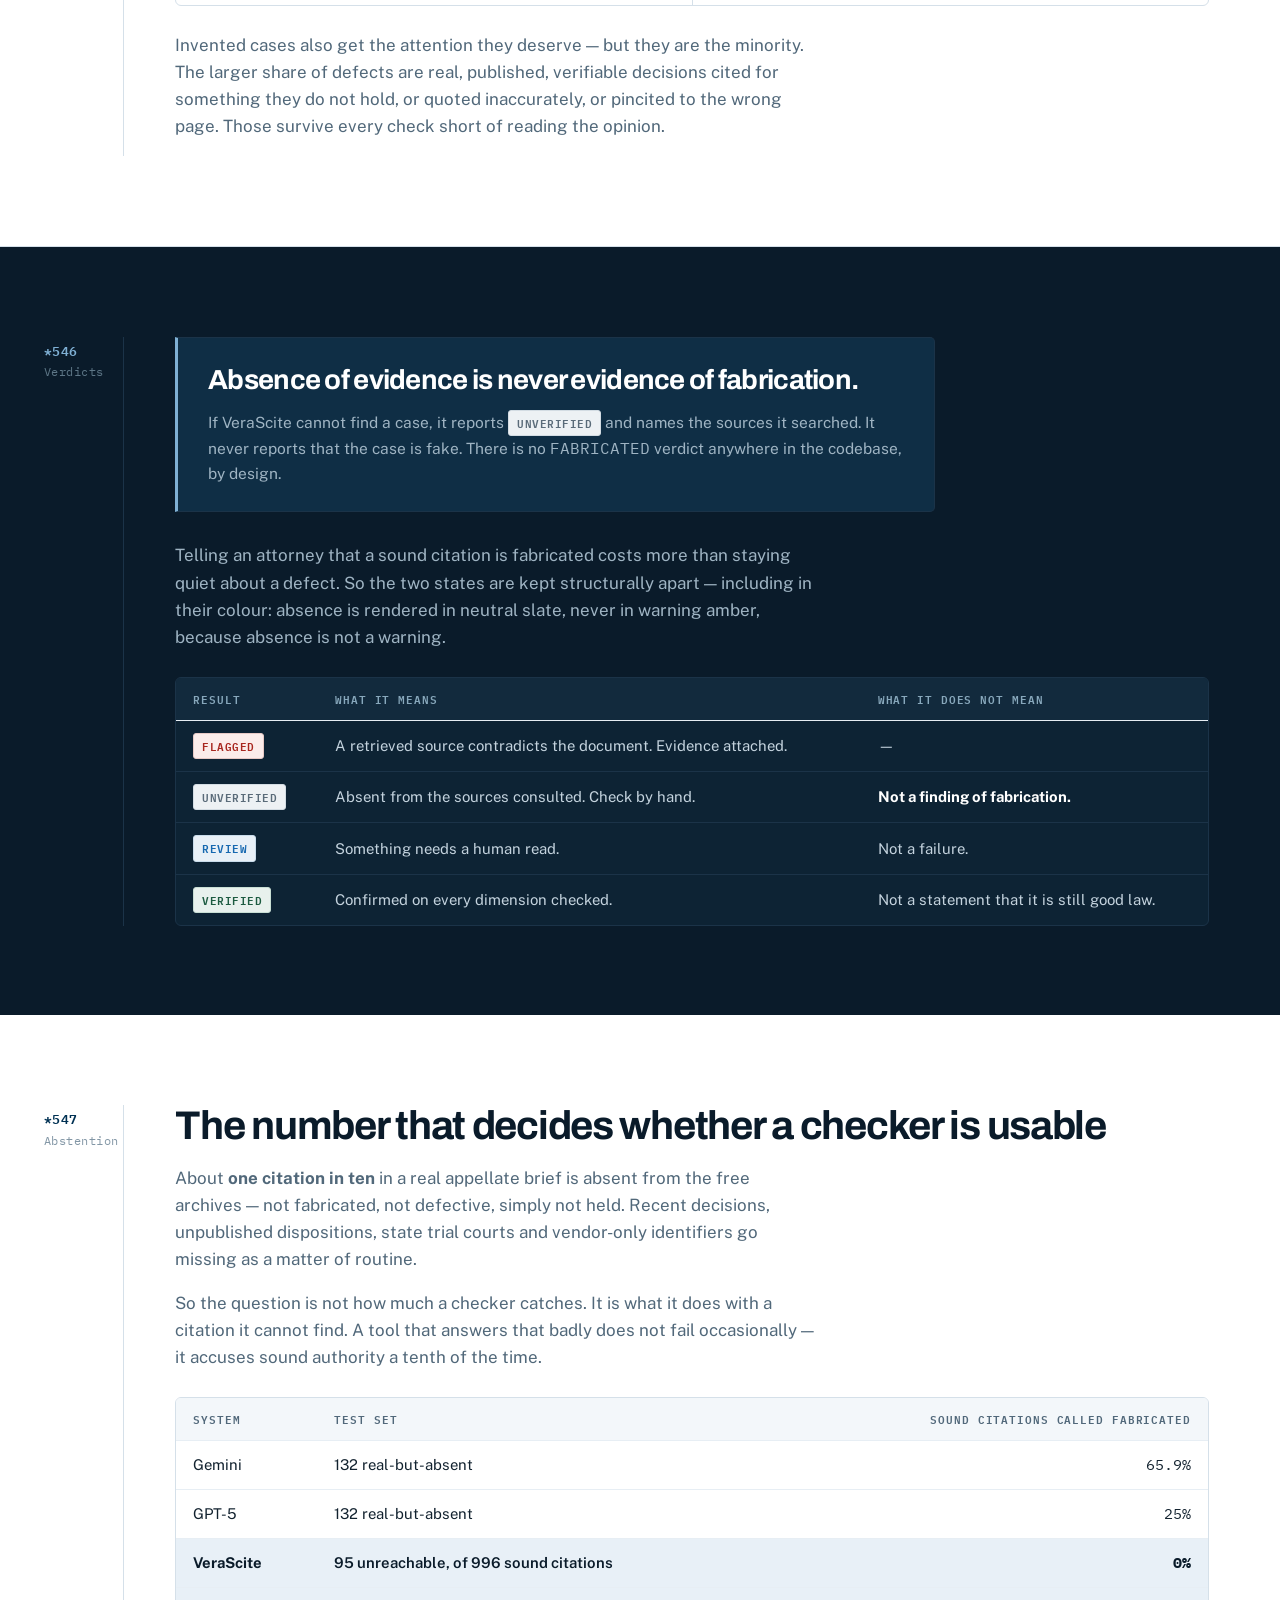
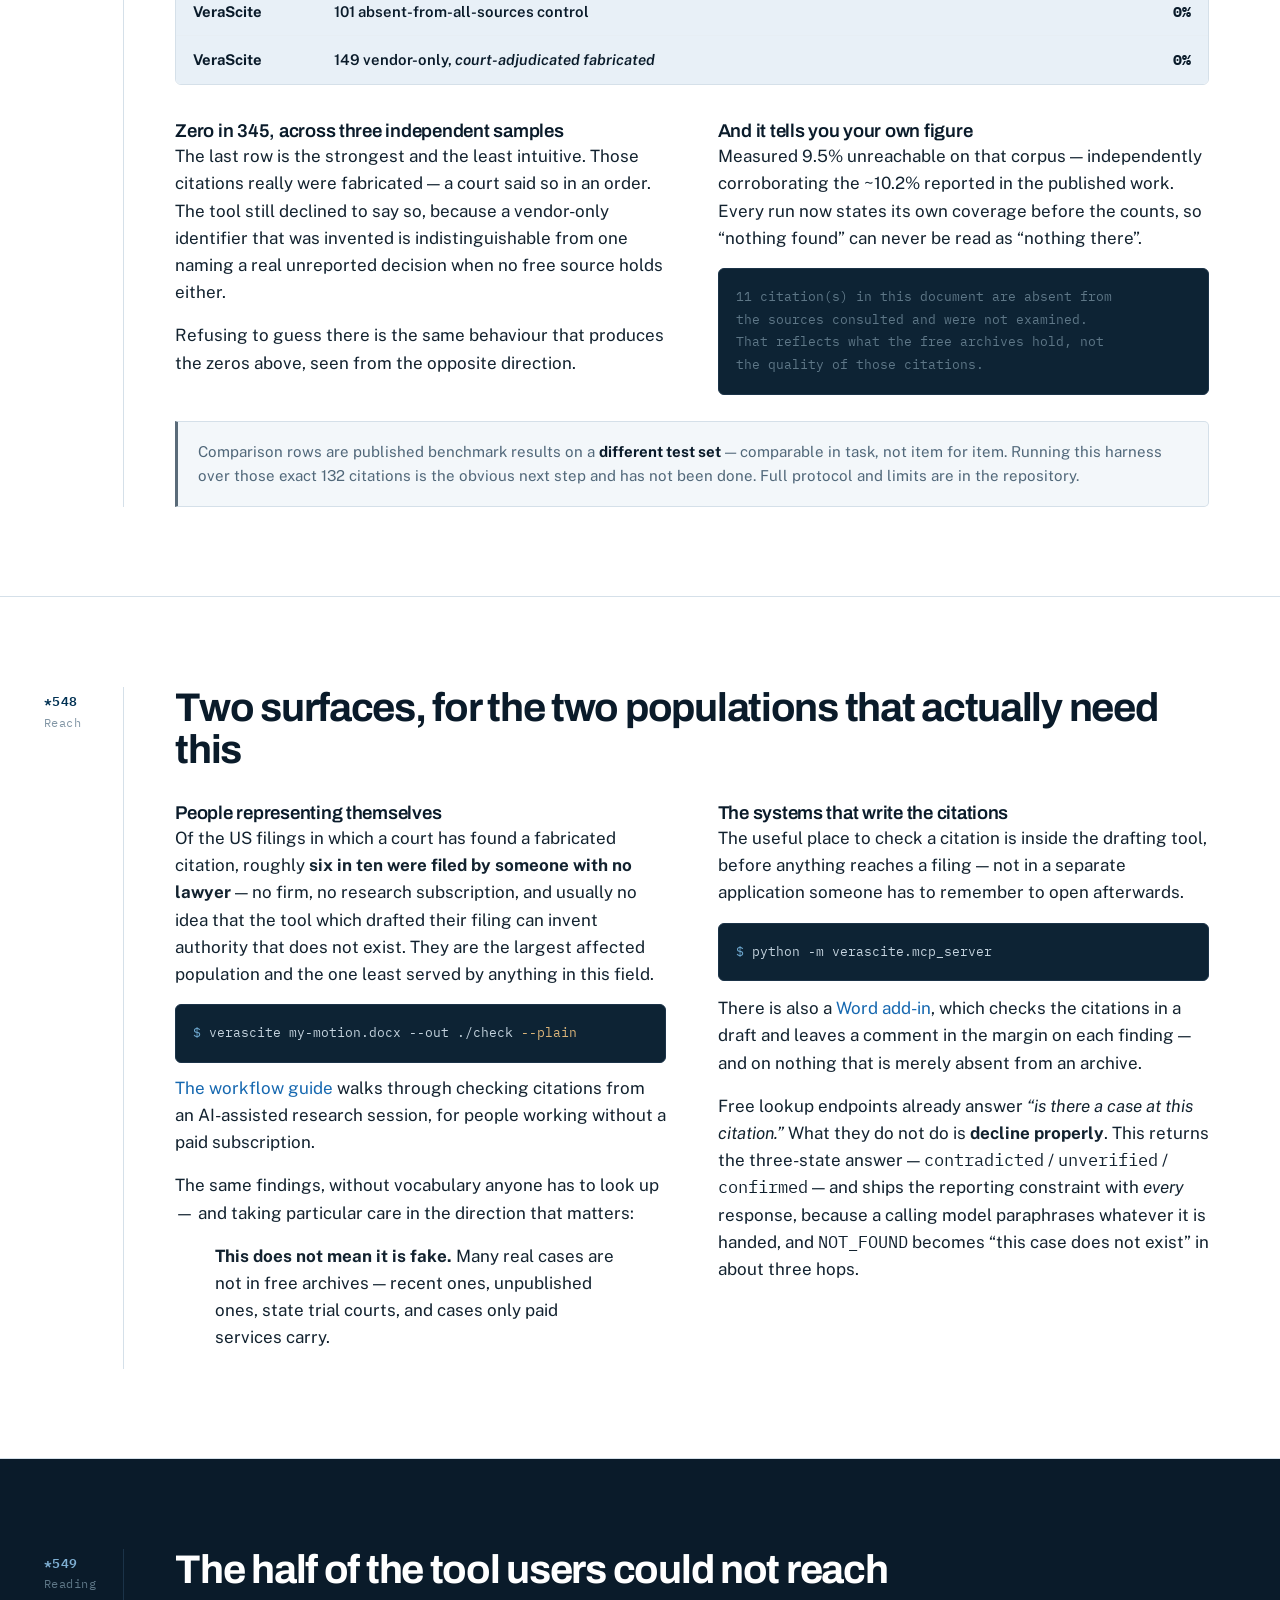
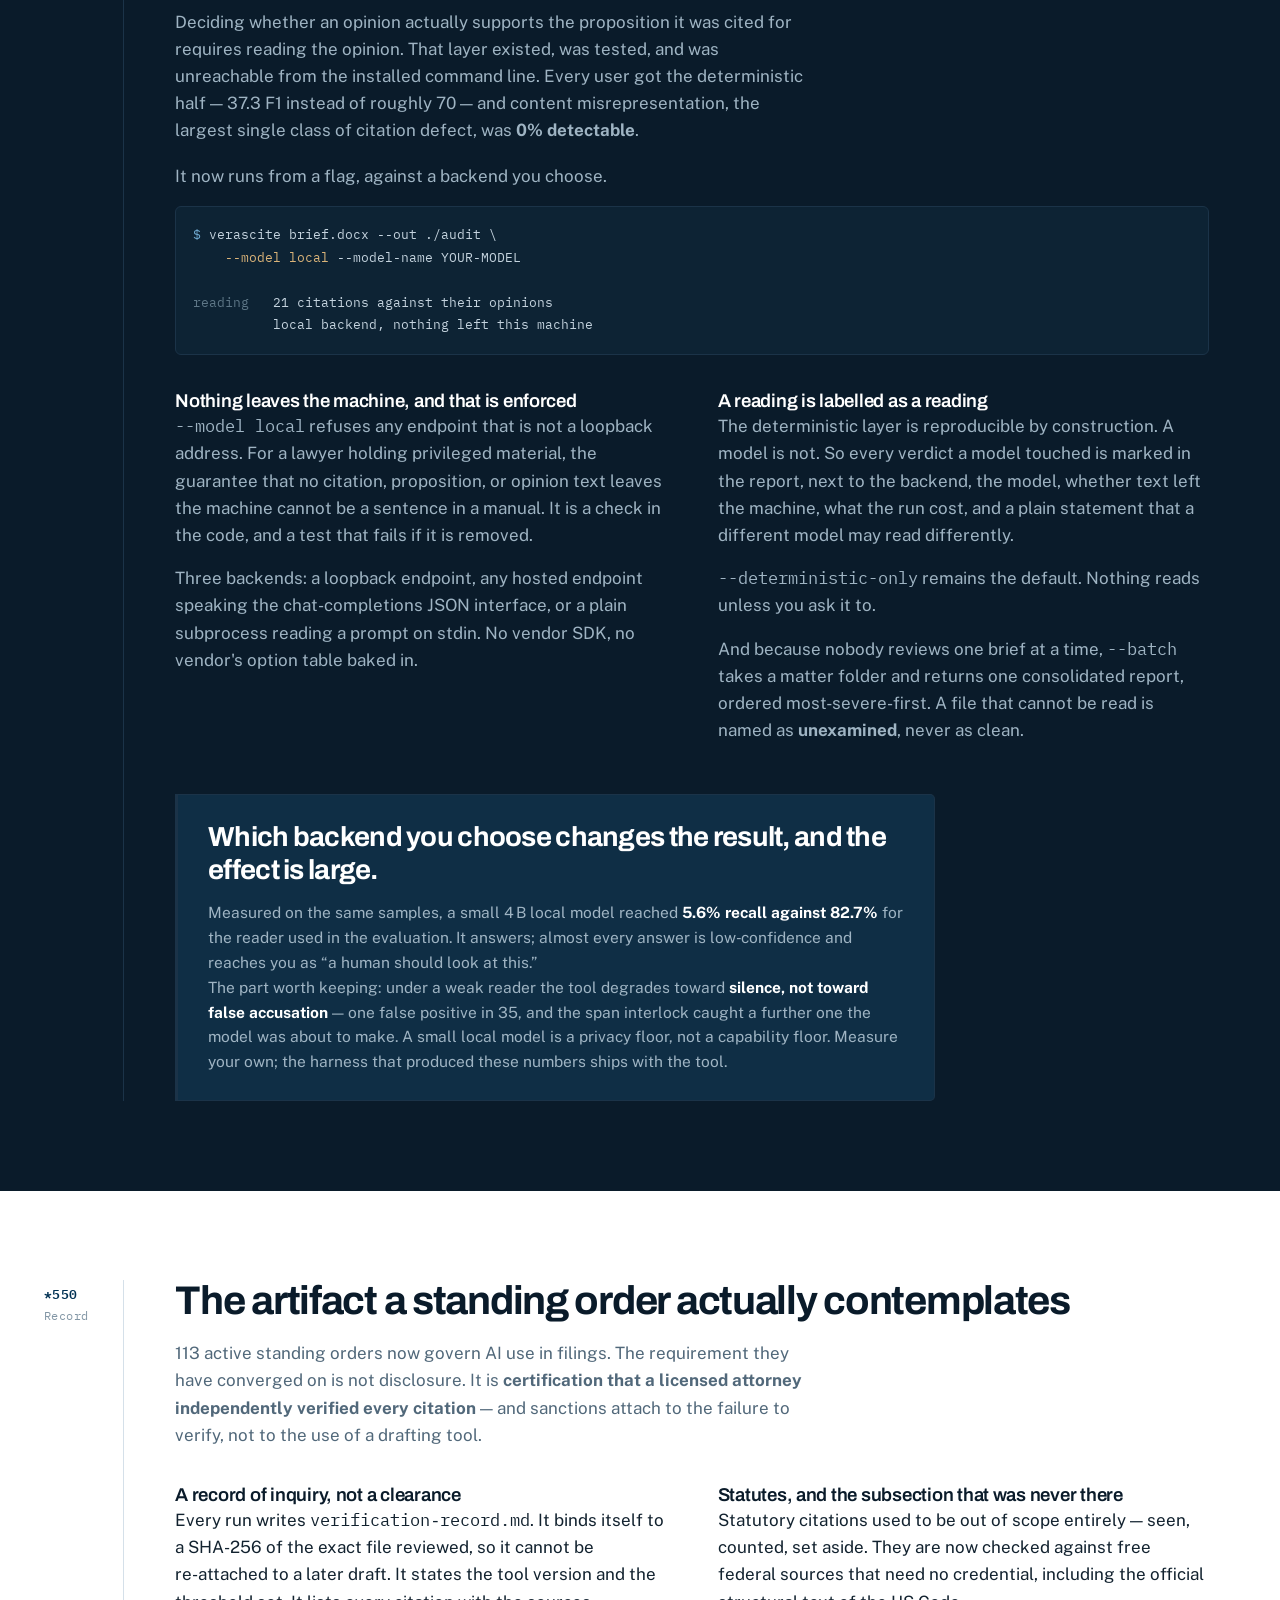
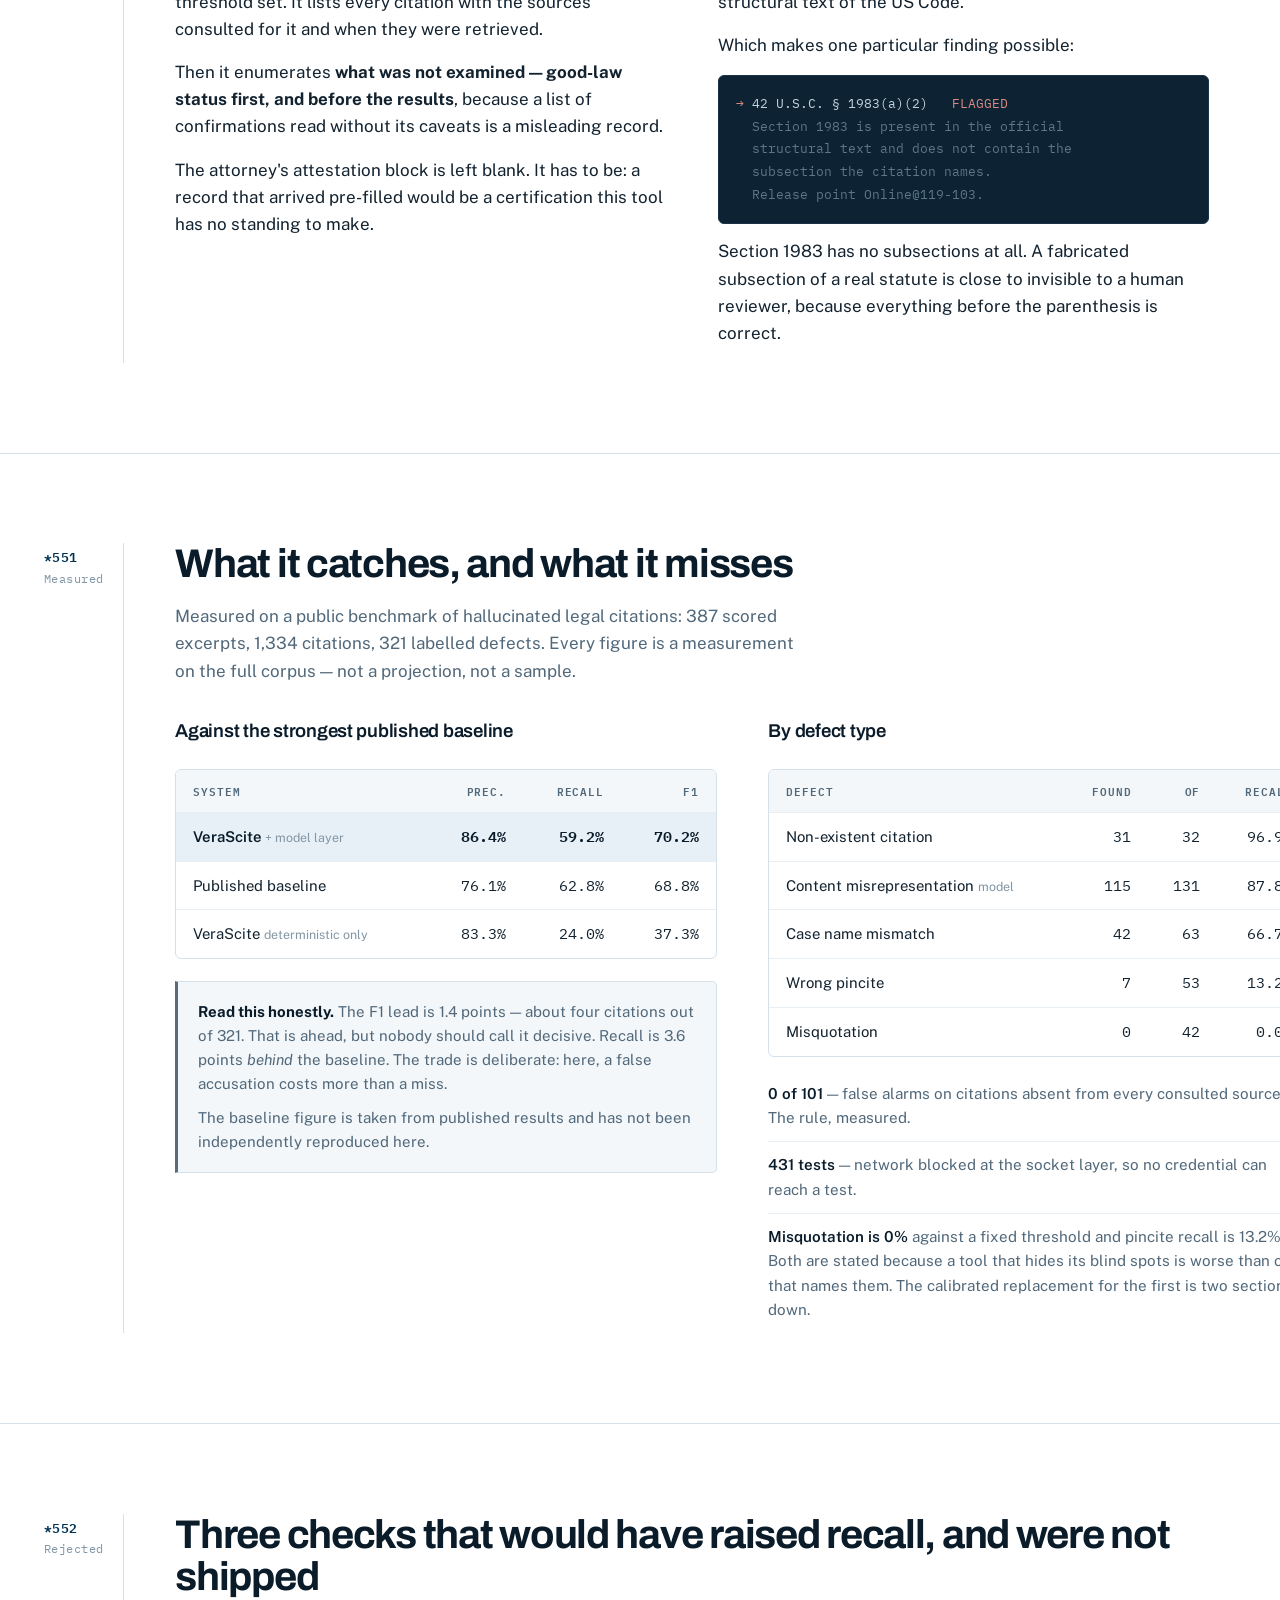
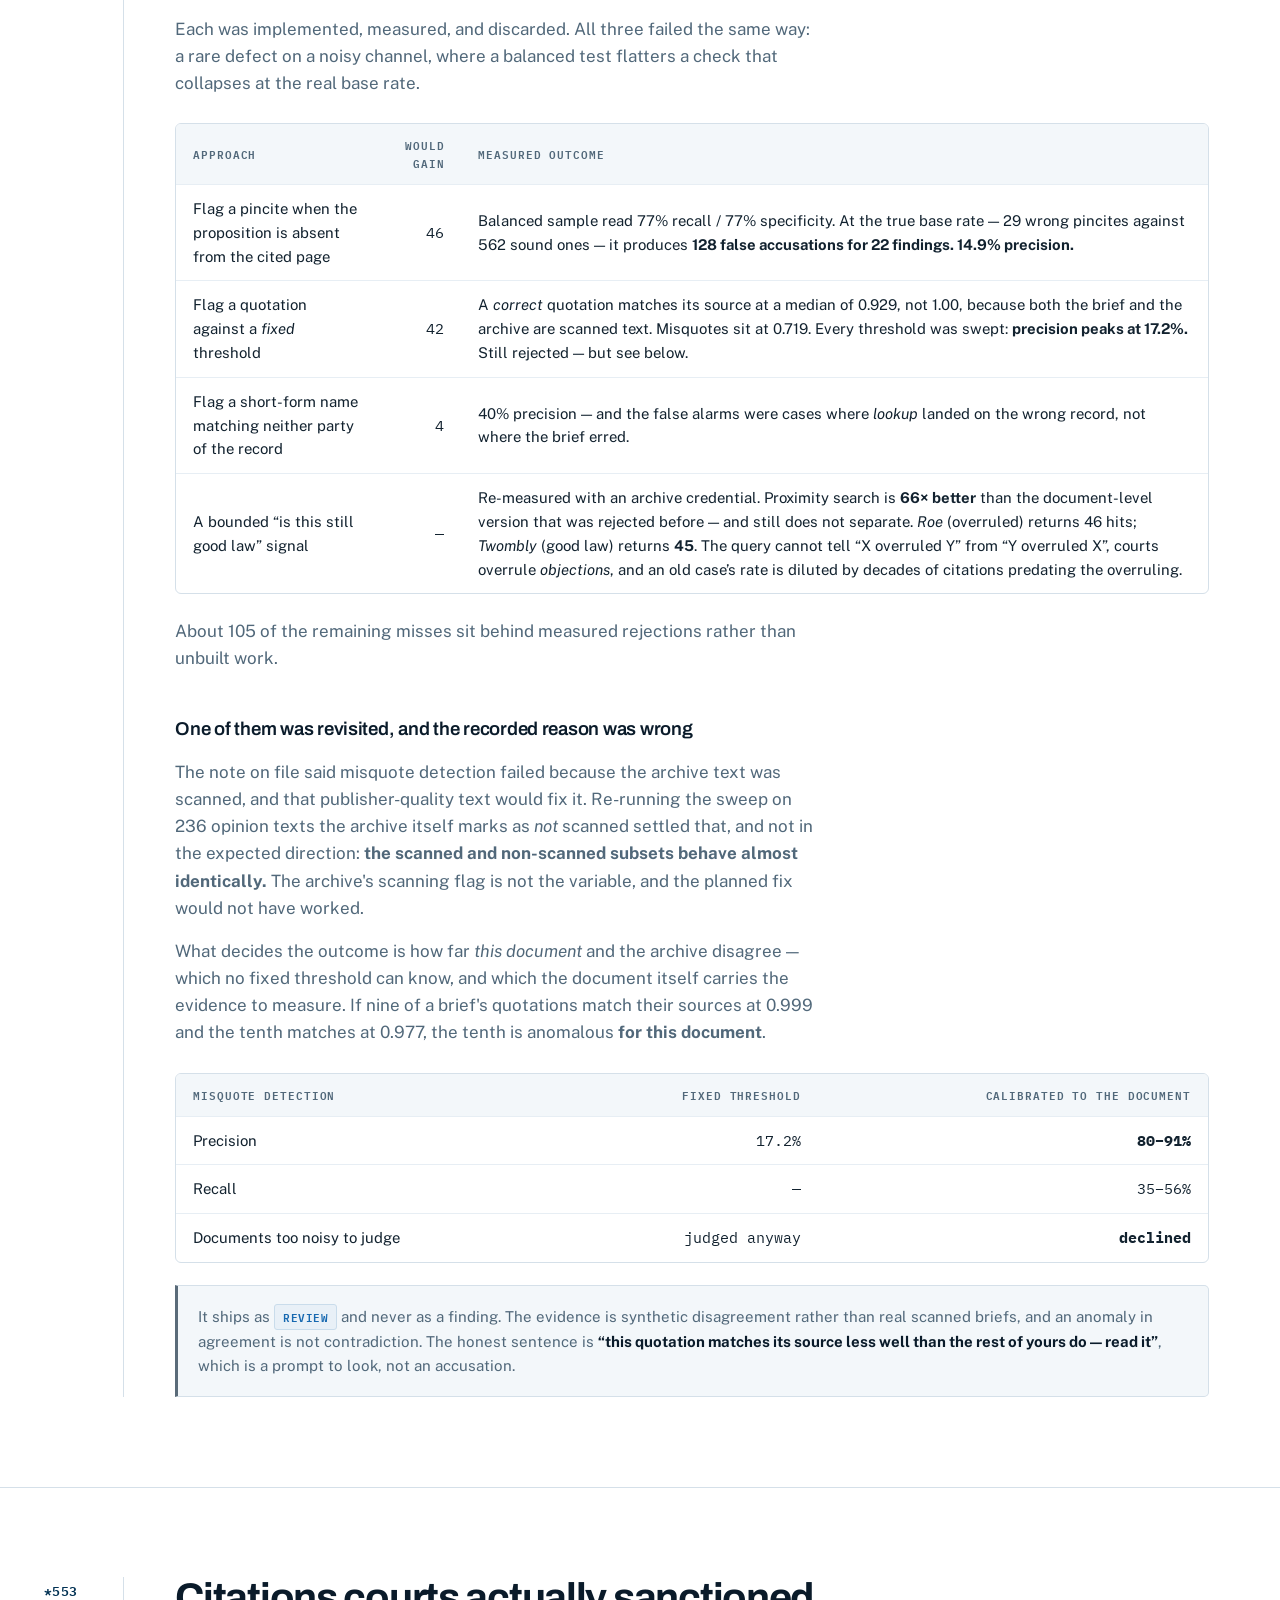
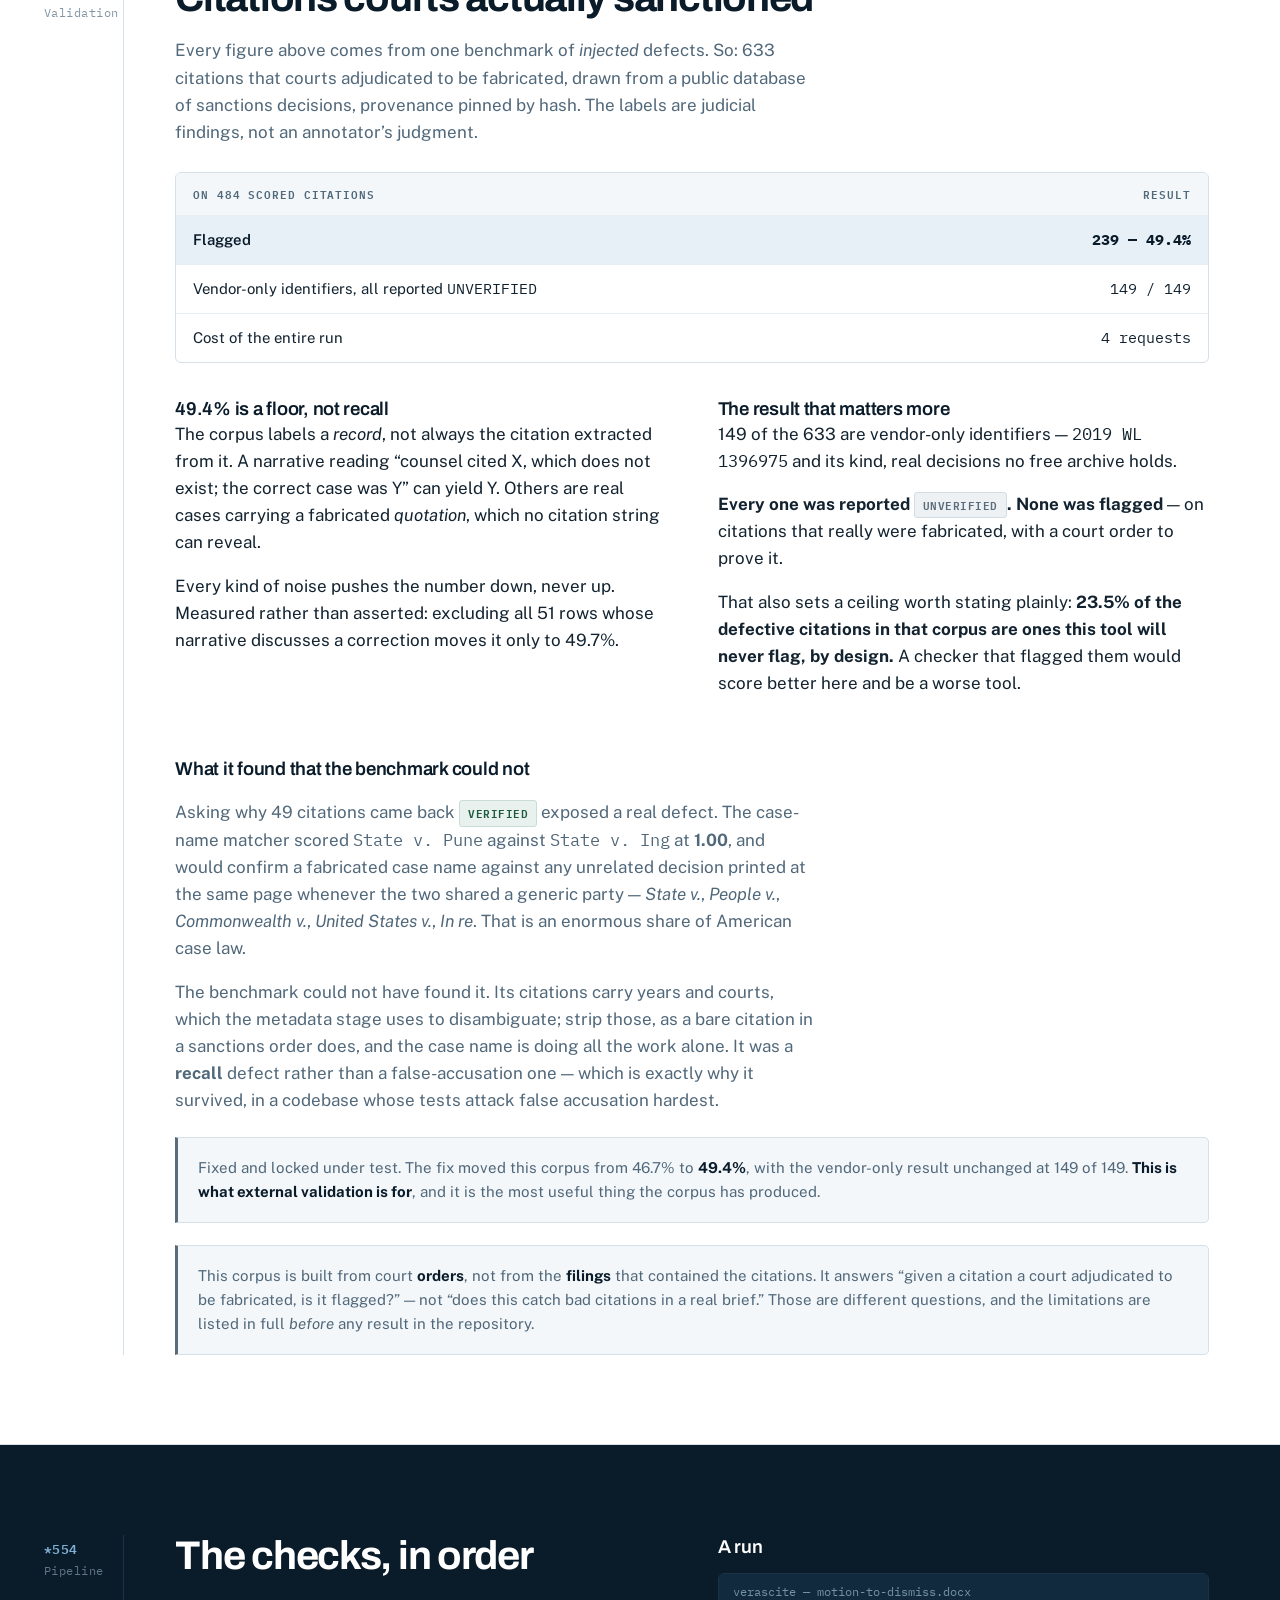
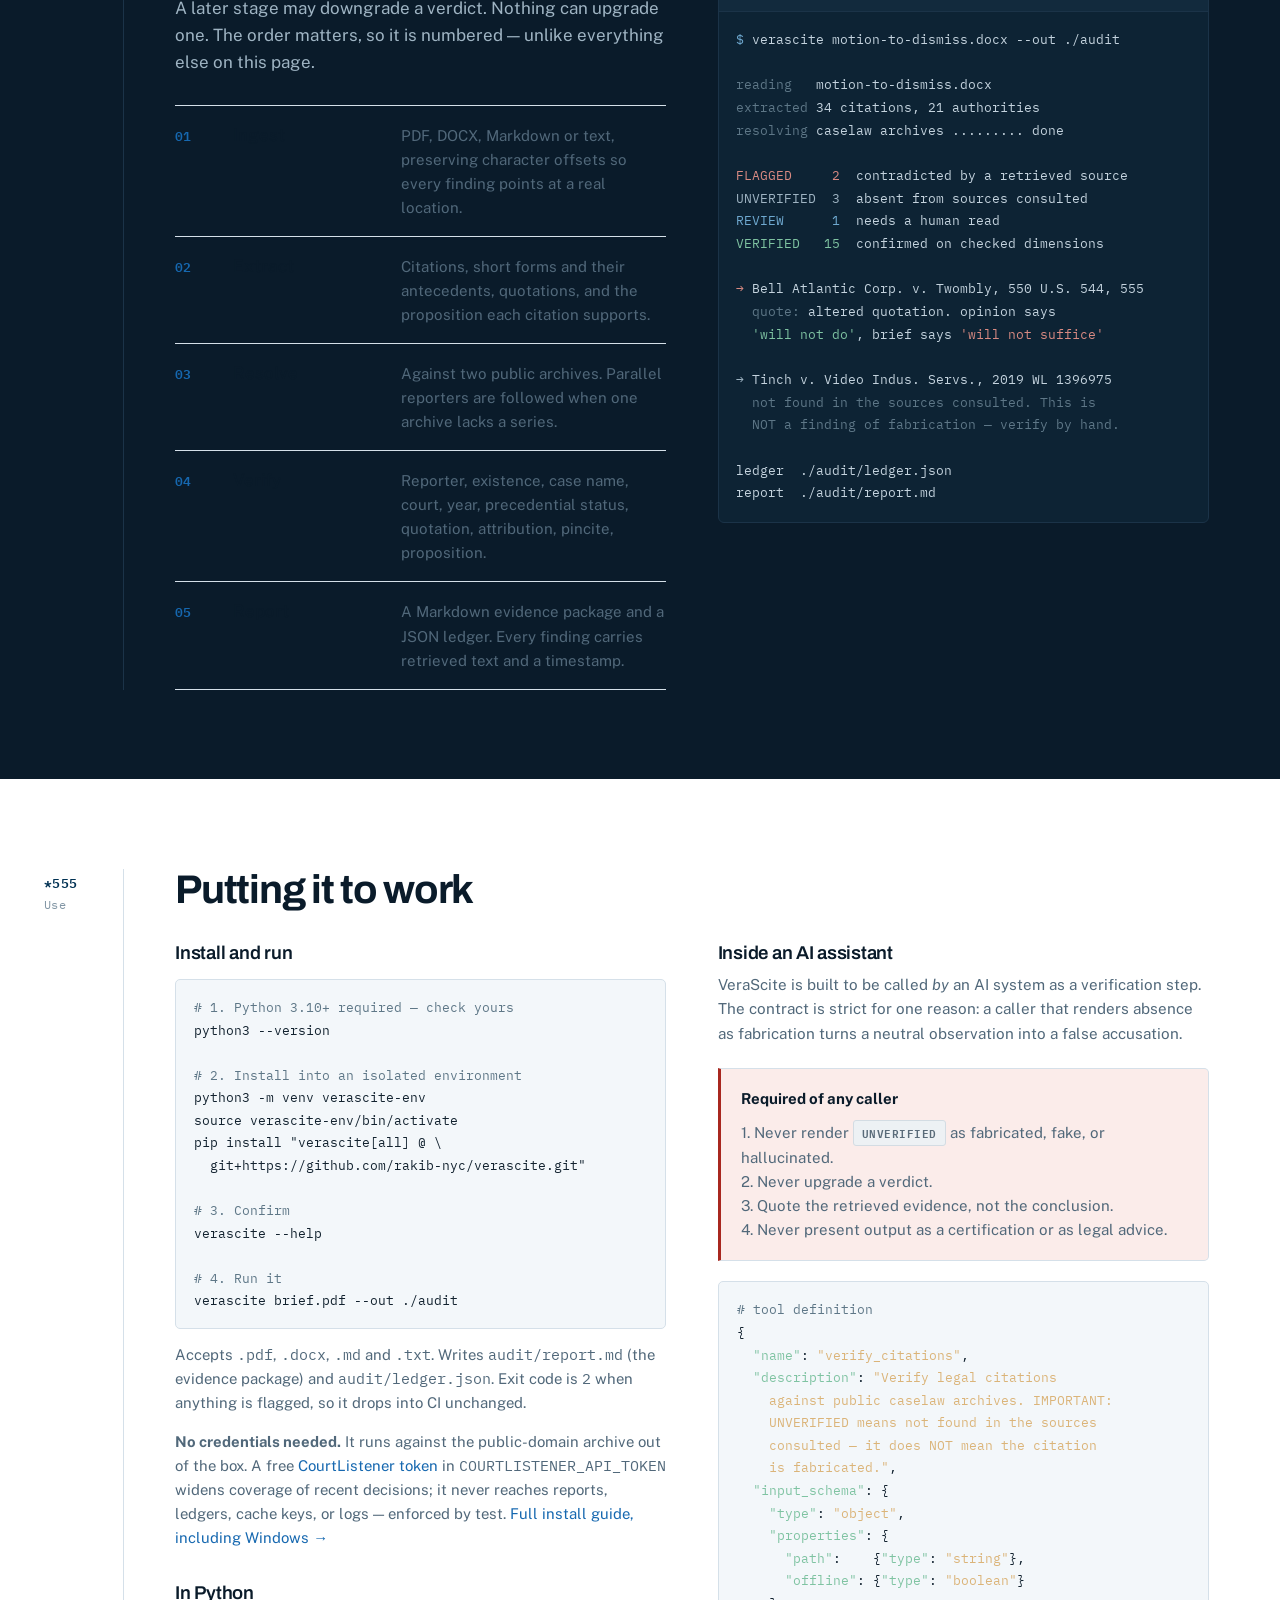
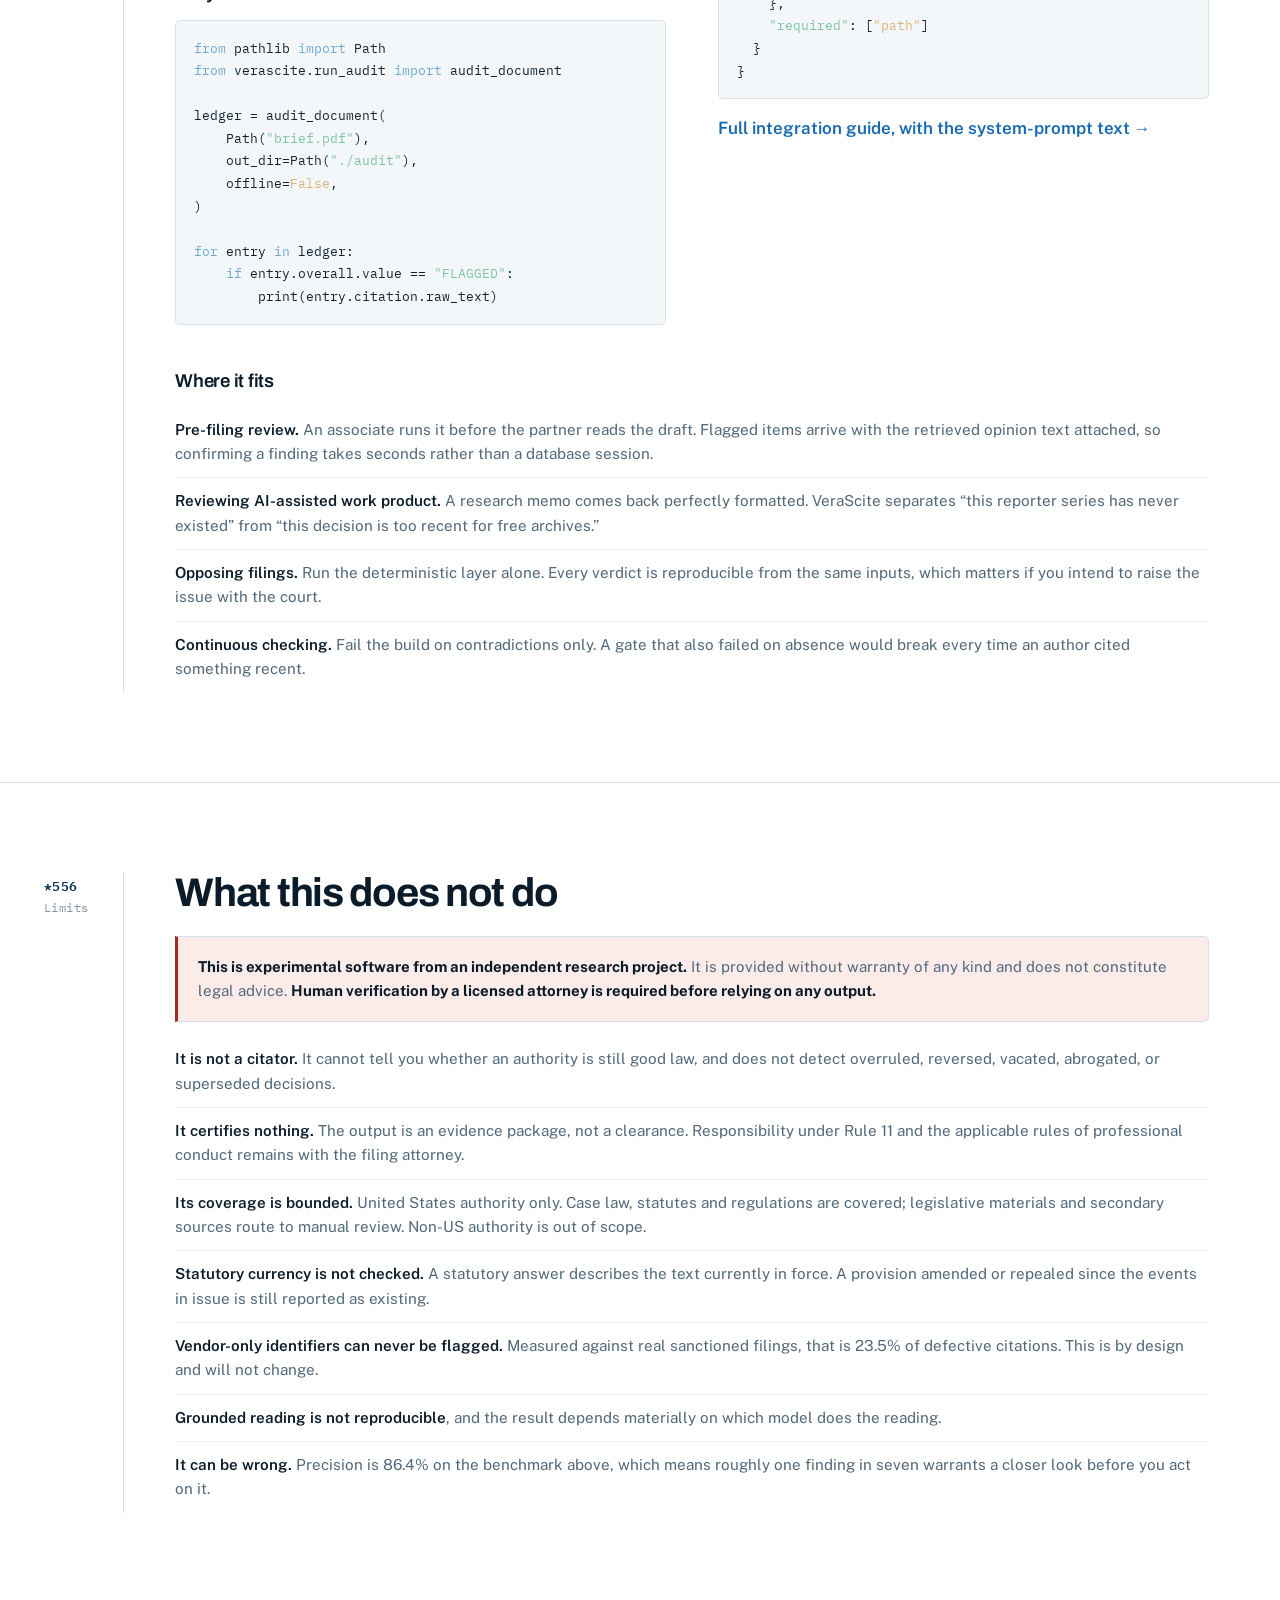
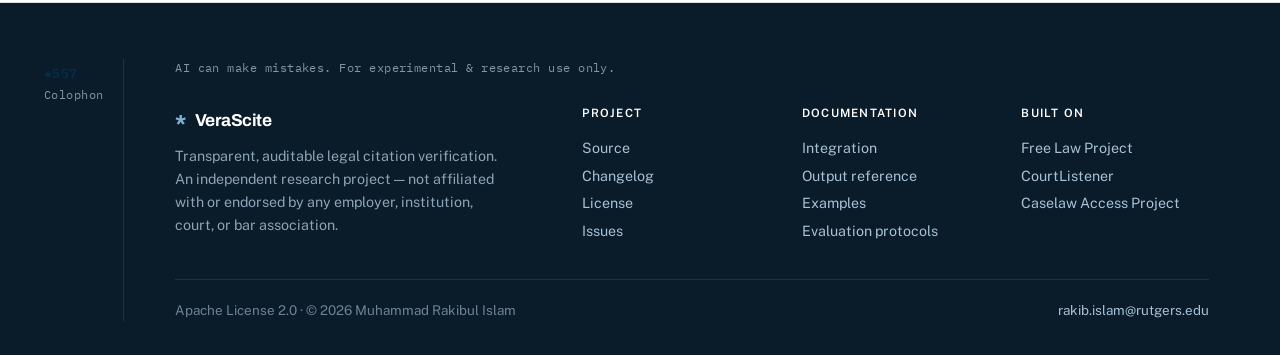
==== commit 3d593756: "Let every surface use its own CourtListener token, and carry the notice Two things asked for, and on" ====
--- a/docs/index.html
+++ b/docs/index.html
@@ -245,6 +245,7 @@
     <a href="#failure">Failure modes</a>
     <a href="#verdicts">Verdicts</a>
     <a href="./check.html">Check a citation</a>
+    <a href="https://github.com/rakib-nyc/verascite/blob/main/docs/INSTALL-ALL.md">Install</a>
     <a href="https://github.com/rakib-nyc/verascite/blob/main/word-addin/README.md">Word add-in</a>
     <a href="#abstain">Abstention</a>
     <a href="#reach">Reach</a>
@@ -279,7 +280,8 @@
         <a class="btn b2" href="#use">Read the integration guide</a>
         <a class="btn b2" href="https://github.com/rakib-nyc/verascite">Source on GitHub</a>
       </div>
-      <p class="smallnote">Experimental research software. No warranty. Human verification by a licensed attorney is required.</p>
+      <p class="smallnote">Experimental research software. No warranty. Human verification by a licensed attorney is required.<br>
+        <b>AI can make mistakes. For experimental &amp; research use only.</b></p>
 
       <!-- SIGNATURE -->
       <div class="spec">
@@ -1028,6 +1030,9 @@
   <div class="sheet">
     <div class="rail"><div class="mark"><b>*557</b>Colophon</div></div>
     <div class="body">
+      <p style="font-family:'IBM Plex Mono',monospace;font-size:.72rem;letter-spacing:.04em;color:var(--faint);margin-bottom:26px">
+        AI can make mistakes. For experimental &amp; research use only.
+      </p>
       <div class="fg">
         <div>
           <div class="brand" style="color:#fff;margin-bottom:11px"><i style="color:#7FB0D4">*</i>VeraScite</div>
